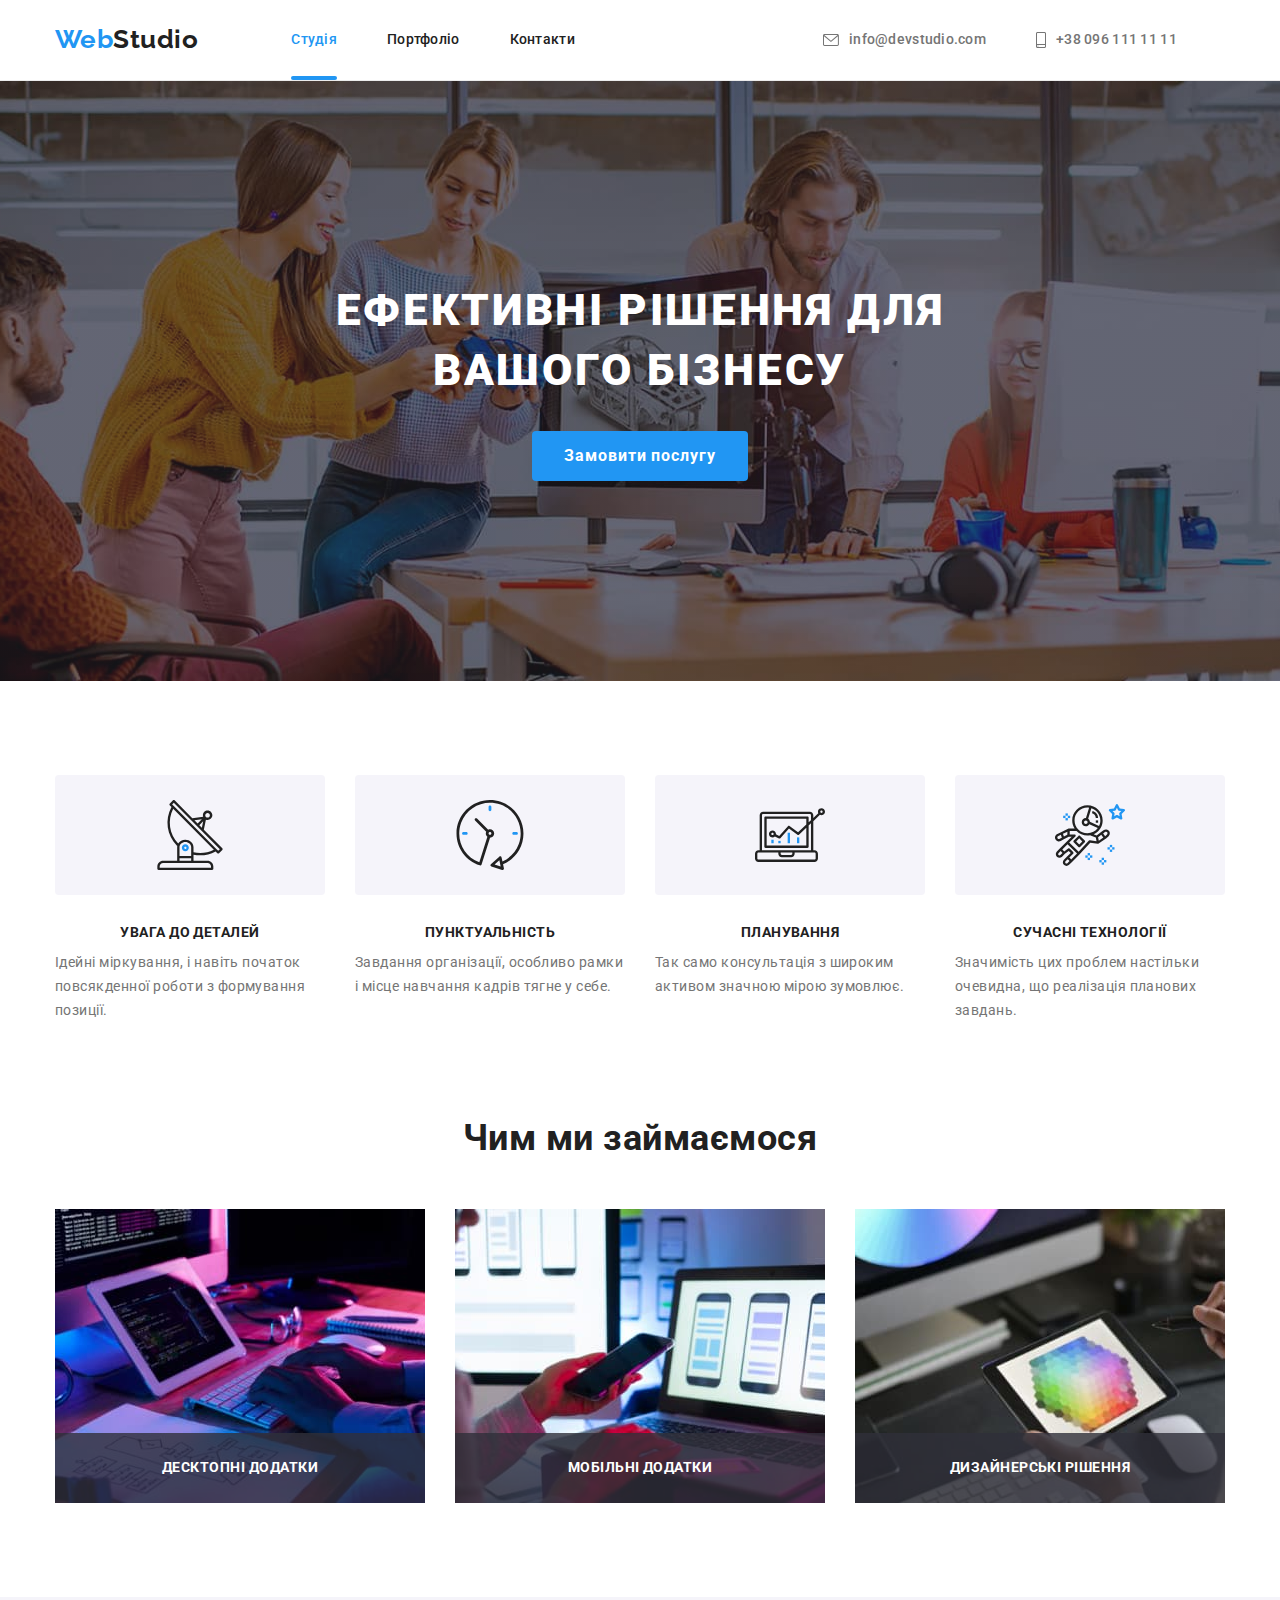
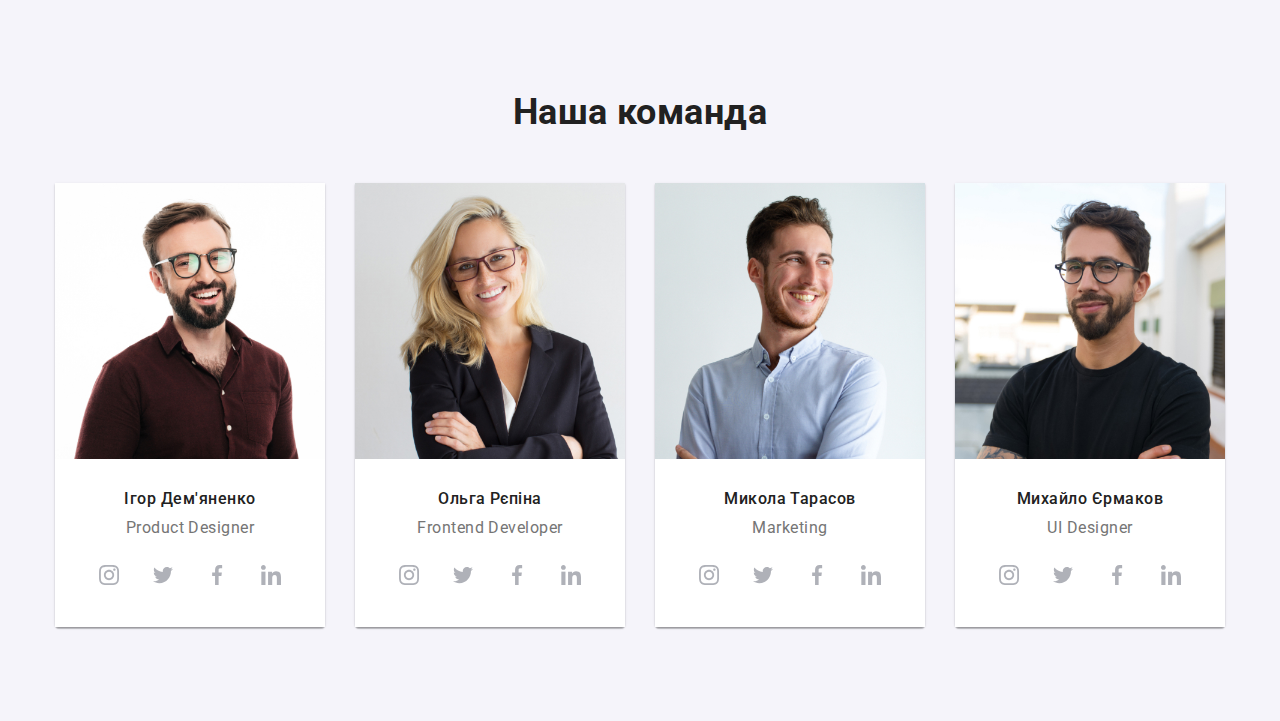
==== index.html @ 0c4e54cc "add hero mobile first" ====
<!DOCTYPE html>
<html lang="uk">

<head>
  <meta charset="UTF-8" />
  <meta http-equiv="X-UA-Compatible" content="IE=edge" />
  <meta name="viewport" content="width=device-width, initial-scale=1.0" />
  <title>WebStudio</title>
  <link rel="stylesheet"
    href="https://cdnjs.cloudflare.com/ajax/libs/modern-normalize/1.0.0/modern-normalize.min.css" />
  <link rel="preconnect" href="https://fonts.googleapis.com" />
  <link rel="preconnect" href="https://fonts.gstatic.com" crossorigin />
  <link href="https://fonts.googleapis.com/css2?family=Raleway:wght@700&family=Roboto:wght@400;500;700;900&display=swap"
    rel="stylesheet" />

  <link rel="stylesheet" href="./css/main.min.css" />
</head>

<body>
  <header class="header">
    <div class="header__container">
      <nav class="header__menu">
        <a href="./index.html" class="header__logo">Web<span class="header__logo--studio">Studio</span></a>
        <button type="button" class="header__burger-menu js-open-menu">
          <svg width="40" height="40">
            <use href="./images/icons.svg#icon-mobile-menu_40px"></use>
          </svg>
        </button>
        <ul class="header__list">
          <li class="header__item">
            <a href="./index.html" class="header__link current">Студія</a>
          </li>
          <li class="header__item">
            <a href="./portfolio.html" class="header__link">Портфоліо</a>
          </li>
          <li class="header__item"><a href="#" class="header__link">Контакти</a></li>
        </ul>
      </nav>

      <ul class="header-contacts__list">
        <li class="header-contacts__item">
          <a href="mailto:info@devstudio.com" class="header-contacts__link"><svg class="header-contacts__icon"
              width="16" height="12">
              <use href="./images/icons.svg#icon-envelope"></use>
            </svg>info@devstudio.com</a>
        </li>
        <li class="header-contacts__item">
          <a href="tel:+380961111111" class="header-contacts__link"><svg class="header-contacts__icon" width="10"
              height="16">
              <use href="./images/icons.svg#icon-smartphone"></use>
            </svg>+38 096 111 11 11</a>
        </li>
      </ul>
    </div>
  </header>
  <main>
    <section class="hero">
        <div class="hero__container">
          <h1 class="hero__title">Ефективні рішення для вашого бізнесу</h1>
          <button type="button" class="hero__button primary__button" data-modal-open>
            Замовити послугу
          </button>
        </div>
      </section>
    <section class="advantages">
      <div class="advantages__container">
        <h2 class="visually-hidden">Наші переваги</h2>
        <ul class="advantages__list">
          <li class="advantages__item advantages__item--antenna">
            <h3 class="advantages__subtitle">Увага до деталей</h3>
            <p class="advantages__text">
              Ідейні міркування, і навіть початок повсякденної роботи з формування позиції.
            </p>
          </li>
          <li class="advantages__item advantages__item--clock">
            <h3 class="advantages__subtitle">Пунктуальність</h3>
            <p class="advantages__text">
              Завдання організації, особливо рамки і місце навчання кадрів тягне у себе.
            </p>
          </li>
          <li class="advantages__item advantages__item--diagram">
            <h3 class="advantages__subtitle">Планування</h3>
            <p class="advantages__text">
              Так само консультація з широким активом значною мірою зумовлює.
            </p>
          </li>
          <li class="advantages__item advantages__item--astronaut">
            <h3 class="advantages__subtitle">Сучасні технології</h3>
            <p class="advantages__text">
              Значимість цих проблем настільки очевидна, що реалізація планових завдань.
            </p>
          </li>
        </ul>
      </div>
    </section>
    <section class="projects">
      <div class="projects__container">
        <h2 class="title">Чим ми займаємося</h2>
        <ul class="projects__list">
          <li class="projects__item">
            <h3 class="projects__subtitle">Десктопні додатки</h3>
            <img src="./images/imgone.jpg" alt="Програміст працює" width="370" />
          </li>
          <li class="projects__item">
            <h3 class="projects__subtitle">Мобільні додатки</h3>
            <img src="./images/imgtwo.jpg" alt=" Веб дизайнер розробляє додаток" width="370" />
          </li>
          <li class="projects__item">
            <h3 class="projects__subtitle">Дизайнерські рішення</h3>
            <img src="./images/imgthree.jpg" alt="Художник працює з планшетом" width="370" />
          </li>
        </ul>
      </div>
    </section>
    <section class="profile">
      <div class="profile__container">
        <h2 class="title">Наша команда</h2>
        <ul class="profile__list">
          <li class="profile__item">
            <picture>

              <img srcset="
                  ./images/igor-450.jpg 1x,
                  ./images/igor-450@2x.jpg 2x
                  " src="./images/igor-270@3x.jpg" alt="Ігор Дем'яненко" />
            </picture>
            <div class="profile__background">
              <h3 class="profile__subtitle">Ігор Дем'яненко</h3>
              <p lang="en" class="profile__text">Product Designer</p>
              <ul class="network__list">
                <li>
                  <a href="" class="network__link"><svg class="network__icon" width="20" height="20">
                      <use href="./images/icons.svg#icon-instagram"></use>
                    </svg></a>
                </li>
                <li>
                  <a href="" class="network__link"><svg class="network__icon" width="20" height="20">
                      <use href="./images/icons.svg#icon-twitter"></use>
                    </svg></a>
                </li>
                <li>
                  <a href="" class="network__link"><svg class="network__icon" width="20" height="20">
                      <use href="./images/icons.svg#icon-facebook"></use>
                    </svg></a>
                </li>
                <li>
                  <a href="" class="network__link"><svg class="network__icon" width="20" height="20">
                      <use href="./images/icons.svg#icon-linkedin"></use>
                    </svg></a>
                </li>
              </ul>
            </div>
          </li>
          <li class="profile__item">
            <picture>

              <img srcset=
              "./images/olga-450.jpg 1x,
               ./images/olga-450@2x.jpg 2x" 
               src="./images/olga-270@3x.jpg" alt="Ольга Рєпіна" />

            </picture>
            <div class="profile__background">
              <h3 class="profile__subtitle">Ольга Рєпіна</h3>
              <p lang="en" class="profile__text">Frontend Developer</p>
              <ul class="network__list">
                <li class="network__item">
                  <a href="" class="network__link"><svg class="network__icon" width="20" height="20">
                      <use href="./images/icons.svg#icon-instagram"></use>
                    </svg></a>
                </li>
                <li class="network__item">
                  <a href="" class="network__link"><svg class="network__icon" width="20" height="20">
                      <use href="./images/icons.svg#icon-twitter"></use>
                    </svg></a>
                </li>
                <li class="network__item">
                  <a href="" class="network__link"><svg class="network__icon" width="20" height="20">
                      <use href="./images/icons.svg#icon-facebook"></use>
                    </svg></a>
                </li>
                <li class="network__item">
                  <a href="" class="network__link"><svg class="network__icon" width="20" height="20">
                      <use href="./images/icons.svg#icon-linkedin"></use>
                    </svg></a>
                </li>
              </ul>
            </div>
          </li>
          <li class="profile__item">
            <picture>
              <img srcset="./images/mykola-450.jpg 1x, ./images/mykola-450@2x.jpg 2x" src="./images/mykola-270@3x.jpg"
                alt="Микола Тарасов" />

            </picture>
            <div class="profile__background">
              <h3 class="profile__subtitle">Микола Тарасов</h3>
              <p lang="en" class="profile__text">Marketing</p>
              <ul class="network__list">
                <li class="network__item">
                  <a href="" class="network__link"><svg class="network__icon" width="20" height="20">
                      <use href="./images/icons.svg#icon-instagram"></use>
                    </svg></a>
                </li>
                <li class="network__item">
                  <a href="" class="network__link"><svg class="network__icon" width="20" height="20">
                      <use href="./images/icons.svg#icon-twitter"></use>
                    </svg></a>
                </li>
                <li class="network__item">
                  <a href="" class="network__link"><svg class="network__icon" width="20" height="20">
                      <use href="./images/icons.svg#icon-facebook"></use>
                    </svg></a>
                </li>
                <li class="network__item">
                  <a href="" class="network__link"><svg class="network__icon" width="20" height="20">
                      <use href="./images/icons.svg#icon-linkedin"></use>
                    </svg></a>
                </li>
              </ul>
            </div>
          </li>
          <li class="profile__item">
            <picture>
              <img srcset="./images/mykhailo-450.jpg 1x, ./images/mykhailo-450@2x.jpg 2x"
                src="./images/mykhailo-270@2x.jpg" alt="Михайло Єрмаков" />

            </picture>
            <div class="profile__background">
              <h3 class="profile__subtitle">Михайло Єрмаков</h3>
              <p lang="en" class="profile__text">UI Designer</p>
              <ul class="network__list">
                <li class="network__item">
                  <a href="" class="network__link"><svg class="network__icon" width="20" height="20">
                      <use href="./images/icons.svg#icon-instagram"></use>
                    </svg></a>
                </li>
                <li class="network__item">
                  <a href="" class="network__link"><svg class="network__icon" width="20" height="20">
                      <use href="./images/icons.svg#icon-twitter"></use>
                    </svg></a>
                </li>
                <li class="network__item">
                  <a href="" class="network__link"><svg class="network__icon" width="20" height="20">
                      <use href="./images/icons.svg#icon-facebook"></use>
                    </svg></a>
                </li>
                <li class="network__item">
                  <a href="" class="network__link"><svg class="network__icon" width="20" height="20">
                      <use href="./images/icons.svg#icon-linkedin"></use>
                    </svg></a>
                </li>
              </ul>
            </div>
          </li>
        </ul>
      </div>
    </section>
    <!-- <section class="clients">
        <div class="clients__container">
          <h2 class="title">Постійні клієнти</h2>
          <ul class="clients__list">
            <li class="clients__item">
              <a href="" class="clients__link"
                ><svg width="106" height="60" class="clients__icon">
                  <use href="./images/icons.svg#icon-logoyaco"></use></svg
              ></a>
            </li>
            <li class="clients__item">
              <a href="" class="clients__link"
                ><svg width="106" height="60" class="clients__icon">
                  <use href="./images/icons.svg#icon-logotagline"></use></svg
              ></a>
            </li>
            <li class="clients__item">
              <a href="" class="clients__link"
                ><svg width="106" height="60" class="clients__icon">
                  <use href="./images/icons.svg#icon-logocompany"></use></svg
              ></a>
            </li>
            <li class="clients__item">
              <a href="" class="clients__link"
                ><svg width="106" height="60" class="clients__icon">
                  <use href="./images/icons.svg#icon-logofoster"></use></svg
              ></a>
            </li>
            <li class="clients__item">
              <a href="" class="clients__link"
                ><svg width="106" height="60" class="clients__icon">
                  <use href="./images/icons.svg#icon-logobrand"></use></svg
              ></a>
            </li>
            <li class="clients__item">
              <a href="" class="clients__link"
                ><svg width="106" height="60" class="clients__icon">
                  <use href="./images/icons.svg#icon-logotagcompany"></use></svg
              ></a>
            </li>
          </ul>
        </div>
      </section>
    </main>
    <footer class="footer">
      <div class="footer__container">
        <div class="footer__contacts">
          <a href="./index.html" class="footer__logo"
            >Web<span class="footer__logo footer__logo--studio">Studio</span></a
          >
          <address class="address">
            <ul class="address__list">
              <li class="address__item">
                <a
                  href="https://goo.gl/maps/CPtrU1FHBa2aNyZL9"
                  target="_blank"
                  rel="noopener noreferrer nofollow"
                  class="address__map"
                  >м. Київ, пр-т Лесі Українки, 26
                </a>
              </li>
              <li class="address__item">
                <a href="mailto:info@devstudio.com" class="address__link">info@devstudio.com</a>
              </li>
              <li class="address__item">
                <a href="tel:+380961111111" class="address__link">+38 096 111 11 11</a>
              </li>
            </ul>
          </address>
        </div>
        <div class="footer__social">
          <p class="footer__subtitle">Приєднуйтесь</p>

          <ul class="network__list">
            <li>
              <a href="" class="network__link network__link--color"
                ><svg class="network__icon network__icon--color" width="20" height="20">
                  <use href="./images/icons.svg#icon-instagram"></use></svg
              ></a>
            </li>
            <li>
              <a href="" class="network__link network__link--color"
                ><svg class="network__icon network__icon--color" width="20" height="20">
                  <use href="./images/icons.svg#icon-twitter"></use></svg
              ></a>
            </li>
            <li>
              <a href="" class="network__link network__link--color"
                ><svg class="network__icon network__icon--color" width="20" height="20">
                  <use href="./images/icons.svg#icon-facebook"></use></svg
              ></a>
            </li>
            <li>
              <a href="" class="network__link network__link--color"
                ><svg class="network__icon network__icon--color" width="20" height="20">
                  <use href="./images/icons.svg#icon-linkedin"></use></svg
              ></a>
            </li>
          </ul>
        </div>
        <div class="subscription">
          <form class="subscription__form">
            <label class="subscription__label" name="subscription-label" for="person-email"
              >Підпишіться на розсилку
            </label>
            <div class="subscription__sending">
              <input
                type="email"
                class="subscription__input"
                name="subscription-input"
                id="person-email"
                placeholder="E-mail"
              />
              <button type="submit" class="subscription__button">
                Підписатися
                <svg class="subscription__icon" width="24" height="24">
                  <use href="./images/icons.svg#icon-iconsend"></use>
                </svg>
              </button>
            </div>
          </form>
        </div>
      </div>
    </footer> -->

    <!-- Mobile-menu -->

    <div class="mobile-menu js-menu-container">
      <div class="container">
        <button class="mobile-menu__close-button js-close-menu">
          <svg width="40" height="40">
            <use href="./images/icons.svg#icon-mobile-menu-close_40px"></use>
          </svg>
        </button>
        <nav class="mobile-menu__nav">
          <ul class="mobile-menu__list">
            <li class="mobile-menu__item">
              <a href="./index.html" class="mobile-menu__link current">Студія</a>
            </li>
            <li class="mobile-menu__item">
              <a href="./portfolio.html" class="mobile-menu__link">Портфоліо</a>
            </li>
            <li class="mobile-menu__item">
              <a href="#" class="mobile-menu__link">Контакти</a>
            </li>
          </ul>

          <ul class="mobile-contacts__list">
            <li class="mobile-contacts__item">
              <a href="mailto:info@devstudio.com" class="mobile-contacts__link">info@devstudio.com</a>
            </li>
            <li class="mobile-contacts__item">
              <a href="tel:+380961111111" class="mobile-contacts__link">+38 096 111 11 11</a>
            </li>
          </ul>

          <ul class="mobile-network__list">
            <li class="mobile-network__item">
              <a href="" class="mobile-network__link">Instagram</a>
            </li>
            <li class="mobile-network__item">
              <a href="" class="mobile-network__link">Twitter</a>
            </li>
            <li class="mobile-network__item">
              <a href="" class="mobile-network__link">Facebook</a>
            </li>
            <li class="mobile-network__item">
              <a href="" class="mobile-network__link">linkedin</a>
            </li>
          </ul>
        </nav>
      </div>
    </div>

    <!-- Modal -->

    <div class="backdrop is-hidden" data-modal>
      <div class="modal">
        <button class="close__button" type="button" data-modal-close>
          <svg class="close__icon" width="18" height="18">
            <use href="./images/icons.svg#icon-close-black"></use>
          </svg>
        </button>

        <form class="modal__menu">
          <h2 class="modal__title">Залиште свої дані, ми вам передзвонимо</h2>

          <label class="modal__label" for="person-name">Ім'я</label>
          <div class="modal__control">
            <input class="modal__input" type="text" name="person-name" id="person-name" />
            <svg class="modal__icon" width="18" height="18">
              <use href="./images/icons.svg#icon-iconperson"></use>
            </svg>
          </div>

          <label class="modal__label" for="person-telephone">Телефон</label>
          <div class="modal__control">
            <input class="modal__input" type="tel" name="person-telephone" id="person-telephone" />
            <svg class="modal__icon" width="18" height="18">
              <use href="./images/icons.svg#icon-iconphone"></use>
            </svg>
          </div>

          <label class="modal__label" for="person-mail">Пошта</label>
          <div class="modal__control">
            <input class="modal__input" type="email" name="person-mail" id="person-mail" />
            <svg class="modal__icon" width="18" height="18">
              <use href="./images/icons.svg#icon-iconemail"></use>
            </svg>
          </div>

          <label class="modal__label" for="person-comment">Коментар</label>
          <textarea class="modal__textarea" id="person-comment" name="person-comment"
            placeholder="Введіть текст"></textarea>

          <div class="checkbox">
            <label class="checkbox__label" for="terms-checkbox">
              <div class="checkbox__icon">
                <input class="checkbox__input visually-hidden" id="terms-checkbox" type="checkbox"
                  name="terms-checkbox" />
                <svg class="check__icon" width="16" height="15">
                  <use href="./images/icons.svg#icon-iconcheck"></use>
                </svg>
              </div>
              Погоджуюся з розсилкою та приймаю
              <a class="checkbox__link" href="#">Умови договору</a>
            </label>
          </div>
          <button type="submit" class="primary__button primary__button--size">Відправити</button>
        </form>
      </div>
    </div>

    <script src="./js/mobile-menu.js"></script>
    <script src="./js/modal.js"></script>
</body>

</html>
---- css/main.min.css ----
:root{--primary-text-color: #757575;--title-text-color: #212121;--primary-text-footer: rgba(255, 255, 255, 0.6);--accent-color: #2196f3;--primary-white-color: #ffffff;--primary-background-footer: #2f303a;--filter-background: #f5f4fa;--primary-icon-color: #afb1b8;--item-set-gap: 30px;--icon-set-gap: 10px;--transition-time: cubic-bezier(0.4, 0, 0.2, 1)}body{background-color:var(--primary-white-color);color:var(--primary-text-color);font-family:"Roboto",sans-serif;letter-spacing:.03em}h1,h2,h3,h4,h5,h6,p{margin:0}ul{list-style:none;margin:0;padding:0}img{display:block;max-width:100%;margin:auto}.section{padding-top:94px;padding-bottom:94px}.container{max-width:768px;width:100%;margin:0 auto}@media(min-width: 768px){.container{margin:0 auto;padding-left:15px;padding-right:15px}}@media(min-width: 1200px){.container{width:1200px}}.title{color:var(--title-text-color);font-weight:700;font-size:36px;line-height:1.17;text-align:center;margin-bottom:50px}.visually-hidden{position:absolute;white-space:nowrap;width:1px;height:1px;overflow:hidden;border:0;padding:0;clip:rect(0 0 0 0);-webkit-clip-path:inset(50%);clip-path:inset(50%);margin:-1px}.primary__button{font-family:inherit;color:var(--primary-white-color);background-color:var(--accent-color);border-radius:4px;border-style:none;font-weight:700;font-size:16px;line-height:1.88;letter-spacing:.06em;cursor:pointer;display:-webkit-box;display:-ms-flexbox;display:flex;margin:0 auto;-webkit-box-pack:center;-ms-flex-pack:center;justify-content:center;padding:10px 32px;-webkit-transition:background-color 250ms var(--transition-time),-webkit-box-shadow 250ms var(--transition-time);transition:background-color 250ms var(--transition-time),-webkit-box-shadow 250ms var(--transition-time);transition:background-color 250ms var(--transition-time),box-shadow 250ms var(--transition-time);transition:background-color 250ms var(--transition-time),box-shadow 250ms var(--transition-time),-webkit-box-shadow 250ms var(--transition-time)}.primary__button:hover,.primary__button:focus{background-color:#188ce8;-webkit-box-shadow:0px 4px 4px rgba(0,0,0,.15);box-shadow:0px 4px 4px rgba(0,0,0,.15)}.primary__button--size{width:200px;height:50px}.backdrop{position:fixed;z-index:1;top:0;left:0;width:100%;height:100%;background-color:rgba(0,0,0,.25);opacity:1;visibility:visible;-webkit-transition:opacity 250ms var(--transition-time),visibility 250ms var(--transition-time);transition:opacity 250ms var(--transition-time),visibility 250ms var(--transition-time)}.backdrop.is-hidden{opacity:0;visibility:hidden;pointer-events:none}.backdrop.is-hidden .modal{-webkit-transform:translate(-50%, -50%) scale(0.5);transform:translate(-50%, -50%) scale(0.5)}.close__button{position:absolute;right:8px;top:8px;width:30px;height:30px;background-color:var(--primary-white-color);border:1px solid rgba(0,0,0,.1019607843);border-radius:50%;content:"";cursor:pointer}.close__icon{position:absolute;top:5px;left:5px;fill:currentColor;-webkit-transition:fill 250ms var(--transition-time);transition:fill 250ms var(--transition-time)}.close__button:hover .close__icon{fill:var(--accent-color)}.checkbox{margin-bottom:30px}.checkbox__input{-webkit-appearance:none;-moz-appearance:none;appearance:none;position:absolute;top:4px;left:3px}.checkbox__label{position:relative;font-size:14px;line-height:1.71;cursor:pointer;display:-webkit-box;display:-ms-flexbox;display:flex;-webkit-box-orient:horizontal;-webkit-box-direction:normal;-ms-flex-direction:row;flex-direction:row;-webkit-box-pack:center;-ms-flex-pack:center;justify-content:center;-webkit-box-align:center;-ms-flex-align:center;align-items:center;gap:7px}.checkbox__link{color:var(--accent-color)}.checkbox__icon{position:relative;cursor:pointer;width:16px;height:15px;border:2px solid var(--title-text-color);border-radius:2px}.check__icon{position:absolute;top:-2px;left:-2px;color:inherit;border-radius:2px;opacity:0;-webkit-transition:background-color 250ms var(--transition-time),fill 250ms var(--transition-time),opacity 250ms var(--transition-time);transition:background-color 250ms var(--transition-time),fill 250ms var(--transition-time),opacity 250ms var(--transition-time)}.checkbox__input:checked+.check__icon{background-color:var(--accent-color);fill:var(--primary-white-color);opacity:1}.modal{position:absolute;top:50%;left:50%;-webkit-transform:translate(-50%, -50%) scale(1);transform:translate(-50%, -50%) scale(1);min-width:528px;min-height:581px;padding:40px;background-color:var(--primary-white-color);-webkit-transition:-webkit-transform 250ms var(--transition-time);transition:-webkit-transform 250ms var(--transition-time);transition:transform 250ms var(--transition-time);transition:transform 250ms var(--transition-time), -webkit-transform 250ms var(--transition-time)}.modal__menu{display:-webkit-box;display:-ms-flexbox;display:flex;-webkit-box-orient:vertical;-webkit-box-direction:normal;-ms-flex-direction:column;flex-direction:column}.modal__title{font-size:20px;line-height:1.15;color:var(--title-text-color);text-align:center;margin-bottom:12px}.modal__control{position:relative;margin-bottom:10px}.modal__label{letter-spacing:.01em;line-height:1.17;font-size:12px;color:var(--primary-text-color);margin-bottom:4px}.modal__input{width:100%;padding:11px 11px 11px 33px;border:1px solid rgba(33,33,33,.2);border-radius:4px;outline:none;-webkit-transition:border-color 250ms var(--transition-time);transition:border-color 250ms var(--transition-time)}.modal__input:focus{border-color:var(--accent-color)}.modal__icon{position:absolute;left:15px;top:50%;-webkit-transform:translateY(-50%);transform:translateY(-50%);fill:#000;-webkit-transition:fill 250ms var(--transition-time);transition:fill 250ms var(--transition-time)}.modal__control:focus-within .modal__icon{fill:var(--accent-color)}.modal__textarea{width:100%;height:120px;padding:12px 16px;border:1px solid rgba(33,33,33,.2);border-radius:4px;outline:none;margin-bottom:20px;resize:none}.modal__textarea:focus{border-color:var(--accent-color)}.textarea{margin-bottom:4px}.modal__textarea::-webkit-input-placeholder{color:rgba(117,117,117,.5);font-size:12px;line-height:1.17;letter-spacing:.01em}.modal__textarea::-moz-placeholder{color:rgba(117,117,117,.5);font-size:12px;line-height:1.17;letter-spacing:.01em}.modal__textarea:-ms-input-placeholder{color:rgba(117,117,117,.5);font-size:12px;line-height:1.17;letter-spacing:.01em}.modal__textarea::-ms-input-placeholder{color:rgba(117,117,117,.5);font-size:12px;line-height:1.17;letter-spacing:.01em}.modal__textarea::placeholder{color:rgba(117,117,117,.5);font-size:12px;line-height:1.17;letter-spacing:.01em}.network__list{display:-webkit-box;display:-ms-flexbox;display:flex;gap:var(--icon-set-gap);-webkit-box-align:center;-ms-flex-align:center;align-items:center;-webkit-box-pack:center;-ms-flex-pack:center;justify-content:center}.network__link{display:-webkit-box;display:-ms-flexbox;display:flex;width:44px;height:44px;border-radius:50%;background-color:var(--primary-white-color);fill:var(--primary-icon-color);-webkit-box-pack:center;-ms-flex-pack:center;justify-content:center;-webkit-box-align:center;-ms-flex-align:center;align-items:center;-webkit-transition:fill 250ms var(--transition-time),background-color 250ms var(--transition-time);transition:fill 250ms var(--transition-time),background-color 250ms var(--transition-time)}.network__link:focus,.network__link:hover{fill:var(--primary-white-color);background-color:var(--accent-color)}.network__icon--color{fill:var(--primary-white-color)}.network__link--color{background-color:rgba(255,255,255,.1)}.advantages{padding:60px 15px}@media(min-width: 1200px){.advantages{padding:94px 0}}.advantages__container{max-width:768px;width:100%;margin:0 auto}@media(min-width: 768px){.advantages__container{max-width:768px;margin:0 auto;padding-left:15px;padding-right:15px}}@media(min-width: 1200px){.advantages__container{max-width:1200px}}.advantages__list{display:-webkit-box;display:-ms-flexbox;display:flex;-webkit-box-orient:vertical;-webkit-box-direction:normal;-ms-flex-direction:column;flex-direction:column;gap:var(--item-set-gap)}@media(min-width: 1200px){.advantages__list{display:-webkit-box;display:-ms-flexbox;display:flex;-webkit-box-orient:horizontal;-webkit-box-direction:normal;-ms-flex-direction:row;flex-direction:row;gap:var(--item-set-gap)}}.advantages__item::before{content:"";display:block;height:120px;background-color:var(--filter-background);padding:25px 100px;margin-bottom:30px;background-position:center;background-repeat:no-repeat;border-radius:4px}.advantages__item--antenna::before{background-image:url(../images/antenna.svg)}.advantages__item--clock::before{background-image:url(../images/clock.svg)}.advantages__item--diagram::before{background-image:url(../images/diagram.svg)}.advantages__item--astronaut::before{background-image:url(../images/astronaut.svg)}.advantages__item{max-width:480px;width:100%;text-align:left}@media(min-width: 1200px){.advantages__item{max-width:270px;width:100%}}.advantages__title{visibility:hidden;color:var(--title-text-color)}.advantages__subtitle{color:var(--title-text-color);font-weight:700;font-size:14px;line-height:1.14;text-transform:uppercase;margin-bottom:10px;text-align:center}.advantages__text{color:var(--primary-text-color);font-size:14px;line-height:1.71}.clients{padding-top:94px;padding-bottom:94px}.clients__container{max-width:768px;width:100%;margin:0 auto}@media(min-width: 768px){.clients__container{max-width:768px;margin:0 auto;padding-left:15px;padding-right:15px}}@media(min-width: 1200px){.clients__container{max-width:1200px}}.clients__list{display:-webkit-box;display:-ms-flexbox;display:flex;gap:var(--item-set-gap);-webkit-box-pack:center;-ms-flex-pack:center;justify-content:center}.clients__item{display:-webkit-box;display:-ms-flexbox;display:flex;-webkit-box-pack:center;-ms-flex-pack:center;justify-content:center;-webkit-box-align:center;-ms-flex-align:center;align-items:center}.clients__icon{fill:var(--primary-icon-color);-webkit-transition:fill 250ms var(--transition-time);transition:fill 250ms var(--transition-time)}.clients__link{width:170px;height:92px;padding:16px 32px;display:-webkit-box;display:-ms-flexbox;display:flex;border:1px solid var(--primary-icon-color);border-radius:4px;-webkit-box-align:center;-ms-flex-align:center;align-items:center;-webkit-box-pack:center;-ms-flex-pack:center;justify-content:center;fill:var(--primary-icon-color);-webkit-transition:fill 250ms var(--transition-time),border 250ms var(--transition-time);transition:fill 250ms var(--transition-time),border 250ms var(--transition-time)}.clients__link:focus,.clients__link:hover{border:1px solid var(--accent-color)}.clients__link:hover .clients__icon,.clients__link:focus .clients__icon{fill:var(--accent-color)}.footer{background-color:var(--primary-background-footer);padding-top:60px;padding-bottom:60px}.footer__contacts{margin-right:70px}.footer__container{width:1200px;padding-left:15px;padding-right:15px;margin:0 auto;display:-webkit-box;display:-ms-flexbox;display:flex;-webkit-box-align:baseline;-ms-flex-align:baseline;align-items:baseline}.footer__logo{font-family:"Raleway",sans-serif;color:var(--accent-color);-webkit-text-decoration-line:none;text-decoration-line:none;font-weight:700;font-size:26px;line-height:1.19;display:-webkit-box;display:-ms-flexbox;display:flex}.footer__logo--studio{color:var(--primary-white-color);margin-bottom:20px}.address__list{display:-webkit-box;display:-ms-flexbox;display:flex;-webkit-box-orient:vertical;-webkit-box-direction:normal;-ms-flex-direction:column;flex-direction:column;gap:9px}.address__map{color:var(--primary-white-color);-webkit-text-decoration-line:none;text-decoration-line:none;font-style:normal;font-size:14px;line-height:1.71}.address__link{color:var(--primary-text-footer);font-style:normal;font-size:14px;line-height:1.71;-webkit-text-decoration-line:none;text-decoration-line:none;-webkit-transition:color 250ms var(--transition-time);transition:color 250ms var(--transition-time)}.address__link:focus,.address__link:hover{color:var(--accent-color)}.footer__social{margin-right:93px}.footer__subtitle{color:var(--primary-white-color);font-weight:700;font-size:14px;line-height:1.14;text-transform:uppercase;letter-spacing:.03em;margin-bottom:20px;display:block}.subscription__label{color:var(--primary-white-color);font-weight:700;font-size:14px;line-height:1.14;text-transform:uppercase;letter-spacing:.03em;margin-bottom:20px;display:block}.subscription__sending{display:-webkit-box;display:-ms-flexbox;display:flex;-webkit-box-orient:horizontal;-webkit-box-direction:normal;-ms-flex-direction:row;flex-direction:row;gap:12px}.subscription__input{width:358px;height:50px;border:1px solid rgba(255,255,255,.3);border-radius:4px;background-color:var(--primary-background-footer);color:var(--primary-white-color);padding:15px 16px;outline:none}.subscription__input:focus{border-color:var(--accent-color)}.subscription__button{font-family:inherit;color:var(--primary-white-color);background-color:var(--accent-color);border-color:var(--accent-color);border-radius:4px;border-style:none;font-weight:700;font-size:16px;line-height:1.88;letter-spacing:.06em;cursor:pointer;padding:10px 28px;-webkit-box-shadow:0px 4px 4px rgba(0,0,0,.15);box-shadow:0px 4px 4px rgba(0,0,0,.15);display:-webkit-box;display:-ms-flexbox;display:flex;gap:10px;-webkit-box-orient:horizontal;-webkit-box-direction:normal;-ms-flex-direction:row;flex-direction:row;-webkit-box-align:center;-ms-flex-align:center;align-items:center;width:200px;height:50px;fill:var(--primary-white-color);-webkit-transition:background-color 250ms var(--transition-time),border-color 250ms var(--transition-time);transition:background-color 250ms var(--transition-time),border-color 250ms var(--transition-time)}.subscription__button:hover{border-color:#188ce8;background-color:#188ce8}.subscription__icon{display:-webkit-box;display:-ms-flexbox;display:flex;-webkit-box-orient:horizontal;-webkit-box-direction:normal;-ms-flex-direction:row;flex-direction:row;-webkit-box-align:center;-ms-flex-align:center;align-items:center}.gallery__list{list-style-type:none;display:-webkit-box;display:-ms-flexbox;display:flex;-ms-flex-wrap:wrap;flex-wrap:wrap;gap:var(--item-set-gap)}.gallery__link{-webkit-text-decoration-line:none;text-decoration-line:none;display:-webkit-box;display:-ms-flexbox;display:flex;-webkit-box-orient:vertical;-webkit-box-direction:normal;-ms-flex-direction:column;flex-direction:column;-webkit-transition:-webkit-box-shadow 250ms var(--transition-time);transition:-webkit-box-shadow 250ms var(--transition-time);transition:box-shadow 250ms var(--transition-time);transition:box-shadow 250ms var(--transition-time), -webkit-box-shadow 250ms var(--transition-time)}.gallery__link:focus,.gallery__link:hover{-webkit-box-shadow:0px 1px 1px rgba(0,0,0,.12),0px 4px 4px rgba(0,0,0,.06),1px 4px 6px rgba(0,0,0,.16);box-shadow:0px 1px 1px rgba(0,0,0,.12),0px 4px 4px rgba(0,0,0,.06),1px 4px 6px rgba(0,0,0,.16);outline:none}.gallery__item{display:-webkit-box;display:-ms-flexbox;display:flex;-webkit-box-orient:vertical;-webkit-box-direction:normal;-ms-flex-direction:column;flex-direction:column;padding:20px 24px;border-bottom:1px solid #eee;border-right:1px solid #eee;border-left:1px solid #eee}.gallery__title{color:var(--title-text-color);font-weight:700;font-size:18px;line-height:2;text-align:left;letter-spacing:.06em;margin-bottom:4px}.gallery__text{color:var(--primary-text-color);font-size:16px;line-height:1.88;text-align:left}.gallery__text--hidden{position:absolute;font-size:18px;line-height:1.56;color:var(--primary-white-color);background-color:rgba(33,150,243,.9);display:-webkit-box;display:-ms-flexbox;display:flex;-webkit-box-align:start;-ms-flex-align:start;align-items:flex-start;-webkit-box-pack:center;-ms-flex-pack:center;justify-content:center;top:0;left:0;height:100%;padding-left:47px;padding-right:47px;padding-top:34px;-webkit-transform:translateY(100%);transform:translateY(100%);-webkit-transition:-webkit-transform 250ms var(--transition-time);transition:-webkit-transform 250ms var(--transition-time);transition:transform 250ms var(--transition-time);transition:transform 250ms var(--transition-time), -webkit-transform 250ms var(--transition-time)}.gallery__overflow{position:relative;overflow:hidden}.gallery__link:hover .gallery__text--hidden,.gallery__link:focus .gallery__text--hidden{-webkit-transform:translateX(0);transform:translateX(0)}.header{border-bottom:1px solid #ececec}.header__container{max-width:480px;width:100%;display:-webkit-box;display:-ms-flexbox;display:flex;-ms-flex-line-pack:justify;align-content:space-between;padding:15px;margin:0}@media(min-width: 768px){.header__container{max-width:768px}}@media(min-width: 1200px){.header__container{max-width:1200px;padding:0 15px;margin:0 auto}}.header__logo{font-family:"Raleway",sans-serif;color:var(--accent-color);font-weight:700;font-size:24px;line-height:1.17;-webkit-text-decoration-line:none;text-decoration-line:none}@media(min-width: 768px){.header__logo{padding-top:24px;padding-bottom:25px;margin-right:93px;font-size:26px;line-height:1.19;padding-top:24px;padding-bottom:25px;margin-right:93px}}.header__logo--studio{color:var(--title-text-color)}.header__nav{display:-webkit-box;display:-ms-flexbox;display:flex}@media(min-width: 1200px){.header__nav{margin-right:93px}}.header__menu{max-width:768px;width:100%;padding:0;margin:0;display:-webkit-box;display:-ms-flexbox;display:flex;-webkit-box-align:center;-ms-flex-align:center;align-items:center}@media(max-width: 768px){.header__menu{-webkit-box-pack:justify;-ms-flex-pack:justify;justify-content:space-between}}.header__burger-menu{background-color:var(--primary-white-color);border:none;padding:0}@media(min-width: 768px){.header__burger-menu{display:none}}.header__list{display:none}@media(min-width: 768px){.header__list{display:-webkit-box;display:-ms-flexbox;display:flex;-webkit-box-align:center;-ms-flex-align:center;align-items:center;padding:0;margin:0}}.header__item{display:-webkit-box;display:-ms-flexbox;display:flex;-ms-flex-line-pack:center;align-content:center}.header__item:not(:last-child){margin-right:50px}.header__link{color:var(--title-text-color);-webkit-text-decoration-line:none;text-decoration-line:none;font-weight:500;font-size:14px;line-height:1.14;letter-spacing:.02em;padding-top:32px;padding-bottom:32px;-webkit-transition:color 250ms var(--transition-time);transition:color 250ms var(--transition-time);position:relative}.header__link:hover,.header__link:focus{color:var(--accent-color)}.header__link.current::after{content:"";position:absolute;width:100%;height:4px;background-color:var(--accent-color);border-radius:2px;bottom:0;right:0px}.header__link.current{color:var(--accent-color)}.header-contacts__list{display:none}@media(min-width: 768px){.header-contacts__list{display:-webkit-box;display:-ms-flexbox;display:flex;-webkit-box-align:center;-ms-flex-align:center;align-items:center;padding:0;margin:0}}.header-contacts__item{display:-webkit-box;display:-ms-flexbox;display:flex;-ms-flex-line-pack:center;align-content:center;-webkit-box-pack:center;-ms-flex-pack:center;justify-content:center}.header-contacts__icon{margin-right:10px}.header-contacts__item:not(:last-child){margin-right:50px}.header-contacts__link{color:var(--primary-text-color);-webkit-text-decoration-line:none;text-decoration-line:none;font-weight:500;font-size:14px;line-height:1.14;letter-spacing:.02em;padding-top:32px;padding-bottom:32px;fill:var(--primary-text-color);display:-webkit-box;display:-ms-flexbox;display:flex;-webkit-box-align:center;-ms-flex-align:center;align-items:center;-webkit-box-pack:center;-ms-flex-pack:center;justify-content:center;-webkit-transition:color 250ms var(--transition-time),fill 250ms var(--transition-time);transition:color 250ms var(--transition-time),fill 250ms var(--transition-time)}.header-contacts__link:focus,.header-contacts__link:hover{color:var(--accent-color);fill:var(--accent-color)}.hero{background-color:var(--primary-background-footer);display:-webkit-box;display:-ms-flexbox;display:flex;-webkit-box-orient:vertical;-webkit-box-direction:normal;-ms-flex-direction:column;flex-direction:column;-webkit-box-align:center;-ms-flex-align:center;align-items:center;padding-top:118px;padding-bottom:118px;max-width:480px;width:100%;height:100%;margin:0 auto;background-image:-webkit-gradient(linear, left top, right top, from(rgba(47, 48, 58, 0.4)), to(rgba(47, 48, 58, 0.4))),url(../../images/hero-480.jpg);background-image:linear-gradient(to right, rgba(47, 48, 58, 0.4), rgba(47, 48, 58, 0.4)),url(../../images/hero-480.jpg);background-repeat:no-repeat;background-position:center;background-size:cover}@media(min-device-pixel-ratio: 2),(-webkit-min-device-pixel-ratio: 2),(min-resolution: 192dpi),(min-resolution: 2dppx){.hero{background-image:url "../../images/hero-480@2x.jpg"}}@media(min-width: 768px){.hero{max-width:768px;background-image:-webkit-gradient(linear, left top, right top, from(rgba(47, 48, 58, 0.4)), to(rgba(47, 48, 58, 0.4))),url(../../images/hero-768.jpg);background-image:linear-gradient(to right, rgba(47, 48, 58, 0.4), rgba(47, 48, 58, 0.4)),url(../../images/hero-768.jpg)}}@media(min-width: 768px)and (min-device-pixel-ratio: 2),(min-width: 768px)and (-webkit-min-device-pixel-ratio: 2),(min-width: 768px)and (min-resolution: 192dpi),(min-width: 768px)and (min-resolution: 2dppx){.hero{background-image:url "../../images/hero-768@2x.jpg"}}@media(min-width: 1200px){.hero{max-width:1600px;padding-top:200px;padding-bottom:200px;background-image:-webkit-gradient(linear, left top, right top, from(rgba(47, 48, 58, 0.4)), to(rgba(47, 48, 58, 0.4))),url(../../images/hero-1600.jpg);background-image:linear-gradient(to right, rgba(47, 48, 58, 0.4), rgba(47, 48, 58, 0.4)),url(../../images/hero-1600.jpg)}}@media(min-width: 1200px)and (min-device-pixel-ratio: 2),(min-width: 1200px)and (-webkit-min-device-pixel-ratio: 2),(min-width: 1200px)and (min-resolution: 192dpi),(min-width: 1200px)and (min-resolution: 2dppx){.hero{background-image:url "../../images/hero-1600@2x.jpg"}}.hero__container{max-width:480px;width:100%;margin:0 auto;padding-left:15px;padding-right:15px}@media(min-width: 768px){.hero__container{max-width:768px;margin:0 auto;padding-left:15px;padding-right:15px}}@media(min-width: 1200px){.hero__container{max-width:1200px}}.hero__title{color:var(--primary-white-color);font-weight:900;font-size:26px;line-height:1.62;text-align:center;letter-spacing:.06em;text-transform:uppercase;display:-webkit-box;display:-ms-flexbox;display:flex;margin-bottom:30px;margin-right:auto;margin-left:auto}@media(min-width: 1200px){.hero__title{width:696px;font-size:44px;line-height:1.36}}.mobile-menu{position:fixed;top:0;left:0;-webkit-transform:translateX(200%);transform:translateX(200%);max-width:480px;width:100%;height:100%;background-color:var(--primary-white-color);padding:48px 40px;z-index:1;-webkit-transition:-webkit-transform .2s;transition:-webkit-transform .2s;transition:transform .2s;transition:transform .2s, -webkit-transform .2s}@media(min-width: 768px){.mobile-menu{display:none}}.mobile-menu.is-open{-webkit-transform:translateX(0);transform:translateX(0)}.mobile-menu__close-button{background-color:var(--primary-white-color);border:none;position:absolute;top:10px;right:15px;cursor:pointer;display:-webkit-box;display:-ms-flexbox;display:flex;-ms-flex-line-pack:center;align-content:center;padding:0;fill:var(--primary-text-color)}.mobile-menu__close-button:hover,.mobile-menu__close-button:focus{fill:var(--accent-color)}.mobile-menu__nav{display:-webkit-box;display:-ms-flexbox;display:flex;-webkit-box-orient:vertical;-webkit-box-direction:normal;-ms-flex-direction:column;flex-direction:column}.mobile-menu__item:not(:last-child){margin-bottom:32px}.mobile-menu__item:last-child{margin-bottom:302px}.mobile-menu__link{text-decoration:none;color:var(--title-text-color);font-size:40px;font-weight:500}.mobile-menu__link:hover,.mobile-menu__link:focus{color:var(--accent-color)}.mobile-network__list{display:-webkit-box;display:-ms-flexbox;display:flex}.mobile-network__item{padding:1px 10px}.mobile-network__item:not(:last-child){border-right:1px solid rgba(33,33,33,.2)}.mobile-network__item:first-child{padding-left:0px}.mobile-network__link{text-decoration:none;color:var(--accent-color);font-weight:500;font-size:18px;line-height:1.22;letter-spacing:.02em;cursor:pointer}.mobile-contacts__list{display:-webkit-box;display:-ms-flexbox;display:flex;-webkit-box-orient:vertical;-webkit-box-direction:normal;-ms-flex-direction:column;flex-direction:column;gap:32px}.mobile-contacts__list :last-child{margin-bottom:64px}.mobile-contacts__link{text-decoration:none;color:var(--primary-text-color);font-weight:500;font-size:24px}.mobile-contacts__link:hover,.mobile-contacts__link:focus{color:var(--accent-color)}.portfolio{padding-top:94px;padding-bottom:94px}.portfolio__container{max-width:768px;width:100%;margin:0 auto}@media(min-width: 768px){.portfolio__container{max-width:768px;margin:0 auto;padding-left:15px;padding-right:15px}}@media(min-width: 1200px){.portfolio__container{max-width:1200px}}.portfolio__list{display:-webkit-box;display:-ms-flexbox;display:flex;-webkit-box-pack:center;-ms-flex-pack:center;justify-content:center;-webkit-box-align:center;-ms-flex-align:center;align-items:center;-ms-flex-wrap:wrap;flex-wrap:wrap;gap:8px;margin-bottom:50px}.portfolio__buttons{color:var(--title-text-color);background-color:var(--filter-background);-webkit-text-decoration-line:none;text-decoration-line:none;border-color:var(--filter-background);border-radius:4px;border-style:none;font-family:inherit;font-weight:500;font-size:16px;line-height:1.63;cursor:pointer;padding:6px 22px;-webkit-transition:color 250ms var(--transition-time),background-color 250ms var(--transition-time),border-color 250ms var(--transition-time),-webkit-box-shadow 250ms var(--transition-time);transition:color 250ms var(--transition-time),background-color 250ms var(--transition-time),border-color 250ms var(--transition-time),-webkit-box-shadow 250ms var(--transition-time);transition:color 250ms var(--transition-time),background-color 250ms var(--transition-time),border-color 250ms var(--transition-time),box-shadow 250ms var(--transition-time);transition:color 250ms var(--transition-time),background-color 250ms var(--transition-time),border-color 250ms var(--transition-time),box-shadow 250ms var(--transition-time),-webkit-box-shadow 250ms var(--transition-time)}.portfolio__buttons:focus,.portfolio__buttons:hover{color:var(--primary-white-color);background-color:var(--accent-color);border-color:var(--accent-color);-webkit-box-shadow:0px 3px 1px rgba(0,0,0,.1),0px 1px 2px rgba(0,0,0,.08),0px 2px 2px rgba(0,0,0,.12);box-shadow:0px 3px 1px rgba(0,0,0,.1),0px 1px 2px rgba(0,0,0,.08),0px 2px 2px rgba(0,0,0,.12)}.profile{margin-top:0;margin-bottom:0;background-color:#f5f4fa;padding-top:60px;padding-bottom:60px}@media(min-width: 1200px){.profile{padding-top:94px;padding-bottom:94px}}.profile__container{max-width:480px;width:100%;margin:0 auto;padding-left:15px;padding-right:15px}@media(min-width: 480px){.profile__container{max-width:480px}}@media(min-width: 768px){.profile__container{max-width:768px;margin:0 auto}}@media(min-width: 1200px){.profile__container{max-width:1200px}}.profile__title{color:var(--title-text-color);font-weight:700;font-size:36px;line-height:1.17;text-align:center;margin-bottom:50px}.profile__background{background-color:var(--primary-white-color);padding:30px}.profile__list{display:-webkit-box;display:-ms-flexbox;display:flex;-webkit-box-orient:vertical;-webkit-box-direction:normal;-ms-flex-direction:column;flex-direction:column;gap:var(--item-set-gap)}@media(min-width: 1200px){.profile__list{max-width:1200px;-webkit-box-orient:horizontal;-webkit-box-direction:normal;-ms-flex-direction:row;flex-direction:row}}.profile__item{-webkit-box-shadow:0px 1px 3px rgba(0,0,0,.12),0px 1px 1px rgba(0,0,0,.14),0px 2px 1px rgba(0,0,0,.2);box-shadow:0px 1px 3px rgba(0,0,0,.12),0px 1px 1px rgba(0,0,0,.14),0px 2px 1px rgba(0,0,0,.2);border-radius:0px 0px 4px 4px}.profile__subtitle{color:var(--title-text-color);font-weight:500;font-size:16px;line-height:1.19;text-align:center;margin-bottom:10px}.profile__text{color:var(--primary-text-color);font-size:16px;line-height:1.19;text-align:center;margin-bottom:16px}.projects{padding-top:0px;padding-bottom:94px;display:none}@media(min-width: 1200px){.projects{display:block}}.projects__container{max-width:1200px;width:100%;margin:0 auto;padding-left:15px;padding-right:15px}.projects__title{color:var(--title-text-color);font-weight:700;font-size:36px;line-height:1.17;text-align:center;margin-bottom:50px}.projects__list{position:relative;display:-webkit-box;display:-ms-flexbox;display:flex;gap:var(--item-set-gap)}.projects__subtitle{color:var(--primary-white-color);font-weight:700;font-size:14px;line-height:1.14;text-transform:uppercase;background-color:rgba(47,48,58,.8);display:-webkit-box;display:-ms-flexbox;display:flex;-webkit-box-align:center;-ms-flex-align:center;align-items:center;-webkit-box-pack:center;-ms-flex-pack:center;justify-content:center;position:absolute;width:370px;height:70px;bottom:0}/*# sourceMappingURL=main.min.css.map */
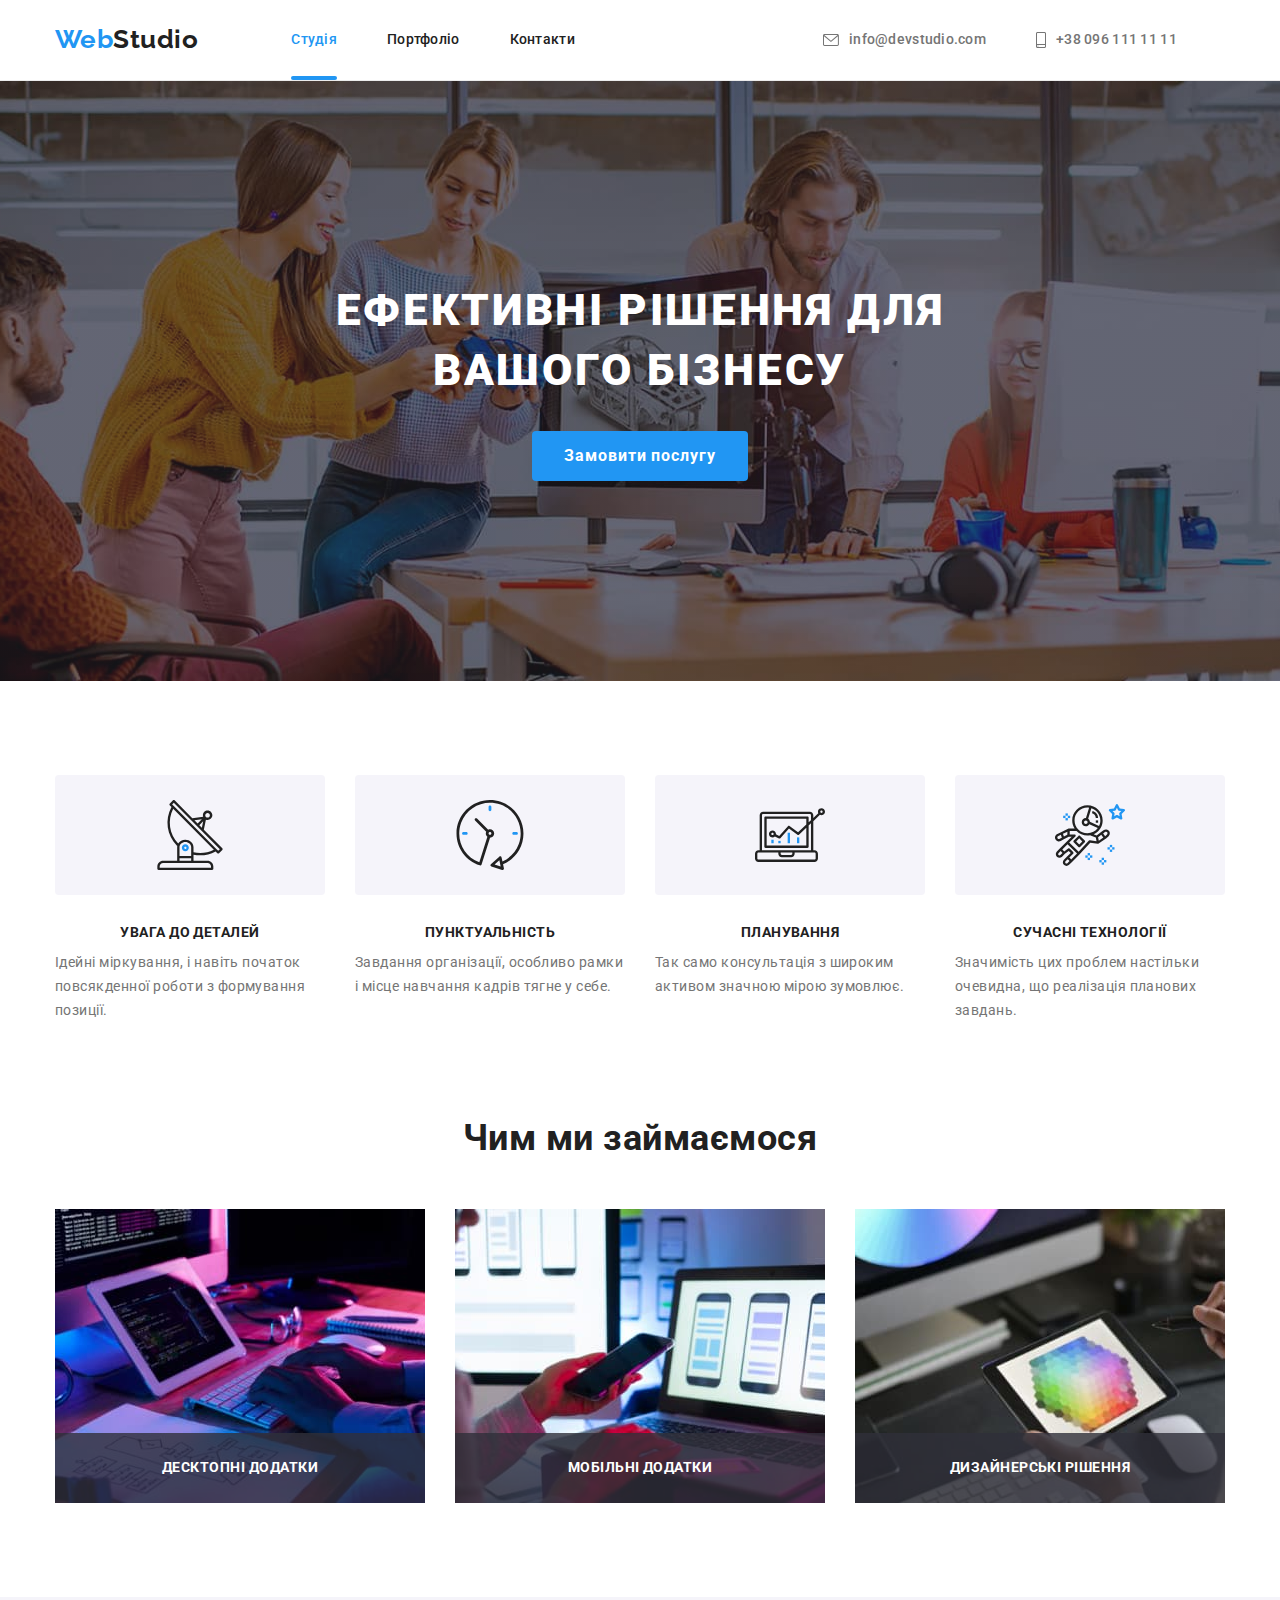
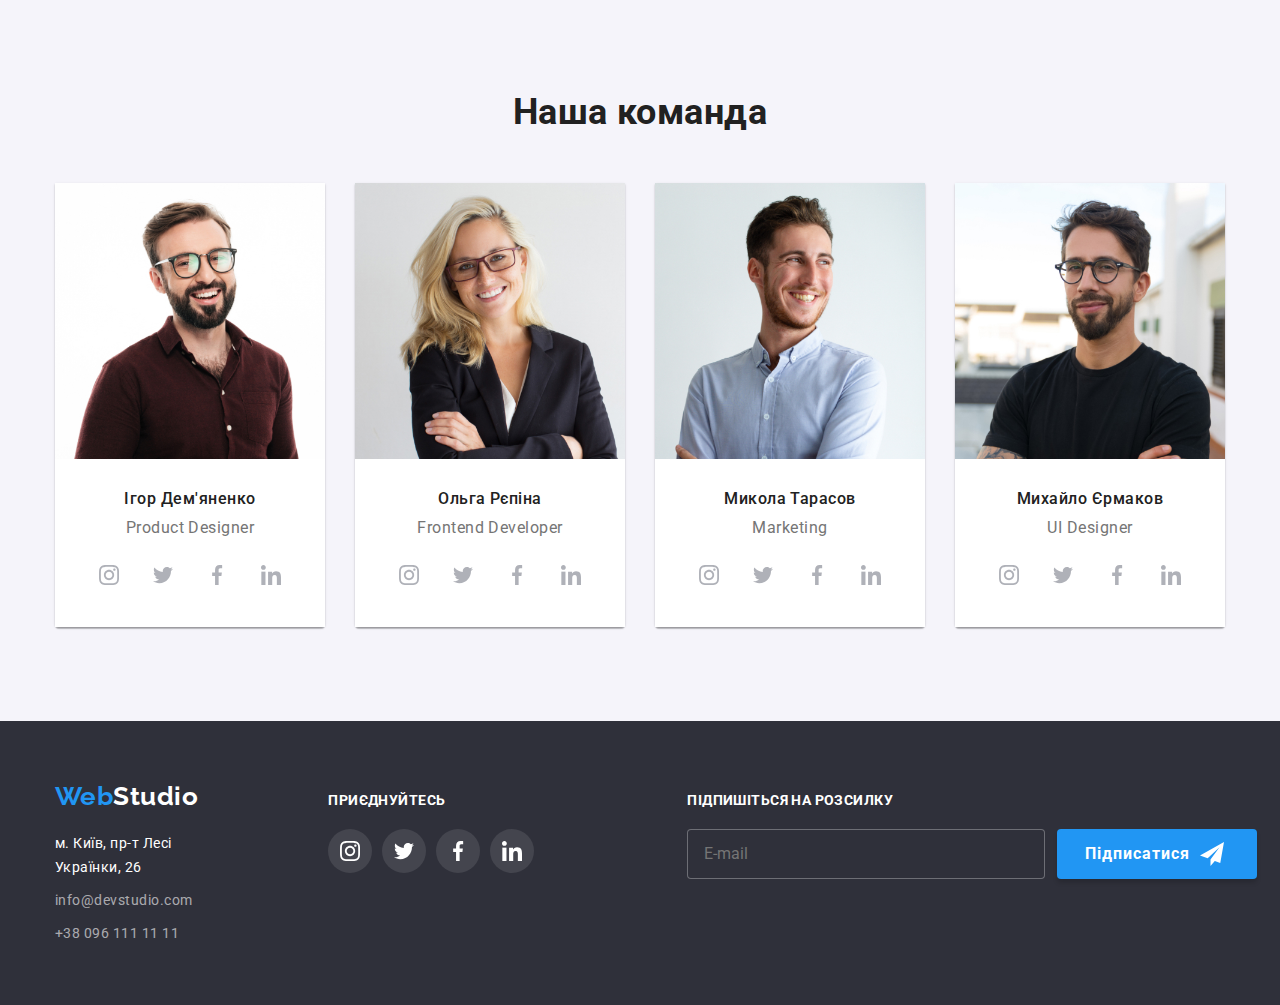
==== commit be6e591b: "add footer" ====
--- a/index.html
+++ b/index.html
@@ -1,60 +1,67 @@
 <!DOCTYPE html>
 <html lang="uk">
-
-<head>
-  <meta charset="UTF-8" />
-  <meta http-equiv="X-UA-Compatible" content="IE=edge" />
-  <meta name="viewport" content="width=device-width, initial-scale=1.0" />
-  <title>WebStudio</title>
-  <link rel="stylesheet"
-    href="https://cdnjs.cloudflare.com/ajax/libs/modern-normalize/1.0.0/modern-normalize.min.css" />
-  <link rel="preconnect" href="https://fonts.googleapis.com" />
-  <link rel="preconnect" href="https://fonts.gstatic.com" crossorigin />
-  <link href="https://fonts.googleapis.com/css2?family=Raleway:wght@700&family=Roboto:wght@400;500;700;900&display=swap"
-    rel="stylesheet" />
-
-  <link rel="stylesheet" href="./css/main.min.css" />
-</head>
-
-<body>
-  <header class="header">
-    <div class="header__container">
-      <nav class="header__menu">
-        <a href="./index.html" class="header__logo">Web<span class="header__logo--studio">Studio</span></a>
-        <button type="button" class="header__burger-menu js-open-menu">
-          <svg width="40" height="40">
-            <use href="./images/icons.svg#icon-mobile-menu_40px"></use>
-          </svg>
-        </button>
-        <ul class="header__list">
-          <li class="header__item">
-            <a href="./index.html" class="header__link current">Студія</a>
+  <head>
+    <meta charset="UTF-8" />
+    <meta http-equiv="X-UA-Compatible" content="IE=edge" />
+    <meta name="viewport" content="width=device-width, initial-scale=1.0" />
+    <title>WebStudio</title>
+    <link
+      rel="stylesheet"
+      href="https://cdnjs.cloudflare.com/ajax/libs/modern-normalize/1.0.0/modern-normalize.min.css"
+    />
+    <link rel="preconnect" href="https://fonts.googleapis.com" />
+    <link rel="preconnect" href="https://fonts.gstatic.com" crossorigin />
+    <link
+      href="https://fonts.googleapis.com/css2?family=Raleway:wght@700&family=Roboto:wght@400;500;700;900&display=swap"
+      rel="stylesheet"
+    />
+
+    <link rel="stylesheet" href="./css/main.min.css" />
+  </head>
+
+  <body>
+    <header class="header">
+      <div class="header__container">
+        <nav class="header__menu">
+          <a href="./index.html" class="header__logo"
+            >Web<span class="header__logo--studio">Studio</span></a
+          >
+          <button type="button" class="header__burger-menu js-open-menu">
+            <svg width="40" height="40">
+              <use href="./images/icons.svg#icon-mobile-menu_40px"></use>
+            </svg>
+          </button>
+          <ul class="header__list">
+            <li class="header__item">
+              <a href="./index.html" class="header__link current">Студія</a>
+            </li>
+            <li class="header__item">
+              <a href="./portfolio.html" class="header__link">Портфоліо</a>
+            </li>
+            <li class="header__item"><a href="#" class="header__link">Контакти</a></li>
+          </ul>
+        </nav>
+
+        <ul class="header-contacts__list">
+          <li class="header-contacts__item">
+            <a href="mailto:info@devstudio.com" class="header-contacts__link"
+              ><svg class="header-contacts__icon" width="16" height="12">
+                <use href="./images/icons.svg#icon-envelope"></use></svg
+              >info@devstudio.com</a
+            >
           </li>
-          <li class="header__item">
-            <a href="./portfolio.html" class="header__link">Портфоліо</a>
+          <li class="header-contacts__item">
+            <a href="tel:+380961111111" class="header-contacts__link"
+              ><svg class="header-contacts__icon" width="10" height="16">
+                <use href="./images/icons.svg#icon-smartphone"></use></svg
+              >+38 096 111 11 11</a
+            >
           </li>
-          <li class="header__item"><a href="#" class="header__link">Контакти</a></li>
         </ul>
-      </nav>
-
-      <ul class="header-contacts__list">
-        <li class="header-contacts__item">
-          <a href="mailto:info@devstudio.com" class="header-contacts__link"><svg class="header-contacts__icon"
-              width="16" height="12">
-              <use href="./images/icons.svg#icon-envelope"></use>
-            </svg>info@devstudio.com</a>
-        </li>
-        <li class="header-contacts__item">
-          <a href="tel:+380961111111" class="header-contacts__link"><svg class="header-contacts__icon" width="10"
-              height="16">
-              <use href="./images/icons.svg#icon-smartphone"></use>
-            </svg>+38 096 111 11 11</a>
-        </li>
-      </ul>
-    </div>
-  </header>
-  <main>
-    <section class="hero">
+      </div>
+    </header>
+    <main>
+      <section class="hero">
         <div class="hero__container">
           <h1 class="hero__title">Ефективні рішення для вашого бізнесу</h1>
           <button type="button" class="hero__button primary__button" data-modal-open>
@@ -62,201 +69,220 @@
           </button>
         </div>
       </section>
-    <section class="advantages">
-      <div class="advantages__container">
-        <h2 class="visually-hidden">Наші переваги</h2>
-        <ul class="advantages__list">
-          <li class="advantages__item advantages__item--antenna">
-            <h3 class="advantages__subtitle">Увага до деталей</h3>
-            <p class="advantages__text">
-              Ідейні міркування, і навіть початок повсякденної роботи з формування позиції.
-            </p>
-          </li>
-          <li class="advantages__item advantages__item--clock">
-            <h3 class="advantages__subtitle">Пунктуальність</h3>
-            <p class="advantages__text">
-              Завдання організації, особливо рамки і місце навчання кадрів тягне у себе.
-            </p>
-          </li>
-          <li class="advantages__item advantages__item--diagram">
-            <h3 class="advantages__subtitle">Планування</h3>
-            <p class="advantages__text">
-              Так само консультація з широким активом значною мірою зумовлює.
-            </p>
-          </li>
-          <li class="advantages__item advantages__item--astronaut">
-            <h3 class="advantages__subtitle">Сучасні технології</h3>
-            <p class="advantages__text">
-              Значимість цих проблем настільки очевидна, що реалізація планових завдань.
-            </p>
-          </li>
-        </ul>
-      </div>
-    </section>
-    <section class="projects">
-      <div class="projects__container">
-        <h2 class="title">Чим ми займаємося</h2>
-        <ul class="projects__list">
-          <li class="projects__item">
-            <h3 class="projects__subtitle">Десктопні додатки</h3>
-            <img src="./images/imgone.jpg" alt="Програміст працює" width="370" />
-          </li>
-          <li class="projects__item">
-            <h3 class="projects__subtitle">Мобільні додатки</h3>
-            <img src="./images/imgtwo.jpg" alt=" Веб дизайнер розробляє додаток" width="370" />
-          </li>
-          <li class="projects__item">
-            <h3 class="projects__subtitle">Дизайнерські рішення</h3>
-            <img src="./images/imgthree.jpg" alt="Художник працює з планшетом" width="370" />
-          </li>
-        </ul>
-      </div>
-    </section>
-    <section class="profile">
-      <div class="profile__container">
-        <h2 class="title">Наша команда</h2>
-        <ul class="profile__list">
-          <li class="profile__item">
-            <picture>
-
-              <img srcset="
-                  ./images/igor-450.jpg 1x,
-                  ./images/igor-450@2x.jpg 2x
-                  " src="./images/igor-270@3x.jpg" alt="Ігор Дем'яненко" />
-            </picture>
-            <div class="profile__background">
-              <h3 class="profile__subtitle">Ігор Дем'яненко</h3>
-              <p lang="en" class="profile__text">Product Designer</p>
-              <ul class="network__list">
-                <li>
-                  <a href="" class="network__link"><svg class="network__icon" width="20" height="20">
-                      <use href="./images/icons.svg#icon-instagram"></use>
-                    </svg></a>
-                </li>
-                <li>
-                  <a href="" class="network__link"><svg class="network__icon" width="20" height="20">
-                      <use href="./images/icons.svg#icon-twitter"></use>
-                    </svg></a>
-                </li>
-                <li>
-                  <a href="" class="network__link"><svg class="network__icon" width="20" height="20">
-                      <use href="./images/icons.svg#icon-facebook"></use>
-                    </svg></a>
-                </li>
-                <li>
-                  <a href="" class="network__link"><svg class="network__icon" width="20" height="20">
-                      <use href="./images/icons.svg#icon-linkedin"></use>
-                    </svg></a>
-                </li>
-              </ul>
-            </div>
-          </li>
-          <li class="profile__item">
-            <picture>
-
-              <img srcset=
-              "./images/olga-450.jpg 1x,
-               ./images/olga-450@2x.jpg 2x" 
-               src="./images/olga-270@3x.jpg" alt="Ольга Рєпіна" />
-
-            </picture>
-            <div class="profile__background">
-              <h3 class="profile__subtitle">Ольга Рєпіна</h3>
-              <p lang="en" class="profile__text">Frontend Developer</p>
-              <ul class="network__list">
-                <li class="network__item">
-                  <a href="" class="network__link"><svg class="network__icon" width="20" height="20">
-                      <use href="./images/icons.svg#icon-instagram"></use>
-                    </svg></a>
-                </li>
-                <li class="network__item">
-                  <a href="" class="network__link"><svg class="network__icon" width="20" height="20">
-                      <use href="./images/icons.svg#icon-twitter"></use>
-                    </svg></a>
-                </li>
-                <li class="network__item">
-                  <a href="" class="network__link"><svg class="network__icon" width="20" height="20">
-                      <use href="./images/icons.svg#icon-facebook"></use>
-                    </svg></a>
-                </li>
-                <li class="network__item">
-                  <a href="" class="network__link"><svg class="network__icon" width="20" height="20">
-                      <use href="./images/icons.svg#icon-linkedin"></use>
-                    </svg></a>
-                </li>
-              </ul>
-            </div>
-          </li>
-          <li class="profile__item">
-            <picture>
-              <img srcset="./images/mykola-450.jpg 1x, ./images/mykola-450@2x.jpg 2x" src="./images/mykola-270@3x.jpg"
-                alt="Микола Тарасов" />
-
-            </picture>
-            <div class="profile__background">
-              <h3 class="profile__subtitle">Микола Тарасов</h3>
-              <p lang="en" class="profile__text">Marketing</p>
-              <ul class="network__list">
-                <li class="network__item">
-                  <a href="" class="network__link"><svg class="network__icon" width="20" height="20">
-                      <use href="./images/icons.svg#icon-instagram"></use>
-                    </svg></a>
-                </li>
-                <li class="network__item">
-                  <a href="" class="network__link"><svg class="network__icon" width="20" height="20">
-                      <use href="./images/icons.svg#icon-twitter"></use>
-                    </svg></a>
-                </li>
-                <li class="network__item">
-                  <a href="" class="network__link"><svg class="network__icon" width="20" height="20">
-                      <use href="./images/icons.svg#icon-facebook"></use>
-                    </svg></a>
-                </li>
-                <li class="network__item">
-                  <a href="" class="network__link"><svg class="network__icon" width="20" height="20">
-                      <use href="./images/icons.svg#icon-linkedin"></use>
-                    </svg></a>
-                </li>
-              </ul>
-            </div>
-          </li>
-          <li class="profile__item">
-            <picture>
-              <img srcset="./images/mykhailo-450.jpg 1x, ./images/mykhailo-450@2x.jpg 2x"
-                src="./images/mykhailo-270@2x.jpg" alt="Михайло Єрмаков" />
-
-            </picture>
-            <div class="profile__background">
-              <h3 class="profile__subtitle">Михайло Єрмаков</h3>
-              <p lang="en" class="profile__text">UI Designer</p>
-              <ul class="network__list">
-                <li class="network__item">
-                  <a href="" class="network__link"><svg class="network__icon" width="20" height="20">
-                      <use href="./images/icons.svg#icon-instagram"></use>
-                    </svg></a>
-                </li>
-                <li class="network__item">
-                  <a href="" class="network__link"><svg class="network__icon" width="20" height="20">
-                      <use href="./images/icons.svg#icon-twitter"></use>
-                    </svg></a>
-                </li>
-                <li class="network__item">
-                  <a href="" class="network__link"><svg class="network__icon" width="20" height="20">
-                      <use href="./images/icons.svg#icon-facebook"></use>
-                    </svg></a>
-                </li>
-                <li class="network__item">
-                  <a href="" class="network__link"><svg class="network__icon" width="20" height="20">
-                      <use href="./images/icons.svg#icon-linkedin"></use>
-                    </svg></a>
-                </li>
-              </ul>
-            </div>
-          </li>
-        </ul>
-      </div>
-    </section>
-    <!-- <section class="clients">
+      <section class="advantages">
+        <div class="advantages__container">
+          <h2 class="visually-hidden">Наші переваги</h2>
+          <ul class="advantages__list">
+            <li class="advantages__item advantages__item--antenna">
+              <h3 class="advantages__subtitle">Увага до деталей</h3>
+              <p class="advantages__text">
+                Ідейні міркування, і навіть початок повсякденної роботи з формування позиції.
+              </p>
+            </li>
+            <li class="advantages__item advantages__item--clock">
+              <h3 class="advantages__subtitle">Пунктуальність</h3>
+              <p class="advantages__text">
+                Завдання організації, особливо рамки і місце навчання кадрів тягне у себе.
+              </p>
+            </li>
+            <li class="advantages__item advantages__item--diagram">
+              <h3 class="advantages__subtitle">Планування</h3>
+              <p class="advantages__text">
+                Так само консультація з широким активом значною мірою зумовлює.
+              </p>
+            </li>
+            <li class="advantages__item advantages__item--astronaut">
+              <h3 class="advantages__subtitle">Сучасні технології</h3>
+              <p class="advantages__text">
+                Значимість цих проблем настільки очевидна, що реалізація планових завдань.
+              </p>
+            </li>
+          </ul>
+        </div>
+      </section>
+      <section class="projects">
+        <div class="projects__container">
+          <h2 class="title">Чим ми займаємося</h2>
+          <ul class="projects__list">
+            <li class="projects__item">
+              <h3 class="projects__subtitle">Десктопні додатки</h3>
+              <img src="./images/imgone.jpg" alt="Програміст працює" width="370" />
+            </li>
+            <li class="projects__item">
+              <h3 class="projects__subtitle">Мобільні додатки</h3>
+              <img src="./images/imgtwo.jpg" alt=" Веб дизайнер розробляє додаток" width="370" />
+            </li>
+            <li class="projects__item">
+              <h3 class="projects__subtitle">Дизайнерські рішення</h3>
+              <img src="./images/imgthree.jpg" alt="Художник працює з планшетом" width="370" />
+            </li>
+          </ul>
+        </div>
+      </section>
+      <section class="profile">
+        <div class="profile__container">
+          <h2 class="title">Наша команда</h2>
+          <ul class="profile__list">
+            <li class="profile__item">
+              <img
+                class="profile__card"
+                srcset="./images/igor-450.jpg 1x, ./images/igor-450@2x.jpg 2x"
+                src="./images/igor-270@3x.jpg"
+                alt="Ігор Дем'яненко"
+              />
+
+              <div class="profile__background">
+                <h3 class="profile__subtitle">Ігор Дем'яненко</h3>
+                <p lang="en" class="profile__text">Product Designer</p>
+                <ul class="network__list">
+                  <li>
+                    <a href="" class="network__link"
+                      ><svg class="network__icon" width="20" height="20">
+                        <use href="./images/icons.svg#icon-instagram"></use></svg
+                    ></a>
+                  </li>
+                  <li>
+                    <a href="" class="network__link"
+                      ><svg class="network__icon" width="20" height="20">
+                        <use href="./images/icons.svg#icon-twitter"></use></svg
+                    ></a>
+                  </li>
+                  <li>
+                    <a href="" class="network__link"
+                      ><svg class="network__icon" width="20" height="20">
+                        <use href="./images/icons.svg#icon-facebook"></use></svg
+                    ></a>
+                  </li>
+                  <li>
+                    <a href="" class="network__link"
+                      ><svg class="network__icon" width="20" height="20">
+                        <use href="./images/icons.svg#icon-linkedin"></use></svg
+                    ></a>
+                  </li>
+                </ul>
+              </div>
+            </li>
+            <li class="profile__item">
+              <img
+                class="profile__card"
+                srcset="./images/olga-450.jpg 1x, ./images/olga-450@2x.jpg 2x"
+                src="./images/olga-270@3x.jpg"
+                alt="Ольга Рєпіна"
+              />
+
+              <div class="profile__background">
+                <h3 class="profile__subtitle">Ольга Рєпіна</h3>
+                <p lang="en" class="profile__text">Frontend Developer</p>
+                <ul class="network__list">
+                  <li class="network__item">
+                    <a href="" class="network__link"
+                      ><svg class="network__icon" width="20" height="20">
+                        <use href="./images/icons.svg#icon-instagram"></use></svg
+                    ></a>
+                  </li>
+                  <li class="network__item">
+                    <a href="" class="network__link"
+                      ><svg class="network__icon" width="20" height="20">
+                        <use href="./images/icons.svg#icon-twitter"></use></svg
+                    ></a>
+                  </li>
+                  <li class="network__item">
+                    <a href="" class="network__link"
+                      ><svg class="network__icon" width="20" height="20">
+                        <use href="./images/icons.svg#icon-facebook"></use></svg
+                    ></a>
+                  </li>
+                  <li class="network__item">
+                    <a href="" class="network__link"
+                      ><svg class="network__icon" width="20" height="20">
+                        <use href="./images/icons.svg#icon-linkedin"></use></svg
+                    ></a>
+                  </li>
+                </ul>
+              </div>
+            </li>
+            <li class="profile__item">
+              <img
+                class="profile__card"
+                srcset="./images/mykola-450.jpg 1x, ./images/mykola-450@2x.jpg 2x"
+                src="./images/mykola-270@3x.jpg"
+                alt="Микола Тарасов"
+              />
+
+              <div class="profile__background">
+                <h3 class="profile__subtitle">Микола Тарасов</h3>
+                <p lang="en" class="profile__text">Marketing</p>
+                <ul class="network__list">
+                  <li class="network__item">
+                    <a href="" class="network__link"
+                      ><svg class="network__icon" width="20" height="20">
+                        <use href="./images/icons.svg#icon-instagram"></use></svg
+                    ></a>
+                  </li>
+                  <li class="network__item">
+                    <a href="" class="network__link"
+                      ><svg class="network__icon" width="20" height="20">
+                        <use href="./images/icons.svg#icon-twitter"></use></svg
+                    ></a>
+                  </li>
+                  <li class="network__item">
+                    <a href="" class="network__link"
+                      ><svg class="network__icon" width="20" height="20">
+                        <use href="./images/icons.svg#icon-facebook"></use></svg
+                    ></a>
+                  </li>
+                  <li class="network__item">
+                    <a href="" class="network__link"
+                      ><svg class="network__icon" width="20" height="20">
+                        <use href="./images/icons.svg#icon-linkedin"></use></svg
+                    ></a>
+                  </li>
+                </ul>
+              </div>
+            </li>
+            <li class="profile__item">
+              <img
+                class="profile__card"
+                srcset="./images/mykhailo-450.jpg 1x, ./images/mykhailo-450@2x.jpg 2x"
+                src="./images/mykhailo-270@2x.jpg"
+                alt="Михайло Єрмаков"
+              />
+
+              <div class="profile__background">
+                <h3 class="profile__subtitle">Михайло Єрмаков</h3>
+                <p lang="en" class="profile__text">UI Designer</p>
+                <ul class="network__list">
+                  <li class="network__item">
+                    <a href="" class="network__link"
+                      ><svg class="network__icon" width="20" height="20">
+                        <use href="./images/icons.svg#icon-instagram"></use></svg
+                    ></a>
+                  </li>
+                  <li class="network__item">
+                    <a href="" class="network__link"
+                      ><svg class="network__icon" width="20" height="20">
+                        <use href="./images/icons.svg#icon-twitter"></use></svg
+                    ></a>
+                  </li>
+                  <li class="network__item">
+                    <a href="" class="network__link"
+                      ><svg class="network__icon" width="20" height="20">
+                        <use href="./images/icons.svg#icon-facebook"></use></svg
+                    ></a>
+                  </li>
+                  <li class="network__item">
+                    <a href="" class="network__link"
+                      ><svg class="network__icon" width="20" height="20">
+                        <use href="./images/icons.svg#icon-linkedin"></use></svg
+                    ></a>
+                  </li>
+                </ul>
+              </div>
+            </li>
+          </ul>
+        </div>
+      </section>
+      <!-- <section class="clients">
         <div class="clients__container">
           <h2 class="title">Постійні клієнти</h2>
           <ul class="clients__list">
@@ -298,7 +324,7 @@
             </li>
           </ul>
         </div>
-      </section>
+      </section> -->
     </main>
     <footer class="footer">
       <div class="footer__container">
@@ -379,7 +405,7 @@
           </form>
         </div>
       </div>
-    </footer> -->
+    </footer>
 
     <!-- Mobile-menu -->
 
@@ -405,7 +431,9 @@
 
           <ul class="mobile-contacts__list">
             <li class="mobile-contacts__item">
-              <a href="mailto:info@devstudio.com" class="mobile-contacts__link">info@devstudio.com</a>
+              <a href="mailto:info@devstudio.com" class="mobile-contacts__link"
+                >info@devstudio.com</a
+              >
             </li>
             <li class="mobile-contacts__item">
               <a href="tel:+380961111111" class="mobile-contacts__link">+38 096 111 11 11</a>
@@ -468,14 +496,22 @@
           </div>
 
           <label class="modal__label" for="person-comment">Коментар</label>
-          <textarea class="modal__textarea" id="person-comment" name="person-comment"
-            placeholder="Введіть текст"></textarea>
+          <textarea
+            class="modal__textarea"
+            id="person-comment"
+            name="person-comment"
+            placeholder="Введіть текст"
+          ></textarea>
 
           <div class="checkbox">
             <label class="checkbox__label" for="terms-checkbox">
               <div class="checkbox__icon">
-                <input class="checkbox__input visually-hidden" id="terms-checkbox" type="checkbox"
-                  name="terms-checkbox" />
+                <input
+                  class="checkbox__input visually-hidden"
+                  id="terms-checkbox"
+                  type="checkbox"
+                  name="terms-checkbox"
+                />
                 <svg class="check__icon" width="16" height="15">
                   <use href="./images/icons.svg#icon-iconcheck"></use>
                 </svg>
@@ -491,6 +527,5 @@
 
     <script src="./js/mobile-menu.js"></script>
     <script src="./js/modal.js"></script>
-</body>
-
-</html>+  </body>
+</html>
--- a/css/main.min.css
+++ b/css/main.min.css
@@ -1 +1 @@
-:root{--primary-text-color: #757575;--title-text-color: #212121;--primary-text-footer: rgba(255, 255, 255, 0.6);--accent-color: #2196f3;--primary-white-color: #ffffff;--primary-background-footer: #2f303a;--filter-background: #f5f4fa;--primary-icon-color: #afb1b8;--item-set-gap: 30px;--icon-set-gap: 10px;--transition-time: cubic-bezier(0.4, 0, 0.2, 1)}body{background-color:var(--primary-white-color);color:var(--primary-text-color);font-family:"Roboto",sans-serif;letter-spacing:.03em}h1,h2,h3,h4,h5,h6,p{margin:0}ul{list-style:none;margin:0;padding:0}img{display:block;max-width:100%;margin:auto}.section{padding-top:94px;padding-bottom:94px}.container{max-width:768px;width:100%;margin:0 auto}@media(min-width: 768px){.container{margin:0 auto;padding-left:15px;padding-right:15px}}@media(min-width: 1200px){.container{width:1200px}}.title{color:var(--title-text-color);font-weight:700;font-size:36px;line-height:1.17;text-align:center;margin-bottom:50px}.visually-hidden{position:absolute;white-space:nowrap;width:1px;height:1px;overflow:hidden;border:0;padding:0;clip:rect(0 0 0 0);-webkit-clip-path:inset(50%);clip-path:inset(50%);margin:-1px}.primary__button{font-family:inherit;color:var(--primary-white-color);background-color:var(--accent-color);border-radius:4px;border-style:none;font-weight:700;font-size:16px;line-height:1.88;letter-spacing:.06em;cursor:pointer;display:-webkit-box;display:-ms-flexbox;display:flex;margin:0 auto;-webkit-box-pack:center;-ms-flex-pack:center;justify-content:center;padding:10px 32px;-webkit-transition:background-color 250ms var(--transition-time),-webkit-box-shadow 250ms var(--transition-time);transition:background-color 250ms var(--transition-time),-webkit-box-shadow 250ms var(--transition-time);transition:background-color 250ms var(--transition-time),box-shadow 250ms var(--transition-time);transition:background-color 250ms var(--transition-time),box-shadow 250ms var(--transition-time),-webkit-box-shadow 250ms var(--transition-time)}.primary__button:hover,.primary__button:focus{background-color:#188ce8;-webkit-box-shadow:0px 4px 4px rgba(0,0,0,.15);box-shadow:0px 4px 4px rgba(0,0,0,.15)}.primary__button--size{width:200px;height:50px}.backdrop{position:fixed;z-index:1;top:0;left:0;width:100%;height:100%;background-color:rgba(0,0,0,.25);opacity:1;visibility:visible;-webkit-transition:opacity 250ms var(--transition-time),visibility 250ms var(--transition-time);transition:opacity 250ms var(--transition-time),visibility 250ms var(--transition-time)}.backdrop.is-hidden{opacity:0;visibility:hidden;pointer-events:none}.backdrop.is-hidden .modal{-webkit-transform:translate(-50%, -50%) scale(0.5);transform:translate(-50%, -50%) scale(0.5)}.close__button{position:absolute;right:8px;top:8px;width:30px;height:30px;background-color:var(--primary-white-color);border:1px solid rgba(0,0,0,.1019607843);border-radius:50%;content:"";cursor:pointer}.close__icon{position:absolute;top:5px;left:5px;fill:currentColor;-webkit-transition:fill 250ms var(--transition-time);transition:fill 250ms var(--transition-time)}.close__button:hover .close__icon{fill:var(--accent-color)}.checkbox{margin-bottom:30px}.checkbox__input{-webkit-appearance:none;-moz-appearance:none;appearance:none;position:absolute;top:4px;left:3px}.checkbox__label{position:relative;font-size:14px;line-height:1.71;cursor:pointer;display:-webkit-box;display:-ms-flexbox;display:flex;-webkit-box-orient:horizontal;-webkit-box-direction:normal;-ms-flex-direction:row;flex-direction:row;-webkit-box-pack:center;-ms-flex-pack:center;justify-content:center;-webkit-box-align:center;-ms-flex-align:center;align-items:center;gap:7px}.checkbox__link{color:var(--accent-color)}.checkbox__icon{position:relative;cursor:pointer;width:16px;height:15px;border:2px solid var(--title-text-color);border-radius:2px}.check__icon{position:absolute;top:-2px;left:-2px;color:inherit;border-radius:2px;opacity:0;-webkit-transition:background-color 250ms var(--transition-time),fill 250ms var(--transition-time),opacity 250ms var(--transition-time);transition:background-color 250ms var(--transition-time),fill 250ms var(--transition-time),opacity 250ms var(--transition-time)}.checkbox__input:checked+.check__icon{background-color:var(--accent-color);fill:var(--primary-white-color);opacity:1}.modal{position:absolute;top:50%;left:50%;-webkit-transform:translate(-50%, -50%) scale(1);transform:translate(-50%, -50%) scale(1);min-width:528px;min-height:581px;padding:40px;background-color:var(--primary-white-color);-webkit-transition:-webkit-transform 250ms var(--transition-time);transition:-webkit-transform 250ms var(--transition-time);transition:transform 250ms var(--transition-time);transition:transform 250ms var(--transition-time), -webkit-transform 250ms var(--transition-time)}.modal__menu{display:-webkit-box;display:-ms-flexbox;display:flex;-webkit-box-orient:vertical;-webkit-box-direction:normal;-ms-flex-direction:column;flex-direction:column}.modal__title{font-size:20px;line-height:1.15;color:var(--title-text-color);text-align:center;margin-bottom:12px}.modal__control{position:relative;margin-bottom:10px}.modal__label{letter-spacing:.01em;line-height:1.17;font-size:12px;color:var(--primary-text-color);margin-bottom:4px}.modal__input{width:100%;padding:11px 11px 11px 33px;border:1px solid rgba(33,33,33,.2);border-radius:4px;outline:none;-webkit-transition:border-color 250ms var(--transition-time);transition:border-color 250ms var(--transition-time)}.modal__input:focus{border-color:var(--accent-color)}.modal__icon{position:absolute;left:15px;top:50%;-webkit-transform:translateY(-50%);transform:translateY(-50%);fill:#000;-webkit-transition:fill 250ms var(--transition-time);transition:fill 250ms var(--transition-time)}.modal__control:focus-within .modal__icon{fill:var(--accent-color)}.modal__textarea{width:100%;height:120px;padding:12px 16px;border:1px solid rgba(33,33,33,.2);border-radius:4px;outline:none;margin-bottom:20px;resize:none}.modal__textarea:focus{border-color:var(--accent-color)}.textarea{margin-bottom:4px}.modal__textarea::-webkit-input-placeholder{color:rgba(117,117,117,.5);font-size:12px;line-height:1.17;letter-spacing:.01em}.modal__textarea::-moz-placeholder{color:rgba(117,117,117,.5);font-size:12px;line-height:1.17;letter-spacing:.01em}.modal__textarea:-ms-input-placeholder{color:rgba(117,117,117,.5);font-size:12px;line-height:1.17;letter-spacing:.01em}.modal__textarea::-ms-input-placeholder{color:rgba(117,117,117,.5);font-size:12px;line-height:1.17;letter-spacing:.01em}.modal__textarea::placeholder{color:rgba(117,117,117,.5);font-size:12px;line-height:1.17;letter-spacing:.01em}.network__list{display:-webkit-box;display:-ms-flexbox;display:flex;gap:var(--icon-set-gap);-webkit-box-align:center;-ms-flex-align:center;align-items:center;-webkit-box-pack:center;-ms-flex-pack:center;justify-content:center}.network__link{display:-webkit-box;display:-ms-flexbox;display:flex;width:44px;height:44px;border-radius:50%;background-color:var(--primary-white-color);fill:var(--primary-icon-color);-webkit-box-pack:center;-ms-flex-pack:center;justify-content:center;-webkit-box-align:center;-ms-flex-align:center;align-items:center;-webkit-transition:fill 250ms var(--transition-time),background-color 250ms var(--transition-time);transition:fill 250ms var(--transition-time),background-color 250ms var(--transition-time)}.network__link:focus,.network__link:hover{fill:var(--primary-white-color);background-color:var(--accent-color)}.network__icon--color{fill:var(--primary-white-color)}.network__link--color{background-color:rgba(255,255,255,.1)}.advantages{padding:60px 15px}@media(min-width: 1200px){.advantages{padding:94px 0}}.advantages__container{max-width:768px;width:100%;margin:0 auto}@media(min-width: 768px){.advantages__container{max-width:768px;margin:0 auto;padding-left:15px;padding-right:15px}}@media(min-width: 1200px){.advantages__container{max-width:1200px}}.advantages__list{display:-webkit-box;display:-ms-flexbox;display:flex;-webkit-box-orient:vertical;-webkit-box-direction:normal;-ms-flex-direction:column;flex-direction:column;gap:var(--item-set-gap)}@media(min-width: 1200px){.advantages__list{display:-webkit-box;display:-ms-flexbox;display:flex;-webkit-box-orient:horizontal;-webkit-box-direction:normal;-ms-flex-direction:row;flex-direction:row;gap:var(--item-set-gap)}}.advantages__item::before{content:"";display:block;height:120px;background-color:var(--filter-background);padding:25px 100px;margin-bottom:30px;background-position:center;background-repeat:no-repeat;border-radius:4px}.advantages__item--antenna::before{background-image:url(../images/antenna.svg)}.advantages__item--clock::before{background-image:url(../images/clock.svg)}.advantages__item--diagram::before{background-image:url(../images/diagram.svg)}.advantages__item--astronaut::before{background-image:url(../images/astronaut.svg)}.advantages__item{max-width:480px;width:100%;text-align:left}@media(min-width: 1200px){.advantages__item{max-width:270px;width:100%}}.advantages__title{visibility:hidden;color:var(--title-text-color)}.advantages__subtitle{color:var(--title-text-color);font-weight:700;font-size:14px;line-height:1.14;text-transform:uppercase;margin-bottom:10px;text-align:center}.advantages__text{color:var(--primary-text-color);font-size:14px;line-height:1.71}.clients{padding-top:94px;padding-bottom:94px}.clients__container{max-width:768px;width:100%;margin:0 auto}@media(min-width: 768px){.clients__container{max-width:768px;margin:0 auto;padding-left:15px;padding-right:15px}}@media(min-width: 1200px){.clients__container{max-width:1200px}}.clients__list{display:-webkit-box;display:-ms-flexbox;display:flex;gap:var(--item-set-gap);-webkit-box-pack:center;-ms-flex-pack:center;justify-content:center}.clients__item{display:-webkit-box;display:-ms-flexbox;display:flex;-webkit-box-pack:center;-ms-flex-pack:center;justify-content:center;-webkit-box-align:center;-ms-flex-align:center;align-items:center}.clients__icon{fill:var(--primary-icon-color);-webkit-transition:fill 250ms var(--transition-time);transition:fill 250ms var(--transition-time)}.clients__link{width:170px;height:92px;padding:16px 32px;display:-webkit-box;display:-ms-flexbox;display:flex;border:1px solid var(--primary-icon-color);border-radius:4px;-webkit-box-align:center;-ms-flex-align:center;align-items:center;-webkit-box-pack:center;-ms-flex-pack:center;justify-content:center;fill:var(--primary-icon-color);-webkit-transition:fill 250ms var(--transition-time),border 250ms var(--transition-time);transition:fill 250ms var(--transition-time),border 250ms var(--transition-time)}.clients__link:focus,.clients__link:hover{border:1px solid var(--accent-color)}.clients__link:hover .clients__icon,.clients__link:focus .clients__icon{fill:var(--accent-color)}.footer{background-color:var(--primary-background-footer);padding-top:60px;padding-bottom:60px}.footer__contacts{margin-right:70px}.footer__container{width:1200px;padding-left:15px;padding-right:15px;margin:0 auto;display:-webkit-box;display:-ms-flexbox;display:flex;-webkit-box-align:baseline;-ms-flex-align:baseline;align-items:baseline}.footer__logo{font-family:"Raleway",sans-serif;color:var(--accent-color);-webkit-text-decoration-line:none;text-decoration-line:none;font-weight:700;font-size:26px;line-height:1.19;display:-webkit-box;display:-ms-flexbox;display:flex}.footer__logo--studio{color:var(--primary-white-color);margin-bottom:20px}.address__list{display:-webkit-box;display:-ms-flexbox;display:flex;-webkit-box-orient:vertical;-webkit-box-direction:normal;-ms-flex-direction:column;flex-direction:column;gap:9px}.address__map{color:var(--primary-white-color);-webkit-text-decoration-line:none;text-decoration-line:none;font-style:normal;font-size:14px;line-height:1.71}.address__link{color:var(--primary-text-footer);font-style:normal;font-size:14px;line-height:1.71;-webkit-text-decoration-line:none;text-decoration-line:none;-webkit-transition:color 250ms var(--transition-time);transition:color 250ms var(--transition-time)}.address__link:focus,.address__link:hover{color:var(--accent-color)}.footer__social{margin-right:93px}.footer__subtitle{color:var(--primary-white-color);font-weight:700;font-size:14px;line-height:1.14;text-transform:uppercase;letter-spacing:.03em;margin-bottom:20px;display:block}.subscription__label{color:var(--primary-white-color);font-weight:700;font-size:14px;line-height:1.14;text-transform:uppercase;letter-spacing:.03em;margin-bottom:20px;display:block}.subscription__sending{display:-webkit-box;display:-ms-flexbox;display:flex;-webkit-box-orient:horizontal;-webkit-box-direction:normal;-ms-flex-direction:row;flex-direction:row;gap:12px}.subscription__input{width:358px;height:50px;border:1px solid rgba(255,255,255,.3);border-radius:4px;background-color:var(--primary-background-footer);color:var(--primary-white-color);padding:15px 16px;outline:none}.subscription__input:focus{border-color:var(--accent-color)}.subscription__button{font-family:inherit;color:var(--primary-white-color);background-color:var(--accent-color);border-color:var(--accent-color);border-radius:4px;border-style:none;font-weight:700;font-size:16px;line-height:1.88;letter-spacing:.06em;cursor:pointer;padding:10px 28px;-webkit-box-shadow:0px 4px 4px rgba(0,0,0,.15);box-shadow:0px 4px 4px rgba(0,0,0,.15);display:-webkit-box;display:-ms-flexbox;display:flex;gap:10px;-webkit-box-orient:horizontal;-webkit-box-direction:normal;-ms-flex-direction:row;flex-direction:row;-webkit-box-align:center;-ms-flex-align:center;align-items:center;width:200px;height:50px;fill:var(--primary-white-color);-webkit-transition:background-color 250ms var(--transition-time),border-color 250ms var(--transition-time);transition:background-color 250ms var(--transition-time),border-color 250ms var(--transition-time)}.subscription__button:hover{border-color:#188ce8;background-color:#188ce8}.subscription__icon{display:-webkit-box;display:-ms-flexbox;display:flex;-webkit-box-orient:horizontal;-webkit-box-direction:normal;-ms-flex-direction:row;flex-direction:row;-webkit-box-align:center;-ms-flex-align:center;align-items:center}.gallery__list{list-style-type:none;display:-webkit-box;display:-ms-flexbox;display:flex;-ms-flex-wrap:wrap;flex-wrap:wrap;gap:var(--item-set-gap)}.gallery__link{-webkit-text-decoration-line:none;text-decoration-line:none;display:-webkit-box;display:-ms-flexbox;display:flex;-webkit-box-orient:vertical;-webkit-box-direction:normal;-ms-flex-direction:column;flex-direction:column;-webkit-transition:-webkit-box-shadow 250ms var(--transition-time);transition:-webkit-box-shadow 250ms var(--transition-time);transition:box-shadow 250ms var(--transition-time);transition:box-shadow 250ms var(--transition-time), -webkit-box-shadow 250ms var(--transition-time)}.gallery__link:focus,.gallery__link:hover{-webkit-box-shadow:0px 1px 1px rgba(0,0,0,.12),0px 4px 4px rgba(0,0,0,.06),1px 4px 6px rgba(0,0,0,.16);box-shadow:0px 1px 1px rgba(0,0,0,.12),0px 4px 4px rgba(0,0,0,.06),1px 4px 6px rgba(0,0,0,.16);outline:none}.gallery__item{display:-webkit-box;display:-ms-flexbox;display:flex;-webkit-box-orient:vertical;-webkit-box-direction:normal;-ms-flex-direction:column;flex-direction:column;padding:20px 24px;border-bottom:1px solid #eee;border-right:1px solid #eee;border-left:1px solid #eee}.gallery__title{color:var(--title-text-color);font-weight:700;font-size:18px;line-height:2;text-align:left;letter-spacing:.06em;margin-bottom:4px}.gallery__text{color:var(--primary-text-color);font-size:16px;line-height:1.88;text-align:left}.gallery__text--hidden{position:absolute;font-size:18px;line-height:1.56;color:var(--primary-white-color);background-color:rgba(33,150,243,.9);display:-webkit-box;display:-ms-flexbox;display:flex;-webkit-box-align:start;-ms-flex-align:start;align-items:flex-start;-webkit-box-pack:center;-ms-flex-pack:center;justify-content:center;top:0;left:0;height:100%;padding-left:47px;padding-right:47px;padding-top:34px;-webkit-transform:translateY(100%);transform:translateY(100%);-webkit-transition:-webkit-transform 250ms var(--transition-time);transition:-webkit-transform 250ms var(--transition-time);transition:transform 250ms var(--transition-time);transition:transform 250ms var(--transition-time), -webkit-transform 250ms var(--transition-time)}.gallery__overflow{position:relative;overflow:hidden}.gallery__link:hover .gallery__text--hidden,.gallery__link:focus .gallery__text--hidden{-webkit-transform:translateX(0);transform:translateX(0)}.header{border-bottom:1px solid #ececec}.header__container{max-width:480px;width:100%;display:-webkit-box;display:-ms-flexbox;display:flex;-ms-flex-line-pack:justify;align-content:space-between;padding:15px;margin:0}@media(min-width: 768px){.header__container{max-width:768px}}@media(min-width: 1200px){.header__container{max-width:1200px;padding:0 15px;margin:0 auto}}.header__logo{font-family:"Raleway",sans-serif;color:var(--accent-color);font-weight:700;font-size:24px;line-height:1.17;-webkit-text-decoration-line:none;text-decoration-line:none}@media(min-width: 768px){.header__logo{padding-top:24px;padding-bottom:25px;margin-right:93px;font-size:26px;line-height:1.19;padding-top:24px;padding-bottom:25px;margin-right:93px}}.header__logo--studio{color:var(--title-text-color)}.header__nav{display:-webkit-box;display:-ms-flexbox;display:flex}@media(min-width: 1200px){.header__nav{margin-right:93px}}.header__menu{max-width:768px;width:100%;padding:0;margin:0;display:-webkit-box;display:-ms-flexbox;display:flex;-webkit-box-align:center;-ms-flex-align:center;align-items:center}@media(max-width: 768px){.header__menu{-webkit-box-pack:justify;-ms-flex-pack:justify;justify-content:space-between}}.header__burger-menu{background-color:var(--primary-white-color);border:none;padding:0}@media(min-width: 768px){.header__burger-menu{display:none}}.header__list{display:none}@media(min-width: 768px){.header__list{display:-webkit-box;display:-ms-flexbox;display:flex;-webkit-box-align:center;-ms-flex-align:center;align-items:center;padding:0;margin:0}}.header__item{display:-webkit-box;display:-ms-flexbox;display:flex;-ms-flex-line-pack:center;align-content:center}.header__item:not(:last-child){margin-right:50px}.header__link{color:var(--title-text-color);-webkit-text-decoration-line:none;text-decoration-line:none;font-weight:500;font-size:14px;line-height:1.14;letter-spacing:.02em;padding-top:32px;padding-bottom:32px;-webkit-transition:color 250ms var(--transition-time);transition:color 250ms var(--transition-time);position:relative}.header__link:hover,.header__link:focus{color:var(--accent-color)}.header__link.current::after{content:"";position:absolute;width:100%;height:4px;background-color:var(--accent-color);border-radius:2px;bottom:0;right:0px}.header__link.current{color:var(--accent-color)}.header-contacts__list{display:none}@media(min-width: 768px){.header-contacts__list{display:-webkit-box;display:-ms-flexbox;display:flex;-webkit-box-align:center;-ms-flex-align:center;align-items:center;padding:0;margin:0}}.header-contacts__item{display:-webkit-box;display:-ms-flexbox;display:flex;-ms-flex-line-pack:center;align-content:center;-webkit-box-pack:center;-ms-flex-pack:center;justify-content:center}.header-contacts__icon{margin-right:10px}.header-contacts__item:not(:last-child){margin-right:50px}.header-contacts__link{color:var(--primary-text-color);-webkit-text-decoration-line:none;text-decoration-line:none;font-weight:500;font-size:14px;line-height:1.14;letter-spacing:.02em;padding-top:32px;padding-bottom:32px;fill:var(--primary-text-color);display:-webkit-box;display:-ms-flexbox;display:flex;-webkit-box-align:center;-ms-flex-align:center;align-items:center;-webkit-box-pack:center;-ms-flex-pack:center;justify-content:center;-webkit-transition:color 250ms var(--transition-time),fill 250ms var(--transition-time);transition:color 250ms var(--transition-time),fill 250ms var(--transition-time)}.header-contacts__link:focus,.header-contacts__link:hover{color:var(--accent-color);fill:var(--accent-color)}.hero{background-color:var(--primary-background-footer);display:-webkit-box;display:-ms-flexbox;display:flex;-webkit-box-orient:vertical;-webkit-box-direction:normal;-ms-flex-direction:column;flex-direction:column;-webkit-box-align:center;-ms-flex-align:center;align-items:center;padding-top:118px;padding-bottom:118px;max-width:480px;width:100%;height:100%;margin:0 auto;background-image:-webkit-gradient(linear, left top, right top, from(rgba(47, 48, 58, 0.4)), to(rgba(47, 48, 58, 0.4))),url(../../images/hero-480.jpg);background-image:linear-gradient(to right, rgba(47, 48, 58, 0.4), rgba(47, 48, 58, 0.4)),url(../../images/hero-480.jpg);background-repeat:no-repeat;background-position:center;background-size:cover}@media(min-device-pixel-ratio: 2),(-webkit-min-device-pixel-ratio: 2),(min-resolution: 192dpi),(min-resolution: 2dppx){.hero{background-image:url "../../images/hero-480@2x.jpg"}}@media(min-width: 768px){.hero{max-width:768px;background-image:-webkit-gradient(linear, left top, right top, from(rgba(47, 48, 58, 0.4)), to(rgba(47, 48, 58, 0.4))),url(../../images/hero-768.jpg);background-image:linear-gradient(to right, rgba(47, 48, 58, 0.4), rgba(47, 48, 58, 0.4)),url(../../images/hero-768.jpg)}}@media(min-width: 768px)and (min-device-pixel-ratio: 2),(min-width: 768px)and (-webkit-min-device-pixel-ratio: 2),(min-width: 768px)and (min-resolution: 192dpi),(min-width: 768px)and (min-resolution: 2dppx){.hero{background-image:url "../../images/hero-768@2x.jpg"}}@media(min-width: 1200px){.hero{max-width:1600px;padding-top:200px;padding-bottom:200px;background-image:-webkit-gradient(linear, left top, right top, from(rgba(47, 48, 58, 0.4)), to(rgba(47, 48, 58, 0.4))),url(../../images/hero-1600.jpg);background-image:linear-gradient(to right, rgba(47, 48, 58, 0.4), rgba(47, 48, 58, 0.4)),url(../../images/hero-1600.jpg)}}@media(min-width: 1200px)and (min-device-pixel-ratio: 2),(min-width: 1200px)and (-webkit-min-device-pixel-ratio: 2),(min-width: 1200px)and (min-resolution: 192dpi),(min-width: 1200px)and (min-resolution: 2dppx){.hero{background-image:url "../../images/hero-1600@2x.jpg"}}.hero__container{max-width:480px;width:100%;margin:0 auto;padding-left:15px;padding-right:15px}@media(min-width: 768px){.hero__container{max-width:768px;margin:0 auto;padding-left:15px;padding-right:15px}}@media(min-width: 1200px){.hero__container{max-width:1200px}}.hero__title{color:var(--primary-white-color);font-weight:900;font-size:26px;line-height:1.62;text-align:center;letter-spacing:.06em;text-transform:uppercase;display:-webkit-box;display:-ms-flexbox;display:flex;margin-bottom:30px;margin-right:auto;margin-left:auto}@media(min-width: 1200px){.hero__title{width:696px;font-size:44px;line-height:1.36}}.mobile-menu{position:fixed;top:0;left:0;-webkit-transform:translateX(200%);transform:translateX(200%);max-width:480px;width:100%;height:100%;background-color:var(--primary-white-color);padding:48px 40px;z-index:1;-webkit-transition:-webkit-transform .2s;transition:-webkit-transform .2s;transition:transform .2s;transition:transform .2s, -webkit-transform .2s}@media(min-width: 768px){.mobile-menu{display:none}}.mobile-menu.is-open{-webkit-transform:translateX(0);transform:translateX(0)}.mobile-menu__close-button{background-color:var(--primary-white-color);border:none;position:absolute;top:10px;right:15px;cursor:pointer;display:-webkit-box;display:-ms-flexbox;display:flex;-ms-flex-line-pack:center;align-content:center;padding:0;fill:var(--primary-text-color)}.mobile-menu__close-button:hover,.mobile-menu__close-button:focus{fill:var(--accent-color)}.mobile-menu__nav{display:-webkit-box;display:-ms-flexbox;display:flex;-webkit-box-orient:vertical;-webkit-box-direction:normal;-ms-flex-direction:column;flex-direction:column}.mobile-menu__item:not(:last-child){margin-bottom:32px}.mobile-menu__item:last-child{margin-bottom:302px}.mobile-menu__link{text-decoration:none;color:var(--title-text-color);font-size:40px;font-weight:500}.mobile-menu__link:hover,.mobile-menu__link:focus{color:var(--accent-color)}.mobile-network__list{display:-webkit-box;display:-ms-flexbox;display:flex}.mobile-network__item{padding:1px 10px}.mobile-network__item:not(:last-child){border-right:1px solid rgba(33,33,33,.2)}.mobile-network__item:first-child{padding-left:0px}.mobile-network__link{text-decoration:none;color:var(--accent-color);font-weight:500;font-size:18px;line-height:1.22;letter-spacing:.02em;cursor:pointer}.mobile-contacts__list{display:-webkit-box;display:-ms-flexbox;display:flex;-webkit-box-orient:vertical;-webkit-box-direction:normal;-ms-flex-direction:column;flex-direction:column;gap:32px}.mobile-contacts__list :last-child{margin-bottom:64px}.mobile-contacts__link{text-decoration:none;color:var(--primary-text-color);font-weight:500;font-size:24px}.mobile-contacts__link:hover,.mobile-contacts__link:focus{color:var(--accent-color)}.portfolio{padding-top:94px;padding-bottom:94px}.portfolio__container{max-width:768px;width:100%;margin:0 auto}@media(min-width: 768px){.portfolio__container{max-width:768px;margin:0 auto;padding-left:15px;padding-right:15px}}@media(min-width: 1200px){.portfolio__container{max-width:1200px}}.portfolio__list{display:-webkit-box;display:-ms-flexbox;display:flex;-webkit-box-pack:center;-ms-flex-pack:center;justify-content:center;-webkit-box-align:center;-ms-flex-align:center;align-items:center;-ms-flex-wrap:wrap;flex-wrap:wrap;gap:8px;margin-bottom:50px}.portfolio__buttons{color:var(--title-text-color);background-color:var(--filter-background);-webkit-text-decoration-line:none;text-decoration-line:none;border-color:var(--filter-background);border-radius:4px;border-style:none;font-family:inherit;font-weight:500;font-size:16px;line-height:1.63;cursor:pointer;padding:6px 22px;-webkit-transition:color 250ms var(--transition-time),background-color 250ms var(--transition-time),border-color 250ms var(--transition-time),-webkit-box-shadow 250ms var(--transition-time);transition:color 250ms var(--transition-time),background-color 250ms var(--transition-time),border-color 250ms var(--transition-time),-webkit-box-shadow 250ms var(--transition-time);transition:color 250ms var(--transition-time),background-color 250ms var(--transition-time),border-color 250ms var(--transition-time),box-shadow 250ms var(--transition-time);transition:color 250ms var(--transition-time),background-color 250ms var(--transition-time),border-color 250ms var(--transition-time),box-shadow 250ms var(--transition-time),-webkit-box-shadow 250ms var(--transition-time)}.portfolio__buttons:focus,.portfolio__buttons:hover{color:var(--primary-white-color);background-color:var(--accent-color);border-color:var(--accent-color);-webkit-box-shadow:0px 3px 1px rgba(0,0,0,.1),0px 1px 2px rgba(0,0,0,.08),0px 2px 2px rgba(0,0,0,.12);box-shadow:0px 3px 1px rgba(0,0,0,.1),0px 1px 2px rgba(0,0,0,.08),0px 2px 2px rgba(0,0,0,.12)}.profile{margin-top:0;margin-bottom:0;background-color:#f5f4fa;padding-top:60px;padding-bottom:60px}@media(min-width: 1200px){.profile{padding-top:94px;padding-bottom:94px}}.profile__container{max-width:480px;width:100%;margin:0 auto;padding-left:15px;padding-right:15px}@media(min-width: 480px){.profile__container{max-width:480px}}@media(min-width: 768px){.profile__container{max-width:768px;margin:0 auto}}@media(min-width: 1200px){.profile__container{max-width:1200px}}.profile__title{color:var(--title-text-color);font-weight:700;font-size:36px;line-height:1.17;text-align:center;margin-bottom:50px}.profile__background{background-color:var(--primary-white-color);padding:30px}.profile__list{display:-webkit-box;display:-ms-flexbox;display:flex;-webkit-box-orient:vertical;-webkit-box-direction:normal;-ms-flex-direction:column;flex-direction:column;gap:var(--item-set-gap)}@media(min-width: 1200px){.profile__list{max-width:1200px;-webkit-box-orient:horizontal;-webkit-box-direction:normal;-ms-flex-direction:row;flex-direction:row}}.profile__item{-webkit-box-shadow:0px 1px 3px rgba(0,0,0,.12),0px 1px 1px rgba(0,0,0,.14),0px 2px 1px rgba(0,0,0,.2);box-shadow:0px 1px 3px rgba(0,0,0,.12),0px 1px 1px rgba(0,0,0,.14),0px 2px 1px rgba(0,0,0,.2);border-radius:0px 0px 4px 4px}.profile__subtitle{color:var(--title-text-color);font-weight:500;font-size:16px;line-height:1.19;text-align:center;margin-bottom:10px}.profile__text{color:var(--primary-text-color);font-size:16px;line-height:1.19;text-align:center;margin-bottom:16px}.projects{padding-top:0px;padding-bottom:94px;display:none}@media(min-width: 1200px){.projects{display:block}}.projects__container{max-width:1200px;width:100%;margin:0 auto;padding-left:15px;padding-right:15px}.projects__title{color:var(--title-text-color);font-weight:700;font-size:36px;line-height:1.17;text-align:center;margin-bottom:50px}.projects__list{position:relative;display:-webkit-box;display:-ms-flexbox;display:flex;gap:var(--item-set-gap)}.projects__subtitle{color:var(--primary-white-color);font-weight:700;font-size:14px;line-height:1.14;text-transform:uppercase;background-color:rgba(47,48,58,.8);display:-webkit-box;display:-ms-flexbox;display:flex;-webkit-box-align:center;-ms-flex-align:center;align-items:center;-webkit-box-pack:center;-ms-flex-pack:center;justify-content:center;position:absolute;width:370px;height:70px;bottom:0}/*# sourceMappingURL=main.min.css.map */+:root{--primary-text-color: #757575;--title-text-color: #212121;--primary-text-footer: rgba(255, 255, 255, 0.6);--accent-color: #2196f3;--primary-white-color: #ffffff;--primary-background-footer: #2f303a;--filter-background: #f5f4fa;--primary-icon-color: #afb1b8;--item-set-gap: 30px;--icon-set-gap: 10px;--transition-time: cubic-bezier(0.4, 0, 0.2, 1)}body{background-color:var(--primary-white-color);color:var(--primary-text-color);font-family:"Roboto",sans-serif;letter-spacing:.03em;margin:0}h1,h2,h3,h4,h5,h6,p{margin:0}ul{list-style:none;margin:0;padding:0}img{display:block;max-width:100%;margin:auto}.section{padding-top:94px;padding-bottom:94px}.container{max-width:768px;width:100%;margin:0 auto}@media(min-width: 768px){.container{margin:0 auto;padding-left:15px;padding-right:15px}}@media(min-width: 1200px){.container{width:1200px}}.title{color:var(--title-text-color);font-weight:700;font-size:36px;line-height:1.17;text-align:center;margin-bottom:50px}.visually-hidden{position:absolute;white-space:nowrap;width:1px;height:1px;overflow:hidden;border:0;padding:0;clip:rect(0 0 0 0);-webkit-clip-path:inset(50%);clip-path:inset(50%);margin:-1px}.primary__button{font-family:inherit;color:var(--primary-white-color);background-color:var(--accent-color);border-radius:4px;border-style:none;font-weight:700;font-size:16px;line-height:1.88;letter-spacing:.06em;cursor:pointer;display:-webkit-box;display:-ms-flexbox;display:flex;margin:0 auto;-webkit-box-pack:center;-ms-flex-pack:center;justify-content:center;padding:10px 32px;-webkit-transition:background-color 250ms var(--transition-time),-webkit-box-shadow 250ms var(--transition-time);transition:background-color 250ms var(--transition-time),-webkit-box-shadow 250ms var(--transition-time);transition:background-color 250ms var(--transition-time),box-shadow 250ms var(--transition-time);transition:background-color 250ms var(--transition-time),box-shadow 250ms var(--transition-time),-webkit-box-shadow 250ms var(--transition-time)}.primary__button:hover,.primary__button:focus{background-color:#188ce8;-webkit-box-shadow:0px 4px 4px rgba(0,0,0,.15);box-shadow:0px 4px 4px rgba(0,0,0,.15)}.primary__button--size{width:200px;height:50px}.backdrop{position:fixed;z-index:1;top:0;left:0;width:100%;height:100%;background-color:rgba(0,0,0,.25);opacity:1;visibility:visible;-webkit-transition:opacity 250ms var(--transition-time),visibility 250ms var(--transition-time);transition:opacity 250ms var(--transition-time),visibility 250ms var(--transition-time)}.backdrop.is-hidden{opacity:0;visibility:hidden;pointer-events:none}.backdrop.is-hidden .modal{-webkit-transform:translate(-50%, -50%) scale(0.5);transform:translate(-50%, -50%) scale(0.5)}.close__button{position:absolute;right:8px;top:8px;width:30px;height:30px;background-color:var(--primary-white-color);border:1px solid rgba(0,0,0,.1019607843);border-radius:50%;content:"";cursor:pointer}.close__icon{position:absolute;top:5px;left:5px;fill:currentColor;-webkit-transition:fill 250ms var(--transition-time);transition:fill 250ms var(--transition-time)}.close__button:hover .close__icon{fill:var(--accent-color)}.checkbox{margin-bottom:30px}.checkbox__input{-webkit-appearance:none;-moz-appearance:none;appearance:none;position:absolute;top:4px;left:3px}.checkbox__label{position:relative;font-size:14px;line-height:1.71;cursor:pointer;display:-webkit-box;display:-ms-flexbox;display:flex;-webkit-box-orient:horizontal;-webkit-box-direction:normal;-ms-flex-direction:row;flex-direction:row;-webkit-box-pack:center;-ms-flex-pack:center;justify-content:center;-webkit-box-align:center;-ms-flex-align:center;align-items:center;gap:7px}.checkbox__link{color:var(--accent-color)}.checkbox__icon{position:relative;cursor:pointer;width:16px;height:15px;border:2px solid var(--title-text-color);border-radius:2px}.check__icon{position:absolute;top:-2px;left:-2px;color:inherit;border-radius:2px;opacity:0;-webkit-transition:background-color 250ms var(--transition-time),fill 250ms var(--transition-time),opacity 250ms var(--transition-time);transition:background-color 250ms var(--transition-time),fill 250ms var(--transition-time),opacity 250ms var(--transition-time)}.checkbox__input:checked+.check__icon{background-color:var(--accent-color);fill:var(--primary-white-color);opacity:1}.modal{position:absolute;top:50%;left:50%;-webkit-transform:translate(-50%, -50%) scale(1);transform:translate(-50%, -50%) scale(1);min-width:528px;min-height:581px;padding:40px;background-color:var(--primary-white-color);-webkit-transition:-webkit-transform 250ms var(--transition-time);transition:-webkit-transform 250ms var(--transition-time);transition:transform 250ms var(--transition-time);transition:transform 250ms var(--transition-time), -webkit-transform 250ms var(--transition-time)}.modal__menu{display:-webkit-box;display:-ms-flexbox;display:flex;-webkit-box-orient:vertical;-webkit-box-direction:normal;-ms-flex-direction:column;flex-direction:column}.modal__title{font-size:20px;line-height:1.15;color:var(--title-text-color);text-align:center;margin-bottom:12px}.modal__control{position:relative;margin-bottom:10px}.modal__label{letter-spacing:.01em;line-height:1.17;font-size:12px;color:var(--primary-text-color);margin-bottom:4px}.modal__input{width:100%;padding:11px 11px 11px 33px;border:1px solid rgba(33,33,33,.2);border-radius:4px;outline:none;-webkit-transition:border-color 250ms var(--transition-time);transition:border-color 250ms var(--transition-time)}.modal__input:focus{border-color:var(--accent-color)}.modal__icon{position:absolute;left:15px;top:50%;-webkit-transform:translateY(-50%);transform:translateY(-50%);fill:#000;-webkit-transition:fill 250ms var(--transition-time);transition:fill 250ms var(--transition-time)}.modal__control:focus-within .modal__icon{fill:var(--accent-color)}.modal__textarea{width:100%;height:120px;padding:12px 16px;border:1px solid rgba(33,33,33,.2);border-radius:4px;outline:none;margin-bottom:20px;resize:none}.modal__textarea:focus{border-color:var(--accent-color)}.textarea{margin-bottom:4px}.modal__textarea::-webkit-input-placeholder{color:rgba(117,117,117,.5);font-size:12px;line-height:1.17;letter-spacing:.01em}.modal__textarea::-moz-placeholder{color:rgba(117,117,117,.5);font-size:12px;line-height:1.17;letter-spacing:.01em}.modal__textarea:-ms-input-placeholder{color:rgba(117,117,117,.5);font-size:12px;line-height:1.17;letter-spacing:.01em}.modal__textarea::-ms-input-placeholder{color:rgba(117,117,117,.5);font-size:12px;line-height:1.17;letter-spacing:.01em}.modal__textarea::placeholder{color:rgba(117,117,117,.5);font-size:12px;line-height:1.17;letter-spacing:.01em}.network__list{display:-webkit-box;display:-ms-flexbox;display:flex;gap:var(--icon-set-gap);-webkit-box-align:center;-ms-flex-align:center;align-items:center;-webkit-box-pack:center;-ms-flex-pack:center;justify-content:center}.network__link{display:-webkit-box;display:-ms-flexbox;display:flex;width:44px;height:44px;border-radius:50%;background-color:var(--primary-white-color);fill:var(--primary-icon-color);-webkit-box-pack:center;-ms-flex-pack:center;justify-content:center;-webkit-box-align:center;-ms-flex-align:center;align-items:center;-webkit-transition:fill 250ms var(--transition-time),background-color 250ms var(--transition-time);transition:fill 250ms var(--transition-time),background-color 250ms var(--transition-time)}.network__link:focus,.network__link:hover{fill:var(--primary-white-color);background-color:var(--accent-color)}.network__icon--color{fill:var(--primary-white-color)}.network__link--color{background-color:rgba(255,255,255,.1)}.advantages{max-width:480px;width:100%;padding:60px 15px}@media(min-width: 1200px){.advantages{max-width:1200px;padding:94px 0;margin:0 auto}}.advantages__container{max-width:480px;width:100%;margin:0 auto}@media(min-width: 768px){.advantages__container{max-width:768px;margin:0 auto;padding-left:15px;padding-right:15px}}@media(min-width: 1200px){.advantages__container{max-width:1200px}}.advantages__list{display:-webkit-box;display:-ms-flexbox;display:flex;-webkit-box-orient:vertical;-webkit-box-direction:normal;-ms-flex-direction:column;flex-direction:column;gap:var(--item-set-gap)}@media(min-width: 1200px){.advantages__list{display:-webkit-box;display:-ms-flexbox;display:flex;-webkit-box-orient:horizontal;-webkit-box-direction:normal;-ms-flex-direction:row;flex-direction:row;gap:var(--item-set-gap)}}.advantages__item::before{content:"";display:block;height:70px;background-color:var(--filter-background);padding:25px 100px;margin-bottom:30px;background-position:center;background-repeat:no-repeat;border-radius:4px}@media(min-width: 1200px){.advantages__item::before{height:120px}}.advantages__item--antenna::before{background-image:url(../images/antenna.svg)}.advantages__item--clock::before{background-image:url(../images/clock.svg)}.advantages__item--diagram::before{background-image:url(../images/diagram.svg)}.advantages__item--astronaut::before{background-image:url(../images/astronaut.svg)}.advantages__item{max-width:480px;width:100%;text-align:left}@media(min-width: 1200px){.advantages__item{max-width:270px;width:100%}}.advantages__title{visibility:hidden;color:var(--title-text-color)}.advantages__subtitle{color:var(--title-text-color);font-weight:700;font-size:14px;line-height:1.14;text-transform:uppercase;margin-bottom:10px;text-align:center}.advantages__text{color:var(--primary-text-color);font-size:14px;line-height:1.71}.clients{padding-top:94px;padding-bottom:94px}.clients__container{max-width:768px;width:100%;margin:0 auto}@media(min-width: 768px){.clients__container{max-width:768px;margin:0 auto;padding-left:15px;padding-right:15px}}@media(min-width: 1200px){.clients__container{max-width:1200px}}.clients__list{display:-webkit-box;display:-ms-flexbox;display:flex;gap:var(--item-set-gap);-webkit-box-pack:center;-ms-flex-pack:center;justify-content:center}.clients__item{display:-webkit-box;display:-ms-flexbox;display:flex;-webkit-box-pack:center;-ms-flex-pack:center;justify-content:center;-webkit-box-align:center;-ms-flex-align:center;align-items:center}.clients__icon{fill:var(--primary-icon-color);-webkit-transition:fill 250ms var(--transition-time);transition:fill 250ms var(--transition-time)}.clients__link{max-width:170px;width:100%;height:92px;padding:16px 32px;display:-webkit-box;display:-ms-flexbox;display:flex;border:1px solid var(--primary-icon-color);border-radius:4px;-webkit-box-align:center;-ms-flex-align:center;align-items:center;-webkit-box-pack:center;-ms-flex-pack:center;justify-content:center;fill:var(--primary-icon-color);-webkit-transition:fill 250ms var(--transition-time),border 250ms var(--transition-time);transition:fill 250ms var(--transition-time),border 250ms var(--transition-time)}.clients__link:focus,.clients__link:hover{border:1px solid var(--accent-color)}.clients__link:hover .clients__icon,.clients__link:focus .clients__icon{fill:var(--accent-color)}.footer{background-color:var(--primary-background-footer);padding:60px 15px;max-width:480px;width:100%}@media(min-width: 1200px){.footer{max-width:2000px;padding:60px 0px}}.footer__container{max-width:480px;width:100%;margin:0 auto;display:-webkit-box;display:-ms-flexbox;display:flex;-webkit-box-orient:vertical;-webkit-box-direction:normal;-ms-flex-direction:column;flex-direction:column;-webkit-box-align:center;-ms-flex-align:center;align-items:center;gap:60px}@media(min-width: 1200px){.footer__container{max-width:1200px;-webkit-box-orient:horizontal;-webkit-box-direction:normal;-ms-flex-direction:row;flex-direction:row;-webkit-box-align:baseline;-ms-flex-align:baseline;align-items:baseline;margin:0 auto;padding-left:15px;padding-right:15px}}.footer__contacts{display:-webkit-box;display:-ms-flexbox;display:flex;-webkit-box-orient:vertical;-webkit-box-direction:normal;-ms-flex-direction:column;flex-direction:column;-webkit-box-align:center;-ms-flex-align:center;align-items:center;text-align:center}@media(min-width: 1200px){.footer__contacts{display:block;margin-right:70px;text-align:left}}.footer__logo{font-family:"Raleway",sans-serif;color:var(--accent-color);-webkit-text-decoration-line:none;text-decoration-line:none;font-weight:700;font-size:26px;line-height:1.19;display:-webkit-box;display:-ms-flexbox;display:flex}.footer__logo--studio{color:var(--primary-white-color);margin-bottom:20px}@media(min-width: 1200px){.footer__social{margin-right:93px}}.footer__subtitle{color:var(--primary-white-color);font-weight:700;font-size:14px;line-height:1.14;text-transform:uppercase;letter-spacing:.03em;margin-bottom:20px;display:block;text-align:center}@media(min-width: 1200px){.footer__subtitle{text-align:left}}.address__list{display:-webkit-box;display:-ms-flexbox;display:flex;-webkit-box-orient:vertical;-webkit-box-direction:normal;-ms-flex-direction:column;flex-direction:column;gap:9px}.address__map{color:var(--primary-white-color);-webkit-text-decoration-line:none;text-decoration-line:none;font-style:normal;font-size:14px;line-height:1.71}.address__link{color:var(--primary-text-footer);font-style:normal;font-size:14px;line-height:1.71;-webkit-text-decoration-line:none;text-decoration-line:none;-webkit-transition:color 250ms var(--transition-time);transition:color 250ms var(--transition-time)}.address__link:focus,.address__link:hover{color:var(--accent-color)}.subscription__label{color:var(--primary-white-color);font-weight:700;font-size:14px;line-height:1.14;text-transform:uppercase;letter-spacing:.03em;margin-bottom:20px;display:block;text-align:center}@media(min-width: 1200px){.subscription__label{text-align:left}}.subscription__sending{display:-webkit-box;display:-ms-flexbox;display:flex;-webkit-box-orient:vertical;-webkit-box-direction:normal;-ms-flex-direction:column;flex-direction:column;-webkit-box-align:center;-ms-flex-align:center;align-items:center;gap:12px}@media(min-width: 1200px){.subscription__sending{-webkit-box-orient:horizontal;-webkit-box-direction:normal;-ms-flex-direction:row;flex-direction:row;-webkit-box-align:center;-ms-flex-align:center;align-items:center}}.subscription__input{width:450px;height:50px;border:1px solid rgba(255,255,255,.3);border-radius:4px;background-color:var(--primary-background-footer);color:var(--primary-white-color);padding:15px 16px;outline:none}@media(min-width: 1200px){.subscription__input{width:358px}}.subscription__input:focus{border-color:var(--accent-color)}.subscription__button{font-family:inherit;color:var(--primary-white-color);background-color:var(--accent-color);border-color:var(--accent-color);border-radius:4px;border-style:none;font-weight:700;font-size:16px;line-height:1.88;letter-spacing:.06em;cursor:pointer;padding:10px 28px;-webkit-box-shadow:0px 4px 4px rgba(0,0,0,.15);box-shadow:0px 4px 4px rgba(0,0,0,.15);display:-webkit-box;display:-ms-flexbox;display:flex;gap:10px;-webkit-box-orient:horizontal;-webkit-box-direction:normal;-ms-flex-direction:row;flex-direction:row;-webkit-box-align:center;-ms-flex-align:center;align-items:center;width:200px;height:50px;fill:var(--primary-white-color);-webkit-transition:background-color 250ms var(--transition-time),border-color 250ms var(--transition-time);transition:background-color 250ms var(--transition-time),border-color 250ms var(--transition-time)}.subscription__button:hover{border-color:#188ce8;background-color:#188ce8}.subscription__icon{display:-webkit-box;display:-ms-flexbox;display:flex;-webkit-box-orient:horizontal;-webkit-box-direction:normal;-ms-flex-direction:row;flex-direction:row;-webkit-box-align:center;-ms-flex-align:center;align-items:center}.gallery__list{list-style-type:none;display:-webkit-box;display:-ms-flexbox;display:flex;-ms-flex-wrap:wrap;flex-wrap:wrap;gap:var(--item-set-gap)}.gallery__link{-webkit-text-decoration-line:none;text-decoration-line:none;display:-webkit-box;display:-ms-flexbox;display:flex;-webkit-box-orient:vertical;-webkit-box-direction:normal;-ms-flex-direction:column;flex-direction:column;-webkit-transition:-webkit-box-shadow 250ms var(--transition-time);transition:-webkit-box-shadow 250ms var(--transition-time);transition:box-shadow 250ms var(--transition-time);transition:box-shadow 250ms var(--transition-time), -webkit-box-shadow 250ms var(--transition-time)}.gallery__link:focus,.gallery__link:hover{-webkit-box-shadow:0px 1px 1px rgba(0,0,0,.12),0px 4px 4px rgba(0,0,0,.06),1px 4px 6px rgba(0,0,0,.16);box-shadow:0px 1px 1px rgba(0,0,0,.12),0px 4px 4px rgba(0,0,0,.06),1px 4px 6px rgba(0,0,0,.16);outline:none}.gallery__item{display:-webkit-box;display:-ms-flexbox;display:flex;-webkit-box-orient:vertical;-webkit-box-direction:normal;-ms-flex-direction:column;flex-direction:column;padding:20px 24px;border-bottom:1px solid #eee;border-right:1px solid #eee;border-left:1px solid #eee}.gallery__title{color:var(--title-text-color);font-weight:700;font-size:18px;line-height:2;text-align:left;letter-spacing:.06em;margin-bottom:4px}.gallery__text{color:var(--primary-text-color);font-size:16px;line-height:1.88;text-align:left}.gallery__text--hidden{position:absolute;font-size:18px;line-height:1.56;color:var(--primary-white-color);background-color:rgba(33,150,243,.9);display:-webkit-box;display:-ms-flexbox;display:flex;-webkit-box-align:start;-ms-flex-align:start;align-items:flex-start;-webkit-box-pack:center;-ms-flex-pack:center;justify-content:center;top:0;left:0;height:100%;padding-left:47px;padding-right:47px;padding-top:34px;-webkit-transform:translateY(100%);transform:translateY(100%);-webkit-transition:-webkit-transform 250ms var(--transition-time);transition:-webkit-transform 250ms var(--transition-time);transition:transform 250ms var(--transition-time);transition:transform 250ms var(--transition-time), -webkit-transform 250ms var(--transition-time)}.gallery__overflow{position:relative;overflow:hidden}.gallery__link:hover .gallery__text--hidden,.gallery__link:focus .gallery__text--hidden{-webkit-transform:translateX(0);transform:translateX(0)}.header{border-bottom:1px solid #ececec}.header__container{max-width:480px;width:100%;display:-webkit-box;display:-ms-flexbox;display:flex;-ms-flex-line-pack:justify;align-content:space-between;padding:15px;margin:0}@media(min-width: 1200px){.header__container{max-width:1200px;padding:0 15px;margin:0 auto}}.header__logo{font-family:"Raleway",sans-serif;color:var(--accent-color);font-weight:700;font-size:24px;line-height:1.17;-webkit-text-decoration-line:none;text-decoration-line:none}@media(min-width: 768px){.header__logo{padding-top:24px;padding-bottom:25px;margin-right:93px;font-size:26px;line-height:1.19;padding-top:24px;padding-bottom:25px;margin-right:93px}}.header__logo--studio{color:var(--title-text-color)}.header__nav{display:-webkit-box;display:-ms-flexbox;display:flex}@media(min-width: 1200px){.header__nav{margin-right:93px}}.header__menu{max-width:768px;width:100%;padding:0;margin:0;display:-webkit-box;display:-ms-flexbox;display:flex;-webkit-box-align:center;-ms-flex-align:center;align-items:center}@media(max-width: 768px){.header__menu{-webkit-box-pack:justify;-ms-flex-pack:justify;justify-content:space-between}}.header__burger-menu{background-color:var(--primary-white-color);border:none;padding:0}@media(min-width: 768px){.header__burger-menu{display:none}}.header__list{display:none}@media(min-width: 768px){.header__list{display:-webkit-box;display:-ms-flexbox;display:flex;-webkit-box-align:center;-ms-flex-align:center;align-items:center;padding:0;margin:0}}.header__item{display:-webkit-box;display:-ms-flexbox;display:flex;-ms-flex-line-pack:center;align-content:center}.header__item:not(:last-child){margin-right:50px}.header__link{color:var(--title-text-color);-webkit-text-decoration-line:none;text-decoration-line:none;font-weight:500;font-size:14px;line-height:1.14;letter-spacing:.02em;padding-top:32px;padding-bottom:32px;-webkit-transition:color 250ms var(--transition-time);transition:color 250ms var(--transition-time);position:relative}.header__link:hover,.header__link:focus{color:var(--accent-color)}.header__link.current::after{content:"";position:absolute;width:100%;height:4px;background-color:var(--accent-color);border-radius:2px;bottom:0;right:0px}.header__link.current{color:var(--accent-color)}.header-contacts__list{display:none}@media(min-width: 768px){.header-contacts__list{display:-webkit-box;display:-ms-flexbox;display:flex;-webkit-box-align:center;-ms-flex-align:center;align-items:center;padding:0;margin:0}}.header-contacts__item{display:-webkit-box;display:-ms-flexbox;display:flex;-ms-flex-line-pack:center;align-content:center;-webkit-box-pack:center;-ms-flex-pack:center;justify-content:center}.header-contacts__icon{margin-right:10px}.header-contacts__item:not(:last-child){margin-right:50px}.header-contacts__link{color:var(--primary-text-color);-webkit-text-decoration-line:none;text-decoration-line:none;font-weight:500;font-size:14px;line-height:1.14;letter-spacing:.02em;padding-top:32px;padding-bottom:32px;fill:var(--primary-text-color);display:-webkit-box;display:-ms-flexbox;display:flex;-webkit-box-align:center;-ms-flex-align:center;align-items:center;-webkit-box-pack:center;-ms-flex-pack:center;justify-content:center;-webkit-transition:color 250ms var(--transition-time),fill 250ms var(--transition-time);transition:color 250ms var(--transition-time),fill 250ms var(--transition-time)}.header-contacts__link:focus,.header-contacts__link:hover{color:var(--accent-color);fill:var(--accent-color)}.hero{background-color:var(--primary-background-footer);display:-webkit-box;display:-ms-flexbox;display:flex;-webkit-box-orient:vertical;-webkit-box-direction:normal;-ms-flex-direction:column;flex-direction:column;-webkit-box-align:center;-ms-flex-align:center;align-items:center;padding:118px 15px;max-width:480px;width:100%;height:100%;margin:0 auto;background-image:-webkit-gradient(linear, left top, right top, from(rgba(47, 48, 58, 0.4)), to(rgba(47, 48, 58, 0.4))),url(../../images/hero-480.jpg);background-image:linear-gradient(to right, rgba(47, 48, 58, 0.4), rgba(47, 48, 58, 0.4)),url(../../images/hero-480.jpg);background-repeat:no-repeat;background-position:center;background-size:cover}@media(min-device-pixel-ratio: 2),(-webkit-min-device-pixel-ratio: 2),(min-resolution: 192dpi),(min-resolution: 2dppx){.hero{background-image:url "../../images/hero-480@2x.jpg"}}@media(min-width: 768px){.hero{max-width:768px;background-image:-webkit-gradient(linear, left top, right top, from(rgba(47, 48, 58, 0.4)), to(rgba(47, 48, 58, 0.4))),url(../../images/hero-768.jpg);background-image:linear-gradient(to right, rgba(47, 48, 58, 0.4), rgba(47, 48, 58, 0.4)),url(../../images/hero-768.jpg)}}@media(min-width: 768px)and (min-device-pixel-ratio: 2),(min-width: 768px)and (-webkit-min-device-pixel-ratio: 2),(min-width: 768px)and (min-resolution: 192dpi),(min-width: 768px)and (min-resolution: 2dppx){.hero{background-image:url "../../images/hero-768@2x.jpg"}}@media(min-width: 1200px){.hero{max-width:1600px;padding-top:200px;padding-bottom:200px;background-image:-webkit-gradient(linear, left top, right top, from(rgba(47, 48, 58, 0.4)), to(rgba(47, 48, 58, 0.4))),url(../../images/hero-1600.jpg);background-image:linear-gradient(to right, rgba(47, 48, 58, 0.4), rgba(47, 48, 58, 0.4)),url(../../images/hero-1600.jpg)}}@media(min-width: 1200px)and (min-device-pixel-ratio: 2),(min-width: 1200px)and (-webkit-min-device-pixel-ratio: 2),(min-width: 1200px)and (min-resolution: 192dpi),(min-width: 1200px)and (min-resolution: 2dppx){.hero{background-image:url "../../images/hero-1600@2x.jpg"}}.hero__container{max-width:480px;width:100%;margin:0 auto}@media(min-width: 768px){.hero__container{max-width:768px;margin:0 auto;padding-left:15px;padding-right:15px}}@media(min-width: 1200px){.hero__container{max-width:1200px}}.hero__title{color:var(--primary-white-color);font-weight:900;font-size:26px;line-height:1.62;text-align:center;letter-spacing:.06em;text-transform:uppercase;display:-webkit-box;display:-ms-flexbox;display:flex;margin-bottom:30px;margin-right:auto;margin-left:auto}@media(min-width: 1200px){.hero__title{width:696px;font-size:44px;line-height:1.36}}.mobile-menu{position:fixed;top:0;left:0;-webkit-transform:translateX(200%);transform:translateX(200%);max-width:480px;width:100%;height:100%;background-color:var(--primary-white-color);padding:48px 40px;z-index:1;-webkit-transition:-webkit-transform .2s;transition:-webkit-transform .2s;transition:transform .2s;transition:transform .2s, -webkit-transform .2s}@media(min-width: 768px){.mobile-menu{display:none}}.mobile-menu.is-open{-webkit-transform:translateX(0);transform:translateX(0)}.mobile-menu__close-button{background-color:var(--primary-white-color);border:none;position:absolute;top:10px;right:15px;cursor:pointer;display:-webkit-box;display:-ms-flexbox;display:flex;-ms-flex-line-pack:center;align-content:center;padding:0;fill:var(--primary-text-color)}.mobile-menu__close-button:hover,.mobile-menu__close-button:focus{fill:var(--accent-color)}.mobile-menu__nav{display:-webkit-box;display:-ms-flexbox;display:flex;-webkit-box-orient:vertical;-webkit-box-direction:normal;-ms-flex-direction:column;flex-direction:column}.mobile-menu__item:not(:last-child){margin-bottom:32px}.mobile-menu__item:last-child{margin-bottom:302px}.mobile-menu__link{text-decoration:none;color:var(--title-text-color);font-size:40px;font-weight:500}.mobile-menu__link:hover,.mobile-menu__link:focus{color:var(--accent-color)}.mobile-network__list{display:-webkit-box;display:-ms-flexbox;display:flex}.mobile-network__item{padding:1px 10px}.mobile-network__item:not(:last-child){border-right:1px solid rgba(33,33,33,.2)}.mobile-network__item:first-child{padding-left:0px}.mobile-network__link{text-decoration:none;color:var(--accent-color);font-weight:500;font-size:18px;line-height:1.22;letter-spacing:.02em;cursor:pointer}.mobile-contacts__list{display:-webkit-box;display:-ms-flexbox;display:flex;-webkit-box-orient:vertical;-webkit-box-direction:normal;-ms-flex-direction:column;flex-direction:column;gap:32px}.mobile-contacts__list :last-child{margin-bottom:64px}.mobile-contacts__link{text-decoration:none;color:var(--primary-text-color);font-weight:500;font-size:24px}.mobile-contacts__link:hover,.mobile-contacts__link:focus{color:var(--accent-color)}.portfolio{padding-top:94px;padding-bottom:94px}.portfolio__container{max-width:768px;width:100%;margin:0 auto}@media(min-width: 768px){.portfolio__container{max-width:768px;margin:0 auto;padding-left:15px;padding-right:15px}}@media(min-width: 1200px){.portfolio__container{max-width:1200px}}.portfolio__list{display:-webkit-box;display:-ms-flexbox;display:flex;-webkit-box-pack:center;-ms-flex-pack:center;justify-content:center;-webkit-box-align:center;-ms-flex-align:center;align-items:center;-ms-flex-wrap:wrap;flex-wrap:wrap;gap:8px;margin-bottom:50px}.portfolio__buttons{color:var(--title-text-color);background-color:var(--filter-background);-webkit-text-decoration-line:none;text-decoration-line:none;border-color:var(--filter-background);border-radius:4px;border-style:none;font-family:inherit;font-weight:500;font-size:16px;line-height:1.63;cursor:pointer;padding:6px 22px;-webkit-transition:color 250ms var(--transition-time),background-color 250ms var(--transition-time),border-color 250ms var(--transition-time),-webkit-box-shadow 250ms var(--transition-time);transition:color 250ms var(--transition-time),background-color 250ms var(--transition-time),border-color 250ms var(--transition-time),-webkit-box-shadow 250ms var(--transition-time);transition:color 250ms var(--transition-time),background-color 250ms var(--transition-time),border-color 250ms var(--transition-time),box-shadow 250ms var(--transition-time);transition:color 250ms var(--transition-time),background-color 250ms var(--transition-time),border-color 250ms var(--transition-time),box-shadow 250ms var(--transition-time),-webkit-box-shadow 250ms var(--transition-time)}.portfolio__buttons:focus,.portfolio__buttons:hover{color:var(--primary-white-color);background-color:var(--accent-color);border-color:var(--accent-color);-webkit-box-shadow:0px 3px 1px rgba(0,0,0,.1),0px 1px 2px rgba(0,0,0,.08),0px 2px 2px rgba(0,0,0,.12);box-shadow:0px 3px 1px rgba(0,0,0,.1),0px 1px 2px rgba(0,0,0,.08),0px 2px 2px rgba(0,0,0,.12)}.profile{max-width:480px;width:100%;margin-top:0;margin-bottom:0;background-color:#f5f4fa;padding:60px 15px}@media(min-width: 1200px){.profile{max-width:2000px;padding:94px 0}}.profile__container{max-width:480px;width:100%;margin:0 auto}@media(min-width: 480px){.profile__container{max-width:480px}}@media(min-width: 768px){.profile__container{max-width:768px}}@media(min-width: 1200px){.profile__container{max-width:1200px;width:100%;margin:0 auto;padding-left:15px;padding-right:15px}}.profile__card{width:100%}@media(min-width: 480px){.profile__card{max-width:480px;background-color:var(--primary-white-color)}}@media(min-width: 1200px){.profile__card{max-width:270px}}.profile__title{color:var(--title-text-color);font-weight:700;font-size:36px;line-height:1.17;text-align:center;margin-bottom:50px}.profile__background{background-color:var(--primary-white-color);padding:30px}.profile__list{display:-webkit-box;display:-ms-flexbox;display:flex;-webkit-box-orient:vertical;-webkit-box-direction:normal;-ms-flex-direction:column;flex-direction:column;gap:var(--item-set-gap)}@media(min-width: 1200px){.profile__list{max-width:1200px;-webkit-box-orient:horizontal;-webkit-box-direction:normal;-ms-flex-direction:row;flex-direction:row}}.profile__item{display:block;-webkit-box-shadow:0px 1px 3px rgba(0,0,0,.12),0px 1px 1px rgba(0,0,0,.14),0px 2px 1px rgba(0,0,0,.2);box-shadow:0px 1px 3px rgba(0,0,0,.12),0px 1px 1px rgba(0,0,0,.14),0px 2px 1px rgba(0,0,0,.2);border-radius:0px 0px 4px 4px}.profile__subtitle{color:var(--title-text-color);font-weight:500;font-size:16px;line-height:1.19;text-align:center;margin-bottom:10px}.profile__text{color:var(--primary-text-color);font-size:16px;line-height:1.19;text-align:center;margin-bottom:16px}.projects{padding-top:0px;padding-bottom:94px;display:none}@media(min-width: 1200px){.projects{display:block}}.projects__container{max-width:1200px;width:100%;margin:0 auto;padding-left:15px;padding-right:15px}.projects__title{color:var(--title-text-color);font-weight:700;font-size:36px;line-height:1.17;text-align:center;margin-bottom:50px}.projects__list{position:relative;display:-webkit-box;display:-ms-flexbox;display:flex;gap:var(--item-set-gap)}.projects__subtitle{color:var(--primary-white-color);font-weight:700;font-size:14px;line-height:1.14;text-transform:uppercase;background-color:rgba(47,48,58,.8);display:-webkit-box;display:-ms-flexbox;display:flex;-webkit-box-align:center;-ms-flex-align:center;align-items:center;-webkit-box-pack:center;-ms-flex-pack:center;justify-content:center;position:absolute;width:370px;height:70px;bottom:0}/*# sourceMappingURL=main.min.css.map */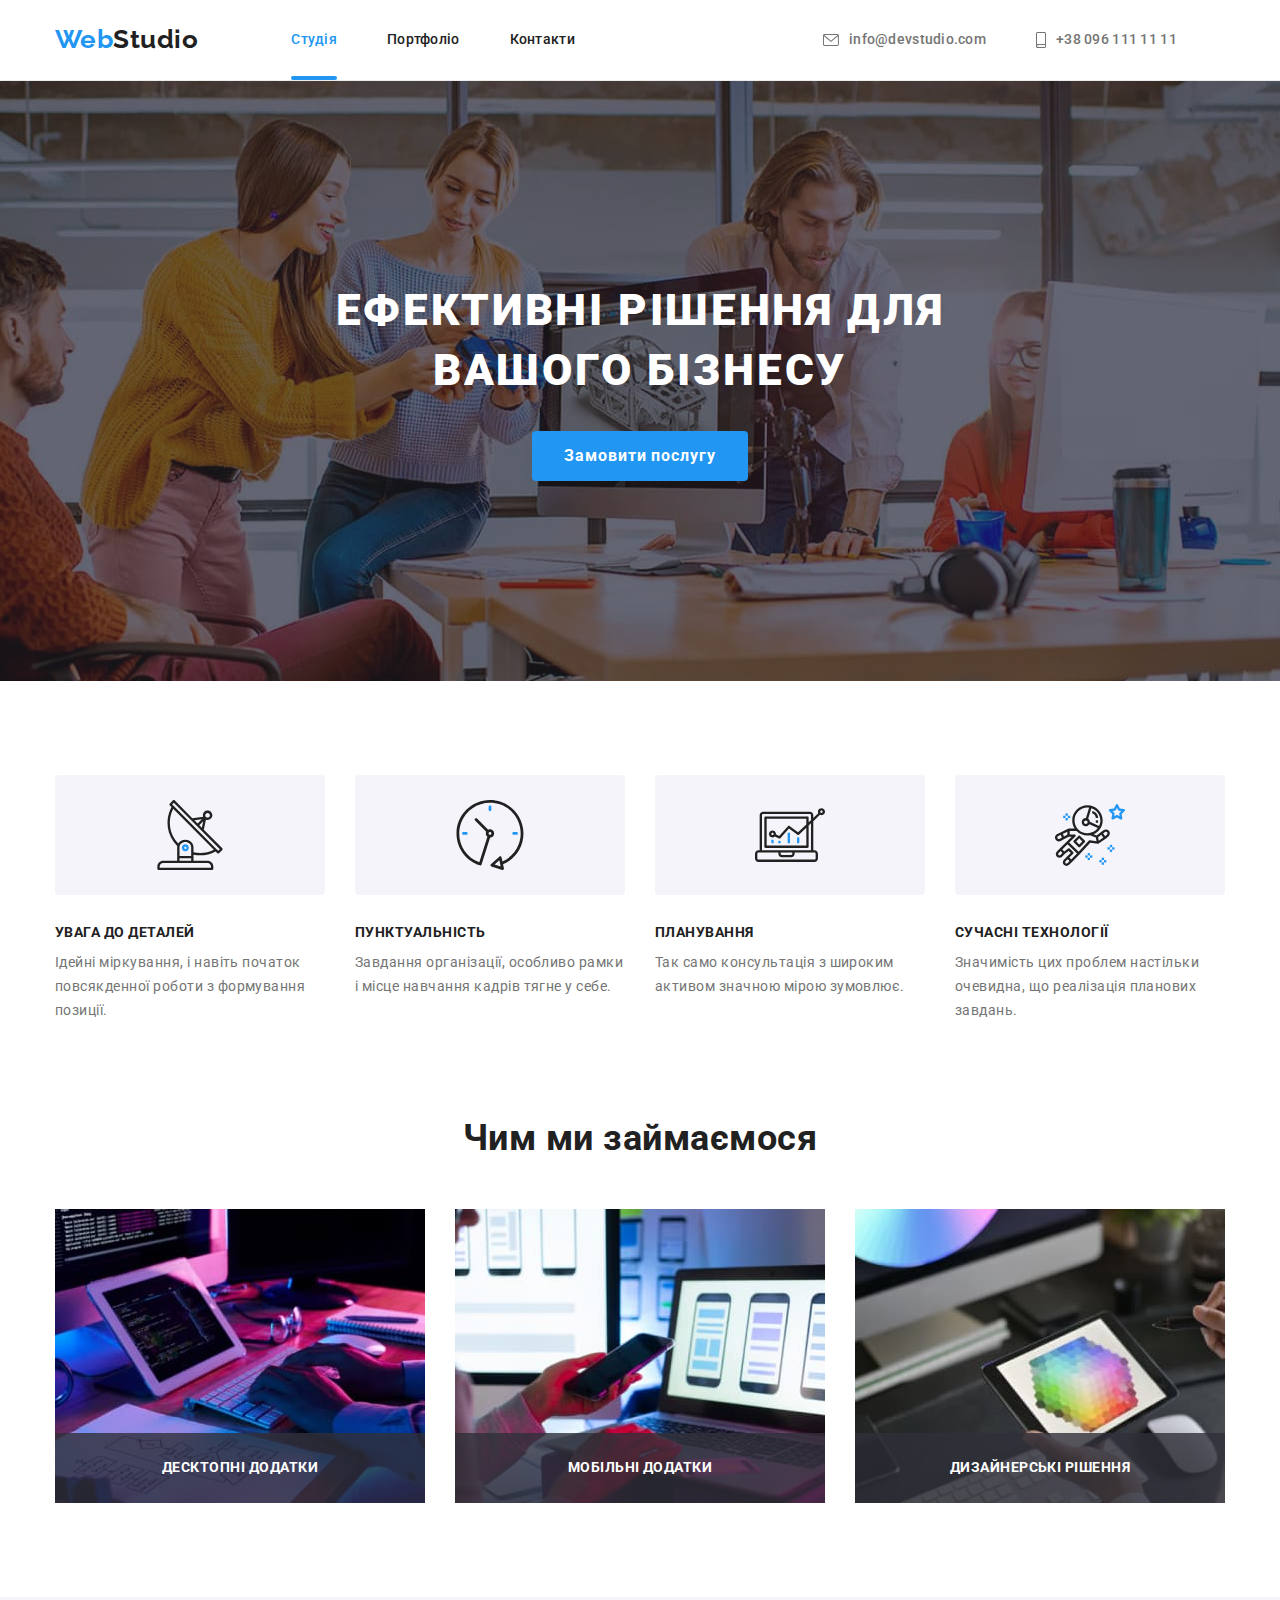
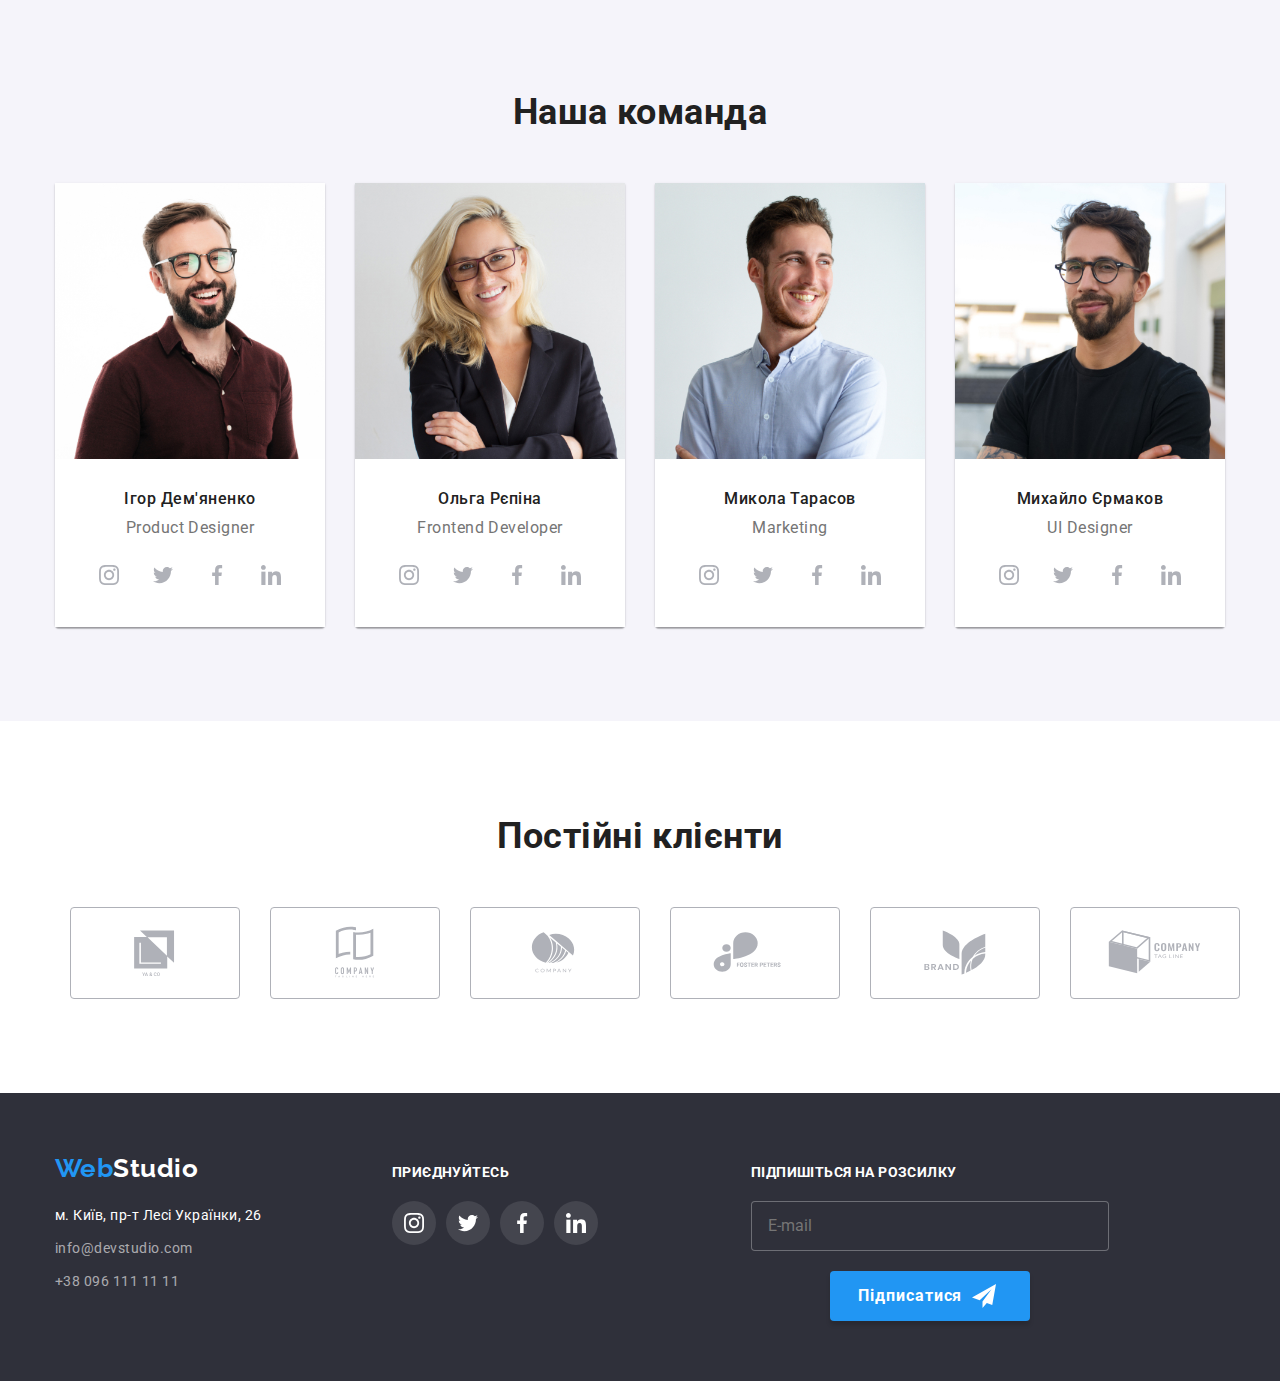
==== commit 9dec54ea: "add adventages section" ====
--- a/index.html
+++ b/index.html
@@ -282,7 +282,7 @@
           </ul>
         </div>
       </section>
-      <!-- <section class="clients">
+      <section class="clients">
         <div class="clients__container">
           <h2 class="title">Постійні клієнти</h2>
           <ul class="clients__list">
@@ -324,7 +324,7 @@
             </li>
           </ul>
         </div>
-      </section> -->
+      </section>
     </main>
     <footer class="footer">
       <div class="footer__container">
--- a/css/main.min.css
+++ b/css/main.min.css
@@ -1 +1 @@
-:root{--primary-text-color: #757575;--title-text-color: #212121;--primary-text-footer: rgba(255, 255, 255, 0.6);--accent-color: #2196f3;--primary-white-color: #ffffff;--primary-background-footer: #2f303a;--filter-background: #f5f4fa;--primary-icon-color: #afb1b8;--item-set-gap: 30px;--icon-set-gap: 10px;--transition-time: cubic-bezier(0.4, 0, 0.2, 1)}body{background-color:var(--primary-white-color);color:var(--primary-text-color);font-family:"Roboto",sans-serif;letter-spacing:.03em;margin:0}h1,h2,h3,h4,h5,h6,p{margin:0}ul{list-style:none;margin:0;padding:0}img{display:block;max-width:100%;margin:auto}.section{padding-top:94px;padding-bottom:94px}.container{max-width:768px;width:100%;margin:0 auto}@media(min-width: 768px){.container{margin:0 auto;padding-left:15px;padding-right:15px}}@media(min-width: 1200px){.container{width:1200px}}.title{color:var(--title-text-color);font-weight:700;font-size:36px;line-height:1.17;text-align:center;margin-bottom:50px}.visually-hidden{position:absolute;white-space:nowrap;width:1px;height:1px;overflow:hidden;border:0;padding:0;clip:rect(0 0 0 0);-webkit-clip-path:inset(50%);clip-path:inset(50%);margin:-1px}.primary__button{font-family:inherit;color:var(--primary-white-color);background-color:var(--accent-color);border-radius:4px;border-style:none;font-weight:700;font-size:16px;line-height:1.88;letter-spacing:.06em;cursor:pointer;display:-webkit-box;display:-ms-flexbox;display:flex;margin:0 auto;-webkit-box-pack:center;-ms-flex-pack:center;justify-content:center;padding:10px 32px;-webkit-transition:background-color 250ms var(--transition-time),-webkit-box-shadow 250ms var(--transition-time);transition:background-color 250ms var(--transition-time),-webkit-box-shadow 250ms var(--transition-time);transition:background-color 250ms var(--transition-time),box-shadow 250ms var(--transition-time);transition:background-color 250ms var(--transition-time),box-shadow 250ms var(--transition-time),-webkit-box-shadow 250ms var(--transition-time)}.primary__button:hover,.primary__button:focus{background-color:#188ce8;-webkit-box-shadow:0px 4px 4px rgba(0,0,0,.15);box-shadow:0px 4px 4px rgba(0,0,0,.15)}.primary__button--size{width:200px;height:50px}.backdrop{position:fixed;z-index:1;top:0;left:0;width:100%;height:100%;background-color:rgba(0,0,0,.25);opacity:1;visibility:visible;-webkit-transition:opacity 250ms var(--transition-time),visibility 250ms var(--transition-time);transition:opacity 250ms var(--transition-time),visibility 250ms var(--transition-time)}.backdrop.is-hidden{opacity:0;visibility:hidden;pointer-events:none}.backdrop.is-hidden .modal{-webkit-transform:translate(-50%, -50%) scale(0.5);transform:translate(-50%, -50%) scale(0.5)}.close__button{position:absolute;right:8px;top:8px;width:30px;height:30px;background-color:var(--primary-white-color);border:1px solid rgba(0,0,0,.1019607843);border-radius:50%;content:"";cursor:pointer}.close__icon{position:absolute;top:5px;left:5px;fill:currentColor;-webkit-transition:fill 250ms var(--transition-time);transition:fill 250ms var(--transition-time)}.close__button:hover .close__icon{fill:var(--accent-color)}.checkbox{margin-bottom:30px}.checkbox__input{-webkit-appearance:none;-moz-appearance:none;appearance:none;position:absolute;top:4px;left:3px}.checkbox__label{position:relative;font-size:14px;line-height:1.71;cursor:pointer;display:-webkit-box;display:-ms-flexbox;display:flex;-webkit-box-orient:horizontal;-webkit-box-direction:normal;-ms-flex-direction:row;flex-direction:row;-webkit-box-pack:center;-ms-flex-pack:center;justify-content:center;-webkit-box-align:center;-ms-flex-align:center;align-items:center;gap:7px}.checkbox__link{color:var(--accent-color)}.checkbox__icon{position:relative;cursor:pointer;width:16px;height:15px;border:2px solid var(--title-text-color);border-radius:2px}.check__icon{position:absolute;top:-2px;left:-2px;color:inherit;border-radius:2px;opacity:0;-webkit-transition:background-color 250ms var(--transition-time),fill 250ms var(--transition-time),opacity 250ms var(--transition-time);transition:background-color 250ms var(--transition-time),fill 250ms var(--transition-time),opacity 250ms var(--transition-time)}.checkbox__input:checked+.check__icon{background-color:var(--accent-color);fill:var(--primary-white-color);opacity:1}.modal{position:absolute;top:50%;left:50%;-webkit-transform:translate(-50%, -50%) scale(1);transform:translate(-50%, -50%) scale(1);min-width:528px;min-height:581px;padding:40px;background-color:var(--primary-white-color);-webkit-transition:-webkit-transform 250ms var(--transition-time);transition:-webkit-transform 250ms var(--transition-time);transition:transform 250ms var(--transition-time);transition:transform 250ms var(--transition-time), -webkit-transform 250ms var(--transition-time)}.modal__menu{display:-webkit-box;display:-ms-flexbox;display:flex;-webkit-box-orient:vertical;-webkit-box-direction:normal;-ms-flex-direction:column;flex-direction:column}.modal__title{font-size:20px;line-height:1.15;color:var(--title-text-color);text-align:center;margin-bottom:12px}.modal__control{position:relative;margin-bottom:10px}.modal__label{letter-spacing:.01em;line-height:1.17;font-size:12px;color:var(--primary-text-color);margin-bottom:4px}.modal__input{width:100%;padding:11px 11px 11px 33px;border:1px solid rgba(33,33,33,.2);border-radius:4px;outline:none;-webkit-transition:border-color 250ms var(--transition-time);transition:border-color 250ms var(--transition-time)}.modal__input:focus{border-color:var(--accent-color)}.modal__icon{position:absolute;left:15px;top:50%;-webkit-transform:translateY(-50%);transform:translateY(-50%);fill:#000;-webkit-transition:fill 250ms var(--transition-time);transition:fill 250ms var(--transition-time)}.modal__control:focus-within .modal__icon{fill:var(--accent-color)}.modal__textarea{width:100%;height:120px;padding:12px 16px;border:1px solid rgba(33,33,33,.2);border-radius:4px;outline:none;margin-bottom:20px;resize:none}.modal__textarea:focus{border-color:var(--accent-color)}.textarea{margin-bottom:4px}.modal__textarea::-webkit-input-placeholder{color:rgba(117,117,117,.5);font-size:12px;line-height:1.17;letter-spacing:.01em}.modal__textarea::-moz-placeholder{color:rgba(117,117,117,.5);font-size:12px;line-height:1.17;letter-spacing:.01em}.modal__textarea:-ms-input-placeholder{color:rgba(117,117,117,.5);font-size:12px;line-height:1.17;letter-spacing:.01em}.modal__textarea::-ms-input-placeholder{color:rgba(117,117,117,.5);font-size:12px;line-height:1.17;letter-spacing:.01em}.modal__textarea::placeholder{color:rgba(117,117,117,.5);font-size:12px;line-height:1.17;letter-spacing:.01em}.network__list{display:-webkit-box;display:-ms-flexbox;display:flex;gap:var(--icon-set-gap);-webkit-box-align:center;-ms-flex-align:center;align-items:center;-webkit-box-pack:center;-ms-flex-pack:center;justify-content:center}.network__link{display:-webkit-box;display:-ms-flexbox;display:flex;width:44px;height:44px;border-radius:50%;background-color:var(--primary-white-color);fill:var(--primary-icon-color);-webkit-box-pack:center;-ms-flex-pack:center;justify-content:center;-webkit-box-align:center;-ms-flex-align:center;align-items:center;-webkit-transition:fill 250ms var(--transition-time),background-color 250ms var(--transition-time);transition:fill 250ms var(--transition-time),background-color 250ms var(--transition-time)}.network__link:focus,.network__link:hover{fill:var(--primary-white-color);background-color:var(--accent-color)}.network__icon--color{fill:var(--primary-white-color)}.network__link--color{background-color:rgba(255,255,255,.1)}.advantages{max-width:480px;width:100%;padding:60px 15px}@media(min-width: 1200px){.advantages{max-width:1200px;padding:94px 0;margin:0 auto}}.advantages__container{max-width:480px;width:100%;margin:0 auto}@media(min-width: 768px){.advantages__container{max-width:768px;margin:0 auto;padding-left:15px;padding-right:15px}}@media(min-width: 1200px){.advantages__container{max-width:1200px}}.advantages__list{display:-webkit-box;display:-ms-flexbox;display:flex;-webkit-box-orient:vertical;-webkit-box-direction:normal;-ms-flex-direction:column;flex-direction:column;gap:var(--item-set-gap)}@media(min-width: 1200px){.advantages__list{display:-webkit-box;display:-ms-flexbox;display:flex;-webkit-box-orient:horizontal;-webkit-box-direction:normal;-ms-flex-direction:row;flex-direction:row;gap:var(--item-set-gap)}}.advantages__item::before{content:"";display:block;height:70px;background-color:var(--filter-background);padding:25px 100px;margin-bottom:30px;background-position:center;background-repeat:no-repeat;border-radius:4px}@media(min-width: 1200px){.advantages__item::before{height:120px}}.advantages__item--antenna::before{background-image:url(../images/antenna.svg)}.advantages__item--clock::before{background-image:url(../images/clock.svg)}.advantages__item--diagram::before{background-image:url(../images/diagram.svg)}.advantages__item--astronaut::before{background-image:url(../images/astronaut.svg)}.advantages__item{max-width:480px;width:100%;text-align:left}@media(min-width: 1200px){.advantages__item{max-width:270px;width:100%}}.advantages__title{visibility:hidden;color:var(--title-text-color)}.advantages__subtitle{color:var(--title-text-color);font-weight:700;font-size:14px;line-height:1.14;text-transform:uppercase;margin-bottom:10px;text-align:center}.advantages__text{color:var(--primary-text-color);font-size:14px;line-height:1.71}.clients{padding-top:94px;padding-bottom:94px}.clients__container{max-width:768px;width:100%;margin:0 auto}@media(min-width: 768px){.clients__container{max-width:768px;margin:0 auto;padding-left:15px;padding-right:15px}}@media(min-width: 1200px){.clients__container{max-width:1200px}}.clients__list{display:-webkit-box;display:-ms-flexbox;display:flex;gap:var(--item-set-gap);-webkit-box-pack:center;-ms-flex-pack:center;justify-content:center}.clients__item{display:-webkit-box;display:-ms-flexbox;display:flex;-webkit-box-pack:center;-ms-flex-pack:center;justify-content:center;-webkit-box-align:center;-ms-flex-align:center;align-items:center}.clients__icon{fill:var(--primary-icon-color);-webkit-transition:fill 250ms var(--transition-time);transition:fill 250ms var(--transition-time)}.clients__link{max-width:170px;width:100%;height:92px;padding:16px 32px;display:-webkit-box;display:-ms-flexbox;display:flex;border:1px solid var(--primary-icon-color);border-radius:4px;-webkit-box-align:center;-ms-flex-align:center;align-items:center;-webkit-box-pack:center;-ms-flex-pack:center;justify-content:center;fill:var(--primary-icon-color);-webkit-transition:fill 250ms var(--transition-time),border 250ms var(--transition-time);transition:fill 250ms var(--transition-time),border 250ms var(--transition-time)}.clients__link:focus,.clients__link:hover{border:1px solid var(--accent-color)}.clients__link:hover .clients__icon,.clients__link:focus .clients__icon{fill:var(--accent-color)}.footer{background-color:var(--primary-background-footer);padding:60px 15px;max-width:480px;width:100%}@media(min-width: 1200px){.footer{max-width:2000px;padding:60px 0px}}.footer__container{max-width:480px;width:100%;margin:0 auto;display:-webkit-box;display:-ms-flexbox;display:flex;-webkit-box-orient:vertical;-webkit-box-direction:normal;-ms-flex-direction:column;flex-direction:column;-webkit-box-align:center;-ms-flex-align:center;align-items:center;gap:60px}@media(min-width: 1200px){.footer__container{max-width:1200px;-webkit-box-orient:horizontal;-webkit-box-direction:normal;-ms-flex-direction:row;flex-direction:row;-webkit-box-align:baseline;-ms-flex-align:baseline;align-items:baseline;margin:0 auto;padding-left:15px;padding-right:15px}}.footer__contacts{display:-webkit-box;display:-ms-flexbox;display:flex;-webkit-box-orient:vertical;-webkit-box-direction:normal;-ms-flex-direction:column;flex-direction:column;-webkit-box-align:center;-ms-flex-align:center;align-items:center;text-align:center}@media(min-width: 1200px){.footer__contacts{display:block;margin-right:70px;text-align:left}}.footer__logo{font-family:"Raleway",sans-serif;color:var(--accent-color);-webkit-text-decoration-line:none;text-decoration-line:none;font-weight:700;font-size:26px;line-height:1.19;display:-webkit-box;display:-ms-flexbox;display:flex}.footer__logo--studio{color:var(--primary-white-color);margin-bottom:20px}@media(min-width: 1200px){.footer__social{margin-right:93px}}.footer__subtitle{color:var(--primary-white-color);font-weight:700;font-size:14px;line-height:1.14;text-transform:uppercase;letter-spacing:.03em;margin-bottom:20px;display:block;text-align:center}@media(min-width: 1200px){.footer__subtitle{text-align:left}}.address__list{display:-webkit-box;display:-ms-flexbox;display:flex;-webkit-box-orient:vertical;-webkit-box-direction:normal;-ms-flex-direction:column;flex-direction:column;gap:9px}.address__map{color:var(--primary-white-color);-webkit-text-decoration-line:none;text-decoration-line:none;font-style:normal;font-size:14px;line-height:1.71}.address__link{color:var(--primary-text-footer);font-style:normal;font-size:14px;line-height:1.71;-webkit-text-decoration-line:none;text-decoration-line:none;-webkit-transition:color 250ms var(--transition-time);transition:color 250ms var(--transition-time)}.address__link:focus,.address__link:hover{color:var(--accent-color)}.subscription__label{color:var(--primary-white-color);font-weight:700;font-size:14px;line-height:1.14;text-transform:uppercase;letter-spacing:.03em;margin-bottom:20px;display:block;text-align:center}@media(min-width: 1200px){.subscription__label{text-align:left}}.subscription__sending{display:-webkit-box;display:-ms-flexbox;display:flex;-webkit-box-orient:vertical;-webkit-box-direction:normal;-ms-flex-direction:column;flex-direction:column;-webkit-box-align:center;-ms-flex-align:center;align-items:center;gap:12px}@media(min-width: 1200px){.subscription__sending{-webkit-box-orient:horizontal;-webkit-box-direction:normal;-ms-flex-direction:row;flex-direction:row;-webkit-box-align:center;-ms-flex-align:center;align-items:center}}.subscription__input{width:450px;height:50px;border:1px solid rgba(255,255,255,.3);border-radius:4px;background-color:var(--primary-background-footer);color:var(--primary-white-color);padding:15px 16px;outline:none}@media(min-width: 1200px){.subscription__input{width:358px}}.subscription__input:focus{border-color:var(--accent-color)}.subscription__button{font-family:inherit;color:var(--primary-white-color);background-color:var(--accent-color);border-color:var(--accent-color);border-radius:4px;border-style:none;font-weight:700;font-size:16px;line-height:1.88;letter-spacing:.06em;cursor:pointer;padding:10px 28px;-webkit-box-shadow:0px 4px 4px rgba(0,0,0,.15);box-shadow:0px 4px 4px rgba(0,0,0,.15);display:-webkit-box;display:-ms-flexbox;display:flex;gap:10px;-webkit-box-orient:horizontal;-webkit-box-direction:normal;-ms-flex-direction:row;flex-direction:row;-webkit-box-align:center;-ms-flex-align:center;align-items:center;width:200px;height:50px;fill:var(--primary-white-color);-webkit-transition:background-color 250ms var(--transition-time),border-color 250ms var(--transition-time);transition:background-color 250ms var(--transition-time),border-color 250ms var(--transition-time)}.subscription__button:hover{border-color:#188ce8;background-color:#188ce8}.subscription__icon{display:-webkit-box;display:-ms-flexbox;display:flex;-webkit-box-orient:horizontal;-webkit-box-direction:normal;-ms-flex-direction:row;flex-direction:row;-webkit-box-align:center;-ms-flex-align:center;align-items:center}.gallery__list{list-style-type:none;display:-webkit-box;display:-ms-flexbox;display:flex;-ms-flex-wrap:wrap;flex-wrap:wrap;gap:var(--item-set-gap)}.gallery__link{-webkit-text-decoration-line:none;text-decoration-line:none;display:-webkit-box;display:-ms-flexbox;display:flex;-webkit-box-orient:vertical;-webkit-box-direction:normal;-ms-flex-direction:column;flex-direction:column;-webkit-transition:-webkit-box-shadow 250ms var(--transition-time);transition:-webkit-box-shadow 250ms var(--transition-time);transition:box-shadow 250ms var(--transition-time);transition:box-shadow 250ms var(--transition-time), -webkit-box-shadow 250ms var(--transition-time)}.gallery__link:focus,.gallery__link:hover{-webkit-box-shadow:0px 1px 1px rgba(0,0,0,.12),0px 4px 4px rgba(0,0,0,.06),1px 4px 6px rgba(0,0,0,.16);box-shadow:0px 1px 1px rgba(0,0,0,.12),0px 4px 4px rgba(0,0,0,.06),1px 4px 6px rgba(0,0,0,.16);outline:none}.gallery__item{display:-webkit-box;display:-ms-flexbox;display:flex;-webkit-box-orient:vertical;-webkit-box-direction:normal;-ms-flex-direction:column;flex-direction:column;padding:20px 24px;border-bottom:1px solid #eee;border-right:1px solid #eee;border-left:1px solid #eee}.gallery__title{color:var(--title-text-color);font-weight:700;font-size:18px;line-height:2;text-align:left;letter-spacing:.06em;margin-bottom:4px}.gallery__text{color:var(--primary-text-color);font-size:16px;line-height:1.88;text-align:left}.gallery__text--hidden{position:absolute;font-size:18px;line-height:1.56;color:var(--primary-white-color);background-color:rgba(33,150,243,.9);display:-webkit-box;display:-ms-flexbox;display:flex;-webkit-box-align:start;-ms-flex-align:start;align-items:flex-start;-webkit-box-pack:center;-ms-flex-pack:center;justify-content:center;top:0;left:0;height:100%;padding-left:47px;padding-right:47px;padding-top:34px;-webkit-transform:translateY(100%);transform:translateY(100%);-webkit-transition:-webkit-transform 250ms var(--transition-time);transition:-webkit-transform 250ms var(--transition-time);transition:transform 250ms var(--transition-time);transition:transform 250ms var(--transition-time), -webkit-transform 250ms var(--transition-time)}.gallery__overflow{position:relative;overflow:hidden}.gallery__link:hover .gallery__text--hidden,.gallery__link:focus .gallery__text--hidden{-webkit-transform:translateX(0);transform:translateX(0)}.header{border-bottom:1px solid #ececec}.header__container{max-width:480px;width:100%;display:-webkit-box;display:-ms-flexbox;display:flex;-ms-flex-line-pack:justify;align-content:space-between;padding:15px;margin:0}@media(min-width: 1200px){.header__container{max-width:1200px;padding:0 15px;margin:0 auto}}.header__logo{font-family:"Raleway",sans-serif;color:var(--accent-color);font-weight:700;font-size:24px;line-height:1.17;-webkit-text-decoration-line:none;text-decoration-line:none}@media(min-width: 768px){.header__logo{padding-top:24px;padding-bottom:25px;margin-right:93px;font-size:26px;line-height:1.19;padding-top:24px;padding-bottom:25px;margin-right:93px}}.header__logo--studio{color:var(--title-text-color)}.header__nav{display:-webkit-box;display:-ms-flexbox;display:flex}@media(min-width: 1200px){.header__nav{margin-right:93px}}.header__menu{max-width:768px;width:100%;padding:0;margin:0;display:-webkit-box;display:-ms-flexbox;display:flex;-webkit-box-align:center;-ms-flex-align:center;align-items:center}@media(max-width: 768px){.header__menu{-webkit-box-pack:justify;-ms-flex-pack:justify;justify-content:space-between}}.header__burger-menu{background-color:var(--primary-white-color);border:none;padding:0}@media(min-width: 768px){.header__burger-menu{display:none}}.header__list{display:none}@media(min-width: 768px){.header__list{display:-webkit-box;display:-ms-flexbox;display:flex;-webkit-box-align:center;-ms-flex-align:center;align-items:center;padding:0;margin:0}}.header__item{display:-webkit-box;display:-ms-flexbox;display:flex;-ms-flex-line-pack:center;align-content:center}.header__item:not(:last-child){margin-right:50px}.header__link{color:var(--title-text-color);-webkit-text-decoration-line:none;text-decoration-line:none;font-weight:500;font-size:14px;line-height:1.14;letter-spacing:.02em;padding-top:32px;padding-bottom:32px;-webkit-transition:color 250ms var(--transition-time);transition:color 250ms var(--transition-time);position:relative}.header__link:hover,.header__link:focus{color:var(--accent-color)}.header__link.current::after{content:"";position:absolute;width:100%;height:4px;background-color:var(--accent-color);border-radius:2px;bottom:0;right:0px}.header__link.current{color:var(--accent-color)}.header-contacts__list{display:none}@media(min-width: 768px){.header-contacts__list{display:-webkit-box;display:-ms-flexbox;display:flex;-webkit-box-align:center;-ms-flex-align:center;align-items:center;padding:0;margin:0}}.header-contacts__item{display:-webkit-box;display:-ms-flexbox;display:flex;-ms-flex-line-pack:center;align-content:center;-webkit-box-pack:center;-ms-flex-pack:center;justify-content:center}.header-contacts__icon{margin-right:10px}.header-contacts__item:not(:last-child){margin-right:50px}.header-contacts__link{color:var(--primary-text-color);-webkit-text-decoration-line:none;text-decoration-line:none;font-weight:500;font-size:14px;line-height:1.14;letter-spacing:.02em;padding-top:32px;padding-bottom:32px;fill:var(--primary-text-color);display:-webkit-box;display:-ms-flexbox;display:flex;-webkit-box-align:center;-ms-flex-align:center;align-items:center;-webkit-box-pack:center;-ms-flex-pack:center;justify-content:center;-webkit-transition:color 250ms var(--transition-time),fill 250ms var(--transition-time);transition:color 250ms var(--transition-time),fill 250ms var(--transition-time)}.header-contacts__link:focus,.header-contacts__link:hover{color:var(--accent-color);fill:var(--accent-color)}.hero{background-color:var(--primary-background-footer);display:-webkit-box;display:-ms-flexbox;display:flex;-webkit-box-orient:vertical;-webkit-box-direction:normal;-ms-flex-direction:column;flex-direction:column;-webkit-box-align:center;-ms-flex-align:center;align-items:center;padding:118px 15px;max-width:480px;width:100%;height:100%;margin:0 auto;background-image:-webkit-gradient(linear, left top, right top, from(rgba(47, 48, 58, 0.4)), to(rgba(47, 48, 58, 0.4))),url(../../images/hero-480.jpg);background-image:linear-gradient(to right, rgba(47, 48, 58, 0.4), rgba(47, 48, 58, 0.4)),url(../../images/hero-480.jpg);background-repeat:no-repeat;background-position:center;background-size:cover}@media(min-device-pixel-ratio: 2),(-webkit-min-device-pixel-ratio: 2),(min-resolution: 192dpi),(min-resolution: 2dppx){.hero{background-image:url "../../images/hero-480@2x.jpg"}}@media(min-width: 768px){.hero{max-width:768px;background-image:-webkit-gradient(linear, left top, right top, from(rgba(47, 48, 58, 0.4)), to(rgba(47, 48, 58, 0.4))),url(../../images/hero-768.jpg);background-image:linear-gradient(to right, rgba(47, 48, 58, 0.4), rgba(47, 48, 58, 0.4)),url(../../images/hero-768.jpg)}}@media(min-width: 768px)and (min-device-pixel-ratio: 2),(min-width: 768px)and (-webkit-min-device-pixel-ratio: 2),(min-width: 768px)and (min-resolution: 192dpi),(min-width: 768px)and (min-resolution: 2dppx){.hero{background-image:url "../../images/hero-768@2x.jpg"}}@media(min-width: 1200px){.hero{max-width:1600px;padding-top:200px;padding-bottom:200px;background-image:-webkit-gradient(linear, left top, right top, from(rgba(47, 48, 58, 0.4)), to(rgba(47, 48, 58, 0.4))),url(../../images/hero-1600.jpg);background-image:linear-gradient(to right, rgba(47, 48, 58, 0.4), rgba(47, 48, 58, 0.4)),url(../../images/hero-1600.jpg)}}@media(min-width: 1200px)and (min-device-pixel-ratio: 2),(min-width: 1200px)and (-webkit-min-device-pixel-ratio: 2),(min-width: 1200px)and (min-resolution: 192dpi),(min-width: 1200px)and (min-resolution: 2dppx){.hero{background-image:url "../../images/hero-1600@2x.jpg"}}.hero__container{max-width:480px;width:100%;margin:0 auto}@media(min-width: 768px){.hero__container{max-width:768px;margin:0 auto;padding-left:15px;padding-right:15px}}@media(min-width: 1200px){.hero__container{max-width:1200px}}.hero__title{color:var(--primary-white-color);font-weight:900;font-size:26px;line-height:1.62;text-align:center;letter-spacing:.06em;text-transform:uppercase;display:-webkit-box;display:-ms-flexbox;display:flex;margin-bottom:30px;margin-right:auto;margin-left:auto}@media(min-width: 1200px){.hero__title{width:696px;font-size:44px;line-height:1.36}}.mobile-menu{position:fixed;top:0;left:0;-webkit-transform:translateX(200%);transform:translateX(200%);max-width:480px;width:100%;height:100%;background-color:var(--primary-white-color);padding:48px 40px;z-index:1;-webkit-transition:-webkit-transform .2s;transition:-webkit-transform .2s;transition:transform .2s;transition:transform .2s, -webkit-transform .2s}@media(min-width: 768px){.mobile-menu{display:none}}.mobile-menu.is-open{-webkit-transform:translateX(0);transform:translateX(0)}.mobile-menu__close-button{background-color:var(--primary-white-color);border:none;position:absolute;top:10px;right:15px;cursor:pointer;display:-webkit-box;display:-ms-flexbox;display:flex;-ms-flex-line-pack:center;align-content:center;padding:0;fill:var(--primary-text-color)}.mobile-menu__close-button:hover,.mobile-menu__close-button:focus{fill:var(--accent-color)}.mobile-menu__nav{display:-webkit-box;display:-ms-flexbox;display:flex;-webkit-box-orient:vertical;-webkit-box-direction:normal;-ms-flex-direction:column;flex-direction:column}.mobile-menu__item:not(:last-child){margin-bottom:32px}.mobile-menu__item:last-child{margin-bottom:302px}.mobile-menu__link{text-decoration:none;color:var(--title-text-color);font-size:40px;font-weight:500}.mobile-menu__link:hover,.mobile-menu__link:focus{color:var(--accent-color)}.mobile-network__list{display:-webkit-box;display:-ms-flexbox;display:flex}.mobile-network__item{padding:1px 10px}.mobile-network__item:not(:last-child){border-right:1px solid rgba(33,33,33,.2)}.mobile-network__item:first-child{padding-left:0px}.mobile-network__link{text-decoration:none;color:var(--accent-color);font-weight:500;font-size:18px;line-height:1.22;letter-spacing:.02em;cursor:pointer}.mobile-contacts__list{display:-webkit-box;display:-ms-flexbox;display:flex;-webkit-box-orient:vertical;-webkit-box-direction:normal;-ms-flex-direction:column;flex-direction:column;gap:32px}.mobile-contacts__list :last-child{margin-bottom:64px}.mobile-contacts__link{text-decoration:none;color:var(--primary-text-color);font-weight:500;font-size:24px}.mobile-contacts__link:hover,.mobile-contacts__link:focus{color:var(--accent-color)}.portfolio{padding-top:94px;padding-bottom:94px}.portfolio__container{max-width:768px;width:100%;margin:0 auto}@media(min-width: 768px){.portfolio__container{max-width:768px;margin:0 auto;padding-left:15px;padding-right:15px}}@media(min-width: 1200px){.portfolio__container{max-width:1200px}}.portfolio__list{display:-webkit-box;display:-ms-flexbox;display:flex;-webkit-box-pack:center;-ms-flex-pack:center;justify-content:center;-webkit-box-align:center;-ms-flex-align:center;align-items:center;-ms-flex-wrap:wrap;flex-wrap:wrap;gap:8px;margin-bottom:50px}.portfolio__buttons{color:var(--title-text-color);background-color:var(--filter-background);-webkit-text-decoration-line:none;text-decoration-line:none;border-color:var(--filter-background);border-radius:4px;border-style:none;font-family:inherit;font-weight:500;font-size:16px;line-height:1.63;cursor:pointer;padding:6px 22px;-webkit-transition:color 250ms var(--transition-time),background-color 250ms var(--transition-time),border-color 250ms var(--transition-time),-webkit-box-shadow 250ms var(--transition-time);transition:color 250ms var(--transition-time),background-color 250ms var(--transition-time),border-color 250ms var(--transition-time),-webkit-box-shadow 250ms var(--transition-time);transition:color 250ms var(--transition-time),background-color 250ms var(--transition-time),border-color 250ms var(--transition-time),box-shadow 250ms var(--transition-time);transition:color 250ms var(--transition-time),background-color 250ms var(--transition-time),border-color 250ms var(--transition-time),box-shadow 250ms var(--transition-time),-webkit-box-shadow 250ms var(--transition-time)}.portfolio__buttons:focus,.portfolio__buttons:hover{color:var(--primary-white-color);background-color:var(--accent-color);border-color:var(--accent-color);-webkit-box-shadow:0px 3px 1px rgba(0,0,0,.1),0px 1px 2px rgba(0,0,0,.08),0px 2px 2px rgba(0,0,0,.12);box-shadow:0px 3px 1px rgba(0,0,0,.1),0px 1px 2px rgba(0,0,0,.08),0px 2px 2px rgba(0,0,0,.12)}.profile{max-width:480px;width:100%;margin-top:0;margin-bottom:0;background-color:#f5f4fa;padding:60px 15px}@media(min-width: 1200px){.profile{max-width:2000px;padding:94px 0}}.profile__container{max-width:480px;width:100%;margin:0 auto}@media(min-width: 480px){.profile__container{max-width:480px}}@media(min-width: 768px){.profile__container{max-width:768px}}@media(min-width: 1200px){.profile__container{max-width:1200px;width:100%;margin:0 auto;padding-left:15px;padding-right:15px}}.profile__card{width:100%}@media(min-width: 480px){.profile__card{max-width:480px;background-color:var(--primary-white-color)}}@media(min-width: 1200px){.profile__card{max-width:270px}}.profile__title{color:var(--title-text-color);font-weight:700;font-size:36px;line-height:1.17;text-align:center;margin-bottom:50px}.profile__background{background-color:var(--primary-white-color);padding:30px}.profile__list{display:-webkit-box;display:-ms-flexbox;display:flex;-webkit-box-orient:vertical;-webkit-box-direction:normal;-ms-flex-direction:column;flex-direction:column;gap:var(--item-set-gap)}@media(min-width: 1200px){.profile__list{max-width:1200px;-webkit-box-orient:horizontal;-webkit-box-direction:normal;-ms-flex-direction:row;flex-direction:row}}.profile__item{display:block;-webkit-box-shadow:0px 1px 3px rgba(0,0,0,.12),0px 1px 1px rgba(0,0,0,.14),0px 2px 1px rgba(0,0,0,.2);box-shadow:0px 1px 3px rgba(0,0,0,.12),0px 1px 1px rgba(0,0,0,.14),0px 2px 1px rgba(0,0,0,.2);border-radius:0px 0px 4px 4px}.profile__subtitle{color:var(--title-text-color);font-weight:500;font-size:16px;line-height:1.19;text-align:center;margin-bottom:10px}.profile__text{color:var(--primary-text-color);font-size:16px;line-height:1.19;text-align:center;margin-bottom:16px}.projects{padding-top:0px;padding-bottom:94px;display:none}@media(min-width: 1200px){.projects{display:block}}.projects__container{max-width:1200px;width:100%;margin:0 auto;padding-left:15px;padding-right:15px}.projects__title{color:var(--title-text-color);font-weight:700;font-size:36px;line-height:1.17;text-align:center;margin-bottom:50px}.projects__list{position:relative;display:-webkit-box;display:-ms-flexbox;display:flex;gap:var(--item-set-gap)}.projects__subtitle{color:var(--primary-white-color);font-weight:700;font-size:14px;line-height:1.14;text-transform:uppercase;background-color:rgba(47,48,58,.8);display:-webkit-box;display:-ms-flexbox;display:flex;-webkit-box-align:center;-ms-flex-align:center;align-items:center;-webkit-box-pack:center;-ms-flex-pack:center;justify-content:center;position:absolute;width:370px;height:70px;bottom:0}/*# sourceMappingURL=main.min.css.map */+:root{--primary-text-color: #757575;--title-text-color: #212121;--primary-text-footer: rgba(255, 255, 255, 0.6);--accent-color: #2196f3;--primary-white-color: #ffffff;--primary-background-footer: #2f303a;--filter-background: #f5f4fa;--primary-icon-color: #afb1b8;--item-set-gap: 30px;--icon-set-gap: 10px;--transition-time: cubic-bezier(0.4, 0, 0.2, 1)}body{background-color:var(--primary-white-color);color:var(--primary-text-color);font-family:"Roboto",sans-serif;letter-spacing:.03em;margin:0}h1,h2,h3,h4,h5,h6,p{margin:0}ul{list-style:none;margin:0;padding:0}img{display:block;max-width:100%;margin:auto}.section{padding-top:94px;padding-bottom:94px}.title{color:var(--title-text-color);font-weight:700;font-size:36px;line-height:1.17;text-align:center;margin-bottom:50px}.visually-hidden{position:absolute;white-space:nowrap;width:1px;height:1px;overflow:hidden;border:0;padding:0;clip:rect(0 0 0 0);-webkit-clip-path:inset(50%);clip-path:inset(50%);margin:-1px}.primary__button{font-family:inherit;color:var(--primary-white-color);background-color:var(--accent-color);border-radius:4px;border-style:none;font-weight:700;font-size:16px;line-height:1.88;letter-spacing:.06em;cursor:pointer;display:-webkit-box;display:-ms-flexbox;display:flex;margin:0 auto;-webkit-box-pack:center;-ms-flex-pack:center;justify-content:center;padding:10px 32px;-webkit-transition:background-color 250ms var(--transition-time),-webkit-box-shadow 250ms var(--transition-time);transition:background-color 250ms var(--transition-time),-webkit-box-shadow 250ms var(--transition-time);transition:background-color 250ms var(--transition-time),box-shadow 250ms var(--transition-time);transition:background-color 250ms var(--transition-time),box-shadow 250ms var(--transition-time),-webkit-box-shadow 250ms var(--transition-time)}.primary__button:hover,.primary__button:focus{background-color:#188ce8;-webkit-box-shadow:0px 4px 4px rgba(0,0,0,.15);box-shadow:0px 4px 4px rgba(0,0,0,.15)}.primary__button--size{width:200px;height:50px}.backdrop{position:fixed;z-index:1;top:0;left:0;width:100%;height:100%;background-color:rgba(0,0,0,.25);opacity:1;visibility:visible;-webkit-transition:opacity 250ms var(--transition-time),visibility 250ms var(--transition-time);transition:opacity 250ms var(--transition-time),visibility 250ms var(--transition-time)}.backdrop.is-hidden{opacity:0;visibility:hidden;pointer-events:none}.backdrop.is-hidden .modal{-webkit-transform:translate(-50%, -50%) scale(0.5);transform:translate(-50%, -50%) scale(0.5)}.close__button{position:absolute;right:8px;top:8px;width:30px;height:30px;background-color:var(--primary-white-color);border:1px solid rgba(0,0,0,.1019607843);border-radius:50%;content:"";cursor:pointer}.close__icon{position:absolute;top:5px;left:5px;fill:currentColor;-webkit-transition:fill 250ms var(--transition-time);transition:fill 250ms var(--transition-time)}.close__button:hover .close__icon{fill:var(--accent-color)}.checkbox{margin-bottom:30px}.checkbox__input{-webkit-appearance:none;-moz-appearance:none;appearance:none;position:absolute;top:4px;left:3px}.checkbox__label{position:relative;font-size:14px;line-height:1.71;cursor:pointer;display:-webkit-box;display:-ms-flexbox;display:flex;-webkit-box-orient:horizontal;-webkit-box-direction:normal;-ms-flex-direction:row;flex-direction:row;-webkit-box-pack:center;-ms-flex-pack:center;justify-content:center;-webkit-box-align:center;-ms-flex-align:center;align-items:center;gap:7px}.checkbox__link{color:var(--accent-color)}.checkbox__icon{position:relative;cursor:pointer;width:16px;height:15px;border:2px solid var(--title-text-color);border-radius:2px}.check__icon{position:absolute;top:-2px;left:-2px;color:inherit;border-radius:2px;opacity:0;-webkit-transition:background-color 250ms var(--transition-time),fill 250ms var(--transition-time),opacity 250ms var(--transition-time);transition:background-color 250ms var(--transition-time),fill 250ms var(--transition-time),opacity 250ms var(--transition-time)}.checkbox__input:checked+.check__icon{background-color:var(--accent-color);fill:var(--primary-white-color);opacity:1}.modal{position:absolute;top:50%;left:50%;-webkit-transform:translate(-50%, -50%) scale(1);transform:translate(-50%, -50%) scale(1);min-width:528px;min-height:581px;padding:40px;background-color:var(--primary-white-color);-webkit-transition:-webkit-transform 250ms var(--transition-time);transition:-webkit-transform 250ms var(--transition-time);transition:transform 250ms var(--transition-time);transition:transform 250ms var(--transition-time), -webkit-transform 250ms var(--transition-time)}.modal__menu{display:-webkit-box;display:-ms-flexbox;display:flex;-webkit-box-orient:vertical;-webkit-box-direction:normal;-ms-flex-direction:column;flex-direction:column}.modal__title{font-size:20px;line-height:1.15;color:var(--title-text-color);text-align:center;margin-bottom:12px}.modal__control{position:relative;margin-bottom:10px}.modal__label{letter-spacing:.01em;line-height:1.17;font-size:12px;color:var(--primary-text-color);margin-bottom:4px}.modal__input{width:100%;padding:11px 11px 11px 33px;border:1px solid rgba(33,33,33,.2);border-radius:4px;outline:none;-webkit-transition:border-color 250ms var(--transition-time);transition:border-color 250ms var(--transition-time)}.modal__input:focus{border-color:var(--accent-color)}.modal__icon{position:absolute;left:15px;top:50%;-webkit-transform:translateY(-50%);transform:translateY(-50%);fill:#000;-webkit-transition:fill 250ms var(--transition-time);transition:fill 250ms var(--transition-time)}.modal__control:focus-within .modal__icon{fill:var(--accent-color)}.modal__textarea{width:100%;height:120px;padding:12px 16px;border:1px solid rgba(33,33,33,.2);border-radius:4px;outline:none;margin-bottom:20px;resize:none}.modal__textarea:focus{border-color:var(--accent-color)}.textarea{margin-bottom:4px}.modal__textarea::-webkit-input-placeholder{color:rgba(117,117,117,.5);font-size:12px;line-height:1.17;letter-spacing:.01em}.modal__textarea::-moz-placeholder{color:rgba(117,117,117,.5);font-size:12px;line-height:1.17;letter-spacing:.01em}.modal__textarea:-ms-input-placeholder{color:rgba(117,117,117,.5);font-size:12px;line-height:1.17;letter-spacing:.01em}.modal__textarea::-ms-input-placeholder{color:rgba(117,117,117,.5);font-size:12px;line-height:1.17;letter-spacing:.01em}.modal__textarea::placeholder{color:rgba(117,117,117,.5);font-size:12px;line-height:1.17;letter-spacing:.01em}.network__list{display:-webkit-box;display:-ms-flexbox;display:flex;gap:var(--icon-set-gap);-webkit-box-align:center;-ms-flex-align:center;align-items:center;-webkit-box-pack:center;-ms-flex-pack:center;justify-content:center}.network__link{display:-webkit-box;display:-ms-flexbox;display:flex;width:44px;height:44px;border-radius:50%;background-color:var(--primary-white-color);fill:var(--primary-icon-color);-webkit-box-pack:center;-ms-flex-pack:center;justify-content:center;-webkit-box-align:center;-ms-flex-align:center;align-items:center;-webkit-transition:fill 250ms var(--transition-time),background-color 250ms var(--transition-time);transition:fill 250ms var(--transition-time),background-color 250ms var(--transition-time)}.network__link:focus,.network__link:hover{fill:var(--primary-white-color);background-color:var(--accent-color)}.network__icon--color{fill:var(--primary-white-color)}.network__link--color{background-color:rgba(255,255,255,.1)}.advantages{padding-top:60px;padding-bottom:60px}@media(min-width: 1200px){.advantages{max-width:1200px;padding:94px 0;margin:0 auto}}.advantages__container{padding-left:15px;padding-right:15px;margin-left:auto;margin-right:auto}@media(min-width: 480px){.advantages__container{width:480px}}@media(min-width: 768px){.advantages__container{width:768px}}@media(min-width: 1200px){.advantages__container{width:1200px}}.advantages__list{display:-webkit-box;display:-ms-flexbox;display:flex;-webkit-box-orient:vertical;-webkit-box-direction:normal;-ms-flex-direction:column;flex-direction:column;gap:var(--item-set-gap)}@media(min-width: 768px){.advantages__list{-webkit-box-orient:horizontal;-webkit-box-direction:normal;-ms-flex-direction:row;flex-direction:row;-ms-flex-wrap:wrap;flex-wrap:wrap}}.advantages__item{text-align:left}@media(min-width: 480px){.advantages__item{width:450px}}@media(min-width: 768px){.advantages__item{width:354px}}@media(min-width: 1200px){.advantages__item{width:270px}}.advantages__item::before{content:"";display:block;height:120px;background-color:var(--filter-background);margin-bottom:30px;background-position:center;background-repeat:no-repeat;border-radius:4px;margin-left:auto;margin-right:auto}@media(min-width: 1200px){.advantages__item::before{height:120px}}.advantages__item--antenna::before{background-image:url(../images/antenna.svg)}.advantages__item--clock::before{background-image:url(../images/clock.svg)}.advantages__item--diagram::before{background-image:url(../images/diagram.svg)}.advantages__item--astronaut::before{background-image:url(../images/astronaut.svg)}.advantages__title{visibility:hidden;color:var(--title-text-color)}.advantages__subtitle{color:var(--title-text-color);font-weight:700;font-size:14px;line-height:1.14;text-transform:uppercase;margin-bottom:10px;text-align:center}@media(min-width: 768px){.advantages__subtitle{text-align:left}}.advantages__text{color:var(--primary-text-color);font-size:14px;line-height:1.71}.clients{padding-top:60px;padding-bottom:60px}@media(min-width: 1200px){.clients{padding-top:94px;padding-bottom:94px}}.clients__container{padding-left:15px;padding-right:15px;margin-left:auto;margin-right:auto}@media(min-width: 480px){.clients__container{width:480px}}@media(min-width: 768px){.clients__container{width:768px}}@media(min-width: 1200px){.clients__container{width:1200px}}.clients__list{gap:var(--item-set-gap);-ms-flex-wrap:wrap;flex-wrap:wrap;-webkit-box-pack:center;-ms-flex-pack:center;justify-content:center}@media(min-width: 480px){.clients__list{display:-webkit-box;display:-ms-flexbox;display:flex;width:480px}}@media(min-width: 768px){.clients__list{width:768px}}@media(min-width: 1200px){.clients__list{width:1200px}}.clients__item{display:-webkit-box;display:-ms-flexbox;display:flex;-webkit-box-pack:center;-ms-flex-pack:center;justify-content:center;-webkit-box-align:center;-ms-flex-align:center;align-items:center}.clients__icon{fill:var(--primary-icon-color);-webkit-transition:fill 250ms var(--transition-time);transition:fill 250ms var(--transition-time)}.clients__link{max-width:170px;width:100%;height:92px;padding:16px 32px;display:-webkit-box;display:-ms-flexbox;display:flex;border:1px solid var(--primary-icon-color);border-radius:4px;-webkit-box-align:center;-ms-flex-align:center;align-items:center;-webkit-box-pack:center;-ms-flex-pack:center;justify-content:center;fill:var(--primary-icon-color);-webkit-transition:fill 250ms var(--transition-time),border 250ms var(--transition-time);transition:fill 250ms var(--transition-time),border 250ms var(--transition-time)}.clients__link:focus,.clients__link:hover{border:1px solid var(--accent-color)}.clients__link:hover .clients__icon,.clients__link:focus .clients__icon{fill:var(--accent-color)}.footer{background-color:var(--primary-background-footer);padding-top:60px;padding-bottom:60px}.footer__container{padding-left:15px;padding-right:15px;margin-left:auto;margin-right:auto;display:-webkit-box;display:-ms-flexbox;display:flex;-webkit-box-orient:vertical;-webkit-box-direction:normal;-ms-flex-direction:column;flex-direction:column;-webkit-box-align:center;-ms-flex-align:center;align-items:center;gap:60px}@media(min-width: 480px){.footer__container{max-width:480px}}@media(min-width: 768px){.footer__container{max-width:768px}}@media(min-width: 1200px){.footer__container{max-width:1200px;-webkit-box-orient:horizontal;-webkit-box-direction:normal;-ms-flex-direction:row;flex-direction:row;-webkit-box-align:baseline;-ms-flex-align:baseline;align-items:baseline;margin:0 auto;padding-left:15px;padding-right:15px}}.footer__contacts{display:-webkit-box;display:-ms-flexbox;display:flex;-webkit-box-orient:vertical;-webkit-box-direction:normal;-ms-flex-direction:column;flex-direction:column;-webkit-box-align:center;-ms-flex-align:center;align-items:center;text-align:center}@media(min-width: 1200px){.footer__contacts{display:block;margin-right:70px;text-align:left}}.footer__logo{font-family:"Raleway",sans-serif;color:var(--accent-color);-webkit-text-decoration-line:none;text-decoration-line:none;font-weight:700;font-size:26px;line-height:1.19;display:-webkit-box;display:-ms-flexbox;display:flex}.footer__logo--studio{color:var(--primary-white-color);margin-bottom:20px}@media(min-width: 1200px){.footer__social{margin-right:93px}}.footer__subtitle{color:var(--primary-white-color);font-weight:700;font-size:14px;line-height:1.14;text-transform:uppercase;letter-spacing:.03em;margin-bottom:20px;display:block;text-align:center}@media(min-width: 1200px){.footer__subtitle{text-align:left}}.address__list{display:-webkit-box;display:-ms-flexbox;display:flex;-webkit-box-orient:vertical;-webkit-box-direction:normal;-ms-flex-direction:column;flex-direction:column;gap:9px}.address__map{color:var(--primary-white-color);-webkit-text-decoration-line:none;text-decoration-line:none;font-style:normal;font-size:14px;line-height:1.71}.address__link{color:var(--primary-text-footer);font-style:normal;font-size:14px;line-height:1.71;-webkit-text-decoration-line:none;text-decoration-line:none;-webkit-transition:color 250ms var(--transition-time);transition:color 250ms var(--transition-time)}.address__link:focus,.address__link:hover{color:var(--accent-color)}.subscription__label{color:var(--primary-white-color);font-weight:700;font-size:14px;line-height:1.14;text-transform:uppercase;letter-spacing:.03em;margin-bottom:20px;display:block;text-align:center}@media(min-width: 1200px){.subscription__label{text-align:left}}@media(min-width: 1200px){.subscription__sending{-webkit-box-orient:horizontal;-webkit-box-direction:normal;-ms-flex-direction:row;flex-direction:row;-webkit-box-align:center;-ms-flex-align:center;align-items:center}}.subscription__input{width:400px;margin-bottom:20px;height:50px;border:1px solid rgba(255,255,255,.3);border-radius:4px;background-color:var(--primary-background-footer);color:var(--primary-white-color);padding:15px 16px;outline:none}@media(min-width: 1200px){.subscription__input{width:358px}}.subscription__input:focus{border-color:var(--accent-color)}.subscription__button{font-family:inherit;color:var(--primary-white-color);background-color:var(--accent-color);border-color:var(--accent-color);border-radius:4px;border-style:none;font-weight:700;font-size:16px;line-height:1.88;letter-spacing:.06em;cursor:pointer;padding:10px 28px;-webkit-box-shadow:0px 4px 4px rgba(0,0,0,.15);box-shadow:0px 4px 4px rgba(0,0,0,.15);display:-webkit-box;display:-ms-flexbox;display:flex;gap:10px;-webkit-box-orient:horizontal;-webkit-box-direction:normal;-ms-flex-direction:row;flex-direction:row;-webkit-box-align:center;-ms-flex-align:center;align-items:center;width:200px;height:50px;margin-left:auto;margin-right:auto;fill:var(--primary-white-color);-webkit-transition:background-color 250ms var(--transition-time),border-color 250ms var(--transition-time);transition:background-color 250ms var(--transition-time),border-color 250ms var(--transition-time)}.subscription__button:hover{border-color:#188ce8;background-color:#188ce8}.subscription__icon{display:-webkit-box;display:-ms-flexbox;display:flex;-webkit-box-orient:horizontal;-webkit-box-direction:normal;-ms-flex-direction:row;flex-direction:row;-webkit-box-align:center;-ms-flex-align:center;align-items:center}.gallery__list{list-style-type:none;display:-webkit-box;display:-ms-flexbox;display:flex;-ms-flex-wrap:wrap;flex-wrap:wrap;gap:var(--item-set-gap)}.gallery__link{-webkit-text-decoration-line:none;text-decoration-line:none;display:-webkit-box;display:-ms-flexbox;display:flex;-webkit-box-orient:vertical;-webkit-box-direction:normal;-ms-flex-direction:column;flex-direction:column;-webkit-transition:-webkit-box-shadow 250ms var(--transition-time);transition:-webkit-box-shadow 250ms var(--transition-time);transition:box-shadow 250ms var(--transition-time);transition:box-shadow 250ms var(--transition-time), -webkit-box-shadow 250ms var(--transition-time)}.gallery__link:focus,.gallery__link:hover{-webkit-box-shadow:0px 1px 1px rgba(0,0,0,.12),0px 4px 4px rgba(0,0,0,.06),1px 4px 6px rgba(0,0,0,.16);box-shadow:0px 1px 1px rgba(0,0,0,.12),0px 4px 4px rgba(0,0,0,.06),1px 4px 6px rgba(0,0,0,.16);outline:none}.gallery__item{display:-webkit-box;display:-ms-flexbox;display:flex;-webkit-box-orient:vertical;-webkit-box-direction:normal;-ms-flex-direction:column;flex-direction:column;padding:20px 24px;border-bottom:1px solid #eee;border-right:1px solid #eee;border-left:1px solid #eee}.gallery__title{color:var(--title-text-color);font-weight:700;font-size:18px;line-height:2;text-align:left;letter-spacing:.06em;margin-bottom:4px}.gallery__text{color:var(--primary-text-color);font-size:16px;line-height:1.88;text-align:left}.gallery__text--hidden{position:absolute;font-size:18px;line-height:1.56;color:var(--primary-white-color);background-color:rgba(33,150,243,.9);display:-webkit-box;display:-ms-flexbox;display:flex;-webkit-box-align:start;-ms-flex-align:start;align-items:flex-start;-webkit-box-pack:center;-ms-flex-pack:center;justify-content:center;top:0;left:0;height:100%;padding-left:47px;padding-right:47px;padding-top:34px;-webkit-transform:translateY(100%);transform:translateY(100%);-webkit-transition:-webkit-transform 250ms var(--transition-time);transition:-webkit-transform 250ms var(--transition-time);transition:transform 250ms var(--transition-time);transition:transform 250ms var(--transition-time), -webkit-transform 250ms var(--transition-time)}.gallery__overflow{position:relative;overflow:hidden}.gallery__link:hover .gallery__text--hidden,.gallery__link:focus .gallery__text--hidden{-webkit-transform:translateX(0);transform:translateX(0)}.header{border-bottom:1px solid #ececec}.header__container{padding-left:15px;padding-right:15px;margin-left:auto;margin-right:auto;display:-webkit-box;display:-ms-flexbox;display:flex;-ms-flex-line-pack:justify;align-content:space-between}@media(min-width: 480px){.header__container{width:480px}}@media(min-width: 768px){.header__container{width:768px}}@media(min-width: 1200px){.header__container{width:1200px;padding:0 15px;margin:0 auto}}.header__logo{font-family:"Raleway",sans-serif;color:var(--accent-color);font-weight:700;font-size:24px;line-height:1.17;-webkit-text-decoration-line:none;text-decoration-line:none}@media(min-width: 768px){.header__logo{padding-top:24px;padding-bottom:25px;margin-right:93px;font-size:26px;line-height:1.19;padding-top:24px;padding-bottom:25px;margin-right:93px}}.header__logo--studio{color:var(--title-text-color)}.header__nav{display:-webkit-box;display:-ms-flexbox;display:flex}@media(min-width: 1200px){.header__nav{margin-right:93px}}.header__menu{max-width:768px;width:100%;padding:0;margin:0;display:-webkit-box;display:-ms-flexbox;display:flex;-webkit-box-align:center;-ms-flex-align:center;align-items:center}@media(max-width: 768px){.header__menu{-webkit-box-pack:justify;-ms-flex-pack:justify;justify-content:space-between}}.header__burger-menu{background-color:var(--primary-white-color);border:none;padding:0}@media(min-width: 768px){.header__burger-menu{display:none}}.header__list{display:none}@media(min-width: 768px){.header__list{display:-webkit-box;display:-ms-flexbox;display:flex;-webkit-box-align:center;-ms-flex-align:center;align-items:center;padding:0;margin:0}}.header__item{display:-webkit-box;display:-ms-flexbox;display:flex;-ms-flex-line-pack:center;align-content:center}.header__item:not(:last-child){margin-right:50px}.header__link{color:var(--title-text-color);-webkit-text-decoration-line:none;text-decoration-line:none;font-weight:500;font-size:14px;line-height:1.14;letter-spacing:.02em;padding-top:32px;padding-bottom:32px;-webkit-transition:color 250ms var(--transition-time);transition:color 250ms var(--transition-time);position:relative}.header__link:hover,.header__link:focus{color:var(--accent-color)}.header__link.current::after{content:"";position:absolute;width:100%;height:4px;background-color:var(--accent-color);border-radius:2px;bottom:0;right:0px}.header__link.current{color:var(--accent-color)}.header-contacts__list{display:none}@media(min-width: 768px){.header-contacts__list{display:-webkit-box;display:-ms-flexbox;display:flex;-webkit-box-align:center;-ms-flex-align:center;align-items:center;padding:0;margin:0}}.header-contacts__item{display:-webkit-box;display:-ms-flexbox;display:flex;-ms-flex-line-pack:center;align-content:center;-webkit-box-pack:center;-ms-flex-pack:center;justify-content:center}.header-contacts__icon{margin-right:10px}.header-contacts__item:not(:last-child){margin-right:50px}.header-contacts__link{color:var(--primary-text-color);-webkit-text-decoration-line:none;text-decoration-line:none;font-weight:500;font-size:14px;line-height:1.14;letter-spacing:.02em;padding-top:32px;padding-bottom:32px;fill:var(--primary-text-color);display:-webkit-box;display:-ms-flexbox;display:flex;-webkit-box-align:center;-ms-flex-align:center;align-items:center;-webkit-box-pack:center;-ms-flex-pack:center;justify-content:center;-webkit-transition:color 250ms var(--transition-time),fill 250ms var(--transition-time);transition:color 250ms var(--transition-time),fill 250ms var(--transition-time)}.header-contacts__link:focus,.header-contacts__link:hover{color:var(--accent-color);fill:var(--accent-color)}.hero{background-color:var(--primary-background-footer);display:-webkit-box;display:-ms-flexbox;display:flex;-webkit-box-orient:vertical;-webkit-box-direction:normal;-ms-flex-direction:column;flex-direction:column;-webkit-box-align:center;-ms-flex-align:center;align-items:center;padding:118px 15px;max-width:480px;width:100%;height:100%;margin:0 auto;background-image:-webkit-gradient(linear, left top, right top, from(rgba(47, 48, 58, 0.4)), to(rgba(47, 48, 58, 0.4))),url(../../images/hero-480.jpg);background-image:linear-gradient(to right, rgba(47, 48, 58, 0.4), rgba(47, 48, 58, 0.4)),url(../../images/hero-480.jpg);background-repeat:no-repeat;background-position:center;background-size:cover}@media(min-device-pixel-ratio: 2),(-webkit-min-device-pixel-ratio: 2),(min-resolution: 192dpi),(min-resolution: 2dppx){.hero{background-image:url "../../images/hero-480@2x.jpg"}}@media(min-width: 768px){.hero{max-width:768px;background-image:-webkit-gradient(linear, left top, right top, from(rgba(47, 48, 58, 0.4)), to(rgba(47, 48, 58, 0.4))),url(../../images/hero-768.jpg);background-image:linear-gradient(to right, rgba(47, 48, 58, 0.4), rgba(47, 48, 58, 0.4)),url(../../images/hero-768.jpg)}}@media(min-width: 768px)and (min-device-pixel-ratio: 2),(min-width: 768px)and (-webkit-min-device-pixel-ratio: 2),(min-width: 768px)and (min-resolution: 192dpi),(min-width: 768px)and (min-resolution: 2dppx){.hero{background-image:url "../../images/hero-768@2x.jpg"}}@media(min-width: 1200px){.hero{max-width:1600px;padding-top:200px;padding-bottom:200px;background-image:-webkit-gradient(linear, left top, right top, from(rgba(47, 48, 58, 0.4)), to(rgba(47, 48, 58, 0.4))),url(../../images/hero-1600.jpg);background-image:linear-gradient(to right, rgba(47, 48, 58, 0.4), rgba(47, 48, 58, 0.4)),url(../../images/hero-1600.jpg)}}@media(min-width: 1200px)and (min-device-pixel-ratio: 2),(min-width: 1200px)and (-webkit-min-device-pixel-ratio: 2),(min-width: 1200px)and (min-resolution: 192dpi),(min-width: 1200px)and (min-resolution: 2dppx){.hero{background-image:url "../../images/hero-1600@2x.jpg"}}.hero__container{padding-left:15px;padding-right:15px;margin-left:auto;margin-right:auto}@media(min-width: 480px){.hero__container{width:480px}}@media(min-width: 768px){.hero__container{width:768px;margin:0 auto;padding-left:15px;padding-right:15px}}@media(min-width: 1200px){.hero__container{width:1200px}}.hero__title{color:var(--primary-white-color);font-weight:900;font-size:26px;line-height:1.62;text-align:center;letter-spacing:.06em;text-transform:uppercase;display:-webkit-box;display:-ms-flexbox;display:flex;margin-bottom:30px;margin-right:auto;margin-left:auto}@media(min-width: 1200px){.hero__title{width:696px;font-size:44px;line-height:1.36}}.mobile-menu{position:fixed;top:0;left:0;-webkit-transform:translateX(200%);transform:translateX(200%);max-width:480px;width:100%;height:100%;background-color:var(--primary-white-color);padding:48px 40px;z-index:1;-webkit-transition:-webkit-transform .2s;transition:-webkit-transform .2s;transition:transform .2s;transition:transform .2s, -webkit-transform .2s}@media(min-width: 768px){.mobile-menu{display:none}}.mobile-menu.is-open{-webkit-transform:translateX(0);transform:translateX(0)}.mobile-menu__close-button{background-color:var(--primary-white-color);border:none;position:absolute;top:10px;right:15px;cursor:pointer;display:-webkit-box;display:-ms-flexbox;display:flex;-ms-flex-line-pack:center;align-content:center;padding:0;fill:var(--primary-text-color)}.mobile-menu__close-button:hover,.mobile-menu__close-button:focus{fill:var(--accent-color)}.mobile-menu__nav{display:-webkit-box;display:-ms-flexbox;display:flex;-webkit-box-orient:vertical;-webkit-box-direction:normal;-ms-flex-direction:column;flex-direction:column}.mobile-menu__item:not(:last-child){margin-bottom:32px}.mobile-menu__item:last-child{margin-bottom:302px}.mobile-menu__link{text-decoration:none;color:var(--title-text-color);font-size:40px;font-weight:500}.mobile-menu__link:hover,.mobile-menu__link:focus{color:var(--accent-color)}.mobile-network__list{display:-webkit-box;display:-ms-flexbox;display:flex}.mobile-network__item{padding:1px 10px}.mobile-network__item:not(:last-child){border-right:1px solid rgba(33,33,33,.2)}.mobile-network__item:first-child{padding-left:0px}.mobile-network__link{text-decoration:none;color:var(--accent-color);font-weight:500;font-size:18px;line-height:1.22;letter-spacing:.02em;cursor:pointer}.mobile-contacts__list{display:-webkit-box;display:-ms-flexbox;display:flex;-webkit-box-orient:vertical;-webkit-box-direction:normal;-ms-flex-direction:column;flex-direction:column;gap:32px}.mobile-contacts__list :last-child{margin-bottom:64px}.mobile-contacts__link{text-decoration:none;color:var(--primary-text-color);font-weight:500;font-size:24px}.mobile-contacts__link:hover,.mobile-contacts__link:focus{color:var(--accent-color)}.portfolio{padding-top:94px;padding-bottom:94px}.portfolio__container{max-width:768px;width:100%;margin:0 auto}@media(min-width: 768px){.portfolio__container{max-width:768px;margin:0 auto;padding-left:15px;padding-right:15px}}@media(min-width: 1200px){.portfolio__container{max-width:1200px}}.portfolio__list{display:-webkit-box;display:-ms-flexbox;display:flex;-webkit-box-pack:center;-ms-flex-pack:center;justify-content:center;-webkit-box-align:center;-ms-flex-align:center;align-items:center;-ms-flex-wrap:wrap;flex-wrap:wrap;gap:8px;margin-bottom:50px}.portfolio__buttons{color:var(--title-text-color);background-color:var(--filter-background);-webkit-text-decoration-line:none;text-decoration-line:none;border-color:var(--filter-background);border-radius:4px;border-style:none;font-family:inherit;font-weight:500;font-size:16px;line-height:1.63;cursor:pointer;padding:6px 22px;-webkit-transition:color 250ms var(--transition-time),background-color 250ms var(--transition-time),border-color 250ms var(--transition-time),-webkit-box-shadow 250ms var(--transition-time);transition:color 250ms var(--transition-time),background-color 250ms var(--transition-time),border-color 250ms var(--transition-time),-webkit-box-shadow 250ms var(--transition-time);transition:color 250ms var(--transition-time),background-color 250ms var(--transition-time),border-color 250ms var(--transition-time),box-shadow 250ms var(--transition-time);transition:color 250ms var(--transition-time),background-color 250ms var(--transition-time),border-color 250ms var(--transition-time),box-shadow 250ms var(--transition-time),-webkit-box-shadow 250ms var(--transition-time)}.portfolio__buttons:focus,.portfolio__buttons:hover{color:var(--primary-white-color);background-color:var(--accent-color);border-color:var(--accent-color);-webkit-box-shadow:0px 3px 1px rgba(0,0,0,.1),0px 1px 2px rgba(0,0,0,.08),0px 2px 2px rgba(0,0,0,.12);box-shadow:0px 3px 1px rgba(0,0,0,.1),0px 1px 2px rgba(0,0,0,.08),0px 2px 2px rgba(0,0,0,.12)}.profile{background-color:#f5f4fa;padding-top:60px;padding-bottom:60px}@media(min-width: 1200px){.profile{padding-top:94px;padding-bottom:94px}}.profile__container{padding-left:15px;padding-right:15px;margin-left:auto;margin-right:auto}@media(min-width: 480px){.profile__container{width:480px}}@media(min-width: 768px){.profile__container{width:768px}}@media(min-width: 1200px){.profile__container{width:1200px;margin:0 auto}}@media(min-width: 1200px){.profile__card{max-width:270px}}.profile__title{color:var(--title-text-color);font-weight:700;font-size:36px;line-height:1.17;text-align:center;margin-bottom:50px}.profile__background{background-color:var(--primary-white-color);padding:30px}.profile__list{display:-webkit-box;display:-ms-flexbox;display:flex;-webkit-box-orient:vertical;-webkit-box-direction:normal;-ms-flex-direction:column;flex-direction:column;gap:var(--item-set-gap)}@media(min-width: 1200px){.profile__list{max-width:1200px;-webkit-box-orient:horizontal;-webkit-box-direction:normal;-ms-flex-direction:row;flex-direction:row}}.profile__item{display:block;-webkit-box-shadow:0px 1px 3px rgba(0,0,0,.12),0px 1px 1px rgba(0,0,0,.14),0px 2px 1px rgba(0,0,0,.2);box-shadow:0px 1px 3px rgba(0,0,0,.12),0px 1px 1px rgba(0,0,0,.14),0px 2px 1px rgba(0,0,0,.2);border-radius:0px 0px 4px 4px;background-color:var(--primary-white-color)}.profile__subtitle{color:var(--title-text-color);font-weight:500;font-size:16px;line-height:1.19;text-align:center;margin-bottom:10px}.profile__text{color:var(--primary-text-color);font-size:16px;line-height:1.19;text-align:center;margin-bottom:16px}.projects{padding-top:0px;padding-bottom:94px;display:none}@media(min-width: 1200px){.projects{display:block}}.projects__container{max-width:1200px;width:100%;margin:0 auto;padding-left:15px;padding-right:15px}.projects__title{color:var(--title-text-color);font-weight:700;font-size:36px;line-height:1.17;text-align:center;margin-bottom:50px}.projects__list{position:relative;display:-webkit-box;display:-ms-flexbox;display:flex;gap:var(--item-set-gap)}.projects__subtitle{color:var(--primary-white-color);font-weight:700;font-size:14px;line-height:1.14;text-transform:uppercase;background-color:rgba(47,48,58,.8);display:-webkit-box;display:-ms-flexbox;display:flex;-webkit-box-align:center;-ms-flex-align:center;align-items:center;-webkit-box-pack:center;-ms-flex-pack:center;justify-content:center;position:absolute;width:370px;height:70px;bottom:0}/*# sourceMappingURL=main.min.css.map */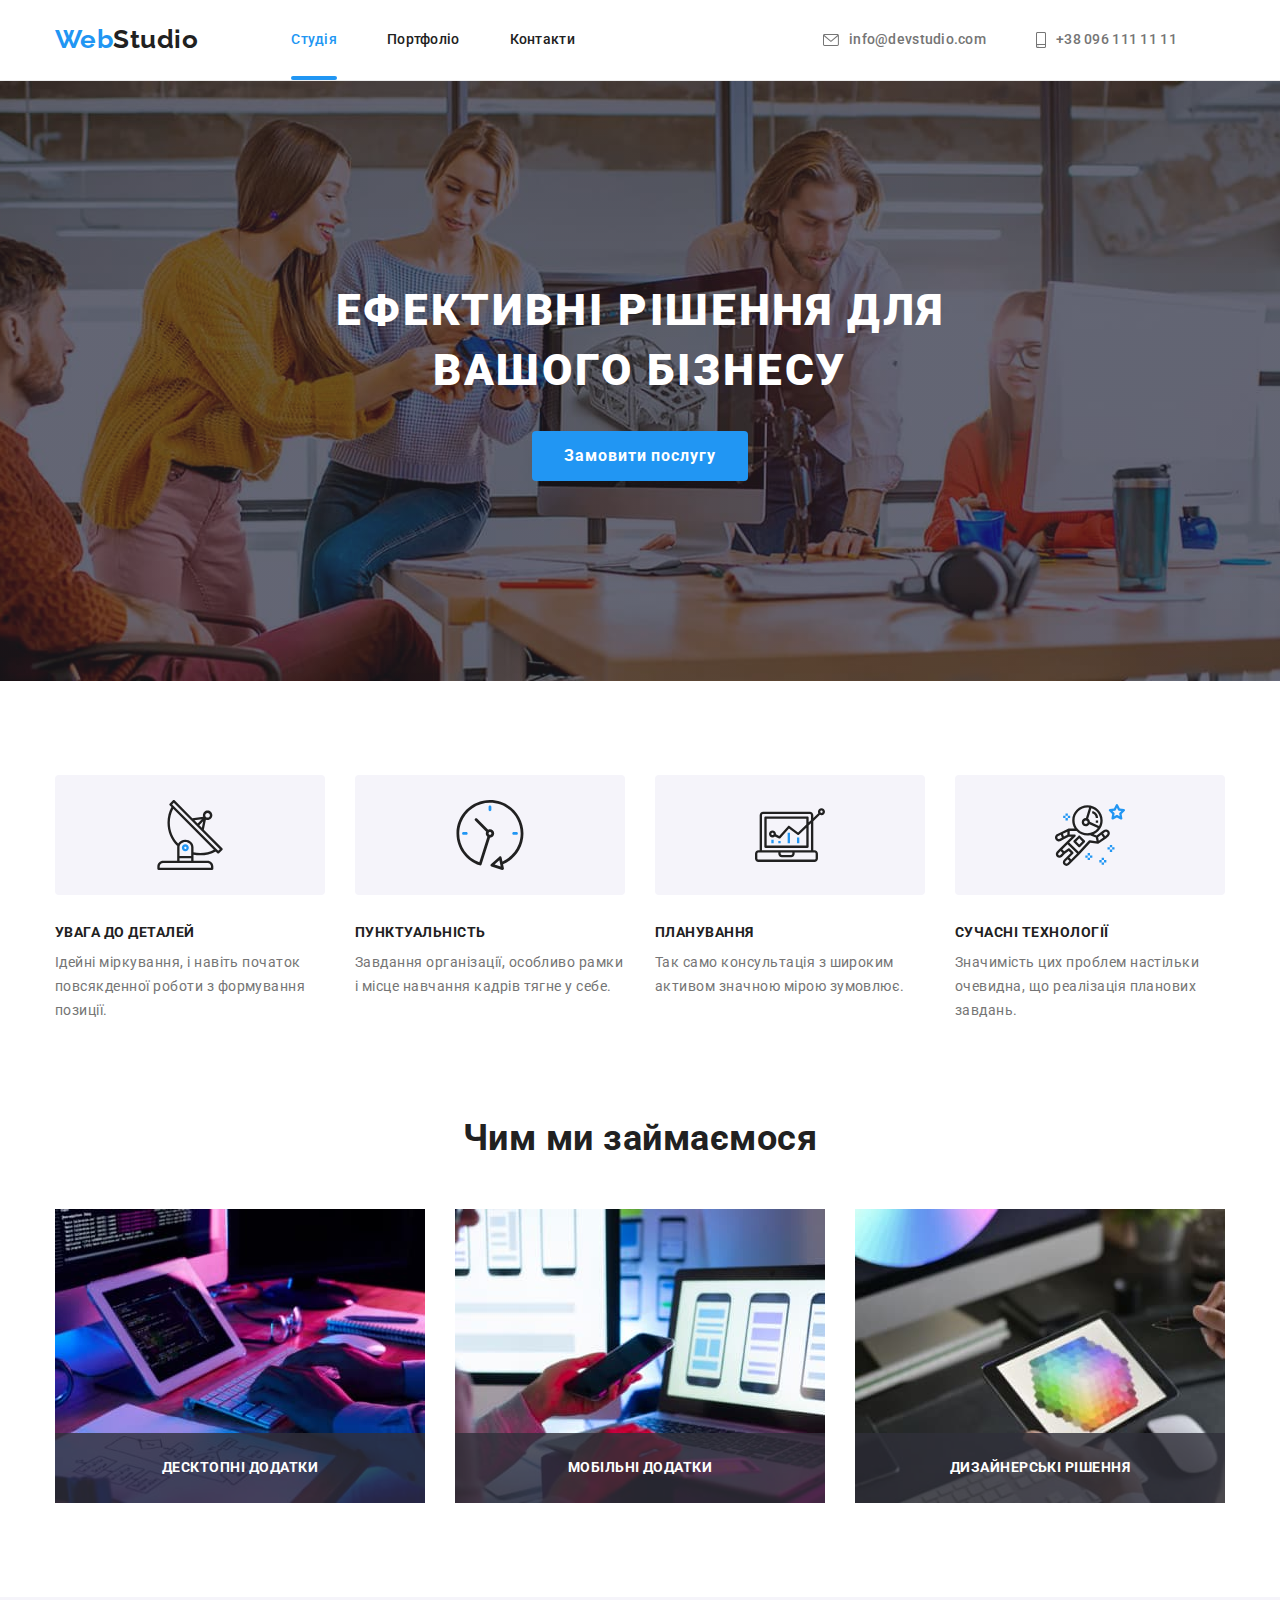
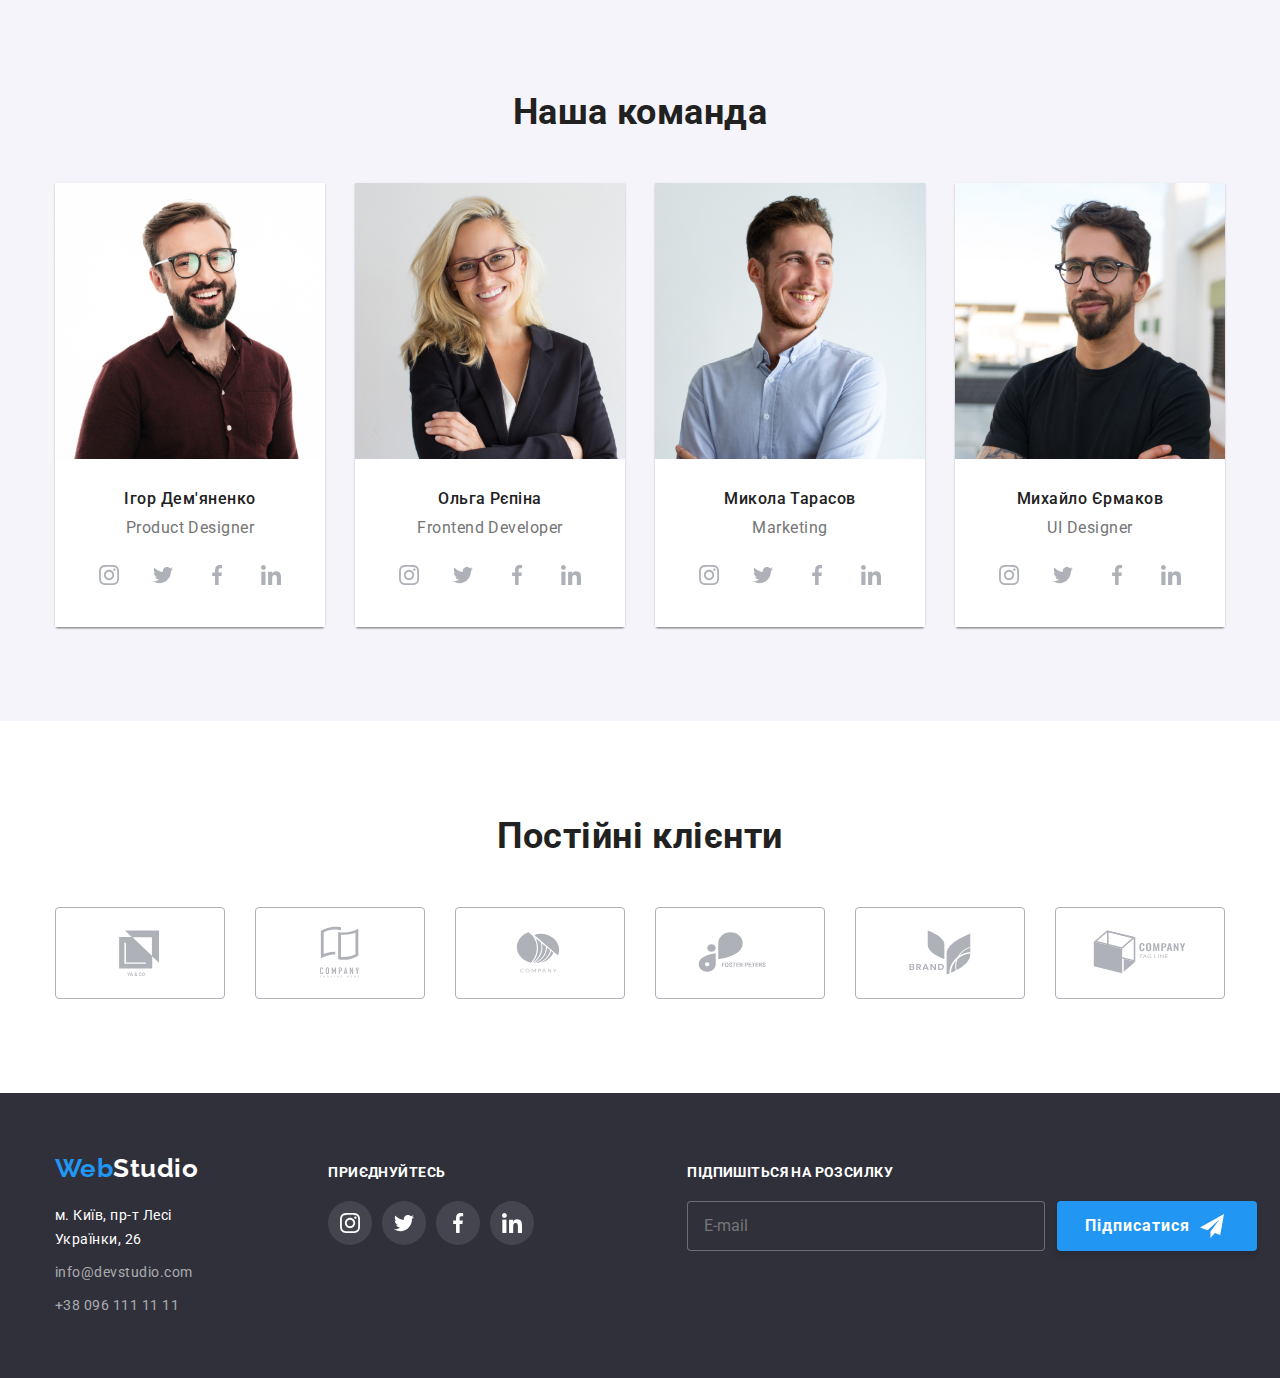
==== commit 50c59a2f: "add footer" ====
--- a/index.html
+++ b/index.html
@@ -73,25 +73,46 @@
         <div class="advantages__container">
           <h2 class="visually-hidden">Наші переваги</h2>
           <ul class="advantages__list">
-            <li class="advantages__item advantages__item--antenna">
+            <li class="advantages__item">
+              <div class="advantages__icon">
+                <svg width="70" height="70">
+                  <use href="./images/icons.svg#icon-antenna"></use>
+                </svg>
+              </div>
+
               <h3 class="advantages__subtitle">Увага до деталей</h3>
               <p class="advantages__text">
                 Ідейні міркування, і навіть початок повсякденної роботи з формування позиції.
               </p>
             </li>
-            <li class="advantages__item advantages__item--clock">
+            <li class="advantages__item">
+              <div class="advantages__icon">
+                <svg width="70" height="70">
+                  <use href="./images/icons.svg#icon-clock"></use>
+                </svg>
+              </div>
               <h3 class="advantages__subtitle">Пунктуальність</h3>
               <p class="advantages__text">
                 Завдання організації, особливо рамки і місце навчання кадрів тягне у себе.
               </p>
             </li>
-            <li class="advantages__item advantages__item--diagram">
+            <li class="advantages__item">
+              <div class="advantages__icon">
+                <svg width="70" height="70">
+                  <use href="./images/icons.svg#icon-diagram"></use>
+                </svg>
+              </div>
               <h3 class="advantages__subtitle">Планування</h3>
               <p class="advantages__text">
                 Так само консультація з широким активом значною мірою зумовлює.
               </p>
             </li>
-            <li class="advantages__item advantages__item--astronaut">
+            <li class="advantages__item">
+              <div class="advantages__icon">
+                <svg width="70" height="70">
+                  <use href="./images/icons.svg#icon-astronaut"></use>
+                </svg>
+              </div>
               <h3 class="advantages__subtitle">Сучасні технології</h3>
               <p class="advantages__text">
                 Значимість цих проблем настільки очевидна, що реалізація планових завдань.
--- a/css/main.min.css
+++ b/css/main.min.css
@@ -1 +1 @@
-:root{--primary-text-color: #757575;--title-text-color: #212121;--primary-text-footer: rgba(255, 255, 255, 0.6);--accent-color: #2196f3;--primary-white-color: #ffffff;--primary-background-footer: #2f303a;--filter-background: #f5f4fa;--primary-icon-color: #afb1b8;--item-set-gap: 30px;--icon-set-gap: 10px;--transition-time: cubic-bezier(0.4, 0, 0.2, 1)}body{background-color:var(--primary-white-color);color:var(--primary-text-color);font-family:"Roboto",sans-serif;letter-spacing:.03em;margin:0}h1,h2,h3,h4,h5,h6,p{margin:0}ul{list-style:none;margin:0;padding:0}img{display:block;max-width:100%;margin:auto}.section{padding-top:94px;padding-bottom:94px}.title{color:var(--title-text-color);font-weight:700;font-size:36px;line-height:1.17;text-align:center;margin-bottom:50px}.visually-hidden{position:absolute;white-space:nowrap;width:1px;height:1px;overflow:hidden;border:0;padding:0;clip:rect(0 0 0 0);-webkit-clip-path:inset(50%);clip-path:inset(50%);margin:-1px}.primary__button{font-family:inherit;color:var(--primary-white-color);background-color:var(--accent-color);border-radius:4px;border-style:none;font-weight:700;font-size:16px;line-height:1.88;letter-spacing:.06em;cursor:pointer;display:-webkit-box;display:-ms-flexbox;display:flex;margin:0 auto;-webkit-box-pack:center;-ms-flex-pack:center;justify-content:center;padding:10px 32px;-webkit-transition:background-color 250ms var(--transition-time),-webkit-box-shadow 250ms var(--transition-time);transition:background-color 250ms var(--transition-time),-webkit-box-shadow 250ms var(--transition-time);transition:background-color 250ms var(--transition-time),box-shadow 250ms var(--transition-time);transition:background-color 250ms var(--transition-time),box-shadow 250ms var(--transition-time),-webkit-box-shadow 250ms var(--transition-time)}.primary__button:hover,.primary__button:focus{background-color:#188ce8;-webkit-box-shadow:0px 4px 4px rgba(0,0,0,.15);box-shadow:0px 4px 4px rgba(0,0,0,.15)}.primary__button--size{width:200px;height:50px}.backdrop{position:fixed;z-index:1;top:0;left:0;width:100%;height:100%;background-color:rgba(0,0,0,.25);opacity:1;visibility:visible;-webkit-transition:opacity 250ms var(--transition-time),visibility 250ms var(--transition-time);transition:opacity 250ms var(--transition-time),visibility 250ms var(--transition-time)}.backdrop.is-hidden{opacity:0;visibility:hidden;pointer-events:none}.backdrop.is-hidden .modal{-webkit-transform:translate(-50%, -50%) scale(0.5);transform:translate(-50%, -50%) scale(0.5)}.close__button{position:absolute;right:8px;top:8px;width:30px;height:30px;background-color:var(--primary-white-color);border:1px solid rgba(0,0,0,.1019607843);border-radius:50%;content:"";cursor:pointer}.close__icon{position:absolute;top:5px;left:5px;fill:currentColor;-webkit-transition:fill 250ms var(--transition-time);transition:fill 250ms var(--transition-time)}.close__button:hover .close__icon{fill:var(--accent-color)}.checkbox{margin-bottom:30px}.checkbox__input{-webkit-appearance:none;-moz-appearance:none;appearance:none;position:absolute;top:4px;left:3px}.checkbox__label{position:relative;font-size:14px;line-height:1.71;cursor:pointer;display:-webkit-box;display:-ms-flexbox;display:flex;-webkit-box-orient:horizontal;-webkit-box-direction:normal;-ms-flex-direction:row;flex-direction:row;-webkit-box-pack:center;-ms-flex-pack:center;justify-content:center;-webkit-box-align:center;-ms-flex-align:center;align-items:center;gap:7px}.checkbox__link{color:var(--accent-color)}.checkbox__icon{position:relative;cursor:pointer;width:16px;height:15px;border:2px solid var(--title-text-color);border-radius:2px}.check__icon{position:absolute;top:-2px;left:-2px;color:inherit;border-radius:2px;opacity:0;-webkit-transition:background-color 250ms var(--transition-time),fill 250ms var(--transition-time),opacity 250ms var(--transition-time);transition:background-color 250ms var(--transition-time),fill 250ms var(--transition-time),opacity 250ms var(--transition-time)}.checkbox__input:checked+.check__icon{background-color:var(--accent-color);fill:var(--primary-white-color);opacity:1}.modal{position:absolute;top:50%;left:50%;-webkit-transform:translate(-50%, -50%) scale(1);transform:translate(-50%, -50%) scale(1);min-width:528px;min-height:581px;padding:40px;background-color:var(--primary-white-color);-webkit-transition:-webkit-transform 250ms var(--transition-time);transition:-webkit-transform 250ms var(--transition-time);transition:transform 250ms var(--transition-time);transition:transform 250ms var(--transition-time), -webkit-transform 250ms var(--transition-time)}.modal__menu{display:-webkit-box;display:-ms-flexbox;display:flex;-webkit-box-orient:vertical;-webkit-box-direction:normal;-ms-flex-direction:column;flex-direction:column}.modal__title{font-size:20px;line-height:1.15;color:var(--title-text-color);text-align:center;margin-bottom:12px}.modal__control{position:relative;margin-bottom:10px}.modal__label{letter-spacing:.01em;line-height:1.17;font-size:12px;color:var(--primary-text-color);margin-bottom:4px}.modal__input{width:100%;padding:11px 11px 11px 33px;border:1px solid rgba(33,33,33,.2);border-radius:4px;outline:none;-webkit-transition:border-color 250ms var(--transition-time);transition:border-color 250ms var(--transition-time)}.modal__input:focus{border-color:var(--accent-color)}.modal__icon{position:absolute;left:15px;top:50%;-webkit-transform:translateY(-50%);transform:translateY(-50%);fill:#000;-webkit-transition:fill 250ms var(--transition-time);transition:fill 250ms var(--transition-time)}.modal__control:focus-within .modal__icon{fill:var(--accent-color)}.modal__textarea{width:100%;height:120px;padding:12px 16px;border:1px solid rgba(33,33,33,.2);border-radius:4px;outline:none;margin-bottom:20px;resize:none}.modal__textarea:focus{border-color:var(--accent-color)}.textarea{margin-bottom:4px}.modal__textarea::-webkit-input-placeholder{color:rgba(117,117,117,.5);font-size:12px;line-height:1.17;letter-spacing:.01em}.modal__textarea::-moz-placeholder{color:rgba(117,117,117,.5);font-size:12px;line-height:1.17;letter-spacing:.01em}.modal__textarea:-ms-input-placeholder{color:rgba(117,117,117,.5);font-size:12px;line-height:1.17;letter-spacing:.01em}.modal__textarea::-ms-input-placeholder{color:rgba(117,117,117,.5);font-size:12px;line-height:1.17;letter-spacing:.01em}.modal__textarea::placeholder{color:rgba(117,117,117,.5);font-size:12px;line-height:1.17;letter-spacing:.01em}.network__list{display:-webkit-box;display:-ms-flexbox;display:flex;gap:var(--icon-set-gap);-webkit-box-align:center;-ms-flex-align:center;align-items:center;-webkit-box-pack:center;-ms-flex-pack:center;justify-content:center}.network__link{display:-webkit-box;display:-ms-flexbox;display:flex;width:44px;height:44px;border-radius:50%;background-color:var(--primary-white-color);fill:var(--primary-icon-color);-webkit-box-pack:center;-ms-flex-pack:center;justify-content:center;-webkit-box-align:center;-ms-flex-align:center;align-items:center;-webkit-transition:fill 250ms var(--transition-time),background-color 250ms var(--transition-time);transition:fill 250ms var(--transition-time),background-color 250ms var(--transition-time)}.network__link:focus,.network__link:hover{fill:var(--primary-white-color);background-color:var(--accent-color)}.network__icon--color{fill:var(--primary-white-color)}.network__link--color{background-color:rgba(255,255,255,.1)}.advantages{padding-top:60px;padding-bottom:60px}@media(min-width: 1200px){.advantages{max-width:1200px;padding:94px 0;margin:0 auto}}.advantages__container{padding-left:15px;padding-right:15px;margin-left:auto;margin-right:auto}@media(min-width: 480px){.advantages__container{width:480px}}@media(min-width: 768px){.advantages__container{width:768px}}@media(min-width: 1200px){.advantages__container{width:1200px}}.advantages__list{display:-webkit-box;display:-ms-flexbox;display:flex;-webkit-box-orient:vertical;-webkit-box-direction:normal;-ms-flex-direction:column;flex-direction:column;gap:var(--item-set-gap)}@media(min-width: 768px){.advantages__list{-webkit-box-orient:horizontal;-webkit-box-direction:normal;-ms-flex-direction:row;flex-direction:row;-ms-flex-wrap:wrap;flex-wrap:wrap}}.advantages__item{text-align:left}@media(min-width: 480px){.advantages__item{width:450px}}@media(min-width: 768px){.advantages__item{width:354px}}@media(min-width: 1200px){.advantages__item{width:270px}}.advantages__item::before{content:"";display:block;height:120px;background-color:var(--filter-background);margin-bottom:30px;background-position:center;background-repeat:no-repeat;border-radius:4px;margin-left:auto;margin-right:auto}@media(min-width: 1200px){.advantages__item::before{height:120px}}.advantages__item--antenna::before{background-image:url(../images/antenna.svg)}.advantages__item--clock::before{background-image:url(../images/clock.svg)}.advantages__item--diagram::before{background-image:url(../images/diagram.svg)}.advantages__item--astronaut::before{background-image:url(../images/astronaut.svg)}.advantages__title{visibility:hidden;color:var(--title-text-color)}.advantages__subtitle{color:var(--title-text-color);font-weight:700;font-size:14px;line-height:1.14;text-transform:uppercase;margin-bottom:10px;text-align:center}@media(min-width: 768px){.advantages__subtitle{text-align:left}}.advantages__text{color:var(--primary-text-color);font-size:14px;line-height:1.71}.clients{padding-top:60px;padding-bottom:60px}@media(min-width: 1200px){.clients{padding-top:94px;padding-bottom:94px}}.clients__container{padding-left:15px;padding-right:15px;margin-left:auto;margin-right:auto}@media(min-width: 480px){.clients__container{width:480px}}@media(min-width: 768px){.clients__container{width:768px}}@media(min-width: 1200px){.clients__container{width:1200px}}.clients__list{gap:var(--item-set-gap);-ms-flex-wrap:wrap;flex-wrap:wrap;-webkit-box-pack:center;-ms-flex-pack:center;justify-content:center}@media(min-width: 480px){.clients__list{display:-webkit-box;display:-ms-flexbox;display:flex;width:480px}}@media(min-width: 768px){.clients__list{width:768px}}@media(min-width: 1200px){.clients__list{width:1200px}}.clients__item{display:-webkit-box;display:-ms-flexbox;display:flex;-webkit-box-pack:center;-ms-flex-pack:center;justify-content:center;-webkit-box-align:center;-ms-flex-align:center;align-items:center}.clients__icon{fill:var(--primary-icon-color);-webkit-transition:fill 250ms var(--transition-time);transition:fill 250ms var(--transition-time)}.clients__link{max-width:170px;width:100%;height:92px;padding:16px 32px;display:-webkit-box;display:-ms-flexbox;display:flex;border:1px solid var(--primary-icon-color);border-radius:4px;-webkit-box-align:center;-ms-flex-align:center;align-items:center;-webkit-box-pack:center;-ms-flex-pack:center;justify-content:center;fill:var(--primary-icon-color);-webkit-transition:fill 250ms var(--transition-time),border 250ms var(--transition-time);transition:fill 250ms var(--transition-time),border 250ms var(--transition-time)}.clients__link:focus,.clients__link:hover{border:1px solid var(--accent-color)}.clients__link:hover .clients__icon,.clients__link:focus .clients__icon{fill:var(--accent-color)}.footer{background-color:var(--primary-background-footer);padding-top:60px;padding-bottom:60px}.footer__container{padding-left:15px;padding-right:15px;margin-left:auto;margin-right:auto;display:-webkit-box;display:-ms-flexbox;display:flex;-webkit-box-orient:vertical;-webkit-box-direction:normal;-ms-flex-direction:column;flex-direction:column;-webkit-box-align:center;-ms-flex-align:center;align-items:center;gap:60px}@media(min-width: 480px){.footer__container{max-width:480px}}@media(min-width: 768px){.footer__container{max-width:768px}}@media(min-width: 1200px){.footer__container{max-width:1200px;-webkit-box-orient:horizontal;-webkit-box-direction:normal;-ms-flex-direction:row;flex-direction:row;-webkit-box-align:baseline;-ms-flex-align:baseline;align-items:baseline;margin:0 auto;padding-left:15px;padding-right:15px}}.footer__contacts{display:-webkit-box;display:-ms-flexbox;display:flex;-webkit-box-orient:vertical;-webkit-box-direction:normal;-ms-flex-direction:column;flex-direction:column;-webkit-box-align:center;-ms-flex-align:center;align-items:center;text-align:center}@media(min-width: 1200px){.footer__contacts{display:block;margin-right:70px;text-align:left}}.footer__logo{font-family:"Raleway",sans-serif;color:var(--accent-color);-webkit-text-decoration-line:none;text-decoration-line:none;font-weight:700;font-size:26px;line-height:1.19;display:-webkit-box;display:-ms-flexbox;display:flex}.footer__logo--studio{color:var(--primary-white-color);margin-bottom:20px}@media(min-width: 1200px){.footer__social{margin-right:93px}}.footer__subtitle{color:var(--primary-white-color);font-weight:700;font-size:14px;line-height:1.14;text-transform:uppercase;letter-spacing:.03em;margin-bottom:20px;display:block;text-align:center}@media(min-width: 1200px){.footer__subtitle{text-align:left}}.address__list{display:-webkit-box;display:-ms-flexbox;display:flex;-webkit-box-orient:vertical;-webkit-box-direction:normal;-ms-flex-direction:column;flex-direction:column;gap:9px}.address__map{color:var(--primary-white-color);-webkit-text-decoration-line:none;text-decoration-line:none;font-style:normal;font-size:14px;line-height:1.71}.address__link{color:var(--primary-text-footer);font-style:normal;font-size:14px;line-height:1.71;-webkit-text-decoration-line:none;text-decoration-line:none;-webkit-transition:color 250ms var(--transition-time);transition:color 250ms var(--transition-time)}.address__link:focus,.address__link:hover{color:var(--accent-color)}.subscription__label{color:var(--primary-white-color);font-weight:700;font-size:14px;line-height:1.14;text-transform:uppercase;letter-spacing:.03em;margin-bottom:20px;display:block;text-align:center}@media(min-width: 1200px){.subscription__label{text-align:left}}@media(min-width: 1200px){.subscription__sending{-webkit-box-orient:horizontal;-webkit-box-direction:normal;-ms-flex-direction:row;flex-direction:row;-webkit-box-align:center;-ms-flex-align:center;align-items:center}}.subscription__input{width:400px;margin-bottom:20px;height:50px;border:1px solid rgba(255,255,255,.3);border-radius:4px;background-color:var(--primary-background-footer);color:var(--primary-white-color);padding:15px 16px;outline:none}@media(min-width: 1200px){.subscription__input{width:358px}}.subscription__input:focus{border-color:var(--accent-color)}.subscription__button{font-family:inherit;color:var(--primary-white-color);background-color:var(--accent-color);border-color:var(--accent-color);border-radius:4px;border-style:none;font-weight:700;font-size:16px;line-height:1.88;letter-spacing:.06em;cursor:pointer;padding:10px 28px;-webkit-box-shadow:0px 4px 4px rgba(0,0,0,.15);box-shadow:0px 4px 4px rgba(0,0,0,.15);display:-webkit-box;display:-ms-flexbox;display:flex;gap:10px;-webkit-box-orient:horizontal;-webkit-box-direction:normal;-ms-flex-direction:row;flex-direction:row;-webkit-box-align:center;-ms-flex-align:center;align-items:center;width:200px;height:50px;margin-left:auto;margin-right:auto;fill:var(--primary-white-color);-webkit-transition:background-color 250ms var(--transition-time),border-color 250ms var(--transition-time);transition:background-color 250ms var(--transition-time),border-color 250ms var(--transition-time)}.subscription__button:hover{border-color:#188ce8;background-color:#188ce8}.subscription__icon{display:-webkit-box;display:-ms-flexbox;display:flex;-webkit-box-orient:horizontal;-webkit-box-direction:normal;-ms-flex-direction:row;flex-direction:row;-webkit-box-align:center;-ms-flex-align:center;align-items:center}.gallery__list{list-style-type:none;display:-webkit-box;display:-ms-flexbox;display:flex;-ms-flex-wrap:wrap;flex-wrap:wrap;gap:var(--item-set-gap)}.gallery__link{-webkit-text-decoration-line:none;text-decoration-line:none;display:-webkit-box;display:-ms-flexbox;display:flex;-webkit-box-orient:vertical;-webkit-box-direction:normal;-ms-flex-direction:column;flex-direction:column;-webkit-transition:-webkit-box-shadow 250ms var(--transition-time);transition:-webkit-box-shadow 250ms var(--transition-time);transition:box-shadow 250ms var(--transition-time);transition:box-shadow 250ms var(--transition-time), -webkit-box-shadow 250ms var(--transition-time)}.gallery__link:focus,.gallery__link:hover{-webkit-box-shadow:0px 1px 1px rgba(0,0,0,.12),0px 4px 4px rgba(0,0,0,.06),1px 4px 6px rgba(0,0,0,.16);box-shadow:0px 1px 1px rgba(0,0,0,.12),0px 4px 4px rgba(0,0,0,.06),1px 4px 6px rgba(0,0,0,.16);outline:none}.gallery__item{display:-webkit-box;display:-ms-flexbox;display:flex;-webkit-box-orient:vertical;-webkit-box-direction:normal;-ms-flex-direction:column;flex-direction:column;padding:20px 24px;border-bottom:1px solid #eee;border-right:1px solid #eee;border-left:1px solid #eee}.gallery__title{color:var(--title-text-color);font-weight:700;font-size:18px;line-height:2;text-align:left;letter-spacing:.06em;margin-bottom:4px}.gallery__text{color:var(--primary-text-color);font-size:16px;line-height:1.88;text-align:left}.gallery__text--hidden{position:absolute;font-size:18px;line-height:1.56;color:var(--primary-white-color);background-color:rgba(33,150,243,.9);display:-webkit-box;display:-ms-flexbox;display:flex;-webkit-box-align:start;-ms-flex-align:start;align-items:flex-start;-webkit-box-pack:center;-ms-flex-pack:center;justify-content:center;top:0;left:0;height:100%;padding-left:47px;padding-right:47px;padding-top:34px;-webkit-transform:translateY(100%);transform:translateY(100%);-webkit-transition:-webkit-transform 250ms var(--transition-time);transition:-webkit-transform 250ms var(--transition-time);transition:transform 250ms var(--transition-time);transition:transform 250ms var(--transition-time), -webkit-transform 250ms var(--transition-time)}.gallery__overflow{position:relative;overflow:hidden}.gallery__link:hover .gallery__text--hidden,.gallery__link:focus .gallery__text--hidden{-webkit-transform:translateX(0);transform:translateX(0)}.header{border-bottom:1px solid #ececec}.header__container{padding-left:15px;padding-right:15px;margin-left:auto;margin-right:auto;display:-webkit-box;display:-ms-flexbox;display:flex;-ms-flex-line-pack:justify;align-content:space-between}@media(min-width: 480px){.header__container{width:480px}}@media(min-width: 768px){.header__container{width:768px}}@media(min-width: 1200px){.header__container{width:1200px;padding:0 15px;margin:0 auto}}.header__logo{font-family:"Raleway",sans-serif;color:var(--accent-color);font-weight:700;font-size:24px;line-height:1.17;-webkit-text-decoration-line:none;text-decoration-line:none}@media(min-width: 768px){.header__logo{padding-top:24px;padding-bottom:25px;margin-right:93px;font-size:26px;line-height:1.19;padding-top:24px;padding-bottom:25px;margin-right:93px}}.header__logo--studio{color:var(--title-text-color)}.header__nav{display:-webkit-box;display:-ms-flexbox;display:flex}@media(min-width: 1200px){.header__nav{margin-right:93px}}.header__menu{max-width:768px;width:100%;padding:0;margin:0;display:-webkit-box;display:-ms-flexbox;display:flex;-webkit-box-align:center;-ms-flex-align:center;align-items:center}@media(max-width: 768px){.header__menu{-webkit-box-pack:justify;-ms-flex-pack:justify;justify-content:space-between}}.header__burger-menu{background-color:var(--primary-white-color);border:none;padding:0}@media(min-width: 768px){.header__burger-menu{display:none}}.header__list{display:none}@media(min-width: 768px){.header__list{display:-webkit-box;display:-ms-flexbox;display:flex;-webkit-box-align:center;-ms-flex-align:center;align-items:center;padding:0;margin:0}}.header__item{display:-webkit-box;display:-ms-flexbox;display:flex;-ms-flex-line-pack:center;align-content:center}.header__item:not(:last-child){margin-right:50px}.header__link{color:var(--title-text-color);-webkit-text-decoration-line:none;text-decoration-line:none;font-weight:500;font-size:14px;line-height:1.14;letter-spacing:.02em;padding-top:32px;padding-bottom:32px;-webkit-transition:color 250ms var(--transition-time);transition:color 250ms var(--transition-time);position:relative}.header__link:hover,.header__link:focus{color:var(--accent-color)}.header__link.current::after{content:"";position:absolute;width:100%;height:4px;background-color:var(--accent-color);border-radius:2px;bottom:0;right:0px}.header__link.current{color:var(--accent-color)}.header-contacts__list{display:none}@media(min-width: 768px){.header-contacts__list{display:-webkit-box;display:-ms-flexbox;display:flex;-webkit-box-align:center;-ms-flex-align:center;align-items:center;padding:0;margin:0}}.header-contacts__item{display:-webkit-box;display:-ms-flexbox;display:flex;-ms-flex-line-pack:center;align-content:center;-webkit-box-pack:center;-ms-flex-pack:center;justify-content:center}.header-contacts__icon{margin-right:10px}.header-contacts__item:not(:last-child){margin-right:50px}.header-contacts__link{color:var(--primary-text-color);-webkit-text-decoration-line:none;text-decoration-line:none;font-weight:500;font-size:14px;line-height:1.14;letter-spacing:.02em;padding-top:32px;padding-bottom:32px;fill:var(--primary-text-color);display:-webkit-box;display:-ms-flexbox;display:flex;-webkit-box-align:center;-ms-flex-align:center;align-items:center;-webkit-box-pack:center;-ms-flex-pack:center;justify-content:center;-webkit-transition:color 250ms var(--transition-time),fill 250ms var(--transition-time);transition:color 250ms var(--transition-time),fill 250ms var(--transition-time)}.header-contacts__link:focus,.header-contacts__link:hover{color:var(--accent-color);fill:var(--accent-color)}.hero{background-color:var(--primary-background-footer);display:-webkit-box;display:-ms-flexbox;display:flex;-webkit-box-orient:vertical;-webkit-box-direction:normal;-ms-flex-direction:column;flex-direction:column;-webkit-box-align:center;-ms-flex-align:center;align-items:center;padding:118px 15px;max-width:480px;width:100%;height:100%;margin:0 auto;background-image:-webkit-gradient(linear, left top, right top, from(rgba(47, 48, 58, 0.4)), to(rgba(47, 48, 58, 0.4))),url(../../images/hero-480.jpg);background-image:linear-gradient(to right, rgba(47, 48, 58, 0.4), rgba(47, 48, 58, 0.4)),url(../../images/hero-480.jpg);background-repeat:no-repeat;background-position:center;background-size:cover}@media(min-device-pixel-ratio: 2),(-webkit-min-device-pixel-ratio: 2),(min-resolution: 192dpi),(min-resolution: 2dppx){.hero{background-image:url "../../images/hero-480@2x.jpg"}}@media(min-width: 768px){.hero{max-width:768px;background-image:-webkit-gradient(linear, left top, right top, from(rgba(47, 48, 58, 0.4)), to(rgba(47, 48, 58, 0.4))),url(../../images/hero-768.jpg);background-image:linear-gradient(to right, rgba(47, 48, 58, 0.4), rgba(47, 48, 58, 0.4)),url(../../images/hero-768.jpg)}}@media(min-width: 768px)and (min-device-pixel-ratio: 2),(min-width: 768px)and (-webkit-min-device-pixel-ratio: 2),(min-width: 768px)and (min-resolution: 192dpi),(min-width: 768px)and (min-resolution: 2dppx){.hero{background-image:url "../../images/hero-768@2x.jpg"}}@media(min-width: 1200px){.hero{max-width:1600px;padding-top:200px;padding-bottom:200px;background-image:-webkit-gradient(linear, left top, right top, from(rgba(47, 48, 58, 0.4)), to(rgba(47, 48, 58, 0.4))),url(../../images/hero-1600.jpg);background-image:linear-gradient(to right, rgba(47, 48, 58, 0.4), rgba(47, 48, 58, 0.4)),url(../../images/hero-1600.jpg)}}@media(min-width: 1200px)and (min-device-pixel-ratio: 2),(min-width: 1200px)and (-webkit-min-device-pixel-ratio: 2),(min-width: 1200px)and (min-resolution: 192dpi),(min-width: 1200px)and (min-resolution: 2dppx){.hero{background-image:url "../../images/hero-1600@2x.jpg"}}.hero__container{padding-left:15px;padding-right:15px;margin-left:auto;margin-right:auto}@media(min-width: 480px){.hero__container{width:480px}}@media(min-width: 768px){.hero__container{width:768px;margin:0 auto;padding-left:15px;padding-right:15px}}@media(min-width: 1200px){.hero__container{width:1200px}}.hero__title{color:var(--primary-white-color);font-weight:900;font-size:26px;line-height:1.62;text-align:center;letter-spacing:.06em;text-transform:uppercase;display:-webkit-box;display:-ms-flexbox;display:flex;margin-bottom:30px;margin-right:auto;margin-left:auto}@media(min-width: 1200px){.hero__title{width:696px;font-size:44px;line-height:1.36}}.mobile-menu{position:fixed;top:0;left:0;-webkit-transform:translateX(200%);transform:translateX(200%);max-width:480px;width:100%;height:100%;background-color:var(--primary-white-color);padding:48px 40px;z-index:1;-webkit-transition:-webkit-transform .2s;transition:-webkit-transform .2s;transition:transform .2s;transition:transform .2s, -webkit-transform .2s}@media(min-width: 768px){.mobile-menu{display:none}}.mobile-menu.is-open{-webkit-transform:translateX(0);transform:translateX(0)}.mobile-menu__close-button{background-color:var(--primary-white-color);border:none;position:absolute;top:10px;right:15px;cursor:pointer;display:-webkit-box;display:-ms-flexbox;display:flex;-ms-flex-line-pack:center;align-content:center;padding:0;fill:var(--primary-text-color)}.mobile-menu__close-button:hover,.mobile-menu__close-button:focus{fill:var(--accent-color)}.mobile-menu__nav{display:-webkit-box;display:-ms-flexbox;display:flex;-webkit-box-orient:vertical;-webkit-box-direction:normal;-ms-flex-direction:column;flex-direction:column}.mobile-menu__item:not(:last-child){margin-bottom:32px}.mobile-menu__item:last-child{margin-bottom:302px}.mobile-menu__link{text-decoration:none;color:var(--title-text-color);font-size:40px;font-weight:500}.mobile-menu__link:hover,.mobile-menu__link:focus{color:var(--accent-color)}.mobile-network__list{display:-webkit-box;display:-ms-flexbox;display:flex}.mobile-network__item{padding:1px 10px}.mobile-network__item:not(:last-child){border-right:1px solid rgba(33,33,33,.2)}.mobile-network__item:first-child{padding-left:0px}.mobile-network__link{text-decoration:none;color:var(--accent-color);font-weight:500;font-size:18px;line-height:1.22;letter-spacing:.02em;cursor:pointer}.mobile-contacts__list{display:-webkit-box;display:-ms-flexbox;display:flex;-webkit-box-orient:vertical;-webkit-box-direction:normal;-ms-flex-direction:column;flex-direction:column;gap:32px}.mobile-contacts__list :last-child{margin-bottom:64px}.mobile-contacts__link{text-decoration:none;color:var(--primary-text-color);font-weight:500;font-size:24px}.mobile-contacts__link:hover,.mobile-contacts__link:focus{color:var(--accent-color)}.portfolio{padding-top:94px;padding-bottom:94px}.portfolio__container{max-width:768px;width:100%;margin:0 auto}@media(min-width: 768px){.portfolio__container{max-width:768px;margin:0 auto;padding-left:15px;padding-right:15px}}@media(min-width: 1200px){.portfolio__container{max-width:1200px}}.portfolio__list{display:-webkit-box;display:-ms-flexbox;display:flex;-webkit-box-pack:center;-ms-flex-pack:center;justify-content:center;-webkit-box-align:center;-ms-flex-align:center;align-items:center;-ms-flex-wrap:wrap;flex-wrap:wrap;gap:8px;margin-bottom:50px}.portfolio__buttons{color:var(--title-text-color);background-color:var(--filter-background);-webkit-text-decoration-line:none;text-decoration-line:none;border-color:var(--filter-background);border-radius:4px;border-style:none;font-family:inherit;font-weight:500;font-size:16px;line-height:1.63;cursor:pointer;padding:6px 22px;-webkit-transition:color 250ms var(--transition-time),background-color 250ms var(--transition-time),border-color 250ms var(--transition-time),-webkit-box-shadow 250ms var(--transition-time);transition:color 250ms var(--transition-time),background-color 250ms var(--transition-time),border-color 250ms var(--transition-time),-webkit-box-shadow 250ms var(--transition-time);transition:color 250ms var(--transition-time),background-color 250ms var(--transition-time),border-color 250ms var(--transition-time),box-shadow 250ms var(--transition-time);transition:color 250ms var(--transition-time),background-color 250ms var(--transition-time),border-color 250ms var(--transition-time),box-shadow 250ms var(--transition-time),-webkit-box-shadow 250ms var(--transition-time)}.portfolio__buttons:focus,.portfolio__buttons:hover{color:var(--primary-white-color);background-color:var(--accent-color);border-color:var(--accent-color);-webkit-box-shadow:0px 3px 1px rgba(0,0,0,.1),0px 1px 2px rgba(0,0,0,.08),0px 2px 2px rgba(0,0,0,.12);box-shadow:0px 3px 1px rgba(0,0,0,.1),0px 1px 2px rgba(0,0,0,.08),0px 2px 2px rgba(0,0,0,.12)}.profile{background-color:#f5f4fa;padding-top:60px;padding-bottom:60px}@media(min-width: 1200px){.profile{padding-top:94px;padding-bottom:94px}}.profile__container{padding-left:15px;padding-right:15px;margin-left:auto;margin-right:auto}@media(min-width: 480px){.profile__container{width:480px}}@media(min-width: 768px){.profile__container{width:768px}}@media(min-width: 1200px){.profile__container{width:1200px;margin:0 auto}}@media(min-width: 1200px){.profile__card{max-width:270px}}.profile__title{color:var(--title-text-color);font-weight:700;font-size:36px;line-height:1.17;text-align:center;margin-bottom:50px}.profile__background{background-color:var(--primary-white-color);padding:30px}.profile__list{display:-webkit-box;display:-ms-flexbox;display:flex;-webkit-box-orient:vertical;-webkit-box-direction:normal;-ms-flex-direction:column;flex-direction:column;gap:var(--item-set-gap)}@media(min-width: 1200px){.profile__list{max-width:1200px;-webkit-box-orient:horizontal;-webkit-box-direction:normal;-ms-flex-direction:row;flex-direction:row}}.profile__item{display:block;-webkit-box-shadow:0px 1px 3px rgba(0,0,0,.12),0px 1px 1px rgba(0,0,0,.14),0px 2px 1px rgba(0,0,0,.2);box-shadow:0px 1px 3px rgba(0,0,0,.12),0px 1px 1px rgba(0,0,0,.14),0px 2px 1px rgba(0,0,0,.2);border-radius:0px 0px 4px 4px;background-color:var(--primary-white-color)}.profile__subtitle{color:var(--title-text-color);font-weight:500;font-size:16px;line-height:1.19;text-align:center;margin-bottom:10px}.profile__text{color:var(--primary-text-color);font-size:16px;line-height:1.19;text-align:center;margin-bottom:16px}.projects{padding-top:0px;padding-bottom:94px;display:none}@media(min-width: 1200px){.projects{display:block}}.projects__container{max-width:1200px;width:100%;margin:0 auto;padding-left:15px;padding-right:15px}.projects__title{color:var(--title-text-color);font-weight:700;font-size:36px;line-height:1.17;text-align:center;margin-bottom:50px}.projects__list{position:relative;display:-webkit-box;display:-ms-flexbox;display:flex;gap:var(--item-set-gap)}.projects__subtitle{color:var(--primary-white-color);font-weight:700;font-size:14px;line-height:1.14;text-transform:uppercase;background-color:rgba(47,48,58,.8);display:-webkit-box;display:-ms-flexbox;display:flex;-webkit-box-align:center;-ms-flex-align:center;align-items:center;-webkit-box-pack:center;-ms-flex-pack:center;justify-content:center;position:absolute;width:370px;height:70px;bottom:0}/*# sourceMappingURL=main.min.css.map */+:root{--primary-text-color: #757575;--title-text-color: #212121;--primary-text-footer: rgba(255, 255, 255, 0.6);--accent-color: #2196f3;--primary-white-color: #ffffff;--primary-background-footer: #2f303a;--filter-background: #f5f4fa;--primary-icon-color: #afb1b8;--item-set-gap: 30px;--icon-set-gap: 10px;--transition-time: cubic-bezier(0.4, 0, 0.2, 1)}body{background-color:var(--primary-white-color);color:var(--primary-text-color);font-family:"Roboto",sans-serif;letter-spacing:.03em;margin:0}h1,h2,h3,h4,h5,h6,p{margin:0}ul{list-style:none;margin:0;padding:0}img{display:block;max-width:100%;margin:auto}.section{padding-top:94px;padding-bottom:94px}.title{color:var(--title-text-color);font-weight:700;font-size:36px;line-height:1.17;text-align:center;margin-bottom:50px}.visually-hidden{position:absolute;white-space:nowrap;width:1px;height:1px;overflow:hidden;border:0;padding:0;clip:rect(0 0 0 0);-webkit-clip-path:inset(50%);clip-path:inset(50%);margin:-1px}.primary__button{font-family:inherit;color:var(--primary-white-color);background-color:var(--accent-color);border-radius:4px;border-style:none;font-weight:700;font-size:16px;line-height:1.88;letter-spacing:.06em;cursor:pointer;display:-webkit-box;display:-ms-flexbox;display:flex;margin:0 auto;-webkit-box-pack:center;-ms-flex-pack:center;justify-content:center;padding:10px 32px;-webkit-transition:background-color 250ms var(--transition-time),-webkit-box-shadow 250ms var(--transition-time);transition:background-color 250ms var(--transition-time),-webkit-box-shadow 250ms var(--transition-time);transition:background-color 250ms var(--transition-time),box-shadow 250ms var(--transition-time);transition:background-color 250ms var(--transition-time),box-shadow 250ms var(--transition-time),-webkit-box-shadow 250ms var(--transition-time)}.primary__button:hover,.primary__button:focus{background-color:#188ce8;-webkit-box-shadow:0px 4px 4px rgba(0,0,0,.15);box-shadow:0px 4px 4px rgba(0,0,0,.15)}.primary__button--size{width:200px;height:50px}.backdrop{position:fixed;z-index:1;top:0;left:0;width:100%;height:100%;background-color:rgba(0,0,0,.25);opacity:1;visibility:visible;-webkit-transition:opacity 250ms var(--transition-time),visibility 250ms var(--transition-time);transition:opacity 250ms var(--transition-time),visibility 250ms var(--transition-time)}.backdrop.is-hidden{opacity:0;visibility:hidden;pointer-events:none}.backdrop.is-hidden .modal{-webkit-transform:translate(-50%, -50%) scale(0.5);transform:translate(-50%, -50%) scale(0.5)}.close__button{position:absolute;right:8px;top:8px;width:30px;height:30px;background-color:var(--primary-white-color);border:1px solid rgba(0,0,0,.1019607843);border-radius:50%;content:"";cursor:pointer}.close__icon{position:absolute;top:5px;left:5px;fill:currentColor;-webkit-transition:fill 250ms var(--transition-time);transition:fill 250ms var(--transition-time)}.close__button:hover .close__icon{fill:var(--accent-color)}.checkbox{margin-bottom:30px}.checkbox__input{-webkit-appearance:none;-moz-appearance:none;appearance:none;position:absolute;top:4px;left:3px}.checkbox__label{position:relative;font-size:14px;line-height:1.71;cursor:pointer;display:-webkit-box;display:-ms-flexbox;display:flex;-webkit-box-orient:horizontal;-webkit-box-direction:normal;-ms-flex-direction:row;flex-direction:row;-webkit-box-pack:center;-ms-flex-pack:center;justify-content:center;-webkit-box-align:center;-ms-flex-align:center;align-items:center;gap:7px}.checkbox__link{color:var(--accent-color)}.checkbox__icon{position:relative;cursor:pointer;width:16px;height:15px;border:2px solid var(--title-text-color);border-radius:2px}.check__icon{position:absolute;top:-2px;left:-2px;color:inherit;border-radius:2px;opacity:0;-webkit-transition:background-color 250ms var(--transition-time),fill 250ms var(--transition-time),opacity 250ms var(--transition-time);transition:background-color 250ms var(--transition-time),fill 250ms var(--transition-time),opacity 250ms var(--transition-time)}.checkbox__input:checked+.check__icon{background-color:var(--accent-color);fill:var(--primary-white-color);opacity:1}.modal{position:absolute;top:50%;left:50%;-webkit-transform:translate(-50%, -50%) scale(1);transform:translate(-50%, -50%) scale(1);min-width:528px;min-height:581px;padding:40px;background-color:var(--primary-white-color);-webkit-transition:-webkit-transform 250ms var(--transition-time);transition:-webkit-transform 250ms var(--transition-time);transition:transform 250ms var(--transition-time);transition:transform 250ms var(--transition-time), -webkit-transform 250ms var(--transition-time)}.modal__menu{display:-webkit-box;display:-ms-flexbox;display:flex;-webkit-box-orient:vertical;-webkit-box-direction:normal;-ms-flex-direction:column;flex-direction:column}.modal__title{font-size:20px;line-height:1.15;color:var(--title-text-color);text-align:center;margin-bottom:12px}.modal__control{position:relative;margin-bottom:10px}.modal__label{letter-spacing:.01em;line-height:1.17;font-size:12px;color:var(--primary-text-color);margin-bottom:4px}.modal__input{width:100%;padding:11px 11px 11px 33px;border:1px solid rgba(33,33,33,.2);border-radius:4px;outline:none;-webkit-transition:border-color 250ms var(--transition-time);transition:border-color 250ms var(--transition-time)}.modal__input:focus{border-color:var(--accent-color)}.modal__icon{position:absolute;left:15px;top:50%;-webkit-transform:translateY(-50%);transform:translateY(-50%);fill:#000;-webkit-transition:fill 250ms var(--transition-time);transition:fill 250ms var(--transition-time)}.modal__control:focus-within .modal__icon{fill:var(--accent-color)}.modal__textarea{width:100%;height:120px;padding:12px 16px;border:1px solid rgba(33,33,33,.2);border-radius:4px;outline:none;margin-bottom:20px;resize:none}.modal__textarea:focus{border-color:var(--accent-color)}.textarea{margin-bottom:4px}.modal__textarea::-webkit-input-placeholder{color:rgba(117,117,117,.5);font-size:12px;line-height:1.17;letter-spacing:.01em}.modal__textarea::-moz-placeholder{color:rgba(117,117,117,.5);font-size:12px;line-height:1.17;letter-spacing:.01em}.modal__textarea:-ms-input-placeholder{color:rgba(117,117,117,.5);font-size:12px;line-height:1.17;letter-spacing:.01em}.modal__textarea::-ms-input-placeholder{color:rgba(117,117,117,.5);font-size:12px;line-height:1.17;letter-spacing:.01em}.modal__textarea::placeholder{color:rgba(117,117,117,.5);font-size:12px;line-height:1.17;letter-spacing:.01em}.network__list{display:-webkit-box;display:-ms-flexbox;display:flex;gap:var(--icon-set-gap);-webkit-box-align:center;-ms-flex-align:center;align-items:center;-webkit-box-pack:center;-ms-flex-pack:center;justify-content:center}.network__link{display:-webkit-box;display:-ms-flexbox;display:flex;width:44px;height:44px;border-radius:50%;background-color:var(--primary-white-color);fill:var(--primary-icon-color);-webkit-box-pack:center;-ms-flex-pack:center;justify-content:center;-webkit-box-align:center;-ms-flex-align:center;align-items:center;-webkit-transition:fill 250ms var(--transition-time),background-color 250ms var(--transition-time);transition:fill 250ms var(--transition-time),background-color 250ms var(--transition-time)}.network__link:focus,.network__link:hover{fill:var(--primary-white-color);background-color:var(--accent-color)}.network__icon--color{fill:var(--primary-white-color)}.network__link--color{background-color:rgba(255,255,255,.1)}.advantages{padding-top:60px;padding-bottom:60px}@media(min-width: 1200px){.advantages{padding-top:94px;padding-bottom:94px;margin:0 auto}}.advantages__container{padding-left:15px;padding-right:15px;margin-left:auto;margin-right:auto}@media(min-width: 480px){.advantages__container{width:480px}}@media(min-width: 768px){.advantages__container{width:768px}}@media(min-width: 1200px){.advantages__container{width:1200px}}.advantages__list{display:-webkit-box;display:-ms-flexbox;display:flex;-webkit-box-orient:vertical;-webkit-box-direction:normal;-ms-flex-direction:column;flex-direction:column;gap:var(--item-set-gap)}@media(min-width: 768px){.advantages__list{-webkit-box-orient:horizontal;-webkit-box-direction:normal;-ms-flex-direction:row;flex-direction:row;-ms-flex-wrap:wrap;flex-wrap:wrap}}.advantages__icon{display:-webkit-box;display:-ms-flexbox;display:flex;-webkit-box-align:center;-ms-flex-align:center;align-items:center;-webkit-box-pack:center;-ms-flex-pack:center;justify-content:center;height:120px;background-color:var(--filter-background);margin-bottom:30px;border-radius:4px;margin-left:auto;margin-right:auto}@media(min-width: 1200px){.advantages__icon{height:120px}}.advantages__item{text-align:left}@media(min-width: 480px){.advantages__item{width:450px}}@media(min-width: 768px){.advantages__item{width:354px}}@media(min-width: 1200px){.advantages__item{width:270px}}.advantages__title{visibility:hidden;color:var(--title-text-color)}.advantages__subtitle{color:var(--title-text-color);font-weight:700;font-size:14px;line-height:1.14;text-transform:uppercase;margin-bottom:10px;text-align:center}@media(min-width: 768px){.advantages__subtitle{text-align:left}}.advantages__text{color:var(--primary-text-color);font-size:14px;line-height:1.71}.clients{padding-top:60px;padding-bottom:60px}@media(min-width: 1200px){.clients{padding-top:94px;padding-bottom:94px}}.clients__container{padding-left:15px;padding-right:15px;margin-left:auto;margin-right:auto}@media(min-width: 480px){.clients__container{width:480px}}@media(min-width: 768px){.clients__container{width:768px}}@media(min-width: 1200px){.clients__container{width:1200px}}.clients__list{display:-webkit-box;display:-ms-flexbox;display:flex;-ms-flex-wrap:wrap;flex-wrap:wrap;-webkit-box-pack:center;-ms-flex-pack:center;justify-content:center;gap:var(--item-set-gap)}.clients__item{display:-webkit-box;display:-ms-flexbox;display:flex;-webkit-box-pack:center;-ms-flex-pack:center;justify-content:center;-webkit-box-align:center;-ms-flex-align:center;align-items:center}@media(min-width: 480px){.clients__item{width:210px}}@media(min-width: 768px){.clients__item{width:226px}}@media(min-width: 1200px){.clients__item{width:170px}}.clients__icon{fill:var(--primary-icon-color);-webkit-transition:fill 250ms var(--transition-time);transition:fill 250ms var(--transition-time)}.clients__link{width:100%;height:92px;padding:16px 32px;display:-webkit-box;display:-ms-flexbox;display:flex;border:1px solid var(--primary-icon-color);border-radius:4px;-webkit-box-align:center;-ms-flex-align:center;align-items:center;-webkit-box-pack:center;-ms-flex-pack:center;justify-content:center;fill:var(--primary-icon-color);-webkit-transition:fill 250ms var(--transition-time),border 250ms var(--transition-time);transition:fill 250ms var(--transition-time),border 250ms var(--transition-time)}.clients__link:focus,.clients__link:hover{border:1px solid var(--accent-color)}.clients__link:hover .clients__icon,.clients__link:focus .clients__icon{fill:var(--accent-color)}.footer{background-color:var(--primary-background-footer);padding-top:60px;padding-bottom:60px}.footer__container{padding-left:15px;padding-right:15px;margin-left:auto;margin-right:auto;display:-webkit-box;display:-ms-flexbox;display:flex;-webkit-box-orient:vertical;-webkit-box-direction:normal;-ms-flex-direction:column;flex-direction:column;-webkit-box-align:center;-ms-flex-align:center;align-items:center;gap:60px}@media(min-width: 480px){.footer__container{max-width:480px}}@media(min-width: 768px){.footer__container{max-width:768px}}@media(min-width: 1200px){.footer__container{max-width:1200px;-webkit-box-orient:horizontal;-webkit-box-direction:normal;-ms-flex-direction:row;flex-direction:row;-webkit-box-align:baseline;-ms-flex-align:baseline;align-items:baseline;margin:0 auto;padding-left:15px;padding-right:15px}}.footer__contacts{display:-webkit-box;display:-ms-flexbox;display:flex;-webkit-box-orient:vertical;-webkit-box-direction:normal;-ms-flex-direction:column;flex-direction:column;-webkit-box-align:center;-ms-flex-align:center;align-items:center;text-align:center}@media(min-width: 1200px){.footer__contacts{display:block;margin-right:70px;text-align:left}}.footer__logo{font-family:"Raleway",sans-serif;color:var(--accent-color);-webkit-text-decoration-line:none;text-decoration-line:none;font-weight:700;font-size:26px;line-height:1.19;display:-webkit-box;display:-ms-flexbox;display:flex}.footer__logo--studio{color:var(--primary-white-color);margin-bottom:20px}@media(min-width: 1200px){.footer__social{margin-right:93px}}.footer__subtitle{color:var(--primary-white-color);font-weight:700;font-size:14px;line-height:1.14;text-transform:uppercase;letter-spacing:.03em;margin-bottom:20px;display:block;text-align:center}@media(min-width: 1200px){.footer__subtitle{text-align:left}}.address__list{display:-webkit-box;display:-ms-flexbox;display:flex;-webkit-box-orient:vertical;-webkit-box-direction:normal;-ms-flex-direction:column;flex-direction:column;gap:9px}.address__map{color:var(--primary-white-color);-webkit-text-decoration-line:none;text-decoration-line:none;font-style:normal;font-size:14px;line-height:1.71}.address__link{color:var(--primary-text-footer);font-style:normal;font-size:14px;line-height:1.71;-webkit-text-decoration-line:none;text-decoration-line:none;-webkit-transition:color 250ms var(--transition-time);transition:color 250ms var(--transition-time)}.address__link:focus,.address__link:hover{color:var(--accent-color)}.subscription__label{color:var(--primary-white-color);font-weight:700;font-size:14px;line-height:1.14;text-transform:uppercase;letter-spacing:.03em;margin-bottom:20px;display:block;text-align:center}@media(min-width: 1200px){.subscription__label{text-align:left}}.subscription__sending{gap:12px}@media(min-width: 1200px){.subscription__sending{display:-webkit-box;display:-ms-flexbox;display:flex;-webkit-box-orient:horizontal;-webkit-box-direction:normal;-ms-flex-direction:row;flex-direction:row}}.subscription__input{margin-bottom:20px;height:50px;border:1px solid rgba(255,255,255,.3);border-radius:4px;background-color:var(--primary-background-footer);color:var(--primary-white-color);padding:15px 16px;outline:none}@media(min-width: 320px){.subscription__input{width:300px}}@media(min-width: 480px){.subscription__input{width:450px}}@media(min-width: 1200px){.subscription__input{width:358px}}.subscription__input:focus{border-color:var(--accent-color)}.subscription__button{font-family:inherit;color:var(--primary-white-color);background-color:var(--accent-color);border-color:var(--accent-color);border-radius:4px;border-style:none;font-weight:700;font-size:16px;line-height:1.88;letter-spacing:.06em;cursor:pointer;padding:10px 28px;-webkit-box-shadow:0px 4px 4px rgba(0,0,0,.15);box-shadow:0px 4px 4px rgba(0,0,0,.15);display:-webkit-box;display:-ms-flexbox;display:flex;gap:10px;-webkit-box-orient:horizontal;-webkit-box-direction:normal;-ms-flex-direction:row;flex-direction:row;-webkit-box-align:center;-ms-flex-align:center;align-items:center;width:200px;height:50px;margin-left:auto;margin-right:auto;fill:var(--primary-white-color);-webkit-transition:background-color 250ms var(--transition-time),border-color 250ms var(--transition-time);transition:background-color 250ms var(--transition-time),border-color 250ms var(--transition-time)}.subscription__button:hover{border-color:#188ce8;background-color:#188ce8}.subscription__icon{display:-webkit-box;display:-ms-flexbox;display:flex;-webkit-box-orient:horizontal;-webkit-box-direction:normal;-ms-flex-direction:row;flex-direction:row;-webkit-box-align:center;-ms-flex-align:center;align-items:center}.gallery__list{list-style-type:none;display:-webkit-box;display:-ms-flexbox;display:flex;-ms-flex-wrap:wrap;flex-wrap:wrap;gap:var(--item-set-gap)}.gallery__link{-webkit-text-decoration-line:none;text-decoration-line:none;display:-webkit-box;display:-ms-flexbox;display:flex;-webkit-box-orient:vertical;-webkit-box-direction:normal;-ms-flex-direction:column;flex-direction:column;-webkit-transition:-webkit-box-shadow 250ms var(--transition-time);transition:-webkit-box-shadow 250ms var(--transition-time);transition:box-shadow 250ms var(--transition-time);transition:box-shadow 250ms var(--transition-time), -webkit-box-shadow 250ms var(--transition-time)}.gallery__link:focus,.gallery__link:hover{-webkit-box-shadow:0px 1px 1px rgba(0,0,0,.12),0px 4px 4px rgba(0,0,0,.06),1px 4px 6px rgba(0,0,0,.16);box-shadow:0px 1px 1px rgba(0,0,0,.12),0px 4px 4px rgba(0,0,0,.06),1px 4px 6px rgba(0,0,0,.16);outline:none}.gallery__item{display:-webkit-box;display:-ms-flexbox;display:flex;-webkit-box-orient:vertical;-webkit-box-direction:normal;-ms-flex-direction:column;flex-direction:column;padding:20px 24px;border-bottom:1px solid #eee;border-right:1px solid #eee;border-left:1px solid #eee}.gallery__title{color:var(--title-text-color);font-weight:700;font-size:18px;line-height:2;text-align:left;letter-spacing:.06em;margin-bottom:4px}.gallery__text{color:var(--primary-text-color);font-size:16px;line-height:1.88;text-align:left}.gallery__text--hidden{position:absolute;font-size:18px;line-height:1.56;color:var(--primary-white-color);background-color:rgba(33,150,243,.9);display:-webkit-box;display:-ms-flexbox;display:flex;-webkit-box-align:start;-ms-flex-align:start;align-items:flex-start;-webkit-box-pack:center;-ms-flex-pack:center;justify-content:center;top:0;left:0;height:100%;padding-left:47px;padding-right:47px;padding-top:34px;-webkit-transform:translateY(100%);transform:translateY(100%);-webkit-transition:-webkit-transform 250ms var(--transition-time);transition:-webkit-transform 250ms var(--transition-time);transition:transform 250ms var(--transition-time);transition:transform 250ms var(--transition-time), -webkit-transform 250ms var(--transition-time)}.gallery__overflow{position:relative;overflow:hidden}.gallery__link:hover .gallery__text--hidden,.gallery__link:focus .gallery__text--hidden{-webkit-transform:translateX(0);transform:translateX(0)}.header{border-bottom:1px solid #ececec}.header__container{padding-left:15px;padding-right:15px;margin-left:auto;margin-right:auto;display:-webkit-box;display:-ms-flexbox;display:flex;-ms-flex-line-pack:justify;align-content:space-between}@media(min-width: 480px){.header__container{width:480px}}@media(min-width: 768px){.header__container{width:768px}}@media(min-width: 1200px){.header__container{width:1200px;padding:0 15px;margin:0 auto}}.header__logo{font-family:"Raleway",sans-serif;color:var(--accent-color);font-weight:700;font-size:24px;line-height:1.17;-webkit-text-decoration-line:none;text-decoration-line:none}@media(min-width: 768px){.header__logo{padding-top:24px;padding-bottom:25px;margin-right:93px;font-size:26px;line-height:1.19;padding-top:24px;padding-bottom:25px;margin-right:93px}}.header__logo--studio{color:var(--title-text-color)}.header__nav{display:-webkit-box;display:-ms-flexbox;display:flex}@media(min-width: 1200px){.header__nav{margin-right:93px}}.header__menu{max-width:768px;width:100%;padding:0;margin:0;display:-webkit-box;display:-ms-flexbox;display:flex;-webkit-box-align:center;-ms-flex-align:center;align-items:center}@media(max-width: 768px){.header__menu{-webkit-box-pack:justify;-ms-flex-pack:justify;justify-content:space-between}}.header__burger-menu{background-color:var(--primary-white-color);border:none;padding:0}@media(min-width: 768px){.header__burger-menu{display:none}}.header__list{display:none}@media(min-width: 768px){.header__list{display:-webkit-box;display:-ms-flexbox;display:flex;-webkit-box-align:center;-ms-flex-align:center;align-items:center;padding:0;margin:0}}.header__item{display:-webkit-box;display:-ms-flexbox;display:flex;-ms-flex-line-pack:center;align-content:center}.header__item:not(:last-child){margin-right:50px}.header__link{color:var(--title-text-color);-webkit-text-decoration-line:none;text-decoration-line:none;font-weight:500;font-size:14px;line-height:1.14;letter-spacing:.02em;padding-top:32px;padding-bottom:32px;-webkit-transition:color 250ms var(--transition-time);transition:color 250ms var(--transition-time);position:relative}.header__link:hover,.header__link:focus{color:var(--accent-color)}.header__link.current::after{content:"";position:absolute;width:100%;height:4px;background-color:var(--accent-color);border-radius:2px;bottom:0;right:0px}.header__link.current{color:var(--accent-color)}.header-contacts__list{display:none}@media(min-width: 768px){.header-contacts__list{display:-webkit-box;display:-ms-flexbox;display:flex;-webkit-box-align:center;-ms-flex-align:center;align-items:center;padding:0;margin:0}}.header-contacts__item{display:-webkit-box;display:-ms-flexbox;display:flex;-ms-flex-line-pack:center;align-content:center;-webkit-box-pack:center;-ms-flex-pack:center;justify-content:center}.header-contacts__icon{margin-right:10px}.header-contacts__item:not(:last-child){margin-right:50px}.header-contacts__link{color:var(--primary-text-color);-webkit-text-decoration-line:none;text-decoration-line:none;font-weight:500;font-size:14px;line-height:1.14;letter-spacing:.02em;padding-top:32px;padding-bottom:32px;fill:var(--primary-text-color);display:-webkit-box;display:-ms-flexbox;display:flex;-webkit-box-align:center;-ms-flex-align:center;align-items:center;-webkit-box-pack:center;-ms-flex-pack:center;justify-content:center;-webkit-transition:color 250ms var(--transition-time),fill 250ms var(--transition-time);transition:color 250ms var(--transition-time),fill 250ms var(--transition-time)}.header-contacts__link:focus,.header-contacts__link:hover{color:var(--accent-color);fill:var(--accent-color)}.hero{background-color:var(--primary-background-footer);display:-webkit-box;display:-ms-flexbox;display:flex;-webkit-box-orient:vertical;-webkit-box-direction:normal;-ms-flex-direction:column;flex-direction:column;-webkit-box-align:center;-ms-flex-align:center;align-items:center;padding:118px 15px;max-width:480px;width:100%;height:100%;margin:0 auto;background-image:-webkit-gradient(linear, left top, right top, from(rgba(47, 48, 58, 0.4)), to(rgba(47, 48, 58, 0.4))),url(../../images/hero-480.jpg);background-image:linear-gradient(to right, rgba(47, 48, 58, 0.4), rgba(47, 48, 58, 0.4)),url(../../images/hero-480.jpg);background-repeat:no-repeat;background-position:center;background-size:cover}@media(min-device-pixel-ratio: 2),(-webkit-min-device-pixel-ratio: 2),(min-resolution: 192dpi),(min-resolution: 2dppx){.hero{background-image:url "../../images/hero-480@2x.jpg"}}@media(min-width: 768px){.hero{max-width:768px;background-image:-webkit-gradient(linear, left top, right top, from(rgba(47, 48, 58, 0.4)), to(rgba(47, 48, 58, 0.4))),url(../../images/hero-768.jpg);background-image:linear-gradient(to right, rgba(47, 48, 58, 0.4), rgba(47, 48, 58, 0.4)),url(../../images/hero-768.jpg)}}@media(min-width: 768px)and (min-device-pixel-ratio: 2),(min-width: 768px)and (-webkit-min-device-pixel-ratio: 2),(min-width: 768px)and (min-resolution: 192dpi),(min-width: 768px)and (min-resolution: 2dppx){.hero{background-image:url "../../images/hero-768@2x.jpg"}}@media(min-width: 1200px){.hero{max-width:1600px;padding-top:200px;padding-bottom:200px;background-image:-webkit-gradient(linear, left top, right top, from(rgba(47, 48, 58, 0.4)), to(rgba(47, 48, 58, 0.4))),url(../../images/hero-1600.jpg);background-image:linear-gradient(to right, rgba(47, 48, 58, 0.4), rgba(47, 48, 58, 0.4)),url(../../images/hero-1600.jpg)}}@media(min-width: 1200px)and (min-device-pixel-ratio: 2),(min-width: 1200px)and (-webkit-min-device-pixel-ratio: 2),(min-width: 1200px)and (min-resolution: 192dpi),(min-width: 1200px)and (min-resolution: 2dppx){.hero{background-image:url "../../images/hero-1600@2x.jpg"}}.hero__container{padding-left:15px;padding-right:15px;margin-left:auto;margin-right:auto}@media(min-width: 480px){.hero__container{width:480px}}@media(min-width: 768px){.hero__container{width:768px;margin:0 auto;padding-left:15px;padding-right:15px}}@media(min-width: 1200px){.hero__container{width:1200px}}.hero__title{color:var(--primary-white-color);font-weight:900;font-size:26px;line-height:1.62;text-align:center;letter-spacing:.06em;text-transform:uppercase;display:-webkit-box;display:-ms-flexbox;display:flex;margin-bottom:30px;margin-right:auto;margin-left:auto}@media(min-width: 1200px){.hero__title{width:696px;font-size:44px;line-height:1.36}}.mobile-menu{position:fixed;top:0;left:0;-webkit-transform:translateX(200%);transform:translateX(200%);max-width:480px;width:100%;height:100%;background-color:var(--primary-white-color);padding:48px 40px;z-index:1;-webkit-transition:-webkit-transform .2s;transition:-webkit-transform .2s;transition:transform .2s;transition:transform .2s, -webkit-transform .2s}@media(min-width: 768px){.mobile-menu{display:none}}.mobile-menu.is-open{-webkit-transform:translateX(0);transform:translateX(0)}.mobile-menu__close-button{background-color:var(--primary-white-color);border:none;position:absolute;top:10px;right:15px;cursor:pointer;display:-webkit-box;display:-ms-flexbox;display:flex;-ms-flex-line-pack:center;align-content:center;padding:0;fill:var(--primary-text-color)}.mobile-menu__close-button:hover,.mobile-menu__close-button:focus{fill:var(--accent-color)}.mobile-menu__nav{display:-webkit-box;display:-ms-flexbox;display:flex;-webkit-box-orient:vertical;-webkit-box-direction:normal;-ms-flex-direction:column;flex-direction:column}.mobile-menu__item:not(:last-child){margin-bottom:32px}.mobile-menu__item:last-child{margin-bottom:302px}.mobile-menu__link{text-decoration:none;color:var(--title-text-color);font-size:40px;font-weight:500}.mobile-menu__link:hover,.mobile-menu__link:focus{color:var(--accent-color)}.mobile-network__list{display:-webkit-box;display:-ms-flexbox;display:flex}.mobile-network__item{padding:1px 10px}.mobile-network__item:not(:last-child){border-right:1px solid rgba(33,33,33,.2)}.mobile-network__item:first-child{padding-left:0px}.mobile-network__link{text-decoration:none;color:var(--accent-color);font-weight:500;font-size:18px;line-height:1.22;letter-spacing:.02em;cursor:pointer}.mobile-contacts__list{display:-webkit-box;display:-ms-flexbox;display:flex;-webkit-box-orient:vertical;-webkit-box-direction:normal;-ms-flex-direction:column;flex-direction:column;gap:32px}.mobile-contacts__list :last-child{margin-bottom:64px}.mobile-contacts__link{text-decoration:none;color:var(--primary-text-color);font-weight:500;font-size:24px}.mobile-contacts__link:hover,.mobile-contacts__link:focus{color:var(--accent-color)}.portfolio{padding-top:94px;padding-bottom:94px}.portfolio__container{max-width:768px;width:100%;margin:0 auto}@media(min-width: 768px){.portfolio__container{max-width:768px;margin:0 auto;padding-left:15px;padding-right:15px}}@media(min-width: 1200px){.portfolio__container{max-width:1200px}}.portfolio__list{display:-webkit-box;display:-ms-flexbox;display:flex;-webkit-box-pack:center;-ms-flex-pack:center;justify-content:center;-webkit-box-align:center;-ms-flex-align:center;align-items:center;-ms-flex-wrap:wrap;flex-wrap:wrap;gap:8px;margin-bottom:50px}.portfolio__buttons{color:var(--title-text-color);background-color:var(--filter-background);-webkit-text-decoration-line:none;text-decoration-line:none;border-color:var(--filter-background);border-radius:4px;border-style:none;font-family:inherit;font-weight:500;font-size:16px;line-height:1.63;cursor:pointer;padding:6px 22px;-webkit-transition:color 250ms var(--transition-time),background-color 250ms var(--transition-time),border-color 250ms var(--transition-time),-webkit-box-shadow 250ms var(--transition-time);transition:color 250ms var(--transition-time),background-color 250ms var(--transition-time),border-color 250ms var(--transition-time),-webkit-box-shadow 250ms var(--transition-time);transition:color 250ms var(--transition-time),background-color 250ms var(--transition-time),border-color 250ms var(--transition-time),box-shadow 250ms var(--transition-time);transition:color 250ms var(--transition-time),background-color 250ms var(--transition-time),border-color 250ms var(--transition-time),box-shadow 250ms var(--transition-time),-webkit-box-shadow 250ms var(--transition-time)}.portfolio__buttons:focus,.portfolio__buttons:hover{color:var(--primary-white-color);background-color:var(--accent-color);border-color:var(--accent-color);-webkit-box-shadow:0px 3px 1px rgba(0,0,0,.1),0px 1px 2px rgba(0,0,0,.08),0px 2px 2px rgba(0,0,0,.12);box-shadow:0px 3px 1px rgba(0,0,0,.1),0px 1px 2px rgba(0,0,0,.08),0px 2px 2px rgba(0,0,0,.12)}.profile{background-color:#f5f4fa;padding-top:60px;padding-bottom:60px}@media(min-width: 1200px){.profile{padding-top:94px;padding-bottom:94px}}.profile__container{padding-left:15px;padding-right:15px;margin-left:auto;margin-right:auto}@media(min-width: 480px){.profile__container{width:480px}}@media(min-width: 768px){.profile__container{width:768px}}@media(min-width: 1200px){.profile__container{width:1200px;margin:0 auto}}@media(min-width: 1200px){.profile__card{width:270px}}.profile__title{color:var(--title-text-color);font-weight:700;font-size:36px;line-height:1.17;text-align:center;margin-bottom:50px}.profile__background{background-color:var(--primary-white-color);padding:30px}.profile__list{display:-webkit-box;display:-ms-flexbox;display:flex;-webkit-box-orient:vertical;-webkit-box-direction:normal;-ms-flex-direction:column;flex-direction:column;gap:var(--item-set-gap)}@media(min-width: 768px){.profile__list{-webkit-box-orient:horizontal;-webkit-box-direction:normal;-ms-flex-direction:row;flex-direction:row;-ms-flex-wrap:wrap;flex-wrap:wrap}}.profile__item{display:block;-webkit-box-shadow:0px 1px 3px rgba(0,0,0,.12),0px 1px 1px rgba(0,0,0,.14),0px 2px 1px rgba(0,0,0,.2);box-shadow:0px 1px 3px rgba(0,0,0,.12),0px 1px 1px rgba(0,0,0,.14),0px 2px 1px rgba(0,0,0,.2);border-radius:0px 0px 4px 4px}@media(min-width: 480px){.profile__item{width:450px}}@media(min-width: 768px){.profile__item{width:354px}}@media(min-width: 1200px){.profile__item{width:270px}}.profile__subtitle{color:var(--title-text-color);font-weight:500;font-size:16px;line-height:1.19;text-align:center;margin-bottom:10px}.profile__text{color:var(--primary-text-color);font-size:16px;line-height:1.19;text-align:center;margin-bottom:16px}.projects{padding-top:0px;padding-bottom:94px;display:none}@media(min-width: 1200px){.projects{display:block}}.projects__container{max-width:1200px;width:100%;margin:0 auto;padding-left:15px;padding-right:15px}.projects__title{color:var(--title-text-color);font-weight:700;font-size:36px;line-height:1.17;text-align:center;margin-bottom:50px}.projects__list{position:relative;display:-webkit-box;display:-ms-flexbox;display:flex;gap:var(--item-set-gap)}.projects__subtitle{color:var(--primary-white-color);font-weight:700;font-size:14px;line-height:1.14;text-transform:uppercase;background-color:rgba(47,48,58,.8);display:-webkit-box;display:-ms-flexbox;display:flex;-webkit-box-align:center;-ms-flex-align:center;align-items:center;-webkit-box-pack:center;-ms-flex-pack:center;justify-content:center;position:absolute;width:370px;height:70px;bottom:0}/*# sourceMappingURL=main.min.css.map */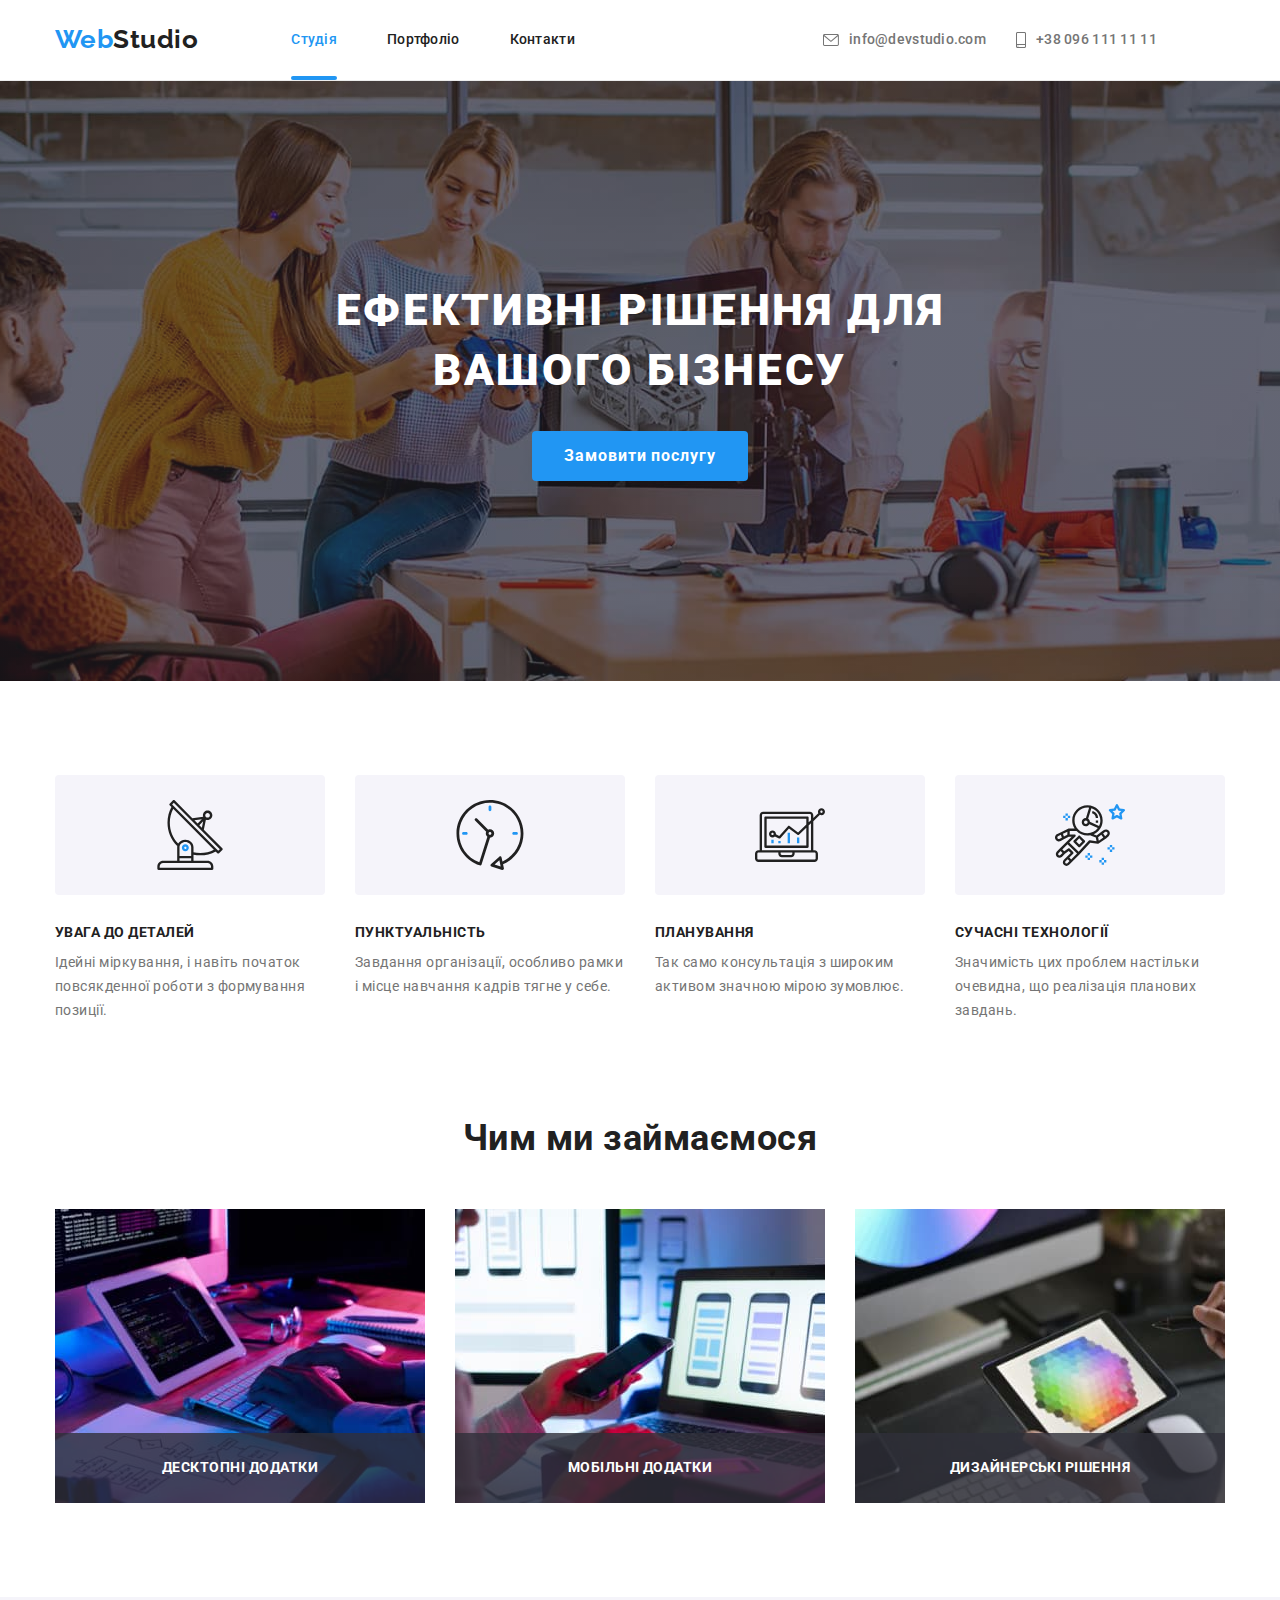
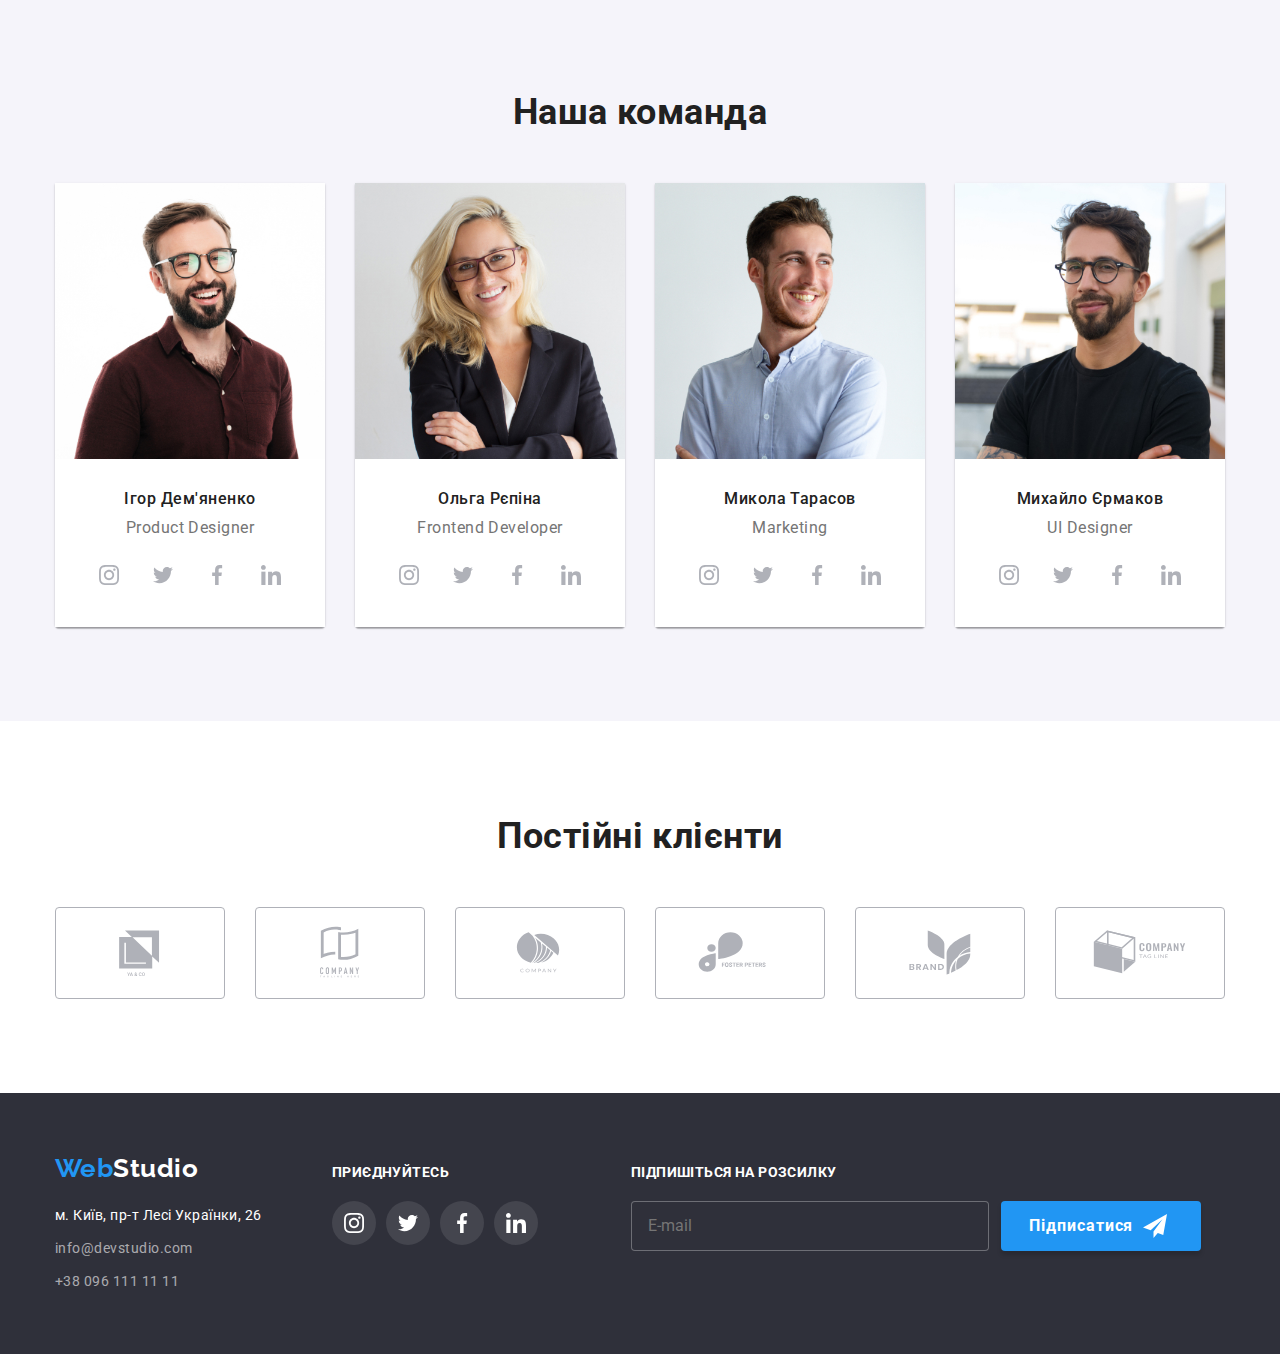
==== commit ed74c1f7: "add gallery" ====
--- a/index.html
+++ b/index.html
@@ -349,60 +349,63 @@
     </main>
     <footer class="footer">
       <div class="footer__container">
-        <div class="footer__contacts">
-          <a href="./index.html" class="footer__logo"
-            >Web<span class="footer__logo footer__logo--studio">Studio</span></a
-          >
-          <address class="address">
-            <ul class="address__list">
-              <li class="address__item">
-                <a
-                  href="https://goo.gl/maps/CPtrU1FHBa2aNyZL9"
-                  target="_blank"
-                  rel="noopener noreferrer nofollow"
-                  class="address__map"
-                  >м. Київ, пр-т Лесі Українки, 26
-                </a>
+        <div class="footer__box">
+          <div class="footer__contacts">
+            <a href="./index.html" class="footer__logo"
+              >Web<span class="footer__logo footer__logo--studio">Studio</span></a
+            >
+            <address class="address">
+              <ul class="address__list">
+                <li class="address__item">
+                  <a
+                    href="https://goo.gl/maps/CPtrU1FHBa2aNyZL9"
+                    target="_blank"
+                    rel="noopener noreferrer nofollow"
+                    class="address__map"
+                    >м. Київ, пр-т Лесі Українки, 26
+                  </a>
+                </li>
+                <li class="address__item">
+                  <a href="mailto:info@devstudio.com" class="address__link">info@devstudio.com</a>
+                </li>
+                <li class="address__item">
+                  <a href="tel:+380961111111" class="address__link">+38 096 111 11 11</a>
+                </li>
+              </ul>
+            </address>
+          </div>
+          <div class="footer__social">
+            <p class="footer__subtitle">Приєднуйтесь</p>
+
+            <ul class="network__list">
+              <li>
+                <a href="" class="network__link network__link--color"
+                  ><svg class="network__icon network__icon--color" width="20" height="20">
+                    <use href="./images/icons.svg#icon-instagram"></use></svg
+                ></a>
               </li>
-              <li class="address__item">
-                <a href="mailto:info@devstudio.com" class="address__link">info@devstudio.com</a>
+              <li>
+                <a href="" class="network__link network__link--color"
+                  ><svg class="network__icon network__icon--color" width="20" height="20">
+                    <use href="./images/icons.svg#icon-twitter"></use></svg
+                ></a>
               </li>
-              <li class="address__item">
-                <a href="tel:+380961111111" class="address__link">+38 096 111 11 11</a>
+              <li>
+                <a href="" class="network__link network__link--color"
+                  ><svg class="network__icon network__icon--color" width="20" height="20">
+                    <use href="./images/icons.svg#icon-facebook"></use></svg
+                ></a>
+              </li>
+              <li>
+                <a href="" class="network__link network__link--color"
+                  ><svg class="network__icon network__icon--color" width="20" height="20">
+                    <use href="./images/icons.svg#icon-linkedin"></use></svg
+                ></a>
               </li>
             </ul>
-          </address>
-        </div>
-        <div class="footer__social">
-          <p class="footer__subtitle">Приєднуйтесь</p>
-
-          <ul class="network__list">
-            <li>
-              <a href="" class="network__link network__link--color"
-                ><svg class="network__icon network__icon--color" width="20" height="20">
-                  <use href="./images/icons.svg#icon-instagram"></use></svg
-              ></a>
-            </li>
-            <li>
-              <a href="" class="network__link network__link--color"
-                ><svg class="network__icon network__icon--color" width="20" height="20">
-                  <use href="./images/icons.svg#icon-twitter"></use></svg
-              ></a>
-            </li>
-            <li>
-              <a href="" class="network__link network__link--color"
-                ><svg class="network__icon network__icon--color" width="20" height="20">
-                  <use href="./images/icons.svg#icon-facebook"></use></svg
-              ></a>
-            </li>
-            <li>
-              <a href="" class="network__link network__link--color"
-                ><svg class="network__icon network__icon--color" width="20" height="20">
-                  <use href="./images/icons.svg#icon-linkedin"></use></svg
-              ></a>
-            </li>
-          </ul>
-        </div>
+          </div>
+        </div>
+
         <div class="subscription">
           <form class="subscription__form">
             <label class="subscription__label" name="subscription-label" for="person-email"
--- a/css/main.min.css
+++ b/css/main.min.css
@@ -1 +1 @@
-:root{--primary-text-color: #757575;--title-text-color: #212121;--primary-text-footer: rgba(255, 255, 255, 0.6);--accent-color: #2196f3;--primary-white-color: #ffffff;--primary-background-footer: #2f303a;--filter-background: #f5f4fa;--primary-icon-color: #afb1b8;--item-set-gap: 30px;--icon-set-gap: 10px;--transition-time: cubic-bezier(0.4, 0, 0.2, 1)}body{background-color:var(--primary-white-color);color:var(--primary-text-color);font-family:"Roboto",sans-serif;letter-spacing:.03em;margin:0}h1,h2,h3,h4,h5,h6,p{margin:0}ul{list-style:none;margin:0;padding:0}img{display:block;max-width:100%;margin:auto}.section{padding-top:94px;padding-bottom:94px}.title{color:var(--title-text-color);font-weight:700;font-size:36px;line-height:1.17;text-align:center;margin-bottom:50px}.visually-hidden{position:absolute;white-space:nowrap;width:1px;height:1px;overflow:hidden;border:0;padding:0;clip:rect(0 0 0 0);-webkit-clip-path:inset(50%);clip-path:inset(50%);margin:-1px}.primary__button{font-family:inherit;color:var(--primary-white-color);background-color:var(--accent-color);border-radius:4px;border-style:none;font-weight:700;font-size:16px;line-height:1.88;letter-spacing:.06em;cursor:pointer;display:-webkit-box;display:-ms-flexbox;display:flex;margin:0 auto;-webkit-box-pack:center;-ms-flex-pack:center;justify-content:center;padding:10px 32px;-webkit-transition:background-color 250ms var(--transition-time),-webkit-box-shadow 250ms var(--transition-time);transition:background-color 250ms var(--transition-time),-webkit-box-shadow 250ms var(--transition-time);transition:background-color 250ms var(--transition-time),box-shadow 250ms var(--transition-time);transition:background-color 250ms var(--transition-time),box-shadow 250ms var(--transition-time),-webkit-box-shadow 250ms var(--transition-time)}.primary__button:hover,.primary__button:focus{background-color:#188ce8;-webkit-box-shadow:0px 4px 4px rgba(0,0,0,.15);box-shadow:0px 4px 4px rgba(0,0,0,.15)}.primary__button--size{width:200px;height:50px}.backdrop{position:fixed;z-index:1;top:0;left:0;width:100%;height:100%;background-color:rgba(0,0,0,.25);opacity:1;visibility:visible;-webkit-transition:opacity 250ms var(--transition-time),visibility 250ms var(--transition-time);transition:opacity 250ms var(--transition-time),visibility 250ms var(--transition-time)}.backdrop.is-hidden{opacity:0;visibility:hidden;pointer-events:none}.backdrop.is-hidden .modal{-webkit-transform:translate(-50%, -50%) scale(0.5);transform:translate(-50%, -50%) scale(0.5)}.close__button{position:absolute;right:8px;top:8px;width:30px;height:30px;background-color:var(--primary-white-color);border:1px solid rgba(0,0,0,.1019607843);border-radius:50%;content:"";cursor:pointer}.close__icon{position:absolute;top:5px;left:5px;fill:currentColor;-webkit-transition:fill 250ms var(--transition-time);transition:fill 250ms var(--transition-time)}.close__button:hover .close__icon{fill:var(--accent-color)}.checkbox{margin-bottom:30px}.checkbox__input{-webkit-appearance:none;-moz-appearance:none;appearance:none;position:absolute;top:4px;left:3px}.checkbox__label{position:relative;font-size:14px;line-height:1.71;cursor:pointer;display:-webkit-box;display:-ms-flexbox;display:flex;-webkit-box-orient:horizontal;-webkit-box-direction:normal;-ms-flex-direction:row;flex-direction:row;-webkit-box-pack:center;-ms-flex-pack:center;justify-content:center;-webkit-box-align:center;-ms-flex-align:center;align-items:center;gap:7px}.checkbox__link{color:var(--accent-color)}.checkbox__icon{position:relative;cursor:pointer;width:16px;height:15px;border:2px solid var(--title-text-color);border-radius:2px}.check__icon{position:absolute;top:-2px;left:-2px;color:inherit;border-radius:2px;opacity:0;-webkit-transition:background-color 250ms var(--transition-time),fill 250ms var(--transition-time),opacity 250ms var(--transition-time);transition:background-color 250ms var(--transition-time),fill 250ms var(--transition-time),opacity 250ms var(--transition-time)}.checkbox__input:checked+.check__icon{background-color:var(--accent-color);fill:var(--primary-white-color);opacity:1}.modal{position:absolute;top:50%;left:50%;-webkit-transform:translate(-50%, -50%) scale(1);transform:translate(-50%, -50%) scale(1);min-width:528px;min-height:581px;padding:40px;background-color:var(--primary-white-color);-webkit-transition:-webkit-transform 250ms var(--transition-time);transition:-webkit-transform 250ms var(--transition-time);transition:transform 250ms var(--transition-time);transition:transform 250ms var(--transition-time), -webkit-transform 250ms var(--transition-time)}.modal__menu{display:-webkit-box;display:-ms-flexbox;display:flex;-webkit-box-orient:vertical;-webkit-box-direction:normal;-ms-flex-direction:column;flex-direction:column}.modal__title{font-size:20px;line-height:1.15;color:var(--title-text-color);text-align:center;margin-bottom:12px}.modal__control{position:relative;margin-bottom:10px}.modal__label{letter-spacing:.01em;line-height:1.17;font-size:12px;color:var(--primary-text-color);margin-bottom:4px}.modal__input{width:100%;padding:11px 11px 11px 33px;border:1px solid rgba(33,33,33,.2);border-radius:4px;outline:none;-webkit-transition:border-color 250ms var(--transition-time);transition:border-color 250ms var(--transition-time)}.modal__input:focus{border-color:var(--accent-color)}.modal__icon{position:absolute;left:15px;top:50%;-webkit-transform:translateY(-50%);transform:translateY(-50%);fill:#000;-webkit-transition:fill 250ms var(--transition-time);transition:fill 250ms var(--transition-time)}.modal__control:focus-within .modal__icon{fill:var(--accent-color)}.modal__textarea{width:100%;height:120px;padding:12px 16px;border:1px solid rgba(33,33,33,.2);border-radius:4px;outline:none;margin-bottom:20px;resize:none}.modal__textarea:focus{border-color:var(--accent-color)}.textarea{margin-bottom:4px}.modal__textarea::-webkit-input-placeholder{color:rgba(117,117,117,.5);font-size:12px;line-height:1.17;letter-spacing:.01em}.modal__textarea::-moz-placeholder{color:rgba(117,117,117,.5);font-size:12px;line-height:1.17;letter-spacing:.01em}.modal__textarea:-ms-input-placeholder{color:rgba(117,117,117,.5);font-size:12px;line-height:1.17;letter-spacing:.01em}.modal__textarea::-ms-input-placeholder{color:rgba(117,117,117,.5);font-size:12px;line-height:1.17;letter-spacing:.01em}.modal__textarea::placeholder{color:rgba(117,117,117,.5);font-size:12px;line-height:1.17;letter-spacing:.01em}.network__list{display:-webkit-box;display:-ms-flexbox;display:flex;gap:var(--icon-set-gap);-webkit-box-align:center;-ms-flex-align:center;align-items:center;-webkit-box-pack:center;-ms-flex-pack:center;justify-content:center}.network__link{display:-webkit-box;display:-ms-flexbox;display:flex;width:44px;height:44px;border-radius:50%;background-color:var(--primary-white-color);fill:var(--primary-icon-color);-webkit-box-pack:center;-ms-flex-pack:center;justify-content:center;-webkit-box-align:center;-ms-flex-align:center;align-items:center;-webkit-transition:fill 250ms var(--transition-time),background-color 250ms var(--transition-time);transition:fill 250ms var(--transition-time),background-color 250ms var(--transition-time)}.network__link:focus,.network__link:hover{fill:var(--primary-white-color);background-color:var(--accent-color)}.network__icon--color{fill:var(--primary-white-color)}.network__link--color{background-color:rgba(255,255,255,.1)}.advantages{padding-top:60px;padding-bottom:60px}@media(min-width: 1200px){.advantages{padding-top:94px;padding-bottom:94px;margin:0 auto}}.advantages__container{padding-left:15px;padding-right:15px;margin-left:auto;margin-right:auto}@media(min-width: 480px){.advantages__container{width:480px}}@media(min-width: 768px){.advantages__container{width:768px}}@media(min-width: 1200px){.advantages__container{width:1200px}}.advantages__list{display:-webkit-box;display:-ms-flexbox;display:flex;-webkit-box-orient:vertical;-webkit-box-direction:normal;-ms-flex-direction:column;flex-direction:column;gap:var(--item-set-gap)}@media(min-width: 768px){.advantages__list{-webkit-box-orient:horizontal;-webkit-box-direction:normal;-ms-flex-direction:row;flex-direction:row;-ms-flex-wrap:wrap;flex-wrap:wrap}}.advantages__icon{display:-webkit-box;display:-ms-flexbox;display:flex;-webkit-box-align:center;-ms-flex-align:center;align-items:center;-webkit-box-pack:center;-ms-flex-pack:center;justify-content:center;height:120px;background-color:var(--filter-background);margin-bottom:30px;border-radius:4px;margin-left:auto;margin-right:auto}@media(min-width: 1200px){.advantages__icon{height:120px}}.advantages__item{text-align:left}@media(min-width: 480px){.advantages__item{width:450px}}@media(min-width: 768px){.advantages__item{width:354px}}@media(min-width: 1200px){.advantages__item{width:270px}}.advantages__title{visibility:hidden;color:var(--title-text-color)}.advantages__subtitle{color:var(--title-text-color);font-weight:700;font-size:14px;line-height:1.14;text-transform:uppercase;margin-bottom:10px;text-align:center}@media(min-width: 768px){.advantages__subtitle{text-align:left}}.advantages__text{color:var(--primary-text-color);font-size:14px;line-height:1.71}.clients{padding-top:60px;padding-bottom:60px}@media(min-width: 1200px){.clients{padding-top:94px;padding-bottom:94px}}.clients__container{padding-left:15px;padding-right:15px;margin-left:auto;margin-right:auto}@media(min-width: 480px){.clients__container{width:480px}}@media(min-width: 768px){.clients__container{width:768px}}@media(min-width: 1200px){.clients__container{width:1200px}}.clients__list{display:-webkit-box;display:-ms-flexbox;display:flex;-ms-flex-wrap:wrap;flex-wrap:wrap;-webkit-box-pack:center;-ms-flex-pack:center;justify-content:center;gap:var(--item-set-gap)}.clients__item{display:-webkit-box;display:-ms-flexbox;display:flex;-webkit-box-pack:center;-ms-flex-pack:center;justify-content:center;-webkit-box-align:center;-ms-flex-align:center;align-items:center}@media(min-width: 480px){.clients__item{width:210px}}@media(min-width: 768px){.clients__item{width:226px}}@media(min-width: 1200px){.clients__item{width:170px}}.clients__icon{fill:var(--primary-icon-color);-webkit-transition:fill 250ms var(--transition-time);transition:fill 250ms var(--transition-time)}.clients__link{width:100%;height:92px;padding:16px 32px;display:-webkit-box;display:-ms-flexbox;display:flex;border:1px solid var(--primary-icon-color);border-radius:4px;-webkit-box-align:center;-ms-flex-align:center;align-items:center;-webkit-box-pack:center;-ms-flex-pack:center;justify-content:center;fill:var(--primary-icon-color);-webkit-transition:fill 250ms var(--transition-time),border 250ms var(--transition-time);transition:fill 250ms var(--transition-time),border 250ms var(--transition-time)}.clients__link:focus,.clients__link:hover{border:1px solid var(--accent-color)}.clients__link:hover .clients__icon,.clients__link:focus .clients__icon{fill:var(--accent-color)}.footer{background-color:var(--primary-background-footer);padding-top:60px;padding-bottom:60px}.footer__container{padding-left:15px;padding-right:15px;margin-left:auto;margin-right:auto;display:-webkit-box;display:-ms-flexbox;display:flex;-webkit-box-orient:vertical;-webkit-box-direction:normal;-ms-flex-direction:column;flex-direction:column;-webkit-box-align:center;-ms-flex-align:center;align-items:center;gap:60px}@media(min-width: 480px){.footer__container{max-width:480px}}@media(min-width: 768px){.footer__container{max-width:768px}}@media(min-width: 1200px){.footer__container{max-width:1200px;-webkit-box-orient:horizontal;-webkit-box-direction:normal;-ms-flex-direction:row;flex-direction:row;-webkit-box-align:baseline;-ms-flex-align:baseline;align-items:baseline;margin:0 auto;padding-left:15px;padding-right:15px}}.footer__contacts{display:-webkit-box;display:-ms-flexbox;display:flex;-webkit-box-orient:vertical;-webkit-box-direction:normal;-ms-flex-direction:column;flex-direction:column;-webkit-box-align:center;-ms-flex-align:center;align-items:center;text-align:center}@media(min-width: 1200px){.footer__contacts{display:block;margin-right:70px;text-align:left}}.footer__logo{font-family:"Raleway",sans-serif;color:var(--accent-color);-webkit-text-decoration-line:none;text-decoration-line:none;font-weight:700;font-size:26px;line-height:1.19;display:-webkit-box;display:-ms-flexbox;display:flex}.footer__logo--studio{color:var(--primary-white-color);margin-bottom:20px}@media(min-width: 1200px){.footer__social{margin-right:93px}}.footer__subtitle{color:var(--primary-white-color);font-weight:700;font-size:14px;line-height:1.14;text-transform:uppercase;letter-spacing:.03em;margin-bottom:20px;display:block;text-align:center}@media(min-width: 1200px){.footer__subtitle{text-align:left}}.address__list{display:-webkit-box;display:-ms-flexbox;display:flex;-webkit-box-orient:vertical;-webkit-box-direction:normal;-ms-flex-direction:column;flex-direction:column;gap:9px}.address__map{color:var(--primary-white-color);-webkit-text-decoration-line:none;text-decoration-line:none;font-style:normal;font-size:14px;line-height:1.71}.address__link{color:var(--primary-text-footer);font-style:normal;font-size:14px;line-height:1.71;-webkit-text-decoration-line:none;text-decoration-line:none;-webkit-transition:color 250ms var(--transition-time);transition:color 250ms var(--transition-time)}.address__link:focus,.address__link:hover{color:var(--accent-color)}.subscription__label{color:var(--primary-white-color);font-weight:700;font-size:14px;line-height:1.14;text-transform:uppercase;letter-spacing:.03em;margin-bottom:20px;display:block;text-align:center}@media(min-width: 1200px){.subscription__label{text-align:left}}.subscription__sending{gap:12px}@media(min-width: 1200px){.subscription__sending{display:-webkit-box;display:-ms-flexbox;display:flex;-webkit-box-orient:horizontal;-webkit-box-direction:normal;-ms-flex-direction:row;flex-direction:row}}.subscription__input{margin-bottom:20px;height:50px;border:1px solid rgba(255,255,255,.3);border-radius:4px;background-color:var(--primary-background-footer);color:var(--primary-white-color);padding:15px 16px;outline:none}@media(min-width: 320px){.subscription__input{width:300px}}@media(min-width: 480px){.subscription__input{width:450px}}@media(min-width: 1200px){.subscription__input{width:358px}}.subscription__input:focus{border-color:var(--accent-color)}.subscription__button{font-family:inherit;color:var(--primary-white-color);background-color:var(--accent-color);border-color:var(--accent-color);border-radius:4px;border-style:none;font-weight:700;font-size:16px;line-height:1.88;letter-spacing:.06em;cursor:pointer;padding:10px 28px;-webkit-box-shadow:0px 4px 4px rgba(0,0,0,.15);box-shadow:0px 4px 4px rgba(0,0,0,.15);display:-webkit-box;display:-ms-flexbox;display:flex;gap:10px;-webkit-box-orient:horizontal;-webkit-box-direction:normal;-ms-flex-direction:row;flex-direction:row;-webkit-box-align:center;-ms-flex-align:center;align-items:center;width:200px;height:50px;margin-left:auto;margin-right:auto;fill:var(--primary-white-color);-webkit-transition:background-color 250ms var(--transition-time),border-color 250ms var(--transition-time);transition:background-color 250ms var(--transition-time),border-color 250ms var(--transition-time)}.subscription__button:hover{border-color:#188ce8;background-color:#188ce8}.subscription__icon{display:-webkit-box;display:-ms-flexbox;display:flex;-webkit-box-orient:horizontal;-webkit-box-direction:normal;-ms-flex-direction:row;flex-direction:row;-webkit-box-align:center;-ms-flex-align:center;align-items:center}.gallery__list{list-style-type:none;display:-webkit-box;display:-ms-flexbox;display:flex;-ms-flex-wrap:wrap;flex-wrap:wrap;gap:var(--item-set-gap)}.gallery__link{-webkit-text-decoration-line:none;text-decoration-line:none;display:-webkit-box;display:-ms-flexbox;display:flex;-webkit-box-orient:vertical;-webkit-box-direction:normal;-ms-flex-direction:column;flex-direction:column;-webkit-transition:-webkit-box-shadow 250ms var(--transition-time);transition:-webkit-box-shadow 250ms var(--transition-time);transition:box-shadow 250ms var(--transition-time);transition:box-shadow 250ms var(--transition-time), -webkit-box-shadow 250ms var(--transition-time)}.gallery__link:focus,.gallery__link:hover{-webkit-box-shadow:0px 1px 1px rgba(0,0,0,.12),0px 4px 4px rgba(0,0,0,.06),1px 4px 6px rgba(0,0,0,.16);box-shadow:0px 1px 1px rgba(0,0,0,.12),0px 4px 4px rgba(0,0,0,.06),1px 4px 6px rgba(0,0,0,.16);outline:none}.gallery__item{display:-webkit-box;display:-ms-flexbox;display:flex;-webkit-box-orient:vertical;-webkit-box-direction:normal;-ms-flex-direction:column;flex-direction:column;padding:20px 24px;border-bottom:1px solid #eee;border-right:1px solid #eee;border-left:1px solid #eee}.gallery__title{color:var(--title-text-color);font-weight:700;font-size:18px;line-height:2;text-align:left;letter-spacing:.06em;margin-bottom:4px}.gallery__text{color:var(--primary-text-color);font-size:16px;line-height:1.88;text-align:left}.gallery__text--hidden{position:absolute;font-size:18px;line-height:1.56;color:var(--primary-white-color);background-color:rgba(33,150,243,.9);display:-webkit-box;display:-ms-flexbox;display:flex;-webkit-box-align:start;-ms-flex-align:start;align-items:flex-start;-webkit-box-pack:center;-ms-flex-pack:center;justify-content:center;top:0;left:0;height:100%;padding-left:47px;padding-right:47px;padding-top:34px;-webkit-transform:translateY(100%);transform:translateY(100%);-webkit-transition:-webkit-transform 250ms var(--transition-time);transition:-webkit-transform 250ms var(--transition-time);transition:transform 250ms var(--transition-time);transition:transform 250ms var(--transition-time), -webkit-transform 250ms var(--transition-time)}.gallery__overflow{position:relative;overflow:hidden}.gallery__link:hover .gallery__text--hidden,.gallery__link:focus .gallery__text--hidden{-webkit-transform:translateX(0);transform:translateX(0)}.header{border-bottom:1px solid #ececec}.header__container{padding-left:15px;padding-right:15px;margin-left:auto;margin-right:auto;display:-webkit-box;display:-ms-flexbox;display:flex;-ms-flex-line-pack:justify;align-content:space-between}@media(min-width: 480px){.header__container{width:480px}}@media(min-width: 768px){.header__container{width:768px}}@media(min-width: 1200px){.header__container{width:1200px;padding:0 15px;margin:0 auto}}.header__logo{font-family:"Raleway",sans-serif;color:var(--accent-color);font-weight:700;font-size:24px;line-height:1.17;-webkit-text-decoration-line:none;text-decoration-line:none}@media(min-width: 768px){.header__logo{padding-top:24px;padding-bottom:25px;margin-right:93px;font-size:26px;line-height:1.19;padding-top:24px;padding-bottom:25px;margin-right:93px}}.header__logo--studio{color:var(--title-text-color)}.header__nav{display:-webkit-box;display:-ms-flexbox;display:flex}@media(min-width: 1200px){.header__nav{margin-right:93px}}.header__menu{max-width:768px;width:100%;padding:0;margin:0;display:-webkit-box;display:-ms-flexbox;display:flex;-webkit-box-align:center;-ms-flex-align:center;align-items:center}@media(max-width: 768px){.header__menu{-webkit-box-pack:justify;-ms-flex-pack:justify;justify-content:space-between}}.header__burger-menu{background-color:var(--primary-white-color);border:none;padding:0}@media(min-width: 768px){.header__burger-menu{display:none}}.header__list{display:none}@media(min-width: 768px){.header__list{display:-webkit-box;display:-ms-flexbox;display:flex;-webkit-box-align:center;-ms-flex-align:center;align-items:center;padding:0;margin:0}}.header__item{display:-webkit-box;display:-ms-flexbox;display:flex;-ms-flex-line-pack:center;align-content:center}.header__item:not(:last-child){margin-right:50px}.header__link{color:var(--title-text-color);-webkit-text-decoration-line:none;text-decoration-line:none;font-weight:500;font-size:14px;line-height:1.14;letter-spacing:.02em;padding-top:32px;padding-bottom:32px;-webkit-transition:color 250ms var(--transition-time);transition:color 250ms var(--transition-time);position:relative}.header__link:hover,.header__link:focus{color:var(--accent-color)}.header__link.current::after{content:"";position:absolute;width:100%;height:4px;background-color:var(--accent-color);border-radius:2px;bottom:0;right:0px}.header__link.current{color:var(--accent-color)}.header-contacts__list{display:none}@media(min-width: 768px){.header-contacts__list{display:-webkit-box;display:-ms-flexbox;display:flex;-webkit-box-align:center;-ms-flex-align:center;align-items:center;padding:0;margin:0}}.header-contacts__item{display:-webkit-box;display:-ms-flexbox;display:flex;-ms-flex-line-pack:center;align-content:center;-webkit-box-pack:center;-ms-flex-pack:center;justify-content:center}.header-contacts__icon{margin-right:10px}.header-contacts__item:not(:last-child){margin-right:50px}.header-contacts__link{color:var(--primary-text-color);-webkit-text-decoration-line:none;text-decoration-line:none;font-weight:500;font-size:14px;line-height:1.14;letter-spacing:.02em;padding-top:32px;padding-bottom:32px;fill:var(--primary-text-color);display:-webkit-box;display:-ms-flexbox;display:flex;-webkit-box-align:center;-ms-flex-align:center;align-items:center;-webkit-box-pack:center;-ms-flex-pack:center;justify-content:center;-webkit-transition:color 250ms var(--transition-time),fill 250ms var(--transition-time);transition:color 250ms var(--transition-time),fill 250ms var(--transition-time)}.header-contacts__link:focus,.header-contacts__link:hover{color:var(--accent-color);fill:var(--accent-color)}.hero{background-color:var(--primary-background-footer);display:-webkit-box;display:-ms-flexbox;display:flex;-webkit-box-orient:vertical;-webkit-box-direction:normal;-ms-flex-direction:column;flex-direction:column;-webkit-box-align:center;-ms-flex-align:center;align-items:center;padding:118px 15px;max-width:480px;width:100%;height:100%;margin:0 auto;background-image:-webkit-gradient(linear, left top, right top, from(rgba(47, 48, 58, 0.4)), to(rgba(47, 48, 58, 0.4))),url(../../images/hero-480.jpg);background-image:linear-gradient(to right, rgba(47, 48, 58, 0.4), rgba(47, 48, 58, 0.4)),url(../../images/hero-480.jpg);background-repeat:no-repeat;background-position:center;background-size:cover}@media(min-device-pixel-ratio: 2),(-webkit-min-device-pixel-ratio: 2),(min-resolution: 192dpi),(min-resolution: 2dppx){.hero{background-image:url "../../images/hero-480@2x.jpg"}}@media(min-width: 768px){.hero{max-width:768px;background-image:-webkit-gradient(linear, left top, right top, from(rgba(47, 48, 58, 0.4)), to(rgba(47, 48, 58, 0.4))),url(../../images/hero-768.jpg);background-image:linear-gradient(to right, rgba(47, 48, 58, 0.4), rgba(47, 48, 58, 0.4)),url(../../images/hero-768.jpg)}}@media(min-width: 768px)and (min-device-pixel-ratio: 2),(min-width: 768px)and (-webkit-min-device-pixel-ratio: 2),(min-width: 768px)and (min-resolution: 192dpi),(min-width: 768px)and (min-resolution: 2dppx){.hero{background-image:url "../../images/hero-768@2x.jpg"}}@media(min-width: 1200px){.hero{max-width:1600px;padding-top:200px;padding-bottom:200px;background-image:-webkit-gradient(linear, left top, right top, from(rgba(47, 48, 58, 0.4)), to(rgba(47, 48, 58, 0.4))),url(../../images/hero-1600.jpg);background-image:linear-gradient(to right, rgba(47, 48, 58, 0.4), rgba(47, 48, 58, 0.4)),url(../../images/hero-1600.jpg)}}@media(min-width: 1200px)and (min-device-pixel-ratio: 2),(min-width: 1200px)and (-webkit-min-device-pixel-ratio: 2),(min-width: 1200px)and (min-resolution: 192dpi),(min-width: 1200px)and (min-resolution: 2dppx){.hero{background-image:url "../../images/hero-1600@2x.jpg"}}.hero__container{padding-left:15px;padding-right:15px;margin-left:auto;margin-right:auto}@media(min-width: 480px){.hero__container{width:480px}}@media(min-width: 768px){.hero__container{width:768px;margin:0 auto;padding-left:15px;padding-right:15px}}@media(min-width: 1200px){.hero__container{width:1200px}}.hero__title{color:var(--primary-white-color);font-weight:900;font-size:26px;line-height:1.62;text-align:center;letter-spacing:.06em;text-transform:uppercase;display:-webkit-box;display:-ms-flexbox;display:flex;margin-bottom:30px;margin-right:auto;margin-left:auto}@media(min-width: 1200px){.hero__title{width:696px;font-size:44px;line-height:1.36}}.mobile-menu{position:fixed;top:0;left:0;-webkit-transform:translateX(200%);transform:translateX(200%);max-width:480px;width:100%;height:100%;background-color:var(--primary-white-color);padding:48px 40px;z-index:1;-webkit-transition:-webkit-transform .2s;transition:-webkit-transform .2s;transition:transform .2s;transition:transform .2s, -webkit-transform .2s}@media(min-width: 768px){.mobile-menu{display:none}}.mobile-menu.is-open{-webkit-transform:translateX(0);transform:translateX(0)}.mobile-menu__close-button{background-color:var(--primary-white-color);border:none;position:absolute;top:10px;right:15px;cursor:pointer;display:-webkit-box;display:-ms-flexbox;display:flex;-ms-flex-line-pack:center;align-content:center;padding:0;fill:var(--primary-text-color)}.mobile-menu__close-button:hover,.mobile-menu__close-button:focus{fill:var(--accent-color)}.mobile-menu__nav{display:-webkit-box;display:-ms-flexbox;display:flex;-webkit-box-orient:vertical;-webkit-box-direction:normal;-ms-flex-direction:column;flex-direction:column}.mobile-menu__item:not(:last-child){margin-bottom:32px}.mobile-menu__item:last-child{margin-bottom:302px}.mobile-menu__link{text-decoration:none;color:var(--title-text-color);font-size:40px;font-weight:500}.mobile-menu__link:hover,.mobile-menu__link:focus{color:var(--accent-color)}.mobile-network__list{display:-webkit-box;display:-ms-flexbox;display:flex}.mobile-network__item{padding:1px 10px}.mobile-network__item:not(:last-child){border-right:1px solid rgba(33,33,33,.2)}.mobile-network__item:first-child{padding-left:0px}.mobile-network__link{text-decoration:none;color:var(--accent-color);font-weight:500;font-size:18px;line-height:1.22;letter-spacing:.02em;cursor:pointer}.mobile-contacts__list{display:-webkit-box;display:-ms-flexbox;display:flex;-webkit-box-orient:vertical;-webkit-box-direction:normal;-ms-flex-direction:column;flex-direction:column;gap:32px}.mobile-contacts__list :last-child{margin-bottom:64px}.mobile-contacts__link{text-decoration:none;color:var(--primary-text-color);font-weight:500;font-size:24px}.mobile-contacts__link:hover,.mobile-contacts__link:focus{color:var(--accent-color)}.portfolio{padding-top:94px;padding-bottom:94px}.portfolio__container{max-width:768px;width:100%;margin:0 auto}@media(min-width: 768px){.portfolio__container{max-width:768px;margin:0 auto;padding-left:15px;padding-right:15px}}@media(min-width: 1200px){.portfolio__container{max-width:1200px}}.portfolio__list{display:-webkit-box;display:-ms-flexbox;display:flex;-webkit-box-pack:center;-ms-flex-pack:center;justify-content:center;-webkit-box-align:center;-ms-flex-align:center;align-items:center;-ms-flex-wrap:wrap;flex-wrap:wrap;gap:8px;margin-bottom:50px}.portfolio__buttons{color:var(--title-text-color);background-color:var(--filter-background);-webkit-text-decoration-line:none;text-decoration-line:none;border-color:var(--filter-background);border-radius:4px;border-style:none;font-family:inherit;font-weight:500;font-size:16px;line-height:1.63;cursor:pointer;padding:6px 22px;-webkit-transition:color 250ms var(--transition-time),background-color 250ms var(--transition-time),border-color 250ms var(--transition-time),-webkit-box-shadow 250ms var(--transition-time);transition:color 250ms var(--transition-time),background-color 250ms var(--transition-time),border-color 250ms var(--transition-time),-webkit-box-shadow 250ms var(--transition-time);transition:color 250ms var(--transition-time),background-color 250ms var(--transition-time),border-color 250ms var(--transition-time),box-shadow 250ms var(--transition-time);transition:color 250ms var(--transition-time),background-color 250ms var(--transition-time),border-color 250ms var(--transition-time),box-shadow 250ms var(--transition-time),-webkit-box-shadow 250ms var(--transition-time)}.portfolio__buttons:focus,.portfolio__buttons:hover{color:var(--primary-white-color);background-color:var(--accent-color);border-color:var(--accent-color);-webkit-box-shadow:0px 3px 1px rgba(0,0,0,.1),0px 1px 2px rgba(0,0,0,.08),0px 2px 2px rgba(0,0,0,.12);box-shadow:0px 3px 1px rgba(0,0,0,.1),0px 1px 2px rgba(0,0,0,.08),0px 2px 2px rgba(0,0,0,.12)}.profile{background-color:#f5f4fa;padding-top:60px;padding-bottom:60px}@media(min-width: 1200px){.profile{padding-top:94px;padding-bottom:94px}}.profile__container{padding-left:15px;padding-right:15px;margin-left:auto;margin-right:auto}@media(min-width: 480px){.profile__container{width:480px}}@media(min-width: 768px){.profile__container{width:768px}}@media(min-width: 1200px){.profile__container{width:1200px;margin:0 auto}}@media(min-width: 1200px){.profile__card{width:270px}}.profile__title{color:var(--title-text-color);font-weight:700;font-size:36px;line-height:1.17;text-align:center;margin-bottom:50px}.profile__background{background-color:var(--primary-white-color);padding:30px}.profile__list{display:-webkit-box;display:-ms-flexbox;display:flex;-webkit-box-orient:vertical;-webkit-box-direction:normal;-ms-flex-direction:column;flex-direction:column;gap:var(--item-set-gap)}@media(min-width: 768px){.profile__list{-webkit-box-orient:horizontal;-webkit-box-direction:normal;-ms-flex-direction:row;flex-direction:row;-ms-flex-wrap:wrap;flex-wrap:wrap}}.profile__item{display:block;-webkit-box-shadow:0px 1px 3px rgba(0,0,0,.12),0px 1px 1px rgba(0,0,0,.14),0px 2px 1px rgba(0,0,0,.2);box-shadow:0px 1px 3px rgba(0,0,0,.12),0px 1px 1px rgba(0,0,0,.14),0px 2px 1px rgba(0,0,0,.2);border-radius:0px 0px 4px 4px}@media(min-width: 480px){.profile__item{width:450px}}@media(min-width: 768px){.profile__item{width:354px}}@media(min-width: 1200px){.profile__item{width:270px}}.profile__subtitle{color:var(--title-text-color);font-weight:500;font-size:16px;line-height:1.19;text-align:center;margin-bottom:10px}.profile__text{color:var(--primary-text-color);font-size:16px;line-height:1.19;text-align:center;margin-bottom:16px}.projects{padding-top:0px;padding-bottom:94px;display:none}@media(min-width: 1200px){.projects{display:block}}.projects__container{max-width:1200px;width:100%;margin:0 auto;padding-left:15px;padding-right:15px}.projects__title{color:var(--title-text-color);font-weight:700;font-size:36px;line-height:1.17;text-align:center;margin-bottom:50px}.projects__list{position:relative;display:-webkit-box;display:-ms-flexbox;display:flex;gap:var(--item-set-gap)}.projects__subtitle{color:var(--primary-white-color);font-weight:700;font-size:14px;line-height:1.14;text-transform:uppercase;background-color:rgba(47,48,58,.8);display:-webkit-box;display:-ms-flexbox;display:flex;-webkit-box-align:center;-ms-flex-align:center;align-items:center;-webkit-box-pack:center;-ms-flex-pack:center;justify-content:center;position:absolute;width:370px;height:70px;bottom:0}/*# sourceMappingURL=main.min.css.map */+:root{--primary-text-color: #757575;--title-text-color: #212121;--primary-text-footer: rgba(255, 255, 255, 0.6);--accent-color: #2196f3;--primary-white-color: #ffffff;--primary-background-footer: #2f303a;--filter-background: #f5f4fa;--primary-icon-color: #afb1b8;--item-set-gap: 30px;--icon-set-gap: 10px;--transition-time: cubic-bezier(0.4, 0, 0.2, 1)}body{background-color:var(--primary-white-color);color:var(--primary-text-color);font-family:"Roboto",sans-serif;letter-spacing:.03em;margin:0}h1,h2,h3,h4,h5,h6,p{margin:0}ul{list-style:none;margin:0;padding:0}img{display:block;max-width:100%;margin:auto}.section{padding-top:94px;padding-bottom:94px}.title{color:var(--title-text-color);font-weight:700;font-size:36px;line-height:1.17;text-align:center;margin-bottom:50px}.visually-hidden{position:absolute;white-space:nowrap;width:1px;height:1px;overflow:hidden;border:0;padding:0;clip:rect(0 0 0 0);-webkit-clip-path:inset(50%);clip-path:inset(50%);margin:-1px}.primary__button{font-family:inherit;color:var(--primary-white-color);background-color:var(--accent-color);border-radius:4px;border-style:none;font-weight:700;font-size:16px;line-height:1.88;letter-spacing:.06em;cursor:pointer;display:-webkit-box;display:-ms-flexbox;display:flex;margin:0 auto;-webkit-box-pack:center;-ms-flex-pack:center;justify-content:center;padding:10px 32px;-webkit-transition:background-color 250ms var(--transition-time),-webkit-box-shadow 250ms var(--transition-time);transition:background-color 250ms var(--transition-time),-webkit-box-shadow 250ms var(--transition-time);transition:background-color 250ms var(--transition-time),box-shadow 250ms var(--transition-time);transition:background-color 250ms var(--transition-time),box-shadow 250ms var(--transition-time),-webkit-box-shadow 250ms var(--transition-time)}.primary__button:hover,.primary__button:focus{background-color:#188ce8;-webkit-box-shadow:0px 4px 4px rgba(0,0,0,.15);box-shadow:0px 4px 4px rgba(0,0,0,.15)}.primary__button--size{width:200px;height:50px}.backdrop{position:fixed;z-index:1;top:0;left:0;width:100%;height:100%;background-color:rgba(0,0,0,.25);opacity:1;visibility:visible;-webkit-transition:opacity 250ms var(--transition-time),visibility 250ms var(--transition-time);transition:opacity 250ms var(--transition-time),visibility 250ms var(--transition-time)}.backdrop.is-hidden{opacity:0;visibility:hidden;pointer-events:none}.backdrop.is-hidden .modal{-webkit-transform:translate(-50%, -50%) scale(0.5);transform:translate(-50%, -50%) scale(0.5)}.close__button{position:absolute;right:8px;top:8px;width:30px;height:30px;background-color:var(--primary-white-color);border:1px solid rgba(0,0,0,.1019607843);border-radius:50%;content:"";cursor:pointer}.close__icon{position:absolute;top:5px;left:5px;fill:currentColor;-webkit-transition:fill 250ms var(--transition-time);transition:fill 250ms var(--transition-time)}.close__button:hover .close__icon{fill:var(--accent-color)}.checkbox{margin-bottom:30px}.checkbox__input{-webkit-appearance:none;-moz-appearance:none;appearance:none;position:absolute;top:4px;left:3px}.checkbox__label{position:relative;font-size:14px;line-height:1.71;cursor:pointer;display:-webkit-box;display:-ms-flexbox;display:flex;-webkit-box-orient:horizontal;-webkit-box-direction:normal;-ms-flex-direction:row;flex-direction:row;-webkit-box-pack:center;-ms-flex-pack:center;justify-content:center;-webkit-box-align:center;-ms-flex-align:center;align-items:center;gap:7px}.checkbox__link{color:var(--accent-color)}.checkbox__icon{position:relative;cursor:pointer;width:16px;height:15px;border:2px solid var(--title-text-color);border-radius:2px}.check__icon{position:absolute;top:-2px;left:-2px;color:inherit;border-radius:2px;opacity:0;-webkit-transition:background-color 250ms var(--transition-time),fill 250ms var(--transition-time),opacity 250ms var(--transition-time);transition:background-color 250ms var(--transition-time),fill 250ms var(--transition-time),opacity 250ms var(--transition-time)}.checkbox__input:checked+.check__icon{background-color:var(--accent-color);fill:var(--primary-white-color);opacity:1}.modal{position:absolute;top:50%;left:50%;-webkit-transform:translate(-50%, -50%) scale(1);transform:translate(-50%, -50%) scale(1);min-width:528px;min-height:581px;padding:40px;background-color:var(--primary-white-color);-webkit-transition:-webkit-transform 250ms var(--transition-time);transition:-webkit-transform 250ms var(--transition-time);transition:transform 250ms var(--transition-time);transition:transform 250ms var(--transition-time), -webkit-transform 250ms var(--transition-time)}.modal__menu{display:-webkit-box;display:-ms-flexbox;display:flex;-webkit-box-orient:vertical;-webkit-box-direction:normal;-ms-flex-direction:column;flex-direction:column}.modal__title{font-size:20px;line-height:1.15;color:var(--title-text-color);text-align:center;margin-bottom:12px}.modal__control{position:relative;margin-bottom:10px}.modal__label{letter-spacing:.01em;line-height:1.17;font-size:12px;color:var(--primary-text-color);margin-bottom:4px}.modal__input{width:100%;padding:11px 11px 11px 33px;border:1px solid rgba(33,33,33,.2);border-radius:4px;outline:none;-webkit-transition:border-color 250ms var(--transition-time);transition:border-color 250ms var(--transition-time)}.modal__input:focus{border-color:var(--accent-color)}.modal__icon{position:absolute;left:15px;top:50%;-webkit-transform:translateY(-50%);transform:translateY(-50%);fill:#000;-webkit-transition:fill 250ms var(--transition-time);transition:fill 250ms var(--transition-time)}.modal__control:focus-within .modal__icon{fill:var(--accent-color)}.modal__textarea{width:100%;height:120px;padding:12px 16px;border:1px solid rgba(33,33,33,.2);border-radius:4px;outline:none;margin-bottom:20px;resize:none}.modal__textarea:focus{border-color:var(--accent-color)}.textarea{margin-bottom:4px}.modal__textarea::-webkit-input-placeholder{color:rgba(117,117,117,.5);font-size:12px;line-height:1.17;letter-spacing:.01em}.modal__textarea::-moz-placeholder{color:rgba(117,117,117,.5);font-size:12px;line-height:1.17;letter-spacing:.01em}.modal__textarea:-ms-input-placeholder{color:rgba(117,117,117,.5);font-size:12px;line-height:1.17;letter-spacing:.01em}.modal__textarea::-ms-input-placeholder{color:rgba(117,117,117,.5);font-size:12px;line-height:1.17;letter-spacing:.01em}.modal__textarea::placeholder{color:rgba(117,117,117,.5);font-size:12px;line-height:1.17;letter-spacing:.01em}.network__list{display:-webkit-box;display:-ms-flexbox;display:flex;gap:var(--icon-set-gap);-webkit-box-align:center;-ms-flex-align:center;align-items:center;-webkit-box-pack:center;-ms-flex-pack:center;justify-content:center}.network__link{display:-webkit-box;display:-ms-flexbox;display:flex;width:44px;height:44px;border-radius:50%;background-color:var(--primary-white-color);fill:var(--primary-icon-color);-webkit-box-pack:center;-ms-flex-pack:center;justify-content:center;-webkit-box-align:center;-ms-flex-align:center;align-items:center;-webkit-transition:fill 250ms var(--transition-time),background-color 250ms var(--transition-time);transition:fill 250ms var(--transition-time),background-color 250ms var(--transition-time)}.network__link:focus,.network__link:hover{fill:var(--primary-white-color);background-color:var(--accent-color)}.network__icon--color{fill:var(--primary-white-color)}.network__link--color{background-color:rgba(255,255,255,.1)}.advantages{padding-top:60px;padding-bottom:60px}@media(min-width: 1200px){.advantages{padding-top:94px;padding-bottom:94px;margin:0 auto}}.advantages__container{padding-left:15px;padding-right:15px;margin-left:auto;margin-right:auto}@media(min-width: 480px){.advantages__container{width:480px}}@media(min-width: 768px){.advantages__container{width:768px}}@media(min-width: 1200px){.advantages__container{width:1200px}}.advantages__list{display:-webkit-box;display:-ms-flexbox;display:flex;-webkit-box-orient:vertical;-webkit-box-direction:normal;-ms-flex-direction:column;flex-direction:column;gap:var(--item-set-gap)}@media(min-width: 768px){.advantages__list{-webkit-box-orient:horizontal;-webkit-box-direction:normal;-ms-flex-direction:row;flex-direction:row;-ms-flex-wrap:wrap;flex-wrap:wrap}}.advantages__icon{display:-webkit-box;display:-ms-flexbox;display:flex;-webkit-box-align:center;-ms-flex-align:center;align-items:center;-webkit-box-pack:center;-ms-flex-pack:center;justify-content:center;height:120px;background-color:var(--filter-background);margin-bottom:30px;border-radius:4px;margin-left:auto;margin-right:auto}@media(min-width: 1200px){.advantages__icon{height:120px}}.advantages__item{text-align:left}@media(min-width: 480px){.advantages__item{width:450px}}@media(min-width: 768px){.advantages__item{width:354px}}@media(min-width: 1200px){.advantages__item{width:270px}}.advantages__title{visibility:hidden;color:var(--title-text-color)}.advantages__subtitle{color:var(--title-text-color);font-weight:700;font-size:14px;line-height:1.14;text-transform:uppercase;margin-bottom:10px;text-align:center}@media(min-width: 768px){.advantages__subtitle{text-align:left}}.advantages__text{color:var(--primary-text-color);font-size:14px;line-height:1.71}.clients{padding-top:60px;padding-bottom:60px}@media(min-width: 1200px){.clients{padding-top:94px;padding-bottom:94px}}.clients__container{padding-left:15px;padding-right:15px;margin-left:auto;margin-right:auto}@media(min-width: 480px){.clients__container{width:480px}}@media(min-width: 768px){.clients__container{width:768px}}@media(min-width: 1200px){.clients__container{width:1200px}}.clients__list{display:-webkit-box;display:-ms-flexbox;display:flex;-ms-flex-wrap:wrap;flex-wrap:wrap;-webkit-box-pack:center;-ms-flex-pack:center;justify-content:center;gap:var(--item-set-gap)}.clients__item{display:-webkit-box;display:-ms-flexbox;display:flex;-webkit-box-pack:center;-ms-flex-pack:center;justify-content:center;-webkit-box-align:center;-ms-flex-align:center;align-items:center}@media(min-width: 480px){.clients__item{width:210px}}@media(min-width: 768px){.clients__item{width:226px}}@media(min-width: 1200px){.clients__item{width:170px}}.clients__icon{fill:var(--primary-icon-color);-webkit-transition:fill 250ms var(--transition-time);transition:fill 250ms var(--transition-time)}.clients__link{width:100%;height:92px;padding:16px 32px;display:-webkit-box;display:-ms-flexbox;display:flex;border:1px solid var(--primary-icon-color);border-radius:4px;-webkit-box-align:center;-ms-flex-align:center;align-items:center;-webkit-box-pack:center;-ms-flex-pack:center;justify-content:center;fill:var(--primary-icon-color);-webkit-transition:fill 250ms var(--transition-time),border 250ms var(--transition-time);transition:fill 250ms var(--transition-time),border 250ms var(--transition-time)}.clients__link:focus,.clients__link:hover{border:1px solid var(--accent-color)}.clients__link:hover .clients__icon,.clients__link:focus .clients__icon{fill:var(--accent-color)}.footer{background-color:var(--primary-background-footer);padding-top:60px;padding-bottom:60px}.footer__container{padding-left:15px;padding-right:15px;margin-left:auto;margin-right:auto;display:-webkit-box;display:-ms-flexbox;display:flex;-webkit-box-orient:vertical;-webkit-box-direction:normal;-ms-flex-direction:column;flex-direction:column;-webkit-box-align:center;-ms-flex-align:center;align-items:center;gap:60px}@media(min-width: 480px){.footer__container{width:480px}}@media(min-width: 768px){.footer__container{width:768px}}@media(min-width: 1200px){.footer__container{width:1200px;-webkit-box-orient:horizontal;-webkit-box-direction:normal;-ms-flex-direction:row;flex-direction:row;-webkit-box-align:baseline;-ms-flex-align:baseline;align-items:baseline;gap:93px}}.footer__box{display:-webkit-box;display:-ms-flexbox;display:flex;-webkit-box-orient:vertical;-webkit-box-direction:normal;-ms-flex-direction:column;flex-direction:column;gap:60px}@media(min-width: 768px){.footer__box{-webkit-box-orient:horizontal;-webkit-box-direction:normal;-ms-flex-direction:row;flex-direction:row;gap:165px;-webkit-box-align:baseline;-ms-flex-align:baseline;align-items:baseline}}@media(min-width: 1200px){.footer__box{gap:70px}}.footer__contacts{display:-webkit-box;display:-ms-flexbox;display:flex;-webkit-box-orient:vertical;-webkit-box-direction:normal;-ms-flex-direction:column;flex-direction:column;-webkit-box-align:center;-ms-flex-align:center;align-items:center;text-align:center}@media(min-width: 1200px){.footer__contacts{display:block;text-align:left}}.footer__logo{font-family:"Raleway",sans-serif;color:var(--accent-color);-webkit-text-decoration-line:none;text-decoration-line:none;font-weight:700;font-size:26px;line-height:1.19;display:-webkit-box;display:-ms-flexbox;display:flex}.footer__logo--studio{color:var(--primary-white-color);margin-bottom:20px}.footer__subtitle{color:var(--primary-white-color);font-weight:700;font-size:14px;line-height:1.14;text-transform:uppercase;letter-spacing:.03em;margin-bottom:20px;display:block;text-align:center}@media(min-width: 1200px){.footer__subtitle{text-align:left}}.address__list{display:-webkit-box;display:-ms-flexbox;display:flex;-webkit-box-orient:vertical;-webkit-box-direction:normal;-ms-flex-direction:column;flex-direction:column;gap:9px}.address__map{color:var(--primary-white-color);-webkit-text-decoration-line:none;text-decoration-line:none;font-style:normal;font-size:14px;line-height:1.71}.address__link{color:var(--primary-text-footer);font-style:normal;font-size:14px;line-height:1.71;-webkit-text-decoration-line:none;text-decoration-line:none;-webkit-transition:color 250ms var(--transition-time);transition:color 250ms var(--transition-time)}.address__link:focus,.address__link:hover{color:var(--accent-color)}.subscription__label{color:var(--primary-white-color);font-weight:700;font-size:14px;line-height:1.14;text-transform:uppercase;letter-spacing:.03em;margin-bottom:20px;display:block;text-align:center}@media(min-width: 1200px){.subscription__label{text-align:left}}.subscription__sending{gap:12px}@media(min-width: 1200px){.subscription__sending{display:-webkit-box;display:-ms-flexbox;display:flex;-webkit-box-orient:horizontal;-webkit-box-direction:normal;-ms-flex-direction:row;flex-direction:row}}.subscription__input{margin-bottom:20px;height:50px;border:1px solid rgba(255,255,255,.3);border-radius:4px;background-color:var(--primary-background-footer);color:var(--primary-white-color);padding:15px 16px;outline:none}@media(min-width: 320px){.subscription__input{width:300px}}@media(min-width: 480px){.subscription__input{width:450px}}@media(min-width: 1200px){.subscription__input{width:358px}}.subscription__input:focus{border-color:var(--accent-color)}.subscription__button{font-family:inherit;color:var(--primary-white-color);background-color:var(--accent-color);border-color:var(--accent-color);border-radius:4px;border-style:none;font-weight:700;font-size:16px;line-height:1.88;letter-spacing:.06em;cursor:pointer;padding:10px 28px;-webkit-box-shadow:0px 4px 4px rgba(0,0,0,.15);box-shadow:0px 4px 4px rgba(0,0,0,.15);display:-webkit-box;display:-ms-flexbox;display:flex;gap:10px;-webkit-box-orient:horizontal;-webkit-box-direction:normal;-ms-flex-direction:row;flex-direction:row;-webkit-box-align:center;-ms-flex-align:center;align-items:center;width:200px;height:50px;margin-left:auto;margin-right:auto;fill:var(--primary-white-color);-webkit-transition:background-color 250ms var(--transition-time),border-color 250ms var(--transition-time);transition:background-color 250ms var(--transition-time),border-color 250ms var(--transition-time)}.subscription__button:hover{border-color:#188ce8;background-color:#188ce8}.subscription__icon{display:-webkit-box;display:-ms-flexbox;display:flex;-webkit-box-orient:horizontal;-webkit-box-direction:normal;-ms-flex-direction:row;flex-direction:row;-webkit-box-align:center;-ms-flex-align:center;align-items:center}.gallery__list{list-style-type:none;display:-webkit-box;display:-ms-flexbox;display:flex;-ms-flex-wrap:wrap;flex-wrap:wrap;gap:var(--item-set-gap)}@media(min-width: 480px){.gallery__card{width:450px}}@media(min-width: 768px){.gallery__card{width:354px}}@media(min-width: 1200px){.gallery__card{width:370px}}.gallery__link{-webkit-text-decoration-line:none;text-decoration-line:none;display:-webkit-box;display:-ms-flexbox;display:flex;-webkit-box-orient:vertical;-webkit-box-direction:normal;-ms-flex-direction:column;flex-direction:column;-webkit-transition:-webkit-box-shadow 250ms var(--transition-time);transition:-webkit-box-shadow 250ms var(--transition-time);transition:box-shadow 250ms var(--transition-time);transition:box-shadow 250ms var(--transition-time), -webkit-box-shadow 250ms var(--transition-time)}.gallery__link:focus,.gallery__link:hover{-webkit-box-shadow:0px 1px 1px rgba(0,0,0,.12),0px 4px 4px rgba(0,0,0,.06),1px 4px 6px rgba(0,0,0,.16);box-shadow:0px 1px 1px rgba(0,0,0,.12),0px 4px 4px rgba(0,0,0,.06),1px 4px 6px rgba(0,0,0,.16);outline:none}.gallery__item{display:-webkit-box;display:-ms-flexbox;display:flex;-webkit-box-orient:vertical;-webkit-box-direction:normal;-ms-flex-direction:column;flex-direction:column;padding:20px 24px;border-bottom:1px solid #eee;border-right:1px solid #eee;border-left:1px solid #eee}@media(min-width: 480px){.gallery__item{width:450px}}@media(min-width: 768px){.gallery__item{width:354px}}@media(min-width: 1200px){.gallery__item{width:370px}}.gallery__title{color:var(--title-text-color);font-weight:700;font-size:18px;line-height:2;text-align:left;letter-spacing:.06em;margin-bottom:4px}.gallery__text{color:var(--primary-text-color);font-size:16px;line-height:1.88;text-align:left}.gallery__text--hidden{position:absolute;font-size:18px;line-height:1.56;color:var(--primary-white-color);background-color:rgba(33,150,243,.9);display:-webkit-box;display:-ms-flexbox;display:flex;-webkit-box-align:start;-ms-flex-align:start;align-items:flex-start;-webkit-box-pack:center;-ms-flex-pack:center;justify-content:center;top:0;left:0;height:100%;padding-left:47px;padding-right:47px;padding-top:34px;-webkit-transform:translateY(100%);transform:translateY(100%);-webkit-transition:-webkit-transform 250ms var(--transition-time);transition:-webkit-transform 250ms var(--transition-time);transition:transform 250ms var(--transition-time);transition:transform 250ms var(--transition-time), -webkit-transform 250ms var(--transition-time)}.gallery__overflow{position:relative;overflow:hidden}.gallery__link:hover .gallery__text--hidden,.gallery__link:focus .gallery__text--hidden{-webkit-transform:translateX(0);transform:translateX(0)}.header{border-bottom:1px solid #ececec}.header__container{padding-left:15px;padding-right:15px;margin-left:auto;margin-right:auto;display:-webkit-box;display:-ms-flexbox;display:flex}@media(min-width: 480px){.header__container{width:480px}}@media(min-width: 768px){.header__container{width:768px}}@media(min-width: 1200px){.header__container{width:1200px;padding:0 15px;margin:0 auto}}.header__logo{font-family:"Raleway",sans-serif;color:var(--accent-color);font-weight:700;font-size:24px;line-height:1.17;-webkit-text-decoration-line:none;text-decoration-line:none}@media(min-width: 768px){.header__logo{padding-top:24px;padding-bottom:25px;margin-right:93px;font-size:26px;line-height:1.19;padding-top:24px;padding-bottom:25px;margin-right:88px}}@media(min-width: 1200px){.header__logo{margin-right:93px}}.header__logo--studio{color:var(--title-text-color)}.header__nav{display:-webkit-box;display:-ms-flexbox;display:flex}@media(min-width: 1200px){.header__nav{margin-right:93px}}.header__menu{max-width:768px;width:100%;padding:0;margin:0;display:-webkit-box;display:-ms-flexbox;display:flex;-webkit-box-align:center;-ms-flex-align:center;align-items:center}@media(max-width: 768px){.header__menu{-webkit-box-pack:justify;-ms-flex-pack:justify;justify-content:space-between}}.header__burger-menu{background-color:var(--primary-white-color);border:none;padding:0}@media(min-width: 768px){.header__burger-menu{display:none}}.header__list{display:none}@media(min-width: 768px){.header__list{display:-webkit-box;display:-ms-flexbox;display:flex;-webkit-box-align:center;-ms-flex-align:center;align-items:center}}.header__item{display:-webkit-box;display:-ms-flexbox;display:flex;-ms-flex-line-pack:center;align-content:center}.header__item:not(:last-child){margin-right:50px}.header__link{color:var(--title-text-color);-webkit-text-decoration-line:none;text-decoration-line:none;font-weight:500;font-size:12px;line-height:1.14;letter-spacing:.02em;padding-top:32px;padding-bottom:32px;-webkit-transition:color 250ms var(--transition-time);transition:color 250ms var(--transition-time);position:relative}@media(min-width: 1200px){.header__link{font-size:14px;line-height:1.14;padding-top:32px;padding-bottom:32px}}.header__link:hover,.header__link:focus{color:var(--accent-color)}.header__link.current::after{content:"";position:absolute;width:100%;height:4px;background-color:var(--accent-color);border-radius:2px;bottom:0;right:0px}.header__link.current{color:var(--accent-color)}.header-contacts__list{display:none}@media(min-width: 768px){.header-contacts__list{display:-webkit-box;display:-ms-flexbox;display:flex;-webkit-box-orient:vertical;-webkit-box-direction:normal;-ms-flex-direction:column;flex-direction:column;-webkit-box-align:start;-ms-flex-align:start;align-items:flex-start;gap:10px;padding-top:21px;padding-bottom:21px;margin:0}}@media(min-width: 1200px){.header-contacts__list{-webkit-box-orient:horizontal;-webkit-box-direction:normal;-ms-flex-direction:row;flex-direction:row;padding:0;gap:30px}}.header-contacts__item{display:-webkit-box;display:-ms-flexbox;display:flex;-ms-flex-line-pack:center;align-content:center;-webkit-box-pack:center;-ms-flex-pack:center;justify-content:center}.header-contacts__icon{margin-right:10px}.header-contacts__link{color:var(--primary-text-color);-webkit-text-decoration-line:none;text-decoration-line:none;font-weight:500;font-size:12px;line-height:1.14;letter-spacing:.02em;fill:var(--primary-text-color);display:-webkit-box;display:-ms-flexbox;display:flex;-webkit-box-align:center;-ms-flex-align:center;align-items:center;-webkit-box-pack:center;-ms-flex-pack:center;justify-content:center;-webkit-transition:color 250ms var(--transition-time),fill 250ms var(--transition-time);transition:color 250ms var(--transition-time),fill 250ms var(--transition-time)}@media(min-width: 1200px){.header-contacts__link{padding-top:32px;padding-bottom:32px;font-size:14px}}.header-contacts__link:focus,.header-contacts__link:hover{color:var(--accent-color);fill:var(--accent-color)}.hero{background-color:var(--primary-background-footer);display:-webkit-box;display:-ms-flexbox;display:flex;-webkit-box-orient:vertical;-webkit-box-direction:normal;-ms-flex-direction:column;flex-direction:column;-webkit-box-align:center;-ms-flex-align:center;align-items:center;padding:118px 15px;max-width:480px;width:100%;height:100%;margin:0 auto;background-image:-webkit-gradient(linear, left top, right top, from(rgba(47, 48, 58, 0.4)), to(rgba(47, 48, 58, 0.4))),url(../../images/hero-480.jpg);background-image:linear-gradient(to right, rgba(47, 48, 58, 0.4), rgba(47, 48, 58, 0.4)),url(../../images/hero-480.jpg);background-repeat:no-repeat;background-position:center;background-size:cover}@media(min-device-pixel-ratio: 2),(-webkit-min-device-pixel-ratio: 2),(min-resolution: 192dpi),(min-resolution: 2dppx){.hero{background-image:url "../../images/hero-480@2x.jpg"}}@media(min-width: 768px){.hero{max-width:768px;background-image:-webkit-gradient(linear, left top, right top, from(rgba(47, 48, 58, 0.4)), to(rgba(47, 48, 58, 0.4))),url(../../images/hero-768.jpg);background-image:linear-gradient(to right, rgba(47, 48, 58, 0.4), rgba(47, 48, 58, 0.4)),url(../../images/hero-768.jpg)}}@media(min-width: 768px)and (min-device-pixel-ratio: 2),(min-width: 768px)and (-webkit-min-device-pixel-ratio: 2),(min-width: 768px)and (min-resolution: 192dpi),(min-width: 768px)and (min-resolution: 2dppx){.hero{background-image:url "../../images/hero-768@2x.jpg"}}@media(min-width: 1200px){.hero{max-width:1600px;padding-top:200px;padding-bottom:200px;background-image:-webkit-gradient(linear, left top, right top, from(rgba(47, 48, 58, 0.4)), to(rgba(47, 48, 58, 0.4))),url(../../images/hero-1600.jpg);background-image:linear-gradient(to right, rgba(47, 48, 58, 0.4), rgba(47, 48, 58, 0.4)),url(../../images/hero-1600.jpg)}}@media(min-width: 1200px)and (min-device-pixel-ratio: 2),(min-width: 1200px)and (-webkit-min-device-pixel-ratio: 2),(min-width: 1200px)and (min-resolution: 192dpi),(min-width: 1200px)and (min-resolution: 2dppx){.hero{background-image:url "../../images/hero-1600@2x.jpg"}}.hero__container{padding-left:15px;padding-right:15px;margin-left:auto;margin-right:auto}@media(min-width: 480px){.hero__container{width:480px}}@media(min-width: 768px){.hero__container{width:768px;margin:0 auto;padding-left:15px;padding-right:15px}}@media(min-width: 1200px){.hero__container{width:1200px}}.hero__title{color:var(--primary-white-color);font-weight:900;font-size:26px;line-height:1.62;text-align:center;letter-spacing:.06em;text-transform:uppercase;display:-webkit-box;display:-ms-flexbox;display:flex;margin-bottom:30px;margin-right:auto;margin-left:auto}@media(min-width: 1200px){.hero__title{width:696px;font-size:44px;line-height:1.36}}.mobile-menu{position:fixed;top:0;left:0;-webkit-transform:translateX(200%);transform:translateX(200%);max-width:480px;width:100%;height:100%;background-color:var(--primary-white-color);padding:48px 40px;z-index:1;-webkit-transition:-webkit-transform .2s;transition:-webkit-transform .2s;transition:transform .2s;transition:transform .2s, -webkit-transform .2s}@media(min-width: 768px){.mobile-menu{display:none}}.mobile-menu.is-open{-webkit-transform:translateX(0);transform:translateX(0)}.mobile-menu__close-button{background-color:var(--primary-white-color);border:none;position:absolute;top:10px;right:15px;cursor:pointer;display:-webkit-box;display:-ms-flexbox;display:flex;-ms-flex-line-pack:center;align-content:center;padding:0;fill:var(--primary-text-color)}.mobile-menu__close-button:hover,.mobile-menu__close-button:focus{fill:var(--accent-color)}.mobile-menu__nav{display:-webkit-box;display:-ms-flexbox;display:flex;-webkit-box-orient:vertical;-webkit-box-direction:normal;-ms-flex-direction:column;flex-direction:column}.mobile-menu__item:not(:last-child){margin-bottom:32px}.mobile-menu__item:last-child{margin-bottom:302px}.mobile-menu__link{text-decoration:none;color:var(--title-text-color);font-size:40px;font-weight:500}.mobile-menu__link:hover,.mobile-menu__link:focus{color:var(--accent-color)}.mobile-network__list{display:-webkit-box;display:-ms-flexbox;display:flex}.mobile-network__item{padding:1px 10px}.mobile-network__item:not(:last-child){border-right:1px solid rgba(33,33,33,.2)}.mobile-network__item:first-child{padding-left:0px}.mobile-network__link{text-decoration:none;color:var(--accent-color);font-weight:500;font-size:18px;line-height:1.22;letter-spacing:.02em;cursor:pointer}.mobile-contacts__list{display:-webkit-box;display:-ms-flexbox;display:flex;-webkit-box-orient:vertical;-webkit-box-direction:normal;-ms-flex-direction:column;flex-direction:column;gap:32px}.mobile-contacts__list :last-child{margin-bottom:64px}.mobile-contacts__link{text-decoration:none;color:var(--primary-text-color);font-weight:500;font-size:24px}.mobile-contacts__link:hover,.mobile-contacts__link:focus{color:var(--accent-color)}.portfolio{padding-top:94px;padding-bottom:94px}.portfolio__container{padding-left:15px;padding-right:15px;margin-left:auto;margin-right:auto}@media(min-width: 480px){.portfolio__container{width:480px}}@media(min-width: 768px){.portfolio__container{width:768px}}@media(min-width: 1200px){.portfolio__container{width:1200px}}.portfolio__list{display:-webkit-box;display:-ms-flexbox;display:flex;-webkit-box-align:center;-ms-flex-align:center;align-items:center;-ms-flex-wrap:wrap;flex-wrap:wrap;gap:8px;margin-bottom:50px}@media(min-width: 480px){.portfolio__list{-webkit-box-pack:start;-ms-flex-pack:start;justify-content:flex-start}}@media(min-width: 768px){.portfolio__list{-webkit-box-pack:center;-ms-flex-pack:center;justify-content:center}}.portfolio__buttons{color:var(--title-text-color);background-color:var(--filter-background);-webkit-text-decoration-line:none;text-decoration-line:none;border-color:var(--filter-background);border-radius:4px;border-style:none;font-family:inherit;font-weight:500;font-size:16px;line-height:1.63;cursor:pointer;padding:6px 22px;-webkit-transition:color 250ms var(--transition-time),background-color 250ms var(--transition-time),border-color 250ms var(--transition-time),-webkit-box-shadow 250ms var(--transition-time);transition:color 250ms var(--transition-time),background-color 250ms var(--transition-time),border-color 250ms var(--transition-time),-webkit-box-shadow 250ms var(--transition-time);transition:color 250ms var(--transition-time),background-color 250ms var(--transition-time),border-color 250ms var(--transition-time),box-shadow 250ms var(--transition-time);transition:color 250ms var(--transition-time),background-color 250ms var(--transition-time),border-color 250ms var(--transition-time),box-shadow 250ms var(--transition-time),-webkit-box-shadow 250ms var(--transition-time)}.portfolio__buttons:focus,.portfolio__buttons:hover{color:var(--primary-white-color);background-color:var(--accent-color);border-color:var(--accent-color);-webkit-box-shadow:0px 3px 1px rgba(0,0,0,.1),0px 1px 2px rgba(0,0,0,.08),0px 2px 2px rgba(0,0,0,.12);box-shadow:0px 3px 1px rgba(0,0,0,.1),0px 1px 2px rgba(0,0,0,.08),0px 2px 2px rgba(0,0,0,.12)}.profile{background-color:#f5f4fa;padding-top:60px;padding-bottom:60px}@media(min-width: 1200px){.profile{padding-top:94px;padding-bottom:94px}}.profile__container{padding-left:15px;padding-right:15px;margin-left:auto;margin-right:auto}@media(min-width: 480px){.profile__container{width:480px}}@media(min-width: 768px){.profile__container{width:768px}}@media(min-width: 1200px){.profile__container{width:1200px;margin:0 auto}}@media(min-width: 1200px){.profile__card{width:270px}}.profile__title{color:var(--title-text-color);font-weight:700;font-size:36px;line-height:1.17;text-align:center;margin-bottom:50px}.profile__background{background-color:var(--primary-white-color);padding:30px}.profile__list{display:-webkit-box;display:-ms-flexbox;display:flex;-webkit-box-orient:vertical;-webkit-box-direction:normal;-ms-flex-direction:column;flex-direction:column;gap:var(--item-set-gap)}@media(min-width: 768px){.profile__list{-webkit-box-orient:horizontal;-webkit-box-direction:normal;-ms-flex-direction:row;flex-direction:row;-ms-flex-wrap:wrap;flex-wrap:wrap}}.profile__item{display:block;-webkit-box-shadow:0px 1px 3px rgba(0,0,0,.12),0px 1px 1px rgba(0,0,0,.14),0px 2px 1px rgba(0,0,0,.2);box-shadow:0px 1px 3px rgba(0,0,0,.12),0px 1px 1px rgba(0,0,0,.14),0px 2px 1px rgba(0,0,0,.2);border-radius:0px 0px 4px 4px}@media(min-width: 480px){.profile__item{width:450px}}@media(min-width: 768px){.profile__item{width:354px}}@media(min-width: 1200px){.profile__item{width:270px}}.profile__subtitle{color:var(--title-text-color);font-weight:500;font-size:16px;line-height:1.19;text-align:center;margin-bottom:10px}.profile__text{color:var(--primary-text-color);font-size:16px;line-height:1.19;text-align:center;margin-bottom:16px}.projects{padding-top:0px;padding-bottom:94px;display:none}@media(min-width: 1200px){.projects{display:block}}.projects__container{max-width:1200px;width:100%;margin:0 auto;padding-left:15px;padding-right:15px}.projects__title{color:var(--title-text-color);font-weight:700;font-size:36px;line-height:1.17;text-align:center;margin-bottom:50px}.projects__list{position:relative;display:-webkit-box;display:-ms-flexbox;display:flex;gap:var(--item-set-gap)}.projects__subtitle{color:var(--primary-white-color);font-weight:700;font-size:14px;line-height:1.14;text-transform:uppercase;background-color:rgba(47,48,58,.8);display:-webkit-box;display:-ms-flexbox;display:flex;-webkit-box-align:center;-ms-flex-align:center;align-items:center;-webkit-box-pack:center;-ms-flex-pack:center;justify-content:center;position:absolute;width:370px;height:70px;bottom:0}/*# sourceMappingURL=main.min.css.map */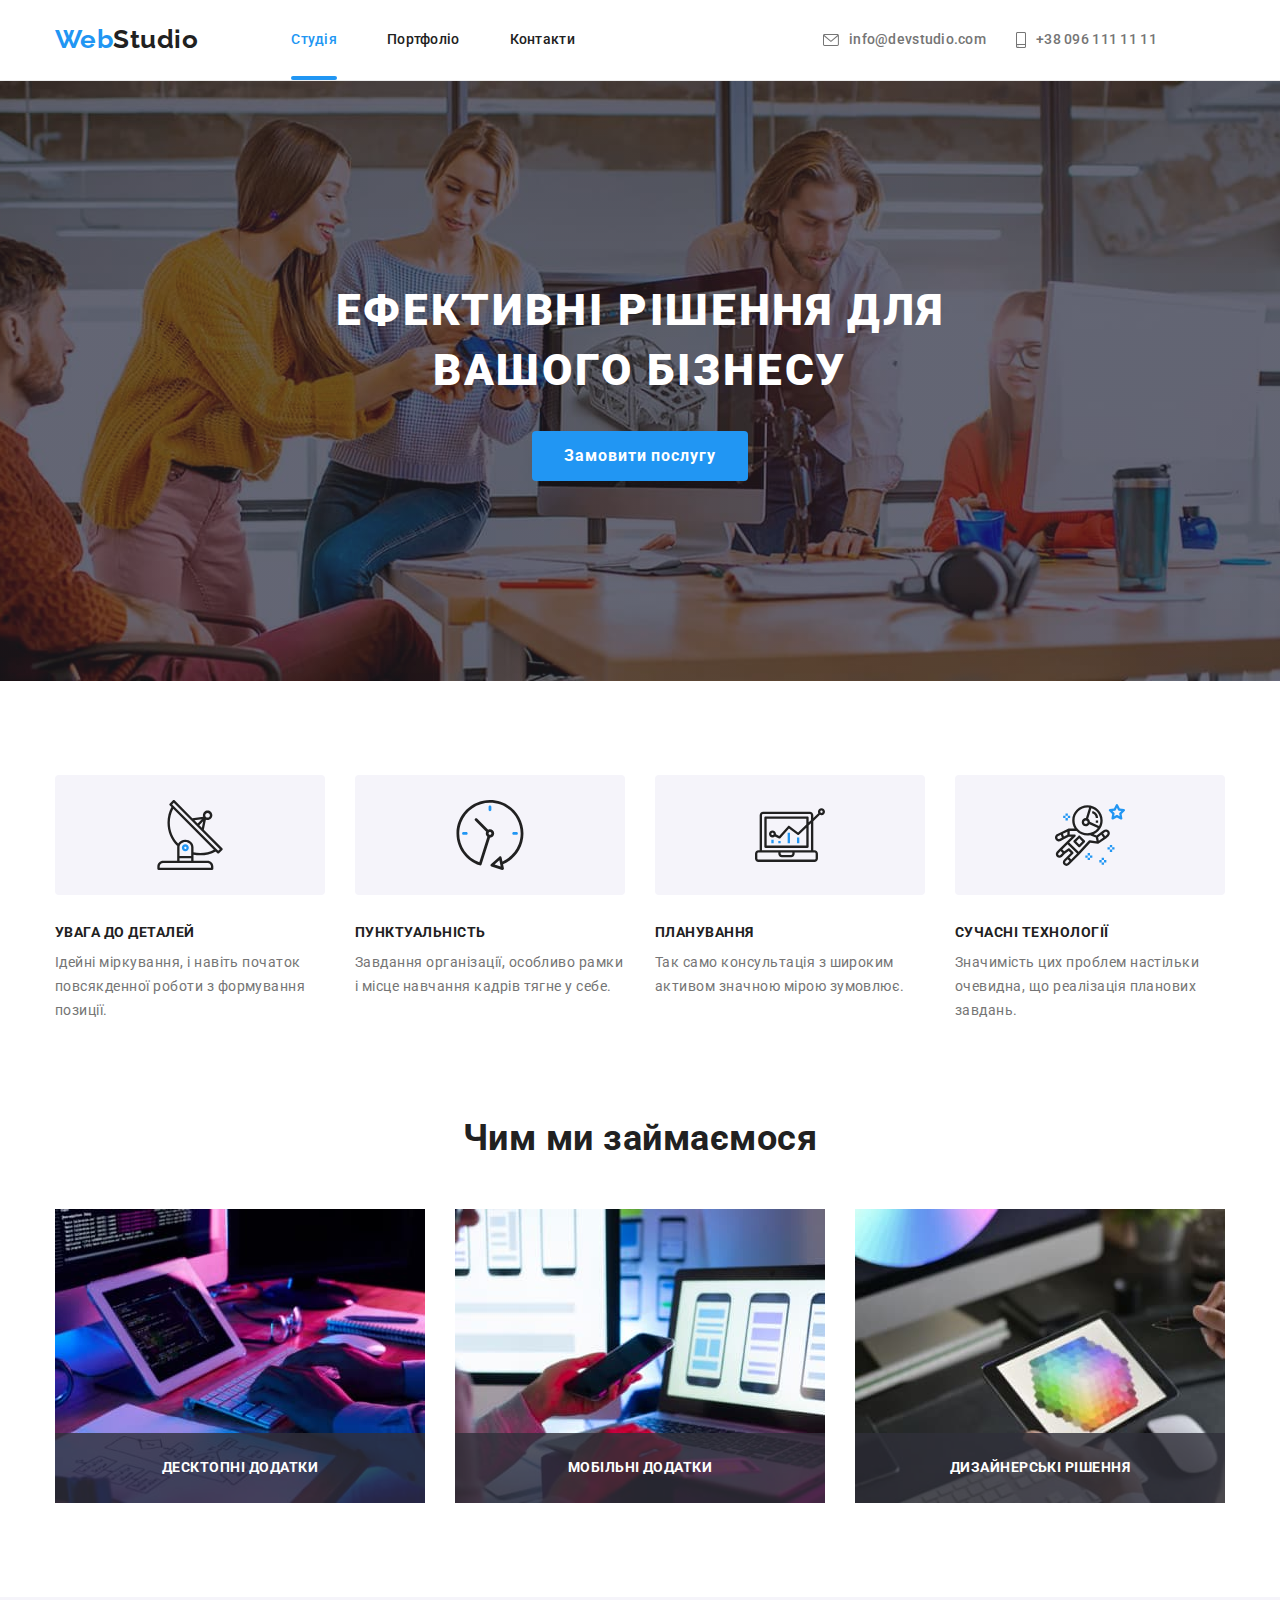
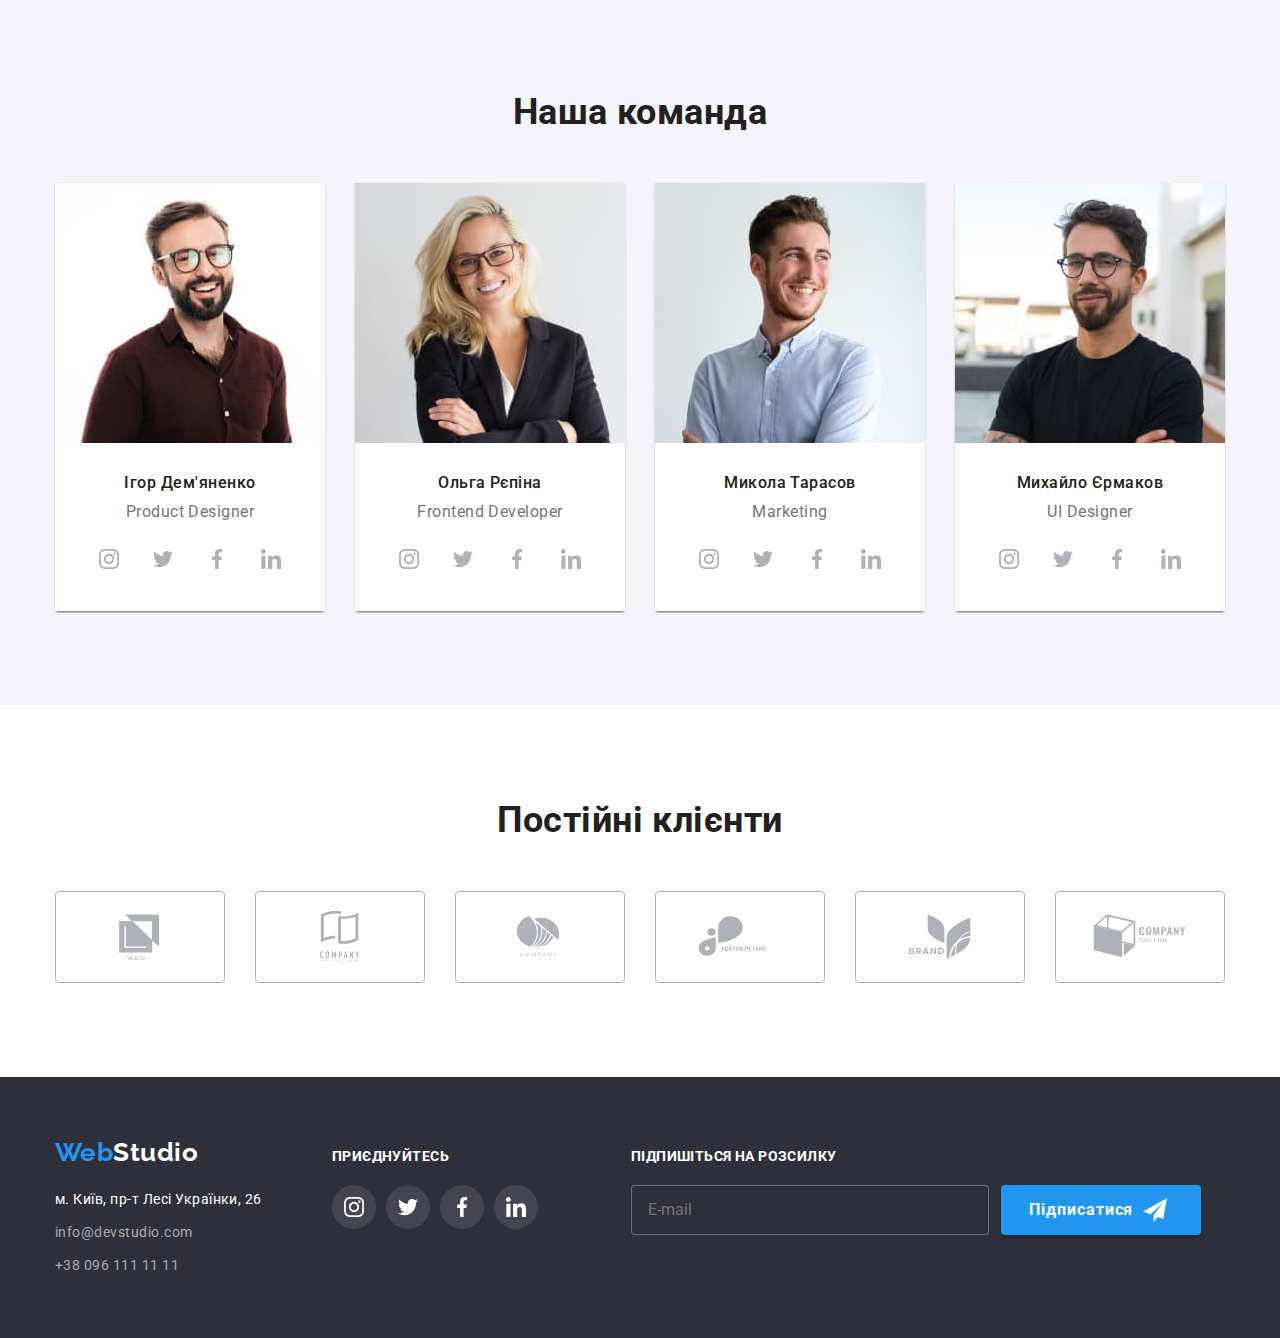
==== commit 5fe8a88a: "add modal" ====
--- a/index.html
+++ b/index.html
@@ -127,15 +127,30 @@
           <ul class="projects__list">
             <li class="projects__item">
               <h3 class="projects__subtitle">Десктопні додатки</h3>
-              <img src="./images/imgone.jpg" alt="Програміст працює" width="370" />
+              <img
+                srcset="./images/imgone.jpg 1x, ./images/imgone@2x.jpg 2x"
+                src="./images/imgone.jpg"
+                alt="Програміст працює"
+                width="370"
+              />
             </li>
             <li class="projects__item">
               <h3 class="projects__subtitle">Мобільні додатки</h3>
-              <img src="./images/imgtwo.jpg" alt=" Веб дизайнер розробляє додаток" width="370" />
+              <img
+                srcset="./images/imgtwo.jpg 1x, ./images/imgtwo@2x.jpg 2x"
+                src="./images/imgtwo.jpg"
+                alt=" Веб дизайнер розробляє додаток"
+                width="370"
+              />
             </li>
             <li class="projects__item">
               <h3 class="projects__subtitle">Дизайнерські рішення</h3>
-              <img src="./images/imgthree.jpg" alt="Художник працює з планшетом" width="370" />
+              <img
+                srcset="./images/imgthree.jpg 1x, ./images/imgthree@2x.jpg 2x"
+                src="./images/imgthree.jpg"
+                alt="Художник працює з планшетом"
+                width="370"
+              />
             </li>
           </ul>
         </div>
@@ -145,12 +160,24 @@
           <h2 class="title">Наша команда</h2>
           <ul class="profile__list">
             <li class="profile__item">
-              <img
-                class="profile__card"
-                srcset="./images/igor-450.jpg 1x, ./images/igor-450@2x.jpg 2x"
-                src="./images/igor-270@3x.jpg"
-                alt="Ігор Дем'яненко"
-              />
+              <picture>
+                <source
+                  srcset="./images/igor-450.jpg 1x, ./images/igor-450@2x.jpg 2x"
+                  media="(max-width: 768px)"
+                />
+                <source
+                  srcset="./images/igor-354.jpg 1x, ./images/igor-354@2x.jpg 2x"
+                  media="(max-width: 1200px)"
+                />
+
+                <source srcset="./images/igor-270@3x.jpg" media="(min-width: 1200px)" />
+                <img
+                  class="profile__card"
+                  src="./images/igor-450.jpg"
+                  alt="Ігор Дем'яненко"
+                  sizes="(min-width: 1200px) 25vw, (min-width: 768px) 50vw, 100vw"
+                />
+              </picture>
 
               <div class="profile__background">
                 <h3 class="profile__subtitle">Ігор Дем'яненко</h3>
@@ -184,12 +211,25 @@
               </div>
             </li>
             <li class="profile__item">
-              <img
-                class="profile__card"
-                srcset="./images/olga-450.jpg 1x, ./images/olga-450@2x.jpg 2x"
-                src="./images/olga-270@3x.jpg"
-                alt="Ольга Рєпіна"
-              />
+              <picture>
+                <source
+                  srcset="./images/olga-450.jpg 1x, ./images/olga-450@2x.jpg 2x"
+                  media="(max-width: 768px)"
+                />
+                <source
+                  srcset="./images/olga-354.jpg 1x, ./images/olga-354@2x.jpg 2x"
+                  media="(max-width: 1200px)"
+                />
+
+                <source srcset="./images/olga-270@3x.jpg" media="(min-width: 1200px)" />
+
+                <img
+                  class="profile__card"
+                  src="./images/olga-450.jpg"
+                  alt="Ольга Рєпіна"
+                  sizes="(min-width: 1200px) 25vw, (min-width: 768px) 50vw, 100vw"
+                />
+              </picture>
 
               <div class="profile__background">
                 <h3 class="profile__subtitle">Ольга Рєпіна</h3>
@@ -223,12 +263,25 @@
               </div>
             </li>
             <li class="profile__item">
-              <img
-                class="profile__card"
-                srcset="./images/mykola-450.jpg 1x, ./images/mykola-450@2x.jpg 2x"
-                src="./images/mykola-270@3x.jpg"
-                alt="Микола Тарасов"
-              />
+              <picture>
+                <source
+                  srcset="./images/mykola-450.jpg 1x, ./images/mykola-450@2x.jpg 2x"
+                  media="(max-width: 768px)"
+                />
+                <source
+                  srcset="./images/mykola-354.jpg 1x, ./images/mykola-354@2x.jpg 2x"
+                  media="(max-width: 1200px)"
+                />
+
+                <source srcset="./images/mykola-270@3x.jpg" media="(min-width: 1200px)" />
+
+                <img
+                  class="profile__card"
+                  src="./images/mykola-450.jpg"
+                  alt="Микола Тарасов"
+                  sizes="(min-width: 1200px) 25vw, (min-width: 768px) 50vw, 100vw"
+                />
+              </picture>
 
               <div class="profile__background">
                 <h3 class="profile__subtitle">Микола Тарасов</h3>
@@ -262,12 +315,25 @@
               </div>
             </li>
             <li class="profile__item">
-              <img
-                class="profile__card"
-                srcset="./images/mykhailo-450.jpg 1x, ./images/mykhailo-450@2x.jpg 2x"
-                src="./images/mykhailo-270@2x.jpg"
-                alt="Михайло Єрмаков"
-              />
+              <picture>
+                <source
+                  srcset="./images/michael-450.jpg 1x, ./images/michael-450@2x.jpg 2x"
+                  media="(max-width: 768px)"
+                />
+                <source
+                  srcset="./images/michael-354.jpg 1x, ./images/michael-354@2x.jpg 2x"
+                  media="(max-width: 1200px)"
+                />
+
+                <source srcset="./images/michael-270@3x.jpg" media="(min-width: 1200px)" />
+
+                <img
+                  class="profile__card"
+                  src="./images/michael-450.jpg"
+                  alt="Микола Тарасов"
+                  sizes="(min-width: 1200px) 25vw, (min-width: 768px) 50vw, 100vw"
+                />
+              </picture>
 
               <div class="profile__background">
                 <h3 class="profile__subtitle">Михайло Єрмаков</h3>
--- a/css/main.min.css
+++ b/css/main.min.css
@@ -1 +1 @@
-:root{--primary-text-color: #757575;--title-text-color: #212121;--primary-text-footer: rgba(255, 255, 255, 0.6);--accent-color: #2196f3;--primary-white-color: #ffffff;--primary-background-footer: #2f303a;--filter-background: #f5f4fa;--primary-icon-color: #afb1b8;--item-set-gap: 30px;--icon-set-gap: 10px;--transition-time: cubic-bezier(0.4, 0, 0.2, 1)}body{background-color:var(--primary-white-color);color:var(--primary-text-color);font-family:"Roboto",sans-serif;letter-spacing:.03em;margin:0}h1,h2,h3,h4,h5,h6,p{margin:0}ul{list-style:none;margin:0;padding:0}img{display:block;max-width:100%;margin:auto}.section{padding-top:94px;padding-bottom:94px}.title{color:var(--title-text-color);font-weight:700;font-size:36px;line-height:1.17;text-align:center;margin-bottom:50px}.visually-hidden{position:absolute;white-space:nowrap;width:1px;height:1px;overflow:hidden;border:0;padding:0;clip:rect(0 0 0 0);-webkit-clip-path:inset(50%);clip-path:inset(50%);margin:-1px}.primary__button{font-family:inherit;color:var(--primary-white-color);background-color:var(--accent-color);border-radius:4px;border-style:none;font-weight:700;font-size:16px;line-height:1.88;letter-spacing:.06em;cursor:pointer;display:-webkit-box;display:-ms-flexbox;display:flex;margin:0 auto;-webkit-box-pack:center;-ms-flex-pack:center;justify-content:center;padding:10px 32px;-webkit-transition:background-color 250ms var(--transition-time),-webkit-box-shadow 250ms var(--transition-time);transition:background-color 250ms var(--transition-time),-webkit-box-shadow 250ms var(--transition-time);transition:background-color 250ms var(--transition-time),box-shadow 250ms var(--transition-time);transition:background-color 250ms var(--transition-time),box-shadow 250ms var(--transition-time),-webkit-box-shadow 250ms var(--transition-time)}.primary__button:hover,.primary__button:focus{background-color:#188ce8;-webkit-box-shadow:0px 4px 4px rgba(0,0,0,.15);box-shadow:0px 4px 4px rgba(0,0,0,.15)}.primary__button--size{width:200px;height:50px}.backdrop{position:fixed;z-index:1;top:0;left:0;width:100%;height:100%;background-color:rgba(0,0,0,.25);opacity:1;visibility:visible;-webkit-transition:opacity 250ms var(--transition-time),visibility 250ms var(--transition-time);transition:opacity 250ms var(--transition-time),visibility 250ms var(--transition-time)}.backdrop.is-hidden{opacity:0;visibility:hidden;pointer-events:none}.backdrop.is-hidden .modal{-webkit-transform:translate(-50%, -50%) scale(0.5);transform:translate(-50%, -50%) scale(0.5)}.close__button{position:absolute;right:8px;top:8px;width:30px;height:30px;background-color:var(--primary-white-color);border:1px solid rgba(0,0,0,.1019607843);border-radius:50%;content:"";cursor:pointer}.close__icon{position:absolute;top:5px;left:5px;fill:currentColor;-webkit-transition:fill 250ms var(--transition-time);transition:fill 250ms var(--transition-time)}.close__button:hover .close__icon{fill:var(--accent-color)}.checkbox{margin-bottom:30px}.checkbox__input{-webkit-appearance:none;-moz-appearance:none;appearance:none;position:absolute;top:4px;left:3px}.checkbox__label{position:relative;font-size:14px;line-height:1.71;cursor:pointer;display:-webkit-box;display:-ms-flexbox;display:flex;-webkit-box-orient:horizontal;-webkit-box-direction:normal;-ms-flex-direction:row;flex-direction:row;-webkit-box-pack:center;-ms-flex-pack:center;justify-content:center;-webkit-box-align:center;-ms-flex-align:center;align-items:center;gap:7px}.checkbox__link{color:var(--accent-color)}.checkbox__icon{position:relative;cursor:pointer;width:16px;height:15px;border:2px solid var(--title-text-color);border-radius:2px}.check__icon{position:absolute;top:-2px;left:-2px;color:inherit;border-radius:2px;opacity:0;-webkit-transition:background-color 250ms var(--transition-time),fill 250ms var(--transition-time),opacity 250ms var(--transition-time);transition:background-color 250ms var(--transition-time),fill 250ms var(--transition-time),opacity 250ms var(--transition-time)}.checkbox__input:checked+.check__icon{background-color:var(--accent-color);fill:var(--primary-white-color);opacity:1}.modal{position:absolute;top:50%;left:50%;-webkit-transform:translate(-50%, -50%) scale(1);transform:translate(-50%, -50%) scale(1);min-width:528px;min-height:581px;padding:40px;background-color:var(--primary-white-color);-webkit-transition:-webkit-transform 250ms var(--transition-time);transition:-webkit-transform 250ms var(--transition-time);transition:transform 250ms var(--transition-time);transition:transform 250ms var(--transition-time), -webkit-transform 250ms var(--transition-time)}.modal__menu{display:-webkit-box;display:-ms-flexbox;display:flex;-webkit-box-orient:vertical;-webkit-box-direction:normal;-ms-flex-direction:column;flex-direction:column}.modal__title{font-size:20px;line-height:1.15;color:var(--title-text-color);text-align:center;margin-bottom:12px}.modal__control{position:relative;margin-bottom:10px}.modal__label{letter-spacing:.01em;line-height:1.17;font-size:12px;color:var(--primary-text-color);margin-bottom:4px}.modal__input{width:100%;padding:11px 11px 11px 33px;border:1px solid rgba(33,33,33,.2);border-radius:4px;outline:none;-webkit-transition:border-color 250ms var(--transition-time);transition:border-color 250ms var(--transition-time)}.modal__input:focus{border-color:var(--accent-color)}.modal__icon{position:absolute;left:15px;top:50%;-webkit-transform:translateY(-50%);transform:translateY(-50%);fill:#000;-webkit-transition:fill 250ms var(--transition-time);transition:fill 250ms var(--transition-time)}.modal__control:focus-within .modal__icon{fill:var(--accent-color)}.modal__textarea{width:100%;height:120px;padding:12px 16px;border:1px solid rgba(33,33,33,.2);border-radius:4px;outline:none;margin-bottom:20px;resize:none}.modal__textarea:focus{border-color:var(--accent-color)}.textarea{margin-bottom:4px}.modal__textarea::-webkit-input-placeholder{color:rgba(117,117,117,.5);font-size:12px;line-height:1.17;letter-spacing:.01em}.modal__textarea::-moz-placeholder{color:rgba(117,117,117,.5);font-size:12px;line-height:1.17;letter-spacing:.01em}.modal__textarea:-ms-input-placeholder{color:rgba(117,117,117,.5);font-size:12px;line-height:1.17;letter-spacing:.01em}.modal__textarea::-ms-input-placeholder{color:rgba(117,117,117,.5);font-size:12px;line-height:1.17;letter-spacing:.01em}.modal__textarea::placeholder{color:rgba(117,117,117,.5);font-size:12px;line-height:1.17;letter-spacing:.01em}.network__list{display:-webkit-box;display:-ms-flexbox;display:flex;gap:var(--icon-set-gap);-webkit-box-align:center;-ms-flex-align:center;align-items:center;-webkit-box-pack:center;-ms-flex-pack:center;justify-content:center}.network__link{display:-webkit-box;display:-ms-flexbox;display:flex;width:44px;height:44px;border-radius:50%;background-color:var(--primary-white-color);fill:var(--primary-icon-color);-webkit-box-pack:center;-ms-flex-pack:center;justify-content:center;-webkit-box-align:center;-ms-flex-align:center;align-items:center;-webkit-transition:fill 250ms var(--transition-time),background-color 250ms var(--transition-time);transition:fill 250ms var(--transition-time),background-color 250ms var(--transition-time)}.network__link:focus,.network__link:hover{fill:var(--primary-white-color);background-color:var(--accent-color)}.network__icon--color{fill:var(--primary-white-color)}.network__link--color{background-color:rgba(255,255,255,.1)}.advantages{padding-top:60px;padding-bottom:60px}@media(min-width: 1200px){.advantages{padding-top:94px;padding-bottom:94px;margin:0 auto}}.advantages__container{padding-left:15px;padding-right:15px;margin-left:auto;margin-right:auto}@media(min-width: 480px){.advantages__container{width:480px}}@media(min-width: 768px){.advantages__container{width:768px}}@media(min-width: 1200px){.advantages__container{width:1200px}}.advantages__list{display:-webkit-box;display:-ms-flexbox;display:flex;-webkit-box-orient:vertical;-webkit-box-direction:normal;-ms-flex-direction:column;flex-direction:column;gap:var(--item-set-gap)}@media(min-width: 768px){.advantages__list{-webkit-box-orient:horizontal;-webkit-box-direction:normal;-ms-flex-direction:row;flex-direction:row;-ms-flex-wrap:wrap;flex-wrap:wrap}}.advantages__icon{display:-webkit-box;display:-ms-flexbox;display:flex;-webkit-box-align:center;-ms-flex-align:center;align-items:center;-webkit-box-pack:center;-ms-flex-pack:center;justify-content:center;height:120px;background-color:var(--filter-background);margin-bottom:30px;border-radius:4px;margin-left:auto;margin-right:auto}@media(min-width: 1200px){.advantages__icon{height:120px}}.advantages__item{text-align:left}@media(min-width: 480px){.advantages__item{width:450px}}@media(min-width: 768px){.advantages__item{width:354px}}@media(min-width: 1200px){.advantages__item{width:270px}}.advantages__title{visibility:hidden;color:var(--title-text-color)}.advantages__subtitle{color:var(--title-text-color);font-weight:700;font-size:14px;line-height:1.14;text-transform:uppercase;margin-bottom:10px;text-align:center}@media(min-width: 768px){.advantages__subtitle{text-align:left}}.advantages__text{color:var(--primary-text-color);font-size:14px;line-height:1.71}.clients{padding-top:60px;padding-bottom:60px}@media(min-width: 1200px){.clients{padding-top:94px;padding-bottom:94px}}.clients__container{padding-left:15px;padding-right:15px;margin-left:auto;margin-right:auto}@media(min-width: 480px){.clients__container{width:480px}}@media(min-width: 768px){.clients__container{width:768px}}@media(min-width: 1200px){.clients__container{width:1200px}}.clients__list{display:-webkit-box;display:-ms-flexbox;display:flex;-ms-flex-wrap:wrap;flex-wrap:wrap;-webkit-box-pack:center;-ms-flex-pack:center;justify-content:center;gap:var(--item-set-gap)}.clients__item{display:-webkit-box;display:-ms-flexbox;display:flex;-webkit-box-pack:center;-ms-flex-pack:center;justify-content:center;-webkit-box-align:center;-ms-flex-align:center;align-items:center}@media(min-width: 480px){.clients__item{width:210px}}@media(min-width: 768px){.clients__item{width:226px}}@media(min-width: 1200px){.clients__item{width:170px}}.clients__icon{fill:var(--primary-icon-color);-webkit-transition:fill 250ms var(--transition-time);transition:fill 250ms var(--transition-time)}.clients__link{width:100%;height:92px;padding:16px 32px;display:-webkit-box;display:-ms-flexbox;display:flex;border:1px solid var(--primary-icon-color);border-radius:4px;-webkit-box-align:center;-ms-flex-align:center;align-items:center;-webkit-box-pack:center;-ms-flex-pack:center;justify-content:center;fill:var(--primary-icon-color);-webkit-transition:fill 250ms var(--transition-time),border 250ms var(--transition-time);transition:fill 250ms var(--transition-time),border 250ms var(--transition-time)}.clients__link:focus,.clients__link:hover{border:1px solid var(--accent-color)}.clients__link:hover .clients__icon,.clients__link:focus .clients__icon{fill:var(--accent-color)}.footer{background-color:var(--primary-background-footer);padding-top:60px;padding-bottom:60px}.footer__container{padding-left:15px;padding-right:15px;margin-left:auto;margin-right:auto;display:-webkit-box;display:-ms-flexbox;display:flex;-webkit-box-orient:vertical;-webkit-box-direction:normal;-ms-flex-direction:column;flex-direction:column;-webkit-box-align:center;-ms-flex-align:center;align-items:center;gap:60px}@media(min-width: 480px){.footer__container{width:480px}}@media(min-width: 768px){.footer__container{width:768px}}@media(min-width: 1200px){.footer__container{width:1200px;-webkit-box-orient:horizontal;-webkit-box-direction:normal;-ms-flex-direction:row;flex-direction:row;-webkit-box-align:baseline;-ms-flex-align:baseline;align-items:baseline;gap:93px}}.footer__box{display:-webkit-box;display:-ms-flexbox;display:flex;-webkit-box-orient:vertical;-webkit-box-direction:normal;-ms-flex-direction:column;flex-direction:column;gap:60px}@media(min-width: 768px){.footer__box{-webkit-box-orient:horizontal;-webkit-box-direction:normal;-ms-flex-direction:row;flex-direction:row;gap:165px;-webkit-box-align:baseline;-ms-flex-align:baseline;align-items:baseline}}@media(min-width: 1200px){.footer__box{gap:70px}}.footer__contacts{display:-webkit-box;display:-ms-flexbox;display:flex;-webkit-box-orient:vertical;-webkit-box-direction:normal;-ms-flex-direction:column;flex-direction:column;-webkit-box-align:center;-ms-flex-align:center;align-items:center;text-align:center}@media(min-width: 1200px){.footer__contacts{display:block;text-align:left}}.footer__logo{font-family:"Raleway",sans-serif;color:var(--accent-color);-webkit-text-decoration-line:none;text-decoration-line:none;font-weight:700;font-size:26px;line-height:1.19;display:-webkit-box;display:-ms-flexbox;display:flex}.footer__logo--studio{color:var(--primary-white-color);margin-bottom:20px}.footer__subtitle{color:var(--primary-white-color);font-weight:700;font-size:14px;line-height:1.14;text-transform:uppercase;letter-spacing:.03em;margin-bottom:20px;display:block;text-align:center}@media(min-width: 1200px){.footer__subtitle{text-align:left}}.address__list{display:-webkit-box;display:-ms-flexbox;display:flex;-webkit-box-orient:vertical;-webkit-box-direction:normal;-ms-flex-direction:column;flex-direction:column;gap:9px}.address__map{color:var(--primary-white-color);-webkit-text-decoration-line:none;text-decoration-line:none;font-style:normal;font-size:14px;line-height:1.71}.address__link{color:var(--primary-text-footer);font-style:normal;font-size:14px;line-height:1.71;-webkit-text-decoration-line:none;text-decoration-line:none;-webkit-transition:color 250ms var(--transition-time);transition:color 250ms var(--transition-time)}.address__link:focus,.address__link:hover{color:var(--accent-color)}.subscription__label{color:var(--primary-white-color);font-weight:700;font-size:14px;line-height:1.14;text-transform:uppercase;letter-spacing:.03em;margin-bottom:20px;display:block;text-align:center}@media(min-width: 1200px){.subscription__label{text-align:left}}.subscription__sending{gap:12px}@media(min-width: 1200px){.subscription__sending{display:-webkit-box;display:-ms-flexbox;display:flex;-webkit-box-orient:horizontal;-webkit-box-direction:normal;-ms-flex-direction:row;flex-direction:row}}.subscription__input{margin-bottom:20px;height:50px;border:1px solid rgba(255,255,255,.3);border-radius:4px;background-color:var(--primary-background-footer);color:var(--primary-white-color);padding:15px 16px;outline:none}@media(min-width: 320px){.subscription__input{width:300px}}@media(min-width: 480px){.subscription__input{width:450px}}@media(min-width: 1200px){.subscription__input{width:358px}}.subscription__input:focus{border-color:var(--accent-color)}.subscription__button{font-family:inherit;color:var(--primary-white-color);background-color:var(--accent-color);border-color:var(--accent-color);border-radius:4px;border-style:none;font-weight:700;font-size:16px;line-height:1.88;letter-spacing:.06em;cursor:pointer;padding:10px 28px;-webkit-box-shadow:0px 4px 4px rgba(0,0,0,.15);box-shadow:0px 4px 4px rgba(0,0,0,.15);display:-webkit-box;display:-ms-flexbox;display:flex;gap:10px;-webkit-box-orient:horizontal;-webkit-box-direction:normal;-ms-flex-direction:row;flex-direction:row;-webkit-box-align:center;-ms-flex-align:center;align-items:center;width:200px;height:50px;margin-left:auto;margin-right:auto;fill:var(--primary-white-color);-webkit-transition:background-color 250ms var(--transition-time),border-color 250ms var(--transition-time);transition:background-color 250ms var(--transition-time),border-color 250ms var(--transition-time)}.subscription__button:hover{border-color:#188ce8;background-color:#188ce8}.subscription__icon{display:-webkit-box;display:-ms-flexbox;display:flex;-webkit-box-orient:horizontal;-webkit-box-direction:normal;-ms-flex-direction:row;flex-direction:row;-webkit-box-align:center;-ms-flex-align:center;align-items:center}.gallery__list{list-style-type:none;display:-webkit-box;display:-ms-flexbox;display:flex;-ms-flex-wrap:wrap;flex-wrap:wrap;gap:var(--item-set-gap)}@media(min-width: 480px){.gallery__card{width:450px}}@media(min-width: 768px){.gallery__card{width:354px}}@media(min-width: 1200px){.gallery__card{width:370px}}.gallery__link{-webkit-text-decoration-line:none;text-decoration-line:none;display:-webkit-box;display:-ms-flexbox;display:flex;-webkit-box-orient:vertical;-webkit-box-direction:normal;-ms-flex-direction:column;flex-direction:column;-webkit-transition:-webkit-box-shadow 250ms var(--transition-time);transition:-webkit-box-shadow 250ms var(--transition-time);transition:box-shadow 250ms var(--transition-time);transition:box-shadow 250ms var(--transition-time), -webkit-box-shadow 250ms var(--transition-time)}.gallery__link:focus,.gallery__link:hover{-webkit-box-shadow:0px 1px 1px rgba(0,0,0,.12),0px 4px 4px rgba(0,0,0,.06),1px 4px 6px rgba(0,0,0,.16);box-shadow:0px 1px 1px rgba(0,0,0,.12),0px 4px 4px rgba(0,0,0,.06),1px 4px 6px rgba(0,0,0,.16);outline:none}.gallery__item{display:-webkit-box;display:-ms-flexbox;display:flex;-webkit-box-orient:vertical;-webkit-box-direction:normal;-ms-flex-direction:column;flex-direction:column;padding:20px 24px;border-bottom:1px solid #eee;border-right:1px solid #eee;border-left:1px solid #eee}@media(min-width: 480px){.gallery__item{width:450px}}@media(min-width: 768px){.gallery__item{width:354px}}@media(min-width: 1200px){.gallery__item{width:370px}}.gallery__title{color:var(--title-text-color);font-weight:700;font-size:18px;line-height:2;text-align:left;letter-spacing:.06em;margin-bottom:4px}.gallery__text{color:var(--primary-text-color);font-size:16px;line-height:1.88;text-align:left}.gallery__text--hidden{position:absolute;font-size:18px;line-height:1.56;color:var(--primary-white-color);background-color:rgba(33,150,243,.9);display:-webkit-box;display:-ms-flexbox;display:flex;-webkit-box-align:start;-ms-flex-align:start;align-items:flex-start;-webkit-box-pack:center;-ms-flex-pack:center;justify-content:center;top:0;left:0;height:100%;padding-left:47px;padding-right:47px;padding-top:34px;-webkit-transform:translateY(100%);transform:translateY(100%);-webkit-transition:-webkit-transform 250ms var(--transition-time);transition:-webkit-transform 250ms var(--transition-time);transition:transform 250ms var(--transition-time);transition:transform 250ms var(--transition-time), -webkit-transform 250ms var(--transition-time)}.gallery__overflow{position:relative;overflow:hidden}.gallery__link:hover .gallery__text--hidden,.gallery__link:focus .gallery__text--hidden{-webkit-transform:translateX(0);transform:translateX(0)}.header{border-bottom:1px solid #ececec}.header__container{padding-left:15px;padding-right:15px;margin-left:auto;margin-right:auto;display:-webkit-box;display:-ms-flexbox;display:flex}@media(min-width: 480px){.header__container{width:480px}}@media(min-width: 768px){.header__container{width:768px}}@media(min-width: 1200px){.header__container{width:1200px;padding:0 15px;margin:0 auto}}.header__logo{font-family:"Raleway",sans-serif;color:var(--accent-color);font-weight:700;font-size:24px;line-height:1.17;-webkit-text-decoration-line:none;text-decoration-line:none}@media(min-width: 768px){.header__logo{padding-top:24px;padding-bottom:25px;margin-right:93px;font-size:26px;line-height:1.19;padding-top:24px;padding-bottom:25px;margin-right:88px}}@media(min-width: 1200px){.header__logo{margin-right:93px}}.header__logo--studio{color:var(--title-text-color)}.header__nav{display:-webkit-box;display:-ms-flexbox;display:flex}@media(min-width: 1200px){.header__nav{margin-right:93px}}.header__menu{max-width:768px;width:100%;padding:0;margin:0;display:-webkit-box;display:-ms-flexbox;display:flex;-webkit-box-align:center;-ms-flex-align:center;align-items:center}@media(max-width: 768px){.header__menu{-webkit-box-pack:justify;-ms-flex-pack:justify;justify-content:space-between}}.header__burger-menu{background-color:var(--primary-white-color);border:none;padding:0}@media(min-width: 768px){.header__burger-menu{display:none}}.header__list{display:none}@media(min-width: 768px){.header__list{display:-webkit-box;display:-ms-flexbox;display:flex;-webkit-box-align:center;-ms-flex-align:center;align-items:center}}.header__item{display:-webkit-box;display:-ms-flexbox;display:flex;-ms-flex-line-pack:center;align-content:center}.header__item:not(:last-child){margin-right:50px}.header__link{color:var(--title-text-color);-webkit-text-decoration-line:none;text-decoration-line:none;font-weight:500;font-size:12px;line-height:1.14;letter-spacing:.02em;padding-top:32px;padding-bottom:32px;-webkit-transition:color 250ms var(--transition-time);transition:color 250ms var(--transition-time);position:relative}@media(min-width: 1200px){.header__link{font-size:14px;line-height:1.14;padding-top:32px;padding-bottom:32px}}.header__link:hover,.header__link:focus{color:var(--accent-color)}.header__link.current::after{content:"";position:absolute;width:100%;height:4px;background-color:var(--accent-color);border-radius:2px;bottom:0;right:0px}.header__link.current{color:var(--accent-color)}.header-contacts__list{display:none}@media(min-width: 768px){.header-contacts__list{display:-webkit-box;display:-ms-flexbox;display:flex;-webkit-box-orient:vertical;-webkit-box-direction:normal;-ms-flex-direction:column;flex-direction:column;-webkit-box-align:start;-ms-flex-align:start;align-items:flex-start;gap:10px;padding-top:21px;padding-bottom:21px;margin:0}}@media(min-width: 1200px){.header-contacts__list{-webkit-box-orient:horizontal;-webkit-box-direction:normal;-ms-flex-direction:row;flex-direction:row;padding:0;gap:30px}}.header-contacts__item{display:-webkit-box;display:-ms-flexbox;display:flex;-ms-flex-line-pack:center;align-content:center;-webkit-box-pack:center;-ms-flex-pack:center;justify-content:center}.header-contacts__icon{margin-right:10px}.header-contacts__link{color:var(--primary-text-color);-webkit-text-decoration-line:none;text-decoration-line:none;font-weight:500;font-size:12px;line-height:1.14;letter-spacing:.02em;fill:var(--primary-text-color);display:-webkit-box;display:-ms-flexbox;display:flex;-webkit-box-align:center;-ms-flex-align:center;align-items:center;-webkit-box-pack:center;-ms-flex-pack:center;justify-content:center;-webkit-transition:color 250ms var(--transition-time),fill 250ms var(--transition-time);transition:color 250ms var(--transition-time),fill 250ms var(--transition-time)}@media(min-width: 1200px){.header-contacts__link{padding-top:32px;padding-bottom:32px;font-size:14px}}.header-contacts__link:focus,.header-contacts__link:hover{color:var(--accent-color);fill:var(--accent-color)}.hero{background-color:var(--primary-background-footer);display:-webkit-box;display:-ms-flexbox;display:flex;-webkit-box-orient:vertical;-webkit-box-direction:normal;-ms-flex-direction:column;flex-direction:column;-webkit-box-align:center;-ms-flex-align:center;align-items:center;padding:118px 15px;max-width:480px;width:100%;height:100%;margin:0 auto;background-image:-webkit-gradient(linear, left top, right top, from(rgba(47, 48, 58, 0.4)), to(rgba(47, 48, 58, 0.4))),url(../../images/hero-480.jpg);background-image:linear-gradient(to right, rgba(47, 48, 58, 0.4), rgba(47, 48, 58, 0.4)),url(../../images/hero-480.jpg);background-repeat:no-repeat;background-position:center;background-size:cover}@media(min-device-pixel-ratio: 2),(-webkit-min-device-pixel-ratio: 2),(min-resolution: 192dpi),(min-resolution: 2dppx){.hero{background-image:url "../../images/hero-480@2x.jpg"}}@media(min-width: 768px){.hero{max-width:768px;background-image:-webkit-gradient(linear, left top, right top, from(rgba(47, 48, 58, 0.4)), to(rgba(47, 48, 58, 0.4))),url(../../images/hero-768.jpg);background-image:linear-gradient(to right, rgba(47, 48, 58, 0.4), rgba(47, 48, 58, 0.4)),url(../../images/hero-768.jpg)}}@media(min-width: 768px)and (min-device-pixel-ratio: 2),(min-width: 768px)and (-webkit-min-device-pixel-ratio: 2),(min-width: 768px)and (min-resolution: 192dpi),(min-width: 768px)and (min-resolution: 2dppx){.hero{background-image:url "../../images/hero-768@2x.jpg"}}@media(min-width: 1200px){.hero{max-width:1600px;padding-top:200px;padding-bottom:200px;background-image:-webkit-gradient(linear, left top, right top, from(rgba(47, 48, 58, 0.4)), to(rgba(47, 48, 58, 0.4))),url(../../images/hero-1600.jpg);background-image:linear-gradient(to right, rgba(47, 48, 58, 0.4), rgba(47, 48, 58, 0.4)),url(../../images/hero-1600.jpg)}}@media(min-width: 1200px)and (min-device-pixel-ratio: 2),(min-width: 1200px)and (-webkit-min-device-pixel-ratio: 2),(min-width: 1200px)and (min-resolution: 192dpi),(min-width: 1200px)and (min-resolution: 2dppx){.hero{background-image:url "../../images/hero-1600@2x.jpg"}}.hero__container{padding-left:15px;padding-right:15px;margin-left:auto;margin-right:auto}@media(min-width: 480px){.hero__container{width:480px}}@media(min-width: 768px){.hero__container{width:768px;margin:0 auto;padding-left:15px;padding-right:15px}}@media(min-width: 1200px){.hero__container{width:1200px}}.hero__title{color:var(--primary-white-color);font-weight:900;font-size:26px;line-height:1.62;text-align:center;letter-spacing:.06em;text-transform:uppercase;display:-webkit-box;display:-ms-flexbox;display:flex;margin-bottom:30px;margin-right:auto;margin-left:auto}@media(min-width: 1200px){.hero__title{width:696px;font-size:44px;line-height:1.36}}.mobile-menu{position:fixed;top:0;left:0;-webkit-transform:translateX(200%);transform:translateX(200%);max-width:480px;width:100%;height:100%;background-color:var(--primary-white-color);padding:48px 40px;z-index:1;-webkit-transition:-webkit-transform .2s;transition:-webkit-transform .2s;transition:transform .2s;transition:transform .2s, -webkit-transform .2s}@media(min-width: 768px){.mobile-menu{display:none}}.mobile-menu.is-open{-webkit-transform:translateX(0);transform:translateX(0)}.mobile-menu__close-button{background-color:var(--primary-white-color);border:none;position:absolute;top:10px;right:15px;cursor:pointer;display:-webkit-box;display:-ms-flexbox;display:flex;-ms-flex-line-pack:center;align-content:center;padding:0;fill:var(--primary-text-color)}.mobile-menu__close-button:hover,.mobile-menu__close-button:focus{fill:var(--accent-color)}.mobile-menu__nav{display:-webkit-box;display:-ms-flexbox;display:flex;-webkit-box-orient:vertical;-webkit-box-direction:normal;-ms-flex-direction:column;flex-direction:column}.mobile-menu__item:not(:last-child){margin-bottom:32px}.mobile-menu__item:last-child{margin-bottom:302px}.mobile-menu__link{text-decoration:none;color:var(--title-text-color);font-size:40px;font-weight:500}.mobile-menu__link:hover,.mobile-menu__link:focus{color:var(--accent-color)}.mobile-network__list{display:-webkit-box;display:-ms-flexbox;display:flex}.mobile-network__item{padding:1px 10px}.mobile-network__item:not(:last-child){border-right:1px solid rgba(33,33,33,.2)}.mobile-network__item:first-child{padding-left:0px}.mobile-network__link{text-decoration:none;color:var(--accent-color);font-weight:500;font-size:18px;line-height:1.22;letter-spacing:.02em;cursor:pointer}.mobile-contacts__list{display:-webkit-box;display:-ms-flexbox;display:flex;-webkit-box-orient:vertical;-webkit-box-direction:normal;-ms-flex-direction:column;flex-direction:column;gap:32px}.mobile-contacts__list :last-child{margin-bottom:64px}.mobile-contacts__link{text-decoration:none;color:var(--primary-text-color);font-weight:500;font-size:24px}.mobile-contacts__link:hover,.mobile-contacts__link:focus{color:var(--accent-color)}.portfolio{padding-top:94px;padding-bottom:94px}.portfolio__container{padding-left:15px;padding-right:15px;margin-left:auto;margin-right:auto}@media(min-width: 480px){.portfolio__container{width:480px}}@media(min-width: 768px){.portfolio__container{width:768px}}@media(min-width: 1200px){.portfolio__container{width:1200px}}.portfolio__list{display:-webkit-box;display:-ms-flexbox;display:flex;-webkit-box-align:center;-ms-flex-align:center;align-items:center;-ms-flex-wrap:wrap;flex-wrap:wrap;gap:8px;margin-bottom:50px}@media(min-width: 480px){.portfolio__list{-webkit-box-pack:start;-ms-flex-pack:start;justify-content:flex-start}}@media(min-width: 768px){.portfolio__list{-webkit-box-pack:center;-ms-flex-pack:center;justify-content:center}}.portfolio__buttons{color:var(--title-text-color);background-color:var(--filter-background);-webkit-text-decoration-line:none;text-decoration-line:none;border-color:var(--filter-background);border-radius:4px;border-style:none;font-family:inherit;font-weight:500;font-size:16px;line-height:1.63;cursor:pointer;padding:6px 22px;-webkit-transition:color 250ms var(--transition-time),background-color 250ms var(--transition-time),border-color 250ms var(--transition-time),-webkit-box-shadow 250ms var(--transition-time);transition:color 250ms var(--transition-time),background-color 250ms var(--transition-time),border-color 250ms var(--transition-time),-webkit-box-shadow 250ms var(--transition-time);transition:color 250ms var(--transition-time),background-color 250ms var(--transition-time),border-color 250ms var(--transition-time),box-shadow 250ms var(--transition-time);transition:color 250ms var(--transition-time),background-color 250ms var(--transition-time),border-color 250ms var(--transition-time),box-shadow 250ms var(--transition-time),-webkit-box-shadow 250ms var(--transition-time)}.portfolio__buttons:focus,.portfolio__buttons:hover{color:var(--primary-white-color);background-color:var(--accent-color);border-color:var(--accent-color);-webkit-box-shadow:0px 3px 1px rgba(0,0,0,.1),0px 1px 2px rgba(0,0,0,.08),0px 2px 2px rgba(0,0,0,.12);box-shadow:0px 3px 1px rgba(0,0,0,.1),0px 1px 2px rgba(0,0,0,.08),0px 2px 2px rgba(0,0,0,.12)}.profile{background-color:#f5f4fa;padding-top:60px;padding-bottom:60px}@media(min-width: 1200px){.profile{padding-top:94px;padding-bottom:94px}}.profile__container{padding-left:15px;padding-right:15px;margin-left:auto;margin-right:auto}@media(min-width: 480px){.profile__container{width:480px}}@media(min-width: 768px){.profile__container{width:768px}}@media(min-width: 1200px){.profile__container{width:1200px;margin:0 auto}}@media(min-width: 1200px){.profile__card{width:270px}}.profile__title{color:var(--title-text-color);font-weight:700;font-size:36px;line-height:1.17;text-align:center;margin-bottom:50px}.profile__background{background-color:var(--primary-white-color);padding:30px}.profile__list{display:-webkit-box;display:-ms-flexbox;display:flex;-webkit-box-orient:vertical;-webkit-box-direction:normal;-ms-flex-direction:column;flex-direction:column;gap:var(--item-set-gap)}@media(min-width: 768px){.profile__list{-webkit-box-orient:horizontal;-webkit-box-direction:normal;-ms-flex-direction:row;flex-direction:row;-ms-flex-wrap:wrap;flex-wrap:wrap}}.profile__item{display:block;-webkit-box-shadow:0px 1px 3px rgba(0,0,0,.12),0px 1px 1px rgba(0,0,0,.14),0px 2px 1px rgba(0,0,0,.2);box-shadow:0px 1px 3px rgba(0,0,0,.12),0px 1px 1px rgba(0,0,0,.14),0px 2px 1px rgba(0,0,0,.2);border-radius:0px 0px 4px 4px}@media(min-width: 480px){.profile__item{width:450px}}@media(min-width: 768px){.profile__item{width:354px}}@media(min-width: 1200px){.profile__item{width:270px}}.profile__subtitle{color:var(--title-text-color);font-weight:500;font-size:16px;line-height:1.19;text-align:center;margin-bottom:10px}.profile__text{color:var(--primary-text-color);font-size:16px;line-height:1.19;text-align:center;margin-bottom:16px}.projects{padding-top:0px;padding-bottom:94px;display:none}@media(min-width: 1200px){.projects{display:block}}.projects__container{max-width:1200px;width:100%;margin:0 auto;padding-left:15px;padding-right:15px}.projects__title{color:var(--title-text-color);font-weight:700;font-size:36px;line-height:1.17;text-align:center;margin-bottom:50px}.projects__list{position:relative;display:-webkit-box;display:-ms-flexbox;display:flex;gap:var(--item-set-gap)}.projects__subtitle{color:var(--primary-white-color);font-weight:700;font-size:14px;line-height:1.14;text-transform:uppercase;background-color:rgba(47,48,58,.8);display:-webkit-box;display:-ms-flexbox;display:flex;-webkit-box-align:center;-ms-flex-align:center;align-items:center;-webkit-box-pack:center;-ms-flex-pack:center;justify-content:center;position:absolute;width:370px;height:70px;bottom:0}/*# sourceMappingURL=main.min.css.map */+:root{--primary-text-color: #757575;--title-text-color: #212121;--primary-text-footer: rgba(255, 255, 255, 0.6);--accent-color: #2196f3;--primary-white-color: #ffffff;--primary-background-footer: #2f303a;--filter-background: #f5f4fa;--primary-icon-color: #afb1b8;--item-set-gap: 30px;--icon-set-gap: 10px;--transition-time: cubic-bezier(0.4, 0, 0.2, 1)}body{background-color:var(--primary-white-color);color:var(--primary-text-color);font-family:"Roboto",sans-serif;letter-spacing:.03em;margin:0}h1,h2,h3,h4,h5,h6,p{margin:0}ul{list-style:none;margin:0;padding:0}img{display:block;max-width:100%;margin:auto}.section{padding-top:94px;padding-bottom:94px}.title{color:var(--title-text-color);font-weight:700;font-size:36px;line-height:1.17;text-align:center;margin-bottom:50px}.visually-hidden{position:absolute;white-space:nowrap;width:1px;height:1px;overflow:hidden;border:0;padding:0;clip:rect(0 0 0 0);-webkit-clip-path:inset(50%);clip-path:inset(50%);margin:-1px}.primary__button{font-family:inherit;color:var(--primary-white-color);background-color:var(--accent-color);border-radius:4px;border-style:none;font-weight:700;font-size:16px;line-height:1.88;letter-spacing:.06em;cursor:pointer;display:-webkit-box;display:-ms-flexbox;display:flex;margin:0 auto;-webkit-box-pack:center;-ms-flex-pack:center;justify-content:center;padding:10px 32px;-webkit-transition:background-color 250ms var(--transition-time),-webkit-box-shadow 250ms var(--transition-time);transition:background-color 250ms var(--transition-time),-webkit-box-shadow 250ms var(--transition-time);transition:background-color 250ms var(--transition-time),box-shadow 250ms var(--transition-time);transition:background-color 250ms var(--transition-time),box-shadow 250ms var(--transition-time),-webkit-box-shadow 250ms var(--transition-time)}.primary__button:hover,.primary__button:focus{background-color:#188ce8;-webkit-box-shadow:0px 4px 4px rgba(0,0,0,.15);box-shadow:0px 4px 4px rgba(0,0,0,.15)}.primary__button--size{width:200px;height:50px}.backdrop{position:fixed;z-index:1;top:0;left:0;width:100%;height:100%;background-color:rgba(0,0,0,.25);opacity:1;visibility:visible;-webkit-transition:opacity 250ms var(--transition-time),visibility 250ms var(--transition-time);transition:opacity 250ms var(--transition-time),visibility 250ms var(--transition-time)}.backdrop.is-hidden{opacity:0;visibility:hidden;pointer-events:none}.backdrop.is-hidden .modal{-webkit-transform:translate(-50%, -50%) scale(0.5);transform:translate(-50%, -50%) scale(0.5)}.close__button{position:absolute;right:8px;top:8px;width:30px;height:30px;background-color:var(--primary-white-color);border:1px solid rgba(0,0,0,.1019607843);border-radius:50%;content:"";cursor:pointer}.close__icon{position:absolute;top:5px;left:5px;fill:currentColor;-webkit-transition:fill 250ms var(--transition-time);transition:fill 250ms var(--transition-time)}.close__button:hover .close__icon{fill:var(--accent-color)}.checkbox{margin-bottom:30px}.checkbox__input{-webkit-appearance:none;-moz-appearance:none;appearance:none;position:absolute;top:4px;left:3px}.checkbox__label{position:relative;font-size:12px;line-height:1.71;cursor:pointer;display:-webkit-box;display:-ms-flexbox;display:flex;-webkit-box-orient:horizontal;-webkit-box-direction:normal;-ms-flex-direction:row;flex-direction:row;-webkit-box-pack:center;-ms-flex-pack:center;justify-content:center;-webkit-box-align:center;-ms-flex-align:center;align-items:center;gap:7px}@media(min-width: 1200px){.checkbox__label{font-size:14px}}.checkbox__link{color:var(--accent-color)}.checkbox__icon{position:relative;cursor:pointer;width:16px;height:15px;border:2px solid var(--title-text-color);border-radius:2px}.check__icon{position:absolute;top:-2px;left:-2px;color:inherit;border-radius:2px;opacity:0;-webkit-transition:background-color 250ms var(--transition-time),fill 250ms var(--transition-time),opacity 250ms var(--transition-time);transition:background-color 250ms var(--transition-time),fill 250ms var(--transition-time),opacity 250ms var(--transition-time)}.checkbox__input:checked+.check__icon{background-color:var(--accent-color);fill:var(--primary-white-color);opacity:1}.modal{position:absolute;top:50%;left:50%;-webkit-transform:translate(-50%, -50%) scale(1);transform:translate(-50%, -50%) scale(1);width:450px;min-height:609px;padding:40px;background-color:var(--primary-white-color);-webkit-transition:-webkit-transform 250ms var(--transition-time);transition:-webkit-transform 250ms var(--transition-time);transition:transform 250ms var(--transition-time);transition:transform 250ms var(--transition-time), -webkit-transform 250ms var(--transition-time)}@media(min-width: 1200px){.modal{width:528px;min-height:581px}}.modal__menu{display:-webkit-box;display:-ms-flexbox;display:flex;-webkit-box-orient:vertical;-webkit-box-direction:normal;-ms-flex-direction:column;flex-direction:column}.modal__title{font-size:20px;line-height:1.15;color:var(--title-text-color);text-align:center;margin-bottom:12px}.modal__control{position:relative;margin-bottom:10px}.modal__label{letter-spacing:.01em;line-height:1.17;font-size:12px;color:var(--primary-text-color);margin-bottom:4px}.modal__input{width:100%;padding:11px 11px 11px 33px;border:1px solid rgba(33,33,33,.2);border-radius:4px;outline:none;-webkit-transition:border-color 250ms var(--transition-time);transition:border-color 250ms var(--transition-time)}.modal__input:focus{border-color:var(--accent-color)}.modal__icon{position:absolute;left:15px;top:50%;-webkit-transform:translateY(-50%);transform:translateY(-50%);fill:#000;-webkit-transition:fill 250ms var(--transition-time);transition:fill 250ms var(--transition-time)}.modal__control:focus-within .modal__icon{fill:var(--accent-color)}.modal__textarea{width:100%;height:120px;padding:12px 16px;border:1px solid rgba(33,33,33,.2);border-radius:4px;outline:none;margin-bottom:20px;resize:none}.modal__textarea:focus{border-color:var(--accent-color)}.textarea{margin-bottom:4px}.modal__textarea::-webkit-input-placeholder{color:rgba(117,117,117,.5);font-size:12px;line-height:1.17;letter-spacing:.01em}.modal__textarea::-moz-placeholder{color:rgba(117,117,117,.5);font-size:12px;line-height:1.17;letter-spacing:.01em}.modal__textarea:-ms-input-placeholder{color:rgba(117,117,117,.5);font-size:12px;line-height:1.17;letter-spacing:.01em}.modal__textarea::-ms-input-placeholder{color:rgba(117,117,117,.5);font-size:12px;line-height:1.17;letter-spacing:.01em}.modal__textarea::placeholder{color:rgba(117,117,117,.5);font-size:12px;line-height:1.17;letter-spacing:.01em}.network__list{display:-webkit-box;display:-ms-flexbox;display:flex;gap:var(--icon-set-gap);-webkit-box-align:center;-ms-flex-align:center;align-items:center;-webkit-box-pack:center;-ms-flex-pack:center;justify-content:center}.network__link{display:-webkit-box;display:-ms-flexbox;display:flex;width:44px;height:44px;border-radius:50%;background-color:var(--primary-white-color);fill:var(--primary-icon-color);-webkit-box-pack:center;-ms-flex-pack:center;justify-content:center;-webkit-box-align:center;-ms-flex-align:center;align-items:center;-webkit-transition:fill 250ms var(--transition-time),background-color 250ms var(--transition-time);transition:fill 250ms var(--transition-time),background-color 250ms var(--transition-time)}.network__link:focus,.network__link:hover{fill:var(--primary-white-color);background-color:var(--accent-color)}.network__icon--color{fill:var(--primary-white-color)}.network__link--color{background-color:rgba(255,255,255,.1)}.advantages{padding-top:60px;padding-bottom:60px}@media(min-width: 1200px){.advantages{padding-top:94px;padding-bottom:94px;margin:0 auto}}.advantages__container{padding-left:15px;padding-right:15px;margin-left:auto;margin-right:auto}@media(min-width: 480px){.advantages__container{width:480px}}@media(min-width: 768px){.advantages__container{width:768px}}@media(min-width: 1200px){.advantages__container{width:1200px}}.advantages__list{display:-webkit-box;display:-ms-flexbox;display:flex;-webkit-box-orient:vertical;-webkit-box-direction:normal;-ms-flex-direction:column;flex-direction:column;gap:var(--item-set-gap)}@media(min-width: 768px){.advantages__list{-webkit-box-orient:horizontal;-webkit-box-direction:normal;-ms-flex-direction:row;flex-direction:row;-ms-flex-wrap:wrap;flex-wrap:wrap}}.advantages__icon{display:-webkit-box;display:-ms-flexbox;display:flex;-webkit-box-align:center;-ms-flex-align:center;align-items:center;-webkit-box-pack:center;-ms-flex-pack:center;justify-content:center;height:120px;background-color:var(--filter-background);margin-bottom:30px;border-radius:4px;margin-left:auto;margin-right:auto}@media(min-width: 1200px){.advantages__icon{height:120px}}.advantages__item{text-align:left}@media(min-width: 480px){.advantages__item{width:450px}}@media(min-width: 768px){.advantages__item{width:354px}}@media(min-width: 1200px){.advantages__item{width:270px}}.advantages__title{visibility:hidden;color:var(--title-text-color)}.advantages__subtitle{color:var(--title-text-color);font-weight:700;font-size:14px;line-height:1.14;text-transform:uppercase;margin-bottom:10px;text-align:center}@media(min-width: 768px){.advantages__subtitle{text-align:left}}.advantages__text{color:var(--primary-text-color);font-size:14px;line-height:1.71}.clients{padding-top:60px;padding-bottom:60px}@media(min-width: 1200px){.clients{padding-top:94px;padding-bottom:94px}}.clients__container{padding-left:15px;padding-right:15px;margin-left:auto;margin-right:auto}@media(min-width: 480px){.clients__container{width:480px}}@media(min-width: 768px){.clients__container{width:768px}}@media(min-width: 1200px){.clients__container{width:1200px}}.clients__list{display:-webkit-box;display:-ms-flexbox;display:flex;-ms-flex-wrap:wrap;flex-wrap:wrap;-webkit-box-pack:center;-ms-flex-pack:center;justify-content:center;gap:var(--item-set-gap)}.clients__item{display:-webkit-box;display:-ms-flexbox;display:flex;-webkit-box-pack:center;-ms-flex-pack:center;justify-content:center;-webkit-box-align:center;-ms-flex-align:center;align-items:center}@media(min-width: 480px){.clients__item{width:210px}}@media(min-width: 768px){.clients__item{width:226px}}@media(min-width: 1200px){.clients__item{width:170px}}.clients__icon{fill:var(--primary-icon-color);-webkit-transition:fill 250ms var(--transition-time);transition:fill 250ms var(--transition-time)}.clients__link{width:100%;height:92px;padding:16px 32px;display:-webkit-box;display:-ms-flexbox;display:flex;border:1px solid var(--primary-icon-color);border-radius:4px;-webkit-box-align:center;-ms-flex-align:center;align-items:center;-webkit-box-pack:center;-ms-flex-pack:center;justify-content:center;fill:var(--primary-icon-color);-webkit-transition:fill 250ms var(--transition-time),border 250ms var(--transition-time);transition:fill 250ms var(--transition-time),border 250ms var(--transition-time)}.clients__link:focus,.clients__link:hover{border:1px solid var(--accent-color)}.clients__link:hover .clients__icon,.clients__link:focus .clients__icon{fill:var(--accent-color)}.footer{background-color:var(--primary-background-footer);padding-top:60px;padding-bottom:60px}.footer__container{padding-left:15px;padding-right:15px;margin-left:auto;margin-right:auto;display:-webkit-box;display:-ms-flexbox;display:flex;-webkit-box-orient:vertical;-webkit-box-direction:normal;-ms-flex-direction:column;flex-direction:column;-webkit-box-align:center;-ms-flex-align:center;align-items:center;gap:60px}@media(min-width: 480px){.footer__container{width:480px}}@media(min-width: 768px){.footer__container{width:768px}}@media(min-width: 1200px){.footer__container{width:1200px;-webkit-box-orient:horizontal;-webkit-box-direction:normal;-ms-flex-direction:row;flex-direction:row;-webkit-box-align:baseline;-ms-flex-align:baseline;align-items:baseline;gap:93px}}.footer__box{display:-webkit-box;display:-ms-flexbox;display:flex;-webkit-box-orient:vertical;-webkit-box-direction:normal;-ms-flex-direction:column;flex-direction:column;gap:60px}@media(min-width: 768px){.footer__box{-webkit-box-orient:horizontal;-webkit-box-direction:normal;-ms-flex-direction:row;flex-direction:row;gap:165px;-webkit-box-align:baseline;-ms-flex-align:baseline;align-items:baseline}}@media(min-width: 1200px){.footer__box{gap:70px}}.footer__contacts{display:-webkit-box;display:-ms-flexbox;display:flex;-webkit-box-orient:vertical;-webkit-box-direction:normal;-ms-flex-direction:column;flex-direction:column;-webkit-box-align:center;-ms-flex-align:center;align-items:center;text-align:center}@media(min-width: 1200px){.footer__contacts{display:block;text-align:left}}.footer__logo{font-family:"Raleway",sans-serif;color:var(--accent-color);-webkit-text-decoration-line:none;text-decoration-line:none;font-weight:700;font-size:26px;line-height:1.19;display:-webkit-box;display:-ms-flexbox;display:flex}.footer__logo--studio{color:var(--primary-white-color);margin-bottom:20px}.footer__subtitle{color:var(--primary-white-color);font-weight:700;font-size:14px;line-height:1.14;text-transform:uppercase;letter-spacing:.03em;margin-bottom:20px;display:block;text-align:center}@media(min-width: 1200px){.footer__subtitle{text-align:left}}.address__list{display:-webkit-box;display:-ms-flexbox;display:flex;-webkit-box-orient:vertical;-webkit-box-direction:normal;-ms-flex-direction:column;flex-direction:column;gap:9px}.address__map{color:var(--primary-white-color);-webkit-text-decoration-line:none;text-decoration-line:none;font-style:normal;font-size:14px;line-height:1.71}.address__link{color:var(--primary-text-footer);font-style:normal;font-size:14px;line-height:1.71;-webkit-text-decoration-line:none;text-decoration-line:none;-webkit-transition:color 250ms var(--transition-time);transition:color 250ms var(--transition-time)}.address__link:focus,.address__link:hover{color:var(--accent-color)}.subscription__label{color:var(--primary-white-color);font-weight:700;font-size:14px;line-height:1.14;text-transform:uppercase;letter-spacing:.03em;margin-bottom:20px;display:block;text-align:center}@media(min-width: 1200px){.subscription__label{text-align:left}}.subscription__sending{gap:12px}@media(min-width: 1200px){.subscription__sending{display:-webkit-box;display:-ms-flexbox;display:flex;-webkit-box-orient:horizontal;-webkit-box-direction:normal;-ms-flex-direction:row;flex-direction:row}}.subscription__input{margin-bottom:20px;height:50px;border:1px solid rgba(255,255,255,.3);border-radius:4px;background-color:var(--primary-background-footer);color:var(--primary-white-color);padding:15px 16px;outline:none}@media(min-width: 320px){.subscription__input{width:300px}}@media(min-width: 480px){.subscription__input{width:450px}}@media(min-width: 1200px){.subscription__input{width:358px}}.subscription__input:focus{border-color:var(--accent-color)}.subscription__button{font-family:inherit;color:var(--primary-white-color);background-color:var(--accent-color);border-color:var(--accent-color);border-radius:4px;border-style:none;font-weight:700;font-size:16px;line-height:1.88;letter-spacing:.06em;cursor:pointer;padding:10px 28px;-webkit-box-shadow:0px 4px 4px rgba(0,0,0,.15);box-shadow:0px 4px 4px rgba(0,0,0,.15);display:-webkit-box;display:-ms-flexbox;display:flex;gap:10px;-webkit-box-orient:horizontal;-webkit-box-direction:normal;-ms-flex-direction:row;flex-direction:row;-webkit-box-align:center;-ms-flex-align:center;align-items:center;width:200px;height:50px;margin-left:auto;margin-right:auto;fill:var(--primary-white-color);-webkit-transition:background-color 250ms var(--transition-time),border-color 250ms var(--transition-time);transition:background-color 250ms var(--transition-time),border-color 250ms var(--transition-time)}.subscription__button:hover{border-color:#188ce8;background-color:#188ce8}.subscription__icon{display:-webkit-box;display:-ms-flexbox;display:flex;-webkit-box-orient:horizontal;-webkit-box-direction:normal;-ms-flex-direction:row;flex-direction:row;-webkit-box-align:center;-ms-flex-align:center;align-items:center}.gallery__list{list-style-type:none;display:-webkit-box;display:-ms-flexbox;display:flex;-ms-flex-wrap:wrap;flex-wrap:wrap;gap:var(--item-set-gap)}@media(min-width: 480px){.gallery__card{width:450px}}@media(min-width: 768px){.gallery__card{width:354px}}@media(min-width: 1200px){.gallery__card{width:370px}}.gallery__link{-webkit-text-decoration-line:none;text-decoration-line:none;display:-webkit-box;display:-ms-flexbox;display:flex;-webkit-box-orient:vertical;-webkit-box-direction:normal;-ms-flex-direction:column;flex-direction:column;-webkit-transition:-webkit-box-shadow 250ms var(--transition-time);transition:-webkit-box-shadow 250ms var(--transition-time);transition:box-shadow 250ms var(--transition-time);transition:box-shadow 250ms var(--transition-time), -webkit-box-shadow 250ms var(--transition-time)}.gallery__link:focus,.gallery__link:hover{-webkit-box-shadow:0px 1px 1px rgba(0,0,0,.12),0px 4px 4px rgba(0,0,0,.06),1px 4px 6px rgba(0,0,0,.16);box-shadow:0px 1px 1px rgba(0,0,0,.12),0px 4px 4px rgba(0,0,0,.06),1px 4px 6px rgba(0,0,0,.16);outline:none}.gallery__item{display:-webkit-box;display:-ms-flexbox;display:flex;-webkit-box-orient:vertical;-webkit-box-direction:normal;-ms-flex-direction:column;flex-direction:column;padding:20px 24px;border-bottom:1px solid #eee;border-right:1px solid #eee;border-left:1px solid #eee}@media(min-width: 480px){.gallery__item{width:450px}}@media(min-width: 768px){.gallery__item{width:354px}}@media(min-width: 1200px){.gallery__item{width:370px}}.gallery__title{color:var(--title-text-color);font-weight:700;font-size:18px;line-height:2;text-align:left;letter-spacing:.06em;margin-bottom:4px}.gallery__text{color:var(--primary-text-color);font-size:16px;line-height:1.88;text-align:left}.gallery__text--hidden{position:absolute;font-size:18px;line-height:1.56;color:var(--primary-white-color);background-color:rgba(33,150,243,.9);display:-webkit-box;display:-ms-flexbox;display:flex;-webkit-box-align:start;-ms-flex-align:start;align-items:flex-start;-webkit-box-pack:center;-ms-flex-pack:center;justify-content:center;top:0;left:0;height:100%;padding-left:47px;padding-right:47px;padding-top:34px;-webkit-transform:translateY(100%);transform:translateY(100%);-webkit-transition:-webkit-transform 250ms var(--transition-time);transition:-webkit-transform 250ms var(--transition-time);transition:transform 250ms var(--transition-time);transition:transform 250ms var(--transition-time), -webkit-transform 250ms var(--transition-time)}.gallery__overflow{position:relative;overflow:hidden}.gallery__link:hover .gallery__text--hidden,.gallery__link:focus .gallery__text--hidden{-webkit-transform:translateX(0);transform:translateX(0)}.header{border-bottom:1px solid #ececec}.header__container{padding-left:15px;padding-right:15px;margin-left:auto;margin-right:auto;display:-webkit-box;display:-ms-flexbox;display:flex}@media(min-width: 480px){.header__container{width:480px}}@media(min-width: 768px){.header__container{width:768px}}@media(min-width: 1200px){.header__container{width:1200px;padding:0 15px;margin:0 auto}}.header__logo{font-family:"Raleway",sans-serif;color:var(--accent-color);font-weight:700;font-size:24px;line-height:1.17;-webkit-text-decoration-line:none;text-decoration-line:none}@media(min-width: 768px){.header__logo{padding-top:24px;padding-bottom:25px;margin-right:93px;font-size:26px;line-height:1.19;padding-top:24px;padding-bottom:25px;margin-right:88px}}@media(min-width: 1200px){.header__logo{margin-right:93px}}.header__logo--studio{color:var(--title-text-color)}.header__nav{display:-webkit-box;display:-ms-flexbox;display:flex}@media(min-width: 1200px){.header__nav{margin-right:93px}}.header__menu{max-width:768px;width:100%;padding:0;margin:0;display:-webkit-box;display:-ms-flexbox;display:flex;-webkit-box-align:center;-ms-flex-align:center;align-items:center}@media(max-width: 768px){.header__menu{-webkit-box-pack:justify;-ms-flex-pack:justify;justify-content:space-between}}.header__burger-menu{background-color:var(--primary-white-color);border:none;padding:0}@media(min-width: 768px){.header__burger-menu{display:none}}.header__list{display:none}@media(min-width: 768px){.header__list{display:-webkit-box;display:-ms-flexbox;display:flex;-webkit-box-align:center;-ms-flex-align:center;align-items:center}}.header__item{display:-webkit-box;display:-ms-flexbox;display:flex;-ms-flex-line-pack:center;align-content:center}.header__item:not(:last-child){margin-right:50px}.header__link{color:var(--title-text-color);-webkit-text-decoration-line:none;text-decoration-line:none;font-weight:500;font-size:12px;line-height:1.14;letter-spacing:.02em;padding-top:32px;padding-bottom:32px;-webkit-transition:color 250ms var(--transition-time);transition:color 250ms var(--transition-time);position:relative}@media(min-width: 1200px){.header__link{font-size:14px;line-height:1.14;padding-top:32px;padding-bottom:32px}}.header__link:hover,.header__link:focus{color:var(--accent-color)}.header__link.current::after{content:"";position:absolute;width:100%;height:4px;background-color:var(--accent-color);border-radius:2px;bottom:0;right:0px}.header__link.current{color:var(--accent-color)}.header-contacts__list{display:none}@media(min-width: 768px){.header-contacts__list{display:-webkit-box;display:-ms-flexbox;display:flex;-webkit-box-orient:vertical;-webkit-box-direction:normal;-ms-flex-direction:column;flex-direction:column;-webkit-box-align:start;-ms-flex-align:start;align-items:flex-start;gap:10px;padding-top:21px;padding-bottom:21px;margin:0}}@media(min-width: 1200px){.header-contacts__list{-webkit-box-orient:horizontal;-webkit-box-direction:normal;-ms-flex-direction:row;flex-direction:row;padding:0;gap:30px}}.header-contacts__item{display:-webkit-box;display:-ms-flexbox;display:flex;-ms-flex-line-pack:center;align-content:center;-webkit-box-pack:center;-ms-flex-pack:center;justify-content:center}.header-contacts__icon{margin-right:10px}.header-contacts__link{color:var(--primary-text-color);-webkit-text-decoration-line:none;text-decoration-line:none;font-weight:500;font-size:12px;line-height:1.14;letter-spacing:.02em;fill:var(--primary-text-color);display:-webkit-box;display:-ms-flexbox;display:flex;-webkit-box-align:center;-ms-flex-align:center;align-items:center;-webkit-box-pack:center;-ms-flex-pack:center;justify-content:center;-webkit-transition:color 250ms var(--transition-time),fill 250ms var(--transition-time);transition:color 250ms var(--transition-time),fill 250ms var(--transition-time)}@media(min-width: 1200px){.header-contacts__link{padding-top:32px;padding-bottom:32px;font-size:14px}}.header-contacts__link:focus,.header-contacts__link:hover{color:var(--accent-color);fill:var(--accent-color)}.hero{background-color:var(--primary-background-footer);display:-webkit-box;display:-ms-flexbox;display:flex;-webkit-box-orient:vertical;-webkit-box-direction:normal;-ms-flex-direction:column;flex-direction:column;-webkit-box-align:center;-ms-flex-align:center;align-items:center;padding-top:118px;padding-bottom:118px;width:100%;height:100%;margin:0 auto;background-image:-webkit-gradient(linear, left top, right top, from(rgba(47, 48, 58, 0.4)), to(rgba(47, 48, 58, 0.4))),url(../../images/hero-480.jpg);background-image:linear-gradient(to right, rgba(47, 48, 58, 0.4), rgba(47, 48, 58, 0.4)),url(../../images/hero-480.jpg);background-repeat:no-repeat;background-position:center;background-size:cover}@media(min-device-pixel-ratio: 2),(-webkit-min-device-pixel-ratio: 2),(min-resolution: 192dpi),(min-resolution: 2dppx){.hero{background-image:-webkit-gradient(linear, left top, right top, from(rgba(47, 48, 58, 0.4)), to(rgba(47, 48, 58, 0.4))),url("../../images/hero-480@2x.jpg");background-image:linear-gradient(to right, rgba(47, 48, 58, 0.4), rgba(47, 48, 58, 0.4)),url("../../images/hero-480@2x.jpg")}}@media(min-width: 768px){.hero{background-image:-webkit-gradient(linear, left top, right top, from(rgba(47, 48, 58, 0.4)), to(rgba(47, 48, 58, 0.4))),url(../../images/hero-768.jpg);background-image:linear-gradient(to right, rgba(47, 48, 58, 0.4), rgba(47, 48, 58, 0.4)),url(../../images/hero-768.jpg)}}@media(min-width: 768px)and (min-device-pixel-ratio: 2),(min-width: 768px)and (-webkit-min-device-pixel-ratio: 2),(min-width: 768px)and (min-resolution: 192dpi),(min-width: 768px)and (min-resolution: 2dppx){.hero{background-image:-webkit-gradient(linear, left top, right top, from(rgba(47, 48, 58, 0.4)), to(rgba(47, 48, 58, 0.4))),url("../../images/hero-768@2x.jpg");background-image:linear-gradient(to right, rgba(47, 48, 58, 0.4), rgba(47, 48, 58, 0.4)),url("../../images/hero-768@2x.jpg")}}@media(min-width: 1200px){.hero{padding-top:200px;padding-bottom:200px;background-image:-webkit-gradient(linear, left top, right top, from(rgba(47, 48, 58, 0.4)), to(rgba(47, 48, 58, 0.4))),url(../../images/hero-1600.jpg);background-image:linear-gradient(to right, rgba(47, 48, 58, 0.4), rgba(47, 48, 58, 0.4)),url(../../images/hero-1600.jpg)}}@media(min-width: 1200px)and (min-device-pixel-ratio: 2),(min-width: 1200px)and (-webkit-min-device-pixel-ratio: 2),(min-width: 1200px)and (min-resolution: 192dpi),(min-width: 1200px)and (min-resolution: 2dppx){.hero{background-image:-webkit-gradient(linear, left top, right top, from(rgba(47, 48, 58, 0.4)), to(rgba(47, 48, 58, 0.4))),url("../../images/hero-1600@2x.jpg");background-image:linear-gradient(to right, rgba(47, 48, 58, 0.4), rgba(47, 48, 58, 0.4)),url("../../images/hero-1600@2x.jpg")}}.hero__container{padding-left:15px;padding-right:15px;margin-left:auto;margin-right:auto}@media(min-width: 480px){.hero__container{width:480px}}@media(min-width: 768px){.hero__container{width:768px;margin:0 auto;padding-left:15px;padding-right:15px}}@media(min-width: 1200px){.hero__container{width:1200px}}.hero__title{color:var(--primary-white-color);font-weight:900;font-size:26px;line-height:1.62;text-align:center;letter-spacing:.06em;text-transform:uppercase;display:-webkit-box;display:-ms-flexbox;display:flex;margin-bottom:30px;margin-right:auto;margin-left:auto}@media(min-width: 1200px){.hero__title{width:696px;font-size:44px;line-height:1.36}}.mobile-menu{position:fixed;top:0;left:0;-webkit-transform:translateX(200%);transform:translateX(200%);width:100%;height:100%;background-color:var(--primary-white-color);padding:48px 40px;z-index:1;-webkit-transition:-webkit-transform .2s;transition:-webkit-transform .2s;transition:transform .2s;transition:transform .2s, -webkit-transform .2s}@media(min-width: 768px){.mobile-menu{display:none}}.mobile-menu.is-open{-webkit-transform:translateX(0);transform:translateX(0)}.mobile-menu__close-button{background-color:var(--primary-white-color);border:none;position:absolute;top:10px;right:15px;cursor:pointer;display:-webkit-box;display:-ms-flexbox;display:flex;-ms-flex-line-pack:center;align-content:center;padding:0;fill:var(--primary-text-color)}.mobile-menu__close-button:hover,.mobile-menu__close-button:focus{fill:var(--accent-color)}.mobile-menu__nav{display:-webkit-box;display:-ms-flexbox;display:flex;-webkit-box-orient:vertical;-webkit-box-direction:normal;-ms-flex-direction:column;flex-direction:column}.mobile-menu__item:not(:last-child){margin-bottom:32px}.mobile-menu__item:last-child{margin-bottom:302px}.mobile-menu__link{text-decoration:none;color:var(--title-text-color);font-size:40px;font-weight:500}.mobile-menu__link:hover,.mobile-menu__link:focus{color:var(--accent-color)}.mobile-network__list{display:-webkit-box;display:-ms-flexbox;display:flex}.mobile-network__item{padding:1px 10px}.mobile-network__item:not(:last-child){border-right:1px solid rgba(33,33,33,.2)}.mobile-network__item:first-child{padding-left:0px}.mobile-network__link{text-decoration:none;color:var(--accent-color);font-weight:500;font-size:18px;line-height:1.22;letter-spacing:.02em;cursor:pointer}.mobile-contacts__list{display:-webkit-box;display:-ms-flexbox;display:flex;-webkit-box-orient:vertical;-webkit-box-direction:normal;-ms-flex-direction:column;flex-direction:column;gap:32px}.mobile-contacts__list :last-child{margin-bottom:64px}.mobile-contacts__link{text-decoration:none;color:var(--primary-text-color);font-weight:500;font-size:24px}.mobile-contacts__link:hover,.mobile-contacts__link:focus{color:var(--accent-color)}.portfolio{padding-top:60px;padding-bottom:60px}@media(min-width: 1200px){.portfolio{padding-top:94px;padding-bottom:94px}}.portfolio__container{padding-left:15px;padding-right:15px;margin-left:auto;margin-right:auto}@media(min-width: 480px){.portfolio__container{width:480px}}@media(min-width: 768px){.portfolio__container{width:768px}}@media(min-width: 1200px){.portfolio__container{width:1200px}}@media(min-width: 480px){.portfolio__box{display:-webkit-box;display:-ms-flexbox;display:flex;-webkit-box-orient:vertical;-webkit-box-direction:normal;-ms-flex-direction:column;flex-direction:column;-webkit-box-pack:start;-ms-flex-pack:start;justify-content:flex-start}}@media(min-width: 768px){.portfolio__box{-webkit-box-orient:horizontal;-webkit-box-direction:normal;-ms-flex-direction:row;flex-direction:row;gap:8px;-webkit-box-pack:center;-ms-flex-pack:center;justify-content:center}}@media(min-width: 480px){.portfolio__tablet-btn{margin-bottom:15px}}@media(min-width: 768px){.portfolio__tablet-btn{margin-bottom:0}}@media(min-width: 480px){.portfolio__tablet-box{margin-bottom:30px}}@media(min-width: 1200px){.portfolio__tablet-box{margin-bottom:0}}.portfolio__list{display:-webkit-box;display:-ms-flexbox;display:flex;-webkit-box-align:center;-ms-flex-align:center;align-items:center;-ms-flex-wrap:wrap;flex-wrap:wrap;gap:8px}@media(min-width: 480px){.portfolio__list{-webkit-box-pack:start;-ms-flex-pack:start;justify-content:flex-start}}@media(min-width: 768px){.portfolio__list{-webkit-box-pack:center;-ms-flex-pack:center;justify-content:center}}@media(min-width: 1200px){.portfolio__list{margin-bottom:50px}}.portfolio__buttons{color:var(--title-text-color);background-color:var(--filter-background);-webkit-text-decoration-line:none;text-decoration-line:none;border-color:var(--filter-background);border-radius:4px;border-style:none;font-family:inherit;font-weight:500;font-size:16px;line-height:1.63;cursor:pointer;padding:6px 22px;-webkit-transition:color 250ms var(--transition-time),background-color 250ms var(--transition-time),border-color 250ms var(--transition-time),-webkit-box-shadow 250ms var(--transition-time);transition:color 250ms var(--transition-time),background-color 250ms var(--transition-time),border-color 250ms var(--transition-time),-webkit-box-shadow 250ms var(--transition-time);transition:color 250ms var(--transition-time),background-color 250ms var(--transition-time),border-color 250ms var(--transition-time),box-shadow 250ms var(--transition-time);transition:color 250ms var(--transition-time),background-color 250ms var(--transition-time),border-color 250ms var(--transition-time),box-shadow 250ms var(--transition-time),-webkit-box-shadow 250ms var(--transition-time)}.portfolio__buttons:focus,.portfolio__buttons:hover{color:var(--primary-white-color);background-color:var(--accent-color);border-color:var(--accent-color);-webkit-box-shadow:0px 3px 1px rgba(0,0,0,.1),0px 1px 2px rgba(0,0,0,.08),0px 2px 2px rgba(0,0,0,.12);box-shadow:0px 3px 1px rgba(0,0,0,.1),0px 1px 2px rgba(0,0,0,.08),0px 2px 2px rgba(0,0,0,.12)}.profile{background-color:#f5f4fa;padding-top:60px;padding-bottom:60px}@media(min-width: 1200px){.profile{padding-top:94px;padding-bottom:94px}}.profile__container{padding-left:15px;padding-right:15px;margin-left:auto;margin-right:auto}@media(min-width: 480px){.profile__container{width:480px}}@media(min-width: 768px){.profile__container{width:768px}}@media(min-width: 1200px){.profile__container{width:1200px;margin:0 auto}}.profile__title{color:var(--title-text-color);font-weight:700;font-size:36px;line-height:1.17;text-align:center;margin-bottom:50px}.profile__background{background-color:var(--primary-white-color);padding:30px}.profile__list{display:-webkit-box;display:-ms-flexbox;display:flex;-webkit-box-orient:vertical;-webkit-box-direction:normal;-ms-flex-direction:column;flex-direction:column;gap:var(--item-set-gap)}@media(min-width: 768px){.profile__list{-webkit-box-orient:horizontal;-webkit-box-direction:normal;-ms-flex-direction:row;flex-direction:row;-ms-flex-wrap:wrap;flex-wrap:wrap}}.profile__item{display:block;-webkit-box-shadow:0px 1px 3px rgba(0,0,0,.12),0px 1px 1px rgba(0,0,0,.14),0px 2px 1px rgba(0,0,0,.2);box-shadow:0px 1px 3px rgba(0,0,0,.12),0px 1px 1px rgba(0,0,0,.14),0px 2px 1px rgba(0,0,0,.2);border-radius:0px 0px 4px 4px}@media(min-width: 480px){.profile__item{width:450px}}@media(min-width: 768px){.profile__item{width:354px}}@media(min-width: 1200px){.profile__item{width:270px}}.profile__subtitle{color:var(--title-text-color);font-weight:500;font-size:16px;line-height:1.19;text-align:center;margin-bottom:10px}.profile__text{color:var(--primary-text-color);font-size:16px;line-height:1.19;text-align:center;margin-bottom:16px}.projects{padding-top:0px;padding-bottom:94px;display:none}@media(min-width: 1200px){.projects{display:block}}.projects__container{max-width:1200px;width:100%;margin:0 auto;padding-left:15px;padding-right:15px}.projects__title{color:var(--title-text-color);font-weight:700;font-size:36px;line-height:1.17;text-align:center;margin-bottom:50px}.projects__list{position:relative;display:-webkit-box;display:-ms-flexbox;display:flex;gap:var(--item-set-gap)}.projects__subtitle{color:var(--primary-white-color);font-weight:700;font-size:14px;line-height:1.14;text-transform:uppercase;background-color:rgba(47,48,58,.8);display:-webkit-box;display:-ms-flexbox;display:flex;-webkit-box-align:center;-ms-flex-align:center;align-items:center;-webkit-box-pack:center;-ms-flex-pack:center;justify-content:center;position:absolute;width:370px;height:70px;bottom:0}/*# sourceMappingURL=main.min.css.map */